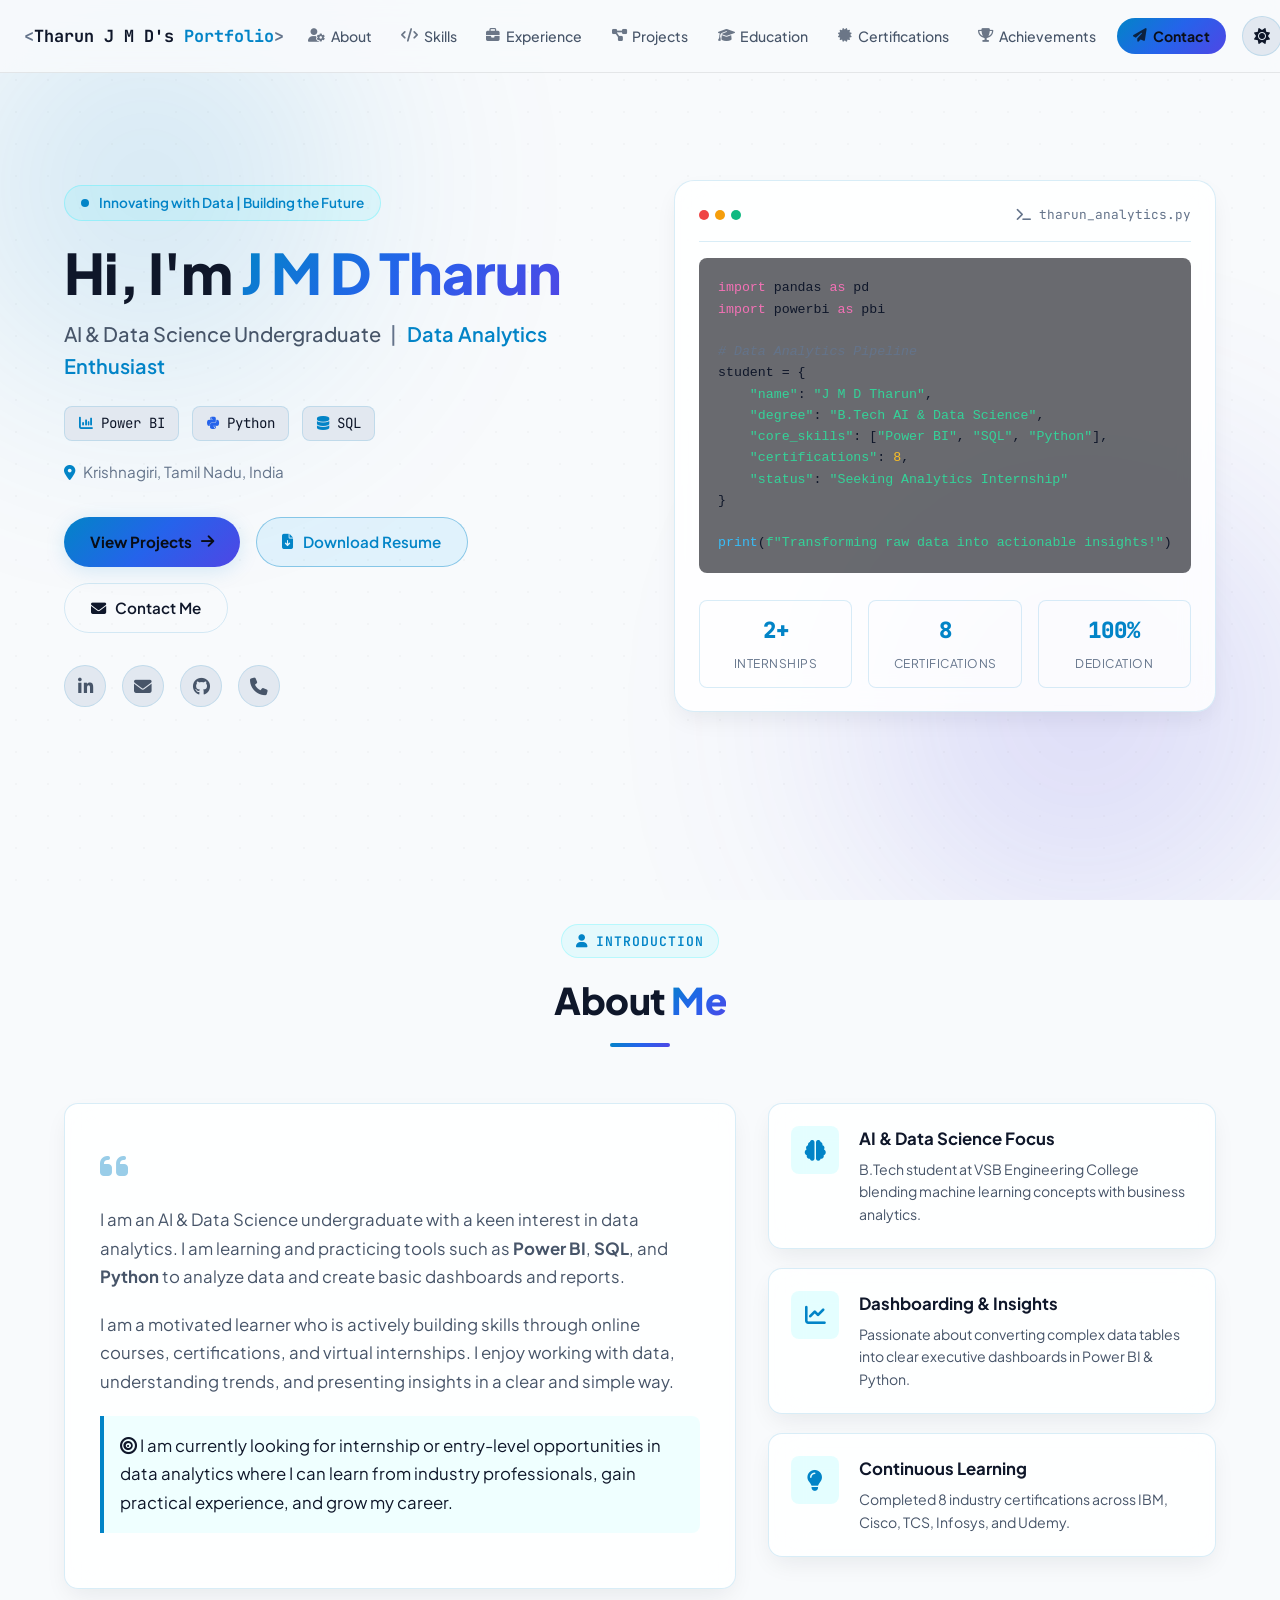
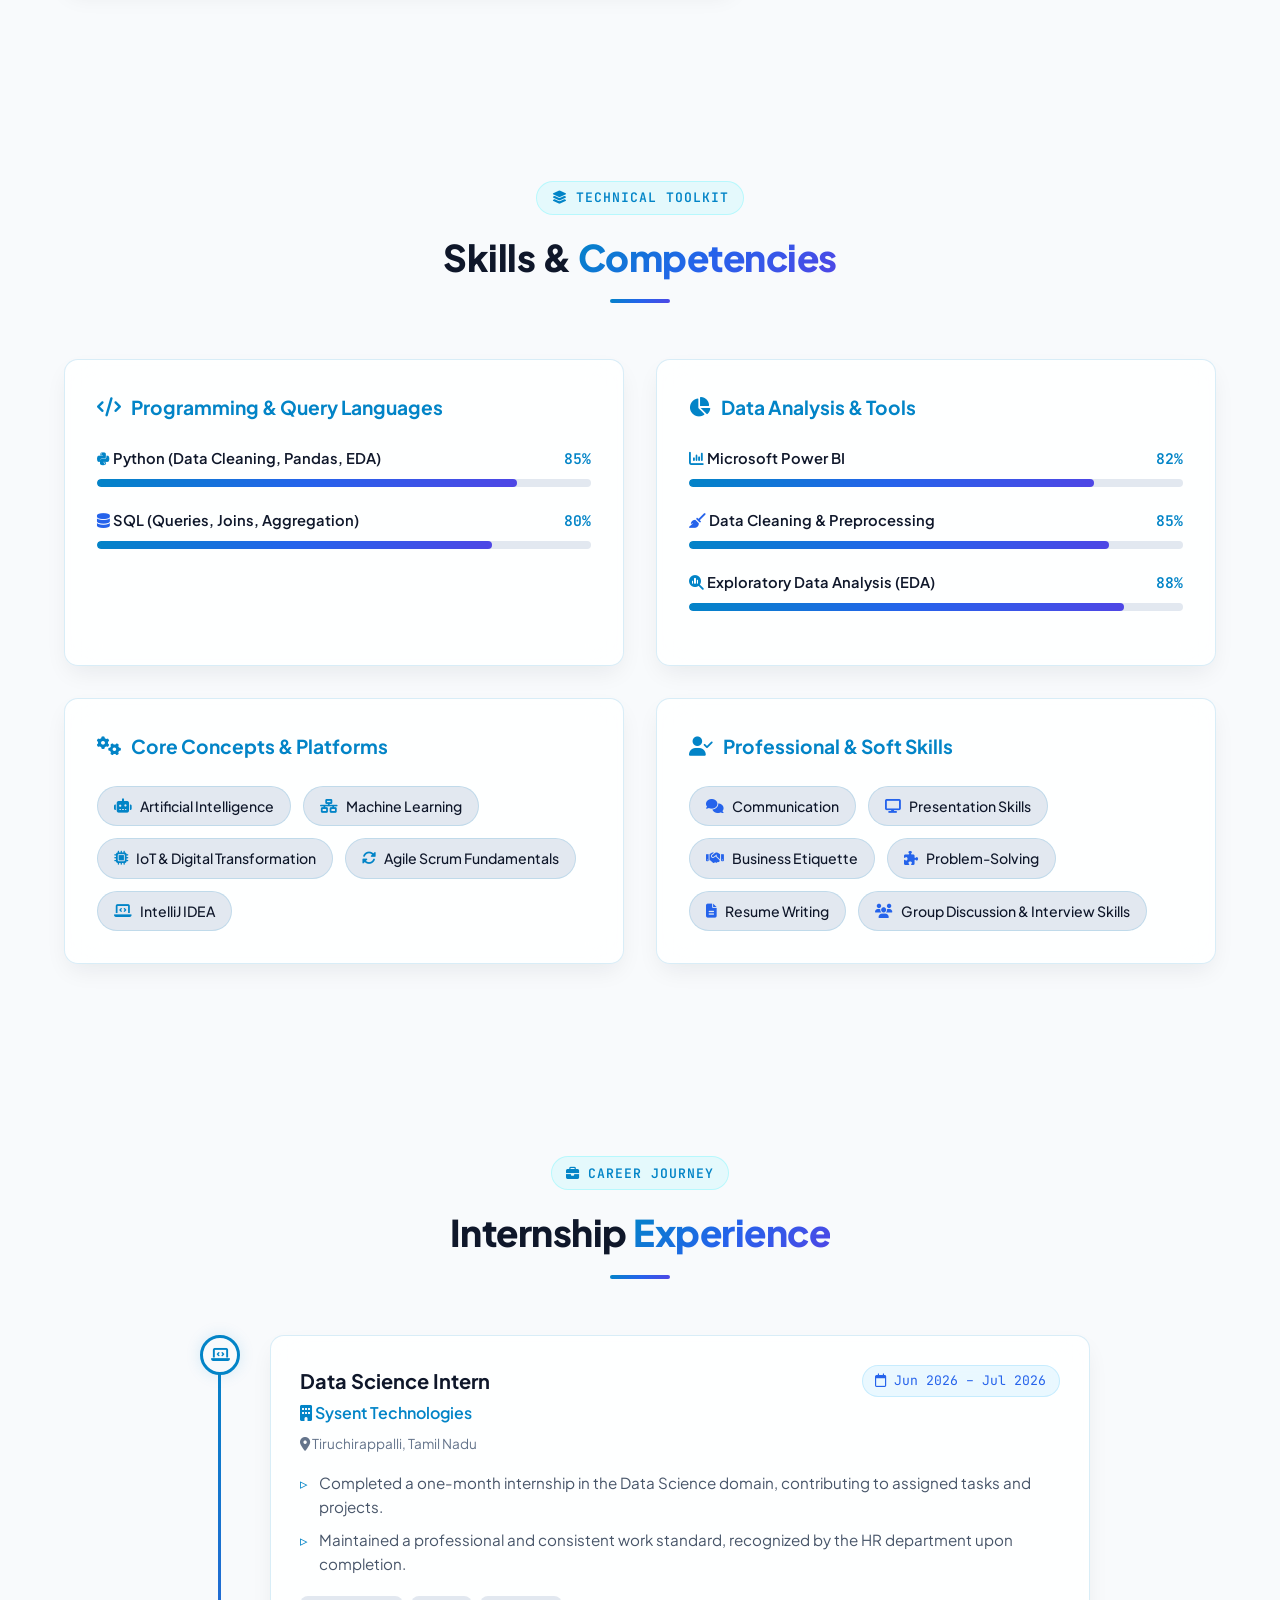
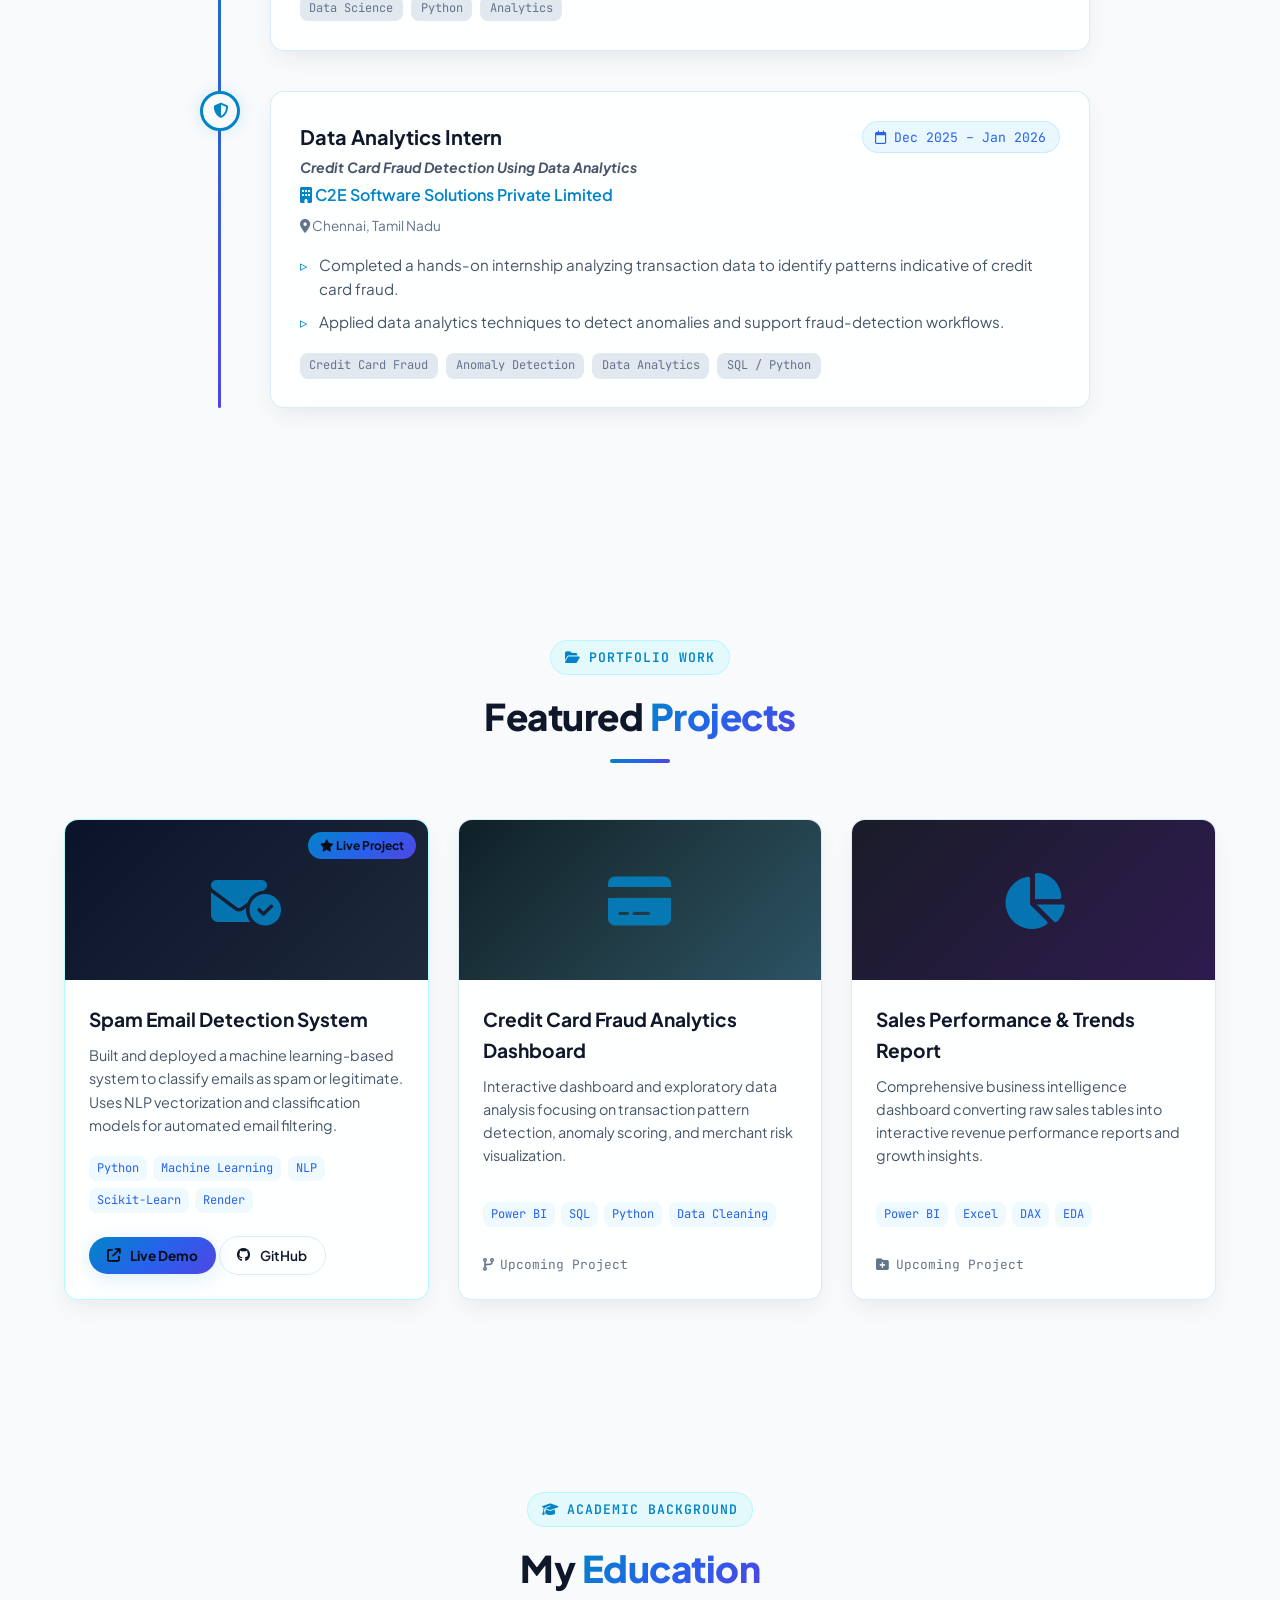
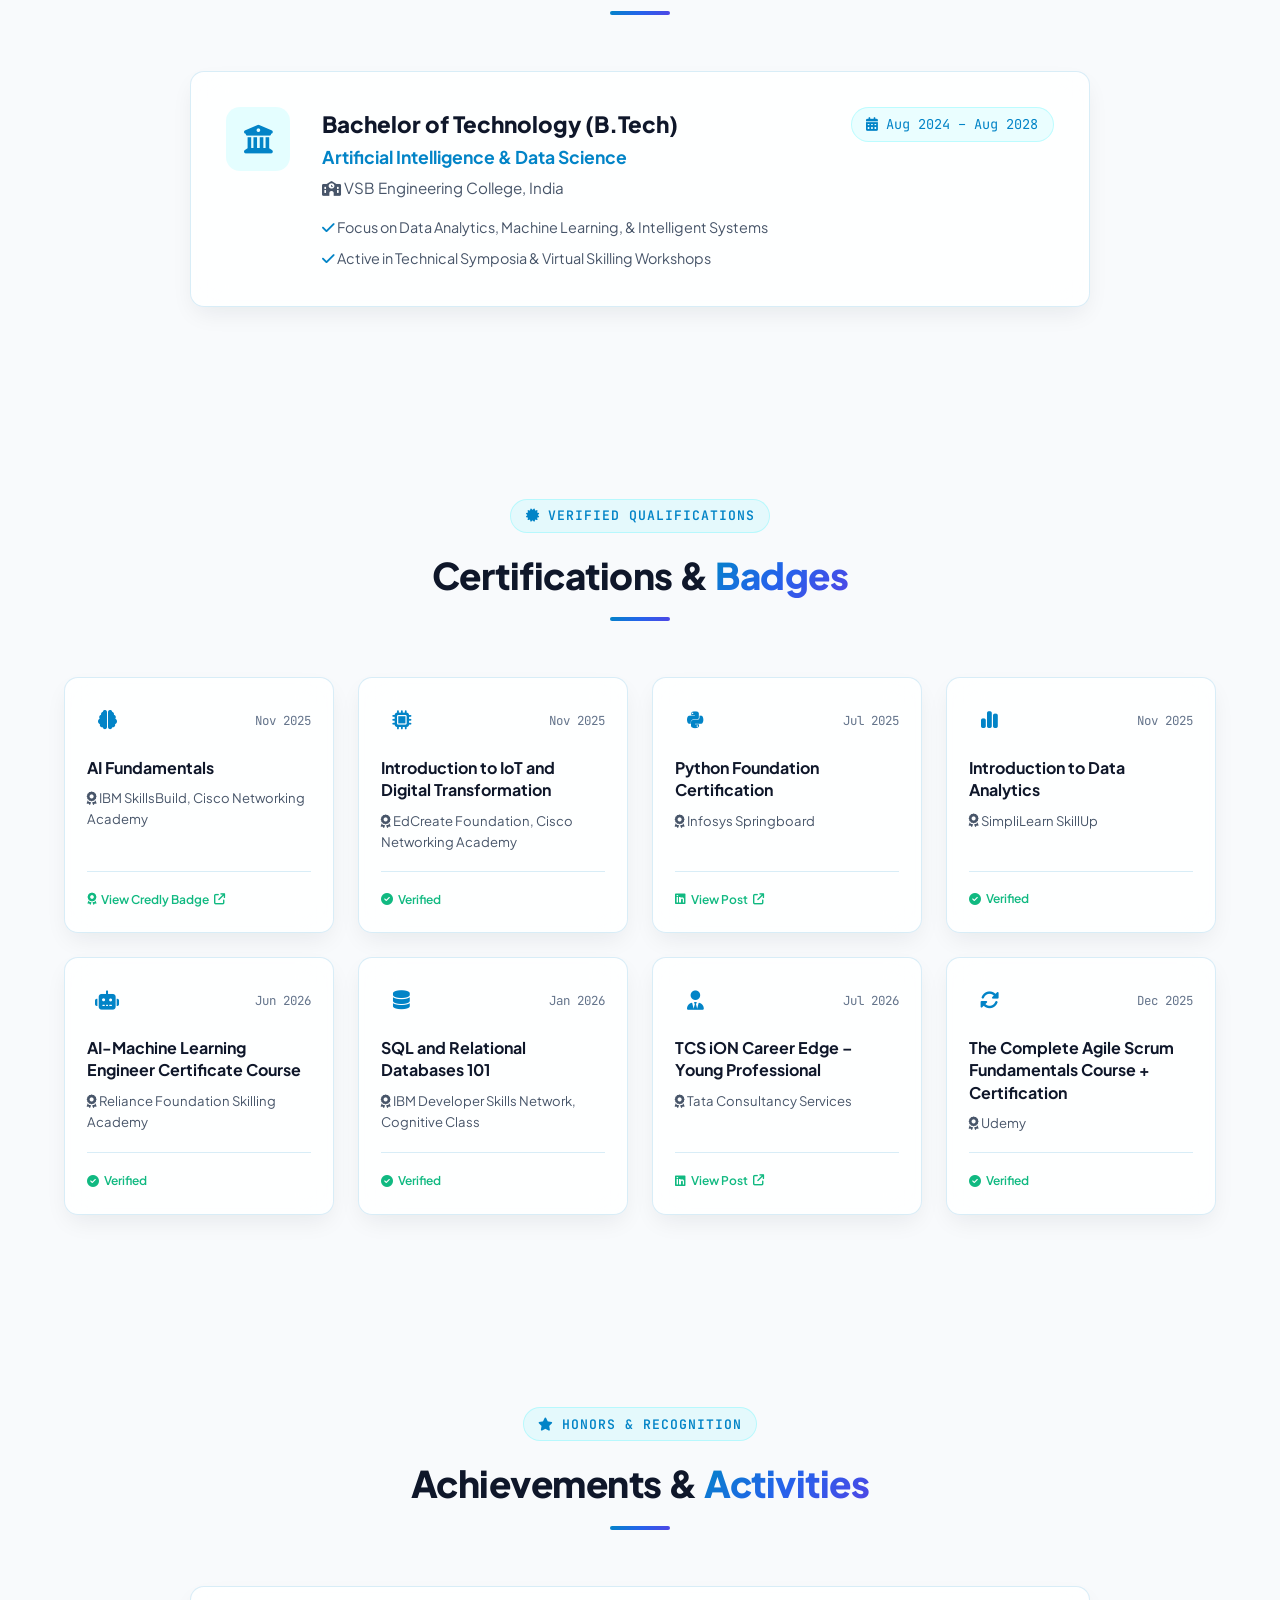
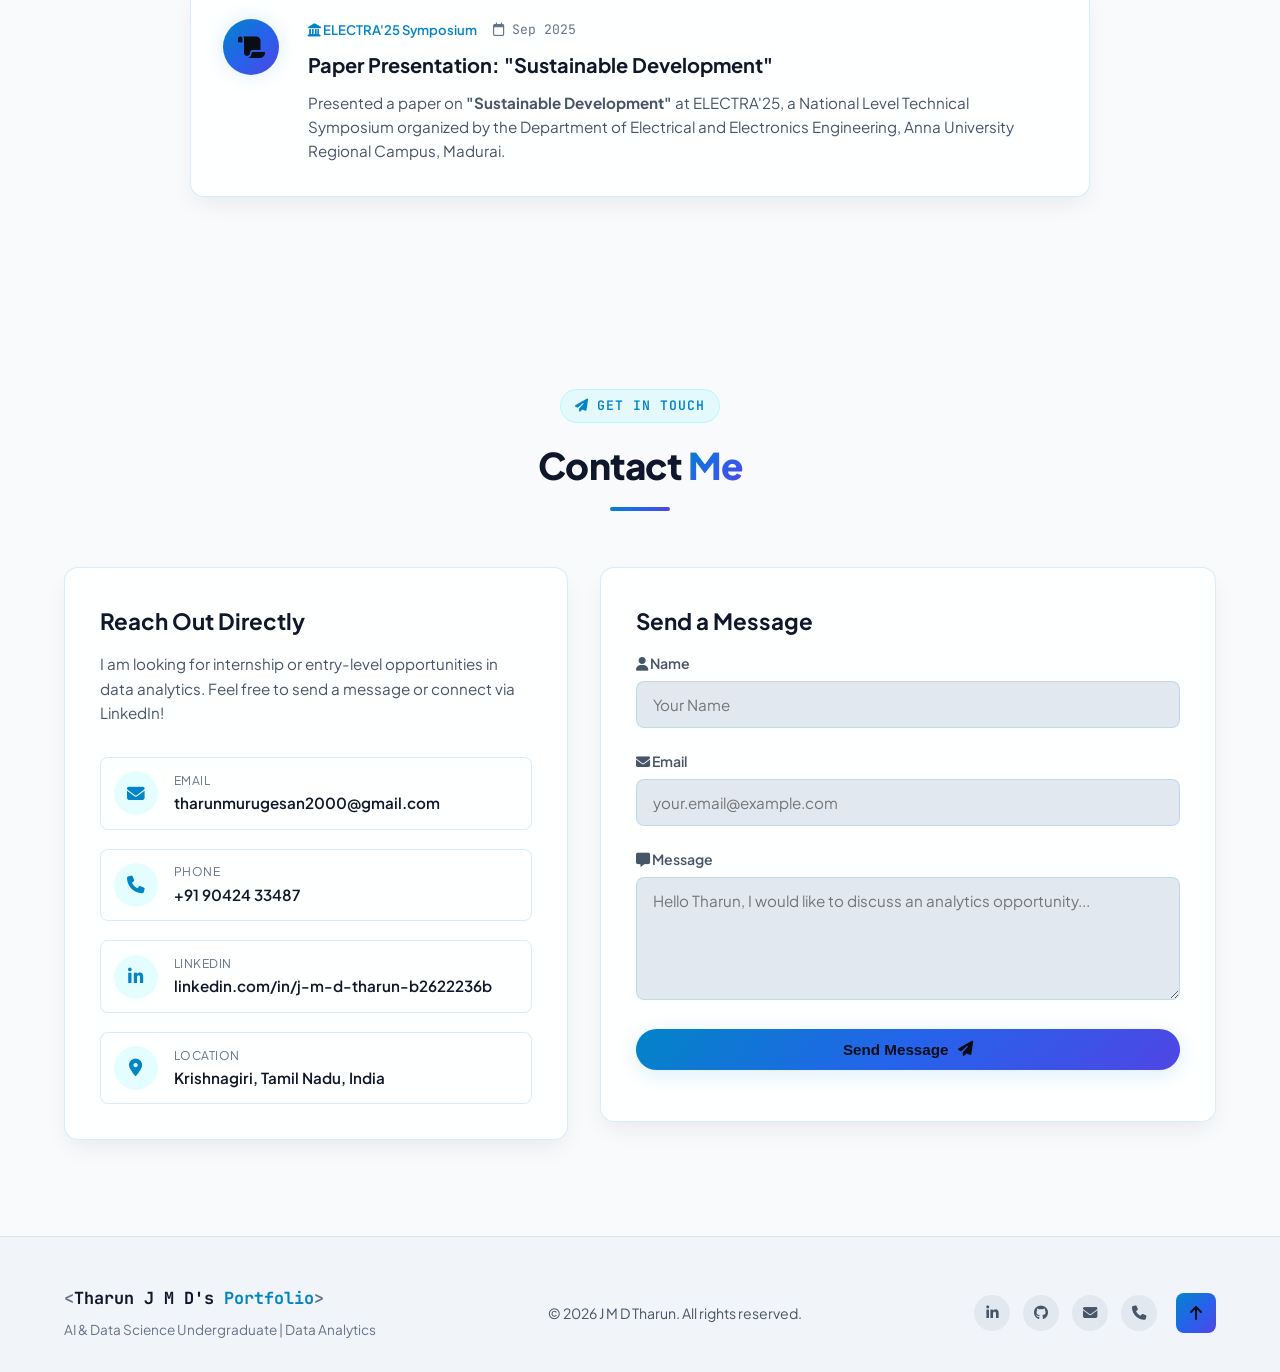
==== index.html @ 5ec384f8 "Initial commit - Tharun J M D Portfolio website" ====
<!DOCTYPE html>
<html lang="en" data-theme="dark">
<head>
    <meta charset="UTF-8">
    <meta name="viewport" content="width=device-width, initial-scale=1.0">
    <title>Tharun J M D's Portfolio | Data Analytics</title>
    <meta name="description" content="Personal portfolio of J M D Tharun - AI & Data Science Undergraduate & Data Analytics Enthusiast skilled in Power BI, Python, and SQL.">
    <meta name="keywords" content="J M D Tharun, Data Analytics, Artificial Intelligence, Power BI, Python, SQL, Portfolio, Data Science">
    <meta name="author" content="J M D Tharun">
    <link rel="icon" type="image/svg+xml" href="data:image/svg+xml,<svg xmlns='http://www.w3.org/2000/svg' viewBox='0 0 100 100'><text y='.9em' font-size='90'>📊</text></svg>">
    
    <!-- Google Fonts -->
    <link rel="preconnect" href="https://fonts.googleapis.com">
    <link rel="preconnect" href="https://fonts.gstatic.com" crossorigin>
    <link href="https://fonts.googleapis.com/css2?family=JetBrains+Mono:wght@400;500;600&family=Plus+Jakarta+Sans:wght@300;400;500;600;700;800&display=swap" rel="stylesheet">
    
    <!-- FontAwesome Icons -->
    <link rel="stylesheet" href="https://cdnjs.cloudflare.com/ajax/libs/font-awesome/6.5.1/css/all.min.css">

    <!-- Custom CSS -->
    <link rel="stylesheet" href="style.css">
</head>
<body>
    <!-- Background Ambient Glow & Grid -->
    <div class="bg-ambient">
        <div class="glow-orb orb-1"></div>
        <div class="glow-orb orb-2"></div>
        <div class="bg-grid"></div>
    </div>

    <!-- Header & Navigation -->
    <header class="navbar" id="navbar">
        <div class="nav-container">
            <a href="#hero" class="nav-brand">
                <span class="brand-code">&lt;</span><span class="brand-text">Tharun&nbsp;J&nbsp;M&nbsp;D's</span>&nbsp;<span class="brand-accent">Portfolio</span><span class="brand-code">&gt;</span>
            </a>

            <nav class="nav-menu" id="nav-menu">
                <ul class="nav-list">
                    <li><a href="#about" class="nav-link"><i class="fa-solid fa-user-gear"></i> About</a></li>
                    <li><a href="#skills" class="nav-link"><i class="fa-solid fa-code"></i> Skills</a></li>
                    <li><a href="#experience" class="nav-link"><i class="fa-solid fa-briefcase"></i> Experience</a></li>
                    <li><a href="#projects" class="nav-link"><i class="fa-solid fa-diagram-project"></i> Projects</a></li>
                    <li><a href="#education" class="nav-link"><i class="fa-solid fa-graduation-cap"></i> Education</a></li>
                    <li><a href="#certifications" class="nav-link"><i class="fa-solid fa-certificate"></i> Certifications</a></li>
                    <li><a href="#achievements" class="nav-link"><i class="fa-solid fa-trophy"></i> Achievements</a></li>
                    <li><a href="#contact" class="nav-link nav-btn"><i class="fa-solid fa-paper-plane"></i> Contact</a></li>
                </ul>
            </nav>

            <div class="nav-controls">
                <button class="theme-toggle" id="theme-toggle" aria-label="Toggle Theme">
                    <i class="fa-solid fa-moon icon-dark"></i>
                    <i class="fa-solid fa-sun icon-light"></i>
                </button>
                <button class="mobile-toggle" id="mobile-toggle" aria-label="Toggle Mobile Menu">
                    <span class="bar"></span>
                    <span class="bar"></span>
                    <span class="bar"></span>
                </button>
            </div>
        </div>
    </header>

    <main>
        <!-- Hero Section -->
        <section class="hero-section" id="hero">
            <div class="container hero-container">
                <div class="hero-content">
                    <div class="hero-badge">
                        <span class="pulse-dot"></span> Innovating with Data | Building the Future
                    </div>
                    <h1 class="hero-title">
                        Hi, I'm <span class="text-gradient">J M D Tharun</span>
                    </h1>
                    <h2 class="hero-subtitle">
                        AI & Data Science Undergraduate <span class="divider">|</span> <span class="highlight">Data Analytics Enthusiast</span>
                    </h2>

                    <div class="hero-tags">
                        <span class="hero-tag"><i class="fa-chart-column fa-solid text-teal"></i> Power BI</span>
                        <span class="hero-tag"><i class="fa-brands fa-python text-blue"></i> Python</span>
                        <span class="hero-tag"><i class="fa-database fa-solid text-teal"></i> SQL</span>
                    </div>

                    <p class="hero-location">
                        <i class="fa-solid fa-location-dot"></i> Krishnagiri, Tamil Nadu, India
                    </p>

                    <div class="hero-actions">
                        <a href="#projects" class="btn btn-primary">
                            <span>View Projects</span> <i class="fa-solid fa-arrow-right"></i>
                        </a>
                        <a href="resume.html" target="_blank" class="btn btn-secondary" id="download-resume-btn">
                            <i class="fa-solid fa-file-arrow-down"></i> <span>Download Resume</span>
                        </a>
                        <a href="#contact" class="btn btn-outline">
                            <i class="fa-solid fa-envelope"></i> <span>Contact Me</span>
                        </a>
                    </div>

                    <div class="hero-socials">
                        <a href="https://linkedin.com/in/j-m-d-tharun-b2622236b" target="_blank" rel="noopener" class="social-icon" aria-label="LinkedIn">
                            <i class="fa-brands fa-linkedin-in"></i>
                        </a>
                        <a href="mailto:tharunmurugesan2000@gmail.com" class="social-icon" aria-label="Email">
                            <i class="fa-solid fa-envelope"></i>
                        </a>
                        <a href="https://github.com/jmdtharun" target="_blank" rel="noopener" class="social-icon" aria-label="GitHub">
                            <i class="fa-brands fa-github"></i>
                        </a>
                        <a href="tel:+919042433487" class="social-icon" aria-label="Phone">
                            <i class="fa-solid fa-phone"></i>
                        </a>
                    </div>
                </div>

                <div class="hero-visual">
                    <div class="visual-card glass-card">
                        <div class="card-header">
                            <div class="window-dots">
                                <span class="dot red"></span>
                                <span class="dot yellow"></span>
                                <span class="dot green"></span>
                            </div>
                            <span class="card-title-text"><i class="fa-solid fa-terminal"></i> tharun_analytics.py</span>
                        </div>
                        <div class="code-preview">
                            <pre><code><span class="code-keyword">import</span> pandas <span class="code-keyword">as</span> pd
<span class="code-keyword">import</span> powerbi <span class="code-keyword">as</span> pbi

<span class="code-comment"># Data Analytics Pipeline</span>
student = {
    <span class="code-string">"name"</span>: <span class="code-string">"J M D Tharun"</span>,
    <span class="code-string">"degree"</span>: <span class="code-string">"B.Tech AI & Data Science"</span>,
    <span class="code-string">"core_skills"</span>: [<span class="code-string">"Power BI"</span>, <span class="code-string">"SQL"</span>, <span class="code-string">"Python"</span>],
    <span class="code-string">"certifications"</span>: <span class="code-number">8</span>,
    <span class="code-string">"status"</span>: <span class="code-string">"Seeking Analytics Internship"</span>
}

<span class="code-builtin">print</span>(<span class="code-string">f"Transforming raw data into actionable insights!"</span>)</code></pre>
                        </div>
                        <div class="visual-stats-grid">
                            <div class="v-stat">
                                <span class="v-num">2+</span>
                                <span class="v-label">Internships</span>
                            </div>
                            <div class="v-stat">
                                <span class="v-num">8</span>
                                <span class="v-label">Certifications</span>
                            </div>
                            <div class="v-stat">
                                <span class="v-num">100%</span>
                                <span class="v-label">Dedication</span>
                            </div>
                        </div>
                    </div>
                </div>
            </div>
        </section>

        <!-- About Me Section -->
        <section class="section about-section" id="about">
            <div class="container">
                <div class="section-header center">
                    <span class="section-badge"><i class="fa-solid fa-user"></i> Introduction</span>
                    <h2 class="section-title">About <span class="text-gradient">Me</span></h2>
                    <div class="title-underline"></div>
                </div>

                <div class="about-grid">
                    <div class="about-card glass-card reveal-left">
                        <div class="quote-icon"><i class="fa-solid fa-quote-left"></i></div>
                        <p class="about-text">
                            I am an AI & Data Science undergraduate with a keen interest in data analytics. I am learning and practicing tools such as <strong>Power BI</strong>, <strong>SQL</strong>, and <strong>Python</strong> to analyze data and create basic dashboards and reports.
                        </p>
                        <p class="about-text">
                            I am a motivated learner who is actively building skills through online courses, certifications, and virtual internships. I enjoy working with data, understanding trends, and presenting insights in a clear and simple way.
                        </p>
                        <p class="about-text highlight-box">
                            <i class="fa-solid fa-bullseye"></i> I am currently looking for internship or entry-level opportunities in data analytics where I can learn from industry professionals, gain practical experience, and grow my career.
                        </p>
                    </div>

                    <div class="about-cards-side reveal-right">
                        <div class="feature-box glass-card">
                            <div class="box-icon"><i class="fa-solid fa-brain"></i></div>
                            <div>
                                <h4>AI & Data Science Focus</h4>
                                <p>B.Tech student at VSB Engineering College blending machine learning concepts with business analytics.</p>
                            </div>
                        </div>

                        <div class="feature-box glass-card">
                            <div class="box-icon"><i class="fa-solid fa-chart-line"></i></div>
                            <div>
                                <h4>Dashboarding & Insights</h4>
                                <p>Passionate about converting complex data tables into clear executive dashboards in Power BI & Python.</p>
                            </div>
                        </div>

                        <div class="feature-box glass-card">
                            <div class="box-icon"><i class="fa-solid fa-lightbulb"></i></div>
                            <div>
                                <h4>Continuous Learning</h4>
                                <p>Completed 8 industry certifications across IBM, Cisco, TCS, Infosys, and Udemy.</p>
                            </div>
                        </div>
                    </div>
                </div>
            </div>
        </section>

        <!-- Skills Section -->
        <section class="section skills-section" id="skills">
            <div class="container">
                <div class="section-header center">
                    <span class="section-badge"><i class="fa-solid fa-layer-group"></i> Technical Toolkit</span>
                    <h2 class="section-title">Skills & <span class="text-gradient">Competencies</span></h2>
                    <div class="title-underline"></div>
                </div>

                <div class="skills-wrapper">
                    <!-- Technical Progress Bars -->
                    <div class="skills-category glass-card reveal-up">
                        <h3 class="category-title"><i class="fa-solid fa-code"></i> Programming & Query Languages</h3>
                        <div class="skill-bar-item">
                            <div class="skill-info">
                                <span><i class="fa-brands fa-python text-teal"></i> Python (Data Cleaning, Pandas, EDA)</span>
                                <span class="skill-percentage">85%</span>
                            </div>
                            <div class="progress-line" data-progress="85%">
                                <span style="width: 0%;"></span>
                            </div>
                        </div>

                        <div class="skill-bar-item">
                            <div class="skill-info">
                                <span><i class="fa-solid fa-database text-blue"></i> SQL (Queries, Joins, Aggregation)</span>
                                <span class="skill-percentage">80%</span>
                            </div>
                            <div class="progress-line" data-progress="80%">
                                <span style="width: 0%;"></span>
                            </div>
                        </div>
                    </div>

                    <!-- Data Analysis & Visualization -->
                    <div class="skills-category glass-card reveal-up">
                        <h3 class="category-title"><i class="fa-solid fa-chart-pie"></i> Data Analysis & Tools</h3>
                        <div class="skill-bar-item">
                            <div class="skill-info">
                                <span><i class="fa-solid fa-chart-column text-teal"></i> Microsoft Power BI</span>
                                <span class="skill-percentage">82%</span>
                            </div>
                            <div class="progress-line" data-progress="82%">
                                <span style="width: 0%;"></span>
                            </div>
                        </div>

                        <div class="skill-bar-item">
                            <div class="skill-info">
                                <span><i class="fa-solid fa-broom text-blue"></i> Data Cleaning & Preprocessing</span>
                                <span class="skill-percentage">85%</span>
                            </div>
                            <div class="progress-line" data-progress="85%">
                                <span style="width: 0%;"></span>
                            </div>
                        </div>

                        <div class="skill-bar-item">
                            <div class="skill-info">
                                <span><i class="fa-solid fa-magnifying-glass-chart text-teal"></i> Exploratory Data Analysis (EDA)</span>
                                <span class="skill-percentage">88%</span>
                            </div>
                            <div class="progress-line" data-progress="88%">
                                <span style="width: 0%;"></span>
                            </div>
                        </div>
                    </div>

                    <!-- Concepts Pill Grid -->
                    <div class="skills-category glass-card reveal-up">
                        <h3 class="category-title"><i class="fa-solid fa-gears"></i> Core Concepts & Platforms</h3>
                        <div class="pill-grid">
                            <span class="skill-pill"><i class="fa-solid fa-robot"></i> Artificial Intelligence</span>
                            <span class="skill-pill"><i class="fa-solid fa-network-wired"></i> Machine Learning</span>
                            <span class="skill-pill"><i class="fa-solid fa-microchip"></i> IoT & Digital Transformation</span>
                            <span class="skill-pill"><i class="fa-solid fa-rotate"></i> Agile Scrum Fundamentals</span>
                            <span class="skill-pill"><i class="fa-solid fa-laptop-code"></i> IntelliJ IDEA</span>
                        </div>
                    </div>

                    <!-- Professional Skills Pill Grid -->
                    <div class="skills-category glass-card reveal-up">
                        <h3 class="category-title"><i class="fa-solid fa-user-check"></i> Professional & Soft Skills</h3>
                        <div class="pill-grid">
                            <span class="skill-pill soft"><i class="fa-solid fa-comments"></i> Communication</span>
                            <span class="skill-pill soft"><i class="fa-solid fa-display"></i> Presentation Skills</span>
                            <span class="skill-pill soft"><i class="fa-solid fa-handshake"></i> Business Etiquette</span>
                            <span class="skill-pill soft"><i class="fa-solid fa-puzzle-piece"></i> Problem-Solving</span>
                            <span class="skill-pill soft"><i class="fa-solid fa-file-lines"></i> Resume Writing</span>
                            <span class="skill-pill soft"><i class="fa-solid fa-users"></i> Group Discussion & Interview Skills</span>
                        </div>
                    </div>
                </div>
            </div>
        </section>

        <!-- Experience Section -->
        <section class="section experience-section" id="experience">
            <div class="container">
                <div class="section-header center">
                    <span class="section-badge"><i class="fa-solid fa-briefcase"></i> Career Journey</span>
                    <h2 class="section-title">Internship <span class="text-gradient">Experience</span></h2>
                    <div class="title-underline"></div>
                </div>

                <div class="timeline">
                    <!-- Internship 1 -->
                    <div class="timeline-item reveal-left">
                        <div class="timeline-dot"><i class="fa-solid fa-laptop-code"></i></div>
                        <div class="timeline-content glass-card">
                            <div class="timeline-header">
                                <div>
                                    <h3 class="role-title">Data Science Intern</h3>
                                    <h4 class="company-name"><i class="fa-solid fa-building"></i> Sysent Technologies</h4>
                                </div>
                                <div class="timeline-badge">
                                    <i class="fa-regular fa-calendar"></i> Jun 2026 – Jul 2026
                                </div>
                            </div>
                            <p class="timeline-location"><i class="fa-solid fa-location-dot"></i> Tiruchirappalli, Tamil Nadu</p>
                            <ul class="timeline-list">
                                <li>Completed a one-month internship in the Data Science domain, contributing to assigned tasks and projects.</li>
                                <li>Maintained a professional and consistent work standard, recognized by the HR department upon completion.</li>
                            </ul>
                            <div class="timeline-tags">
                                <span class="tag">Data Science</span>
                                <span class="tag">Python</span>
                                <span class="tag">Analytics</span>
                            </div>
                        </div>
                    </div>

                    <!-- Internship 2 -->
                    <div class="timeline-item reveal-right">
                        <div class="timeline-dot"><i class="fa-solid fa-shield-halved"></i></div>
                        <div class="timeline-content glass-card">
                            <div class="timeline-header">
                                <div>
                                    <h3 class="role-title">Data Analytics Intern</h3>
                                    <h4 class="company-sub">Credit Card Fraud Detection Using Data Analytics</h4>
                                    <h4 class="company-name"><i class="fa-solid fa-building"></i> C2E Software Solutions Private Limited</h4>
                                </div>
                                <div class="timeline-badge">
                                    <i class="fa-regular fa-calendar"></i> Dec 2025 – Jan 2026
                                </div>
                            </div>
                            <p class="timeline-location"><i class="fa-solid fa-location-dot"></i> Chennai, Tamil Nadu</p>
                            <ul class="timeline-list">
                                <li>Completed a hands-on internship analyzing transaction data to identify patterns indicative of credit card fraud.</li>
                                <li>Applied data analytics techniques to detect anomalies and support fraud-detection workflows.</li>
                            </ul>
                            <div class="timeline-tags">
                                <span class="tag">Credit Card Fraud</span>
                                <span class="tag">Anomaly Detection</span>
                                <span class="tag">Data Analytics</span>
                                <span class="tag">SQL / Python</span>
                            </div>
                        </div>
                    </div>
                </div>
            </div>
        </section>

        <!-- Projects Section -->
        <section class="section projects-section" id="projects">
            <div class="container">
                <div class="section-header center">
                    <span class="section-badge"><i class="fa-solid fa-folder-open"></i> Portfolio Work</span>
                    <h2 class="section-title">Featured <span class="text-gradient">Projects</span></h2>
                    <div class="title-underline"></div>
                </div>

                <div class="projects-grid">
                    <!-- Project 1 (Live Demo) -->
                    <div class="project-card glass-card featured reveal-up">
                        <div class="project-banner">
                            <div class="project-overlay"></div>
                            <span class="featured-badge"><i class="fa-solid fa-star"></i> Live Project</span>
                            <div class="project-icon-wrapper">
                                <i class="fa-solid fa-envelope-circle-check"></i>
                            </div>
                        </div>
                        <div class="project-body">
                            <h3 class="project-title">Spam Email Detection System</h3>
                            <p class="project-desc">
                                Built and deployed a machine learning-based system to classify emails as spam or legitimate. Uses NLP vectorization and classification models for automated email filtering.
                            </p>
                            <div class="project-tech">
                                <span>Python</span>
                                <span>Machine Learning</span>
                                <span>NLP</span>
                                <span>Scikit-Learn</span>
                                <span>Render</span>
                            </div>
                            <div class="project-actions">
                                <a href="https://spam-email-detection-system-1.onrender.com" target="_blank" rel="noopener" class="btn btn-sm btn-primary">
                                    <i class="fa-solid fa-arrow-up-right-from-square"></i> Live Demo
                                </a>
                                <a href="https://github.com/jmdtharun" target="_blank" rel="noopener" class="btn btn-sm btn-outline">
                                    <i class="fa-brands fa-github"></i> GitHub
                                </a>
                            </div>
                        </div>
                    </div>

                    <!-- Project 2 (Placeholder) -->
                    <div class="project-card glass-card reveal-up">
                        <div class="project-banner placeholder-banner-1">
                            <div class="project-icon-wrapper">
                                <i class="fa-solid fa-credit-card"></i>
                            </div>
                        </div>
                        <div class="project-body">
                            <h3 class="project-title">Credit Card Fraud Analytics Dashboard</h3>
                            <p class="project-desc">
                                Interactive dashboard and exploratory data analysis focusing on transaction pattern detection, anomaly scoring, and merchant risk visualization.
                            </p>
                            <div class="project-tech">
                                <span>Power BI</span>
                                <span>SQL</span>
                                <span>Python</span>
                                <span>Data Cleaning</span>
                            </div>
                            <div class="project-actions">
                                <span class="status-pill"><i class="fa-solid fa-code-branch"></i> Upcoming Project</span>
                            </div>
                        </div>
                    </div>

                    <!-- Project 3 (Placeholder) -->
                    <div class="project-card glass-card reveal-up">
                        <div class="project-banner placeholder-banner-2">
                            <div class="project-icon-wrapper">
                                <i class="fa-solid fa-chart-pie"></i>
                            </div>
                        </div>
                        <div class="project-body">
                            <h3 class="project-title">Sales Performance & Trends Report</h3>
                            <p class="project-desc">
                                Comprehensive business intelligence dashboard converting raw sales tables into interactive revenue performance reports and growth insights.
                            </p>
                            <div class="project-tech">
                                <span>Power BI</span>
                                <span>Excel</span>
                                <span>DAX</span>
                                <span>EDA</span>
                            </div>
                            <div class="project-actions">
                                <span class="status-pill"><i class="fa-solid fa-folder-plus"></i> Upcoming Project</span>
                            </div>
                        </div>
                    </div>
                </div>
            </div>
        </section>

        <!-- Education Section -->
        <section class="section education-section" id="education">
            <div class="container">
                <div class="section-header center">
                    <span class="section-badge"><i class="fa-solid fa-graduation-cap"></i> Academic Background</span>
                    <h2 class="section-title">My <span class="text-gradient">Education</span></h2>
                    <div class="title-underline"></div>
                </div>

                <div class="education-card glass-card reveal-up">
                    <div class="edu-icon"><i class="fa-solid fa-building-columns"></i></div>
                    <div class="edu-details">
                        <div class="edu-header">
                            <div>
                                <h3 class="edu-degree">Bachelor of Technology (B.Tech)</h3>
                                <h4 class="edu-field">Artificial Intelligence & Data Science</h4>
                                <p class="edu-college"><i class="fa-solid fa-school"></i> VSB Engineering College, India</p>
                            </div>
                            <div class="edu-badge">
                                <i class="fa-solid fa-calendar-days"></i> Aug 2024 – Aug 2028
                            </div>
                        </div>
                        <div class="edu-highlights">
                            <span class="edu-tag"><i class="fa-solid fa-check text-teal"></i> Focus on Data Analytics, Machine Learning, & Intelligent Systems</span>
                            <span class="edu-tag"><i class="fa-solid fa-check text-teal"></i> Active in Technical Symposia & Virtual Skilling Workshops</span>
                        </div>
                    </div>
                </div>
            </div>
        </section>

        <!-- Certifications Section -->
        <section class="section certs-section" id="certifications">
            <div class="container">
                <div class="section-header center">
                    <span class="section-badge"><i class="fa-solid fa-certificate"></i> Verified Qualifications</span>
                    <h2 class="section-title">Certifications & <span class="text-gradient">Badges</span></h2>
                    <div class="title-underline"></div>
                </div>

                <div class="certs-grid">
                    <!-- Cert 1 -->
                    <div class="cert-card glass-card reveal-up">
                        <div class="cert-header">
                            <div class="cert-issuer-icon ibm"><i class="fa-solid fa-brain"></i></div>
                            <span class="cert-date">Nov 2025</span>
                        </div>
                        <h4 class="cert-name">AI Fundamentals</h4>
                        <p class="cert-org"><i class="fa-solid fa-award"></i> IBM SkillsBuild, Cisco Networking Academy</p>
                        <div class="cert-footer">
                            <a href="https://www.credly.com/badges/04f5d34d-4fc9-4571-9281-5b1a221d6523/public_url" target="_blank" rel="noopener" class="verified-tag">
                                <i class="fa-solid fa-award"></i> View Credly Badge <i class="fa-solid fa-arrow-up-right-from-square" style="font-size: 0.7rem;"></i>
                            </a>
                        </div>
                    </div>

                    <!-- Cert 2 -->
                    <div class="cert-card glass-card reveal-up">
                        <div class="cert-header">
                            <div class="cert-issuer-icon cisco"><i class="fa-solid fa-microchip"></i></div>
                            <span class="cert-date">Nov 2025</span>
                        </div>
                        <h4 class="cert-name">Introduction to IoT and Digital Transformation</h4>
                        <p class="cert-org"><i class="fa-solid fa-award"></i> EdCreate Foundation, Cisco Networking Academy</p>
                        <div class="cert-footer">
                            <span class="verified-tag"><i class="fa-solid fa-circle-check"></i> Verified</span>
                        </div>
                    </div>

                    <!-- Cert 3 -->
                    <div class="cert-card glass-card reveal-up">
                        <div class="cert-header">
                            <div class="cert-issuer-icon infosys"><i class="fa-brands fa-python"></i></div>
                            <span class="cert-date">Jul 2025</span>
                        </div>
                        <h4 class="cert-name">Python Foundation Certification</h4>
                        <p class="cert-org"><i class="fa-solid fa-award"></i> Infosys Springboard</p>
                        <div class="cert-footer">
                            <a href="https://www.linkedin.com/posts/j-m-d-tharun-b2622236b_python-foundation-certified-infosys-springboard-ugcPost-7412026365262127106-TC8K/?utm_source=share&utm_medium=member_desktop&rcm=ACoAAFuw_c4B0owD_H3l3DHNGp4ZVuMdUmMcSSs" target="_blank" rel="noopener" class="verified-tag">
                                <i class="fa-brands fa-linkedin"></i> View Post <i class="fa-solid fa-arrow-up-right-from-square" style="font-size: 0.7rem;"></i>
                            </a>
                        </div>
                    </div>

                    <!-- Cert 4 -->
                    <div class="cert-card glass-card reveal-up">
                        <div class="cert-header">
                            <div class="cert-issuer-icon simplilearn"><i class="fa-solid fa-chart-simple"></i></div>
                            <span class="cert-date">Nov 2025</span>
                        </div>
                        <h4 class="cert-name">Introduction to Data Analytics</h4>
                        <p class="cert-org"><i class="fa-solid fa-award"></i> SimpliLearn SkillUp</p>
                        <div class="cert-footer">
                            <span class="verified-tag"><i class="fa-solid fa-circle-check"></i> Verified</span>
                        </div>
                    </div>

                    <!-- Cert 5 -->
                    <div class="cert-card glass-card reveal-up">
                        <div class="cert-header">
                            <div class="cert-issuer-icon reliance"><i class="fa-solid fa-robot"></i></div>
                            <span class="cert-date">Jun 2026</span>
                        </div>
                        <h4 class="cert-name">AI-Machine Learning Engineer Certificate Course</h4>
                        <p class="cert-org"><i class="fa-solid fa-award"></i> Reliance Foundation Skilling Academy</p>
                        <div class="cert-footer">
                            <span class="verified-tag"><i class="fa-solid fa-circle-check"></i> Verified</span>
                        </div>
                    </div>

                    <!-- Cert 6 -->
                    <div class="cert-card glass-card reveal-up">
                        <div class="cert-header">
                            <div class="cert-issuer-icon ibm-db"><i class="fa-solid fa-database"></i></div>
                            <span class="cert-date">Jan 2026</span>
                        </div>
                        <h4 class="cert-name">SQL and Relational Databases 101</h4>
                        <p class="cert-org"><i class="fa-solid fa-award"></i> IBM Developer Skills Network, Cognitive Class</p>
                        <div class="cert-footer">
                            <span class="verified-tag"><i class="fa-solid fa-circle-check"></i> Verified</span>
                        </div>
                    </div>

                    <!-- Cert 7 -->
                    <div class="cert-card glass-card reveal-up">
                        <div class="cert-header">
                            <div class="cert-issuer-icon tcs"><i class="fa-solid fa-user-tie"></i></div>
                            <span class="cert-date">Jul 2026</span>
                        </div>
                        <h4 class="cert-name">TCS iON Career Edge – Young Professional</h4>
                        <p class="cert-org"><i class="fa-solid fa-award"></i> Tata Consultancy Services</p>
                        <div class="cert-footer">
                            <a href="https://www.linkedin.com/posts/j-m-d-tharun-b2622236b_completed-tcs-ion-career-edge-young-professional-ugcPost-7488638262782160897--Ho5/?utm_source=share&utm_medium=member_desktop&rcm=ACoAAFuw_c4B0owD_H3l3DHNGp4ZVuMdUmMcSSs" target="_blank" rel="noopener" class="verified-tag">
                                <i class="fa-brands fa-linkedin"></i> View Post <i class="fa-solid fa-arrow-up-right-from-square" style="font-size: 0.7rem;"></i>
                            </a>
                        </div>
                    </div>

                    <!-- Cert 8 -->
                    <div class="cert-card glass-card reveal-up">
                        <div class="cert-header">
                            <div class="cert-issuer-icon udemy"><i class="fa-solid fa-rotate"></i></div>
                            <span class="cert-date">Dec 2025</span>
                        </div>
                        <h4 class="cert-name">The Complete Agile Scrum Fundamentals Course + Certification</h4>
                        <p class="cert-org"><i class="fa-solid fa-award"></i> Udemy</p>
                        <div class="cert-footer">
                            <span class="verified-tag"><i class="fa-solid fa-circle-check"></i> Verified</span>
                        </div>
                    </div>
                </div>
            </div>
        </section>

        <!-- Achievements Section -->
        <section class="section achievements-section" id="achievements">
            <div class="container">
                <div class="section-header center">
                    <span class="section-badge"><i class="fa-solid fa-star"></i> Honors & Recognition</span>
                    <h2 class="section-title">Achievements & <span class="text-gradient">Activities</span></h2>
                    <div class="title-underline"></div>
                </div>

                <div class="achievement-card glass-card reveal-up">
                    <div class="achieve-badge-icon"><i class="fa-solid fa-scroll"></i></div>
                    <div class="achieve-body">
                        <div class="achieve-meta">
                            <span class="event-tag"><i class="fa-solid fa-landmark"></i> ELECTRA'25 Symposium</span>
                            <span class="event-date"><i class="fa-regular fa-calendar"></i> Sep 2025</span>
                        </div>
                        <h3 class="achieve-title">Paper Presentation: "Sustainable Development"</h3>
                        <p class="achieve-desc">
                            Presented a paper on <strong>"Sustainable Development"</strong> at ELECTRA'25, a National Level Technical Symposium organized by the Department of Electrical and Electronics Engineering, Anna University Regional Campus, Madurai.
                        </p>
                    </div>
                </div>
            </div>
        </section>

        <!-- Contact Section -->
        <section class="section contact-section" id="contact">
            <div class="container">
                <div class="section-header center">
                    <span class="section-badge"><i class="fa-solid fa-paper-plane"></i> Get In Touch</span>
                    <h2 class="section-title">Contact <span class="text-gradient">Me</span></h2>
                    <div class="title-underline"></div>
                </div>

                <div class="contact-grid">
                    <div class="contact-info-wrapper reveal-left">
                        <div class="contact-info-card glass-card">
                            <h3>Reach Out Directly</h3>
                            <p>I am looking for internship or entry-level opportunities in data analytics. Feel free to send a message or connect via LinkedIn!</p>
                            
                            <div class="info-list">
                                <a href="mailto:tharunmurugesan2000@gmail.com" class="info-item">
                                    <div class="info-icon"><i class="fa-solid fa-envelope"></i></div>
                                    <div>
                                        <span class="info-label">Email</span>
                                        <span class="info-val">tharunmurugesan2000@gmail.com</span>
                                    </div>
                                </a>

                                <a href="tel:+919042433487" class="info-item">
                                    <div class="info-icon"><i class="fa-solid fa-phone"></i></div>
                                    <div>
                                        <span class="info-label">Phone</span>
                                        <span class="info-val">+91 90424 33487</span>
                                    </div>
                                </a>

                                <a href="https://linkedin.com/in/j-m-d-tharun-b2622236b" target="_blank" rel="noopener" class="info-item">
                                    <div class="info-icon"><i class="fa-brands fa-linkedin-in"></i></div>
                                    <div>
                                        <span class="info-label">LinkedIn</span>
                                        <span class="info-val">linkedin.com/in/j-m-d-tharun-b2622236b</span>
                                    </div>
                                </a>

                                <div class="info-item">
                                    <div class="info-icon"><i class="fa-solid fa-location-dot"></i></div>
                                    <div>
                                        <span class="info-label">Location</span>
                                        <span class="info-val">Krishnagiri, Tamil Nadu, India</span>
                                    </div>
                                </div>
                            </div>
                        </div>
                    </div>

                    <div class="contact-form-wrapper reveal-right">
                        <form class="contact-form glass-card" id="contact-form">
                            <h3>Send a Message</h3>
                            
                            <div class="form-group">
                                <label for="form-name"><i class="fa-solid fa-user"></i> Name</label>
                                <input type="text" id="form-name" required placeholder="Your Name">
                            </div>

                            <div class="form-group">
                                <label for="form-email"><i class="fa-solid fa-envelope"></i> Email</label>
                                <input type="email" id="form-email" required placeholder="your.email@example.com">
                            </div>

                            <div class="form-group">
                                <label for="form-message"><i class="fa-solid fa-message"></i> Message</label>
                                <textarea id="form-message" rows="5" required placeholder="Hello Tharun, I would like to discuss an analytics opportunity..."></textarea>
                            </div>

                            <button type="submit" class="btn btn-primary btn-block" id="form-submit-btn">
                                <span>Send Message</span> <i class="fa-solid fa-paper-plane"></i>
                            </button>

                            <div id="form-status" class="form-status"></div>
                        </form>
                    </div>
                </div>
            </div>
        </section>
    </main>

    <!-- Footer -->
    <footer class="footer">
        <div class="container footer-container">
            <div class="footer-left">
                <a href="#hero" class="nav-brand">
                    <span class="brand-code">&lt;</span><span class="brand-text">Tharun&nbsp;J&nbsp;M&nbsp;D's</span>&nbsp;<span class="brand-accent">Portfolio</span><span class="brand-code">&gt;</span>
                </a>
                <p>AI & Data Science Undergraduate | Data Analytics</p>
            </div>
            
            <div class="footer-center">
                <p>&copy; 2026 J M D Tharun. All rights reserved.</p>
            </div>

            <div class="footer-right">
                <div class="footer-socials">
                    <a href="https://linkedin.com/in/j-m-d-tharun-b2622236b" target="_blank" rel="noopener" aria-label="LinkedIn"><i class="fa-brands fa-linkedin-in"></i></a>
                    <a href="https://github.com/jmdtharun" target="_blank" rel="noopener" aria-label="GitHub"><i class="fa-brands fa-github"></i></a>
                    <a href="mailto:tharunmurugesan2000@gmail.com" aria-label="Email"><i class="fa-solid fa-envelope"></i></a>
                    <a href="tel:+919042433487" aria-label="Phone"><i class="fa-solid fa-phone"></i></a>
                </div>
                <a href="#hero" class="back-to-top" id="back-to-top" aria-label="Back to Top">
                    <i class="fa-solid fa-arrow-up"></i>
                </a>
            </div>
        </div>
    </footer>

    <!-- Custom JS -->
    <script src="script.js"></script>
</body>
</html>
---- style.css ----
/* ==========================================================================
   J M D THARUN - PERSONAL PORTFOLIO STYLESHEET
   Theme: Modern Tech / Deep Navy & Charcoal with Electric Teal & Blue Accents
   ========================================================================== */

/* --------------------------------------------------------------------------
   1. DESIGN SYSTEM & CSS VARIABLES
   -------------------------------------------------------------------------- */
:root {
    /* Color Palette - Dark Mode (Default) */
    --bg-primary: #090d16;
    --bg-secondary: #0f172a;
    --bg-tertiary: #162036;
    
    --card-bg: rgba(18, 27, 46, 0.65);
    --card-border: rgba(56, 189, 248, 0.12);
    --card-hover-border: rgba(0, 242, 254, 0.4);
    --card-shadow: 0 10px 30px -10px rgba(0, 0, 0, 0.5);

    --accent-teal: #00f2fe;
    --accent-blue: #38bdf8;
    --accent-indigo: #6366f1;
    --accent-gradient: linear-gradient(135deg, #00f2fe 0%, #38bdf8 50%, #6366f1 100%);
    --accent-glow: rgba(0, 242, 254, 0.25);

    --text-primary: #f8fafc;
    --text-secondary: #94a3b8;
    --text-muted: #64748b;
    --text-highlight: #38bdf8;

    --nav-bg: rgba(9, 13, 22, 0.85);
    --nav-border: rgba(255, 255, 255, 0.08);

    /* Fonts & Spacing */
    --font-main: 'Plus Jakarta Sans', -apple-system, BlinkMacSystemFont, sans-serif;
    --font-mono: 'JetBrains Mono', monospace;
    --radius-sm: 8px;
    --radius-md: 14px;
    --radius-lg: 20px;
    --radius-full: 9999px;
    --transition: all 0.3s cubic-bezier(0.4, 0, 0.2, 1);
}

/* Light Theme Overrides */
[data-theme="light"] {
    --bg-primary: #f8fafc;
    --bg-secondary: #f1f5f9;
    --bg-tertiary: #e2e8f0;

    --card-bg: rgba(255, 255, 255, 0.85);
    --card-border: rgba(2, 132, 199, 0.15);
    --card-hover-border: rgba(2, 132, 199, 0.4);
    --card-shadow: 0 10px 25px -5px rgba(15, 23, 42, 0.08);

    --accent-teal: #0284c7;
    --accent-blue: #2563eb;
    --accent-indigo: #4f46e5;
    --accent-gradient: linear-gradient(135deg, #0284c7 0%, #2563eb 50%, #4f46e5 100%);
    --accent-glow: rgba(2, 132, 199, 0.15);

    --text-primary: #0f172a;
    --text-secondary: #475569;
    --text-muted: #64748b;
    --text-highlight: #0284c7;

    --nav-bg: rgba(248, 250, 252, 0.88);
    --nav-border: rgba(0, 0, 0, 0.08);
}

/* --------------------------------------------------------------------------
   2. RESET & GLOBAL STYLES
   -------------------------------------------------------------------------- */
*, *::before, *::after {
    box-sizing: border-box;
    margin: 0;
    padding: 0;
}

html {
    scroll-behavior: smooth;
    font-size: 16px;
}

body {
    font-family: var(--font-main);
    background-color: var(--bg-primary);
    color: var(--text-primary);
    line-height: 1.6;
    overflow-x: hidden;
    transition: background-color 0.4s ease, color 0.4s ease;
    position: relative;
}

/* Custom Scrollbar */
::-webkit-scrollbar {
    width: 10px;
}
::-webkit-scrollbar-track {
    background: var(--bg-primary);
}
::-webkit-scrollbar-thumb {
    background: var(--bg-tertiary);
    border-radius: var(--radius-full);
}
::-webkit-scrollbar-thumb:hover {
    background: var(--accent-blue);
}

a {
    color: inherit;
    text-decoration: none;
    transition: var(--transition);
}

ul {
    list-style: none;
}

/* Container */
.container {
    width: 100%;
    max-width: 1200px;
    margin: 0 auto;
    padding: 0 1.5rem;
}

.section {
    padding: 6rem 0;
    position: relative;
}

/* Typography Utilities */
.text-gradient {
    background: var(--accent-gradient);
    -webkit-background-clip: text;
    -webkit-text-fill-color: transparent;
}

.text-teal { color: var(--accent-teal); }
.text-blue { color: var(--accent-blue); }

.highlight {
    color: var(--accent-teal);
    font-weight: 600;
}

/* Glassmorphism Cards */
.glass-card {
    background: var(--card-bg);
    backdrop-filter: blur(16px);
    -webkit-backdrop-filter: blur(16px);
    border: 1px solid var(--card-border);
    border-radius: var(--radius-md);
    box-shadow: var(--card-shadow);
    transition: var(--transition);
}

.glass-card:hover {
    border-color: var(--card-hover-border);
    transform: translateY(-4px);
    box-shadow: 0 15px 35px -10px var(--accent-glow);
}

/* --------------------------------------------------------------------------
   3. BACKGROUND AMBIENT GLOW & GRID
   -------------------------------------------------------------------------- */
.bg-ambient {
    position: fixed;
    top: 0;
    left: 0;
    width: 100vw;
    height: 100vh;
    pointer-events: none;
    z-index: -1;
    overflow: hidden;
}

.glow-orb {
    position: absolute;
    border-radius: 50%;
    filter: blur(120px);
    opacity: 0.25;
    animation: floatOrb 18s ease-in-out infinite alternate;
}

.orb-1 {
    top: -10%;
    left: -10%;
    width: 550px;
    height: 550px;
    background: radial-gradient(circle, var(--accent-teal) 0%, rgba(0,0,0,0) 70%);
}

.orb-2 {
    bottom: -15%;
    right: -10%;
    width: 650px;
    height: 650px;
    background: radial-gradient(circle, var(--accent-indigo) 0%, rgba(0,0,0,0) 70%);
    animation-delay: -9s;
}

@keyframes floatOrb {
    0% { transform: translate(0, 0) scale(1); }
    100% { transform: translate(60px, 80px) scale(1.15); }
}

.bg-grid {
    position: absolute;
    inset: 0;
    background-image: radial-gradient(rgba(255, 255, 255, 0.05) 1px, transparent 1px);
    background-size: 32px 32px;
    opacity: 0.4;
}

[data-theme="light"] .bg-grid {
    background-image: radial-gradient(rgba(0, 0, 0, 0.06) 1px, transparent 1px);
}

/* --------------------------------------------------------------------------
   4. NAVIGATION BAR
   -------------------------------------------------------------------------- */
.navbar {
    position: fixed;
    top: 0;
    left: 0;
    width: 100%;
    z-index: 1000;
    background: var(--nav-bg);
    backdrop-filter: blur(14px);
    border-bottom: 1px solid var(--nav-border);
    transition: var(--transition);
}

.navbar.scrolled {
    padding: 0.3rem 0;
    box-shadow: 0 10px 25px -5px rgba(0, 0, 0, 0.3);
}

.nav-container {
    display: flex;
    align-items: center;
    justify-content: space-between;
    height: 72px;
    max-width: 1280px;
    margin: 0 auto;
    padding: 0 1.5rem;
    gap: 1rem;
}

.nav-brand {
    font-family: var(--font-mono);
    font-size: 1.05rem;
    font-weight: 700;
    color: var(--text-primary);
    display: inline-flex;
    align-items: center;
    flex-wrap: nowrap !important;
    white-space: nowrap !important;
    flex-shrink: 0;
    min-width: max-content;
    text-decoration: none;
}

.nav-brand span {
    white-space: nowrap !important;
    display: inline-block;
}

.brand-text {
    white-space: nowrap !important;
}

.brand-accent {
    color: var(--accent-teal);
    white-space: nowrap !important;
}

.brand-code {
    color: var(--text-muted);
}

.nav-list {
    display: flex;
    align-items: center;
    gap: 0.85rem;
}

.nav-link {
    font-size: 0.88rem;
    font-weight: 500;
    color: var(--text-secondary);
    display: flex;
    align-items: center;
    gap: 0.35rem;
    padding: 0.35rem 0.5rem;
    border-radius: var(--radius-sm);
    white-space: nowrap;
}

.nav-link i {
    font-size: 0.85rem;
    opacity: 0.8;
}

.nav-link:hover, .nav-link.active {
    color: var(--accent-teal);
}

.nav-btn {
    background: var(--accent-gradient);
    color: #0b0f19 !important;
    font-weight: 700;
    padding: 0.45rem 1rem;
    border-radius: var(--radius-full);
}

.nav-btn i {
    color: #0b0f19;
}

.nav-btn:hover {
    box-shadow: 0 4px 15px var(--accent-glow);
    transform: translateY(-2px);
}

.nav-controls {
    display: flex;
    align-items: center;
    gap: 1rem;
}

.theme-toggle {
    background: var(--bg-tertiary);
    border: 1px solid var(--card-border);
    color: var(--text-primary);
    width: 40px;
    height: 40px;
    border-radius: 50%;
    cursor: pointer;
    display: flex;
    align-items: center;
    justify-content: center;
    font-size: 1rem;
    transition: var(--transition);
}

.theme-toggle:hover {
    border-color: var(--accent-teal);
    color: var(--accent-teal);
}

[data-theme="dark"] .icon-light { display: none; }
[data-theme="light"] .icon-dark { display: none; }

.mobile-toggle {
    display: none;
    flex-direction: column;
    gap: 5px;
    background: none;
    border: none;
    cursor: pointer;
}

.mobile-toggle .bar {
    width: 24px;
    height: 2px;
    background-color: var(--text-primary);
    transition: var(--transition);
    border-radius: 2px;
}

/* --------------------------------------------------------------------------
   5. BUTTONS & UI COMPONENTS
   -------------------------------------------------------------------------- */
.btn {
    display: inline-flex;
    align-items: center;
    justify-content: center;
    gap: 0.6rem;
    padding: 0.75rem 1.6rem;
    font-size: 0.95rem;
    font-weight: 600;
    border-radius: var(--radius-full);
    cursor: pointer;
    transition: var(--transition);
    border: none;
}

.btn-primary {
    background: var(--accent-gradient);
    color: #090d16;
    font-weight: 700;
    box-shadow: 0 4px 20px var(--accent-glow);
}

.btn-primary:hover {
    transform: translateY(-3px);
    box-shadow: 0 8px 25px var(--accent-glow);
}

.btn-secondary {
    background: rgba(56, 189, 248, 0.12);
    color: var(--accent-teal);
    border: 1px solid var(--card-hover-border);
}

.btn-secondary:hover {
    background: rgba(56, 189, 248, 0.22);
    transform: translateY(-3px);
}

.btn-outline {
    background: transparent;
    color: var(--text-primary);
    border: 1px solid var(--card-border);
}

.btn-outline:hover {
    border-color: var(--accent-teal);
    color: var(--accent-teal);
    transform: translateY(-3px);
}

.btn-sm {
    padding: 0.5rem 1.1rem;
    font-size: 0.85rem;
}

.btn-block {
    width: 100%;
}

/* Section Header */
.section-header {
    margin-bottom: 3.5rem;
}

.section-header.center {
    text-align: center;
}

.section-badge {
    display: inline-flex;
    align-items: center;
    gap: 0.5rem;
    padding: 0.35rem 0.9rem;
    font-size: 0.82rem;
    font-weight: 600;
    font-family: var(--font-mono);
    text-transform: uppercase;
    letter-spacing: 1px;
    color: var(--accent-teal);
    background: rgba(0, 242, 254, 0.08);
    border: 1px solid rgba(0, 242, 254, 0.2);
    border-radius: var(--radius-full);
    margin-bottom: 0.8rem;
}

.section-title {
    font-size: 2.3rem;
    font-weight: 800;
    letter-spacing: -0.5px;
}

.title-underline {
    width: 60px;
    height: 4px;
    background: var(--accent-gradient);
    border-radius: var(--radius-full);
    margin: 0.8rem auto 0;
}

/* --------------------------------------------------------------------------
   6. HERO SECTION
   -------------------------------------------------------------------------- */
.hero-section {
    padding-top: 9rem;
    padding-bottom: 5rem;
    min-height: 92vh;
    display: flex;
    align-items: center;
}

.hero-container {
    display: grid;
    grid-template-columns: 1.1fr 0.9fr;
    gap: 3rem;
    align-items: center;
}

.hero-badge {
    display: inline-flex;
    align-items: center;
    gap: 0.6rem;
    padding: 0.4rem 1rem;
    font-size: 0.85rem;
    font-weight: 600;
    color: var(--accent-teal);
    background: rgba(0, 242, 254, 0.08);
    border: 1px solid rgba(0, 242, 254, 0.25);
    border-radius: var(--radius-full);
    margin-bottom: 1.2rem;
}

.pulse-dot {
    width: 8px;
    height: 8px;
    background-color: var(--accent-teal);
    border-radius: 50%;
    box-shadow: 0 0 0 0 rgba(0, 242, 254, 0.7);
    animation: pulseGlow 2s infinite;
}

@keyframes pulseGlow {
    0% { box-shadow: 0 0 0 0 rgba(0, 242, 254, 0.7); }
    70% { box-shadow: 0 0 0 10px rgba(0, 242, 254, 0); }
    100% { box-shadow: 0 0 0 0 rgba(0, 242, 254, 0); }
}

.hero-title {
    font-size: 3.5rem;
    font-weight: 800;
    line-height: 1.15;
    margin-bottom: 0.8rem;
    letter-spacing: -1px;
}

.hero-subtitle {
    font-size: 1.25rem;
    font-weight: 500;
    color: var(--text-secondary);
    margin-bottom: 1.5rem;
}

.hero-subtitle .divider {
    color: var(--text-muted);
    margin: 0 0.4rem;
}

.hero-tags {
    display: flex;
    flex-wrap: wrap;
    gap: 0.8rem;
    margin-bottom: 1.2rem;
}

.hero-tag {
    font-family: var(--font-mono);
    font-size: 0.88rem;
    padding: 0.35rem 0.85rem;
    background: var(--bg-tertiary);
    border: 1px solid var(--card-border);
    border-radius: var(--radius-sm);
    color: var(--text-primary);
    display: flex;
    align-items: center;
    gap: 0.5rem;
}

.hero-location {
    font-size: 0.95rem;
    color: var(--text-muted);
    margin-bottom: 2rem;
    display: flex;
    align-items: center;
    gap: 0.5rem;
}

.hero-location i {
    color: var(--accent-teal);
}

.hero-actions {
    display: flex;
    flex-wrap: wrap;
    gap: 1rem;
    margin-bottom: 2rem;
}

.hero-socials {
    display: flex;
    align-items: center;
    gap: 1rem;
}

.social-icon {
    width: 42px;
    height: 42px;
    border-radius: 50%;
    background: var(--bg-tertiary);
    border: 1px solid var(--card-border);
    display: flex;
    align-items: center;
    justify-content: center;
    font-size: 1.1rem;
    color: var(--text-secondary);
    transition: var(--transition);
}

.social-icon:hover {
    color: var(--accent-teal);
    border-color: var(--accent-teal);
    transform: translateY(-3px);
    box-shadow: 0 5px 15px var(--accent-glow);
}

/* Hero Code Card Visual */
.visual-card {
    padding: 1.5rem;
    border-radius: var(--radius-lg);
}

.card-header {
    display: flex;
    align-items: center;
    justify-content: space-between;
    padding-bottom: 1rem;
    margin-bottom: 1rem;
    border-bottom: 1px solid var(--card-border);
}

.window-dots {
    display: flex;
    gap: 6px;
}

.dot {
    width: 10px;
    height: 10px;
    border-radius: 50%;
}
.dot.red { background: #ef4444; }
.dot.yellow { background: #f59e0b; }
.dot.green { background: #10b981; }

.card-title-text {
    font-family: var(--font-mono);
    font-size: 0.8rem;
    color: var(--text-muted);
}

.code-preview {
    background: rgba(5, 8, 15, 0.6);
    padding: 1.2rem;
    border-radius: var(--radius-sm);
    font-family: var(--font-mono);
    font-size: 0.83rem;
    line-height: 1.6;
    overflow-x: auto;
    margin-bottom: 1.2rem;
}

.code-keyword { color: #f472b6; }
.code-comment { color: #64748b; font-style: italic; }
.code-string { color: #34d399; }
.code-number { color: #fbbf24; }
.code-builtin { color: #38bdf8; }

.visual-stats-grid {
    display: grid;
    grid-template-columns: repeat(3, 1fr);
    gap: 1rem;
    text-align: center;
    padding-top: 0.5rem;
}

.v-stat {
    background: rgba(255, 255, 255, 0.03);
    padding: 0.75rem;
    border-radius: var(--radius-sm);
    border: 1px solid var(--card-border);
}

.v-num {
    display: block;
    font-size: 1.4rem;
    font-weight: 800;
    color: var(--accent-teal);
    font-family: var(--font-mono);
}

.v-label {
    font-size: 0.75rem;
    color: var(--text-muted);
    text-transform: uppercase;
    letter-spacing: 0.5px;
}

/* --------------------------------------------------------------------------
   7. ABOUT ME SECTION
   -------------------------------------------------------------------------- */
.about-grid {
    display: grid;
    grid-template-columns: 1.2fr 0.8fr;
    gap: 2rem;
}

.about-card {
    padding: 2.2rem;
    position: relative;
}

.quote-icon {
    font-size: 2rem;
    color: var(--accent-teal);
    opacity: 0.4;
    margin-bottom: 1rem;
}

.about-text {
    font-size: 1.05rem;
    color: var(--text-secondary);
    margin-bottom: 1.2rem;
    line-height: 1.7;
}

.highlight-box {
    background: rgba(0, 242, 254, 0.06);
    border-left: 4px solid var(--accent-teal);
    padding: 1rem;
    border-radius: 0 var(--radius-sm) var(--radius-sm) 0;
    color: var(--text-primary);
}

.about-cards-side {
    display: flex;
    flex-direction: column;
    gap: 1.2rem;
}

.feature-box {
    display: flex;
    align-items: flex-start;
    gap: 1.2rem;
    padding: 1.4rem;
}

.box-icon {
    width: 48px;
    height: 48px;
    border-radius: var(--radius-sm);
    background: rgba(0, 242, 254, 0.1);
    color: var(--accent-teal);
    display: flex;
    align-items: center;
    justify-content: center;
    font-size: 1.3rem;
    flex-shrink: 0;
}

.feature-box h4 {
    font-size: 1.05rem;
    font-weight: 700;
    margin-bottom: 0.3rem;
}

.feature-box p {
    font-size: 0.88rem;
    color: var(--text-secondary);
}

/* --------------------------------------------------------------------------
   8. SKILLS SECTION
   -------------------------------------------------------------------------- */
.skills-wrapper {
    display: grid;
    grid-template-columns: repeat(2, 1fr);
    gap: 2rem;
}

.skills-category {
    padding: 2rem;
}

.category-title {
    font-size: 1.2rem;
    font-weight: 700;
    margin-bottom: 1.5rem;
    display: flex;
    align-items: center;
    gap: 0.6rem;
    color: var(--accent-teal);
}

.skill-bar-item {
    margin-bottom: 1.4rem;
}

.skill-info {
    display: flex;
    justify-content: space-between;
    font-size: 0.92rem;
    font-weight: 600;
    margin-bottom: 0.5rem;
}

.skill-percentage {
    font-family: var(--font-mono);
    color: var(--accent-teal);
}

.progress-line {
    width: 100%;
    height: 8px;
    background: var(--bg-tertiary);
    border-radius: var(--radius-full);
    overflow: hidden;
    position: relative;
}

.progress-line span {
    display: block;
    height: 100%;
    background: var(--accent-gradient);
    border-radius: var(--radius-full);
    transition: width 1.5s ease-in-out;
}

.pill-grid {
    display: flex;
    flex-wrap: wrap;
    gap: 0.75rem;
}

.skill-pill {
    font-size: 0.88rem;
    font-weight: 500;
    padding: 0.5rem 1rem;
    background: var(--bg-tertiary);
    border: 1px solid var(--card-border);
    border-radius: var(--radius-full);
    display: inline-flex;
    align-items: center;
    gap: 0.5rem;
    color: var(--text-primary);
    transition: var(--transition);
}

.skill-pill i {
    color: var(--accent-teal);
}

.skill-pill.soft i {
    color: var(--accent-blue);
}

.skill-pill:hover {
    border-color: var(--accent-teal);
    background: rgba(0, 242, 254, 0.08);
    transform: translateY(-2px);
}

/* --------------------------------------------------------------------------
   9. EXPERIENCE SECTION (TIMELINE)
   -------------------------------------------------------------------------- */
.timeline {
    position: relative;
    max-width: 900px;
    margin: 0 auto;
}

.timeline::before {
    content: '';
    position: absolute;
    top: 0;
    bottom: 0;
    left: 28px;
    width: 3px;
    background: linear-gradient(to bottom, var(--accent-teal), var(--accent-indigo));
    border-radius: 2px;
}

.timeline-item {
    position: relative;
    padding-left: 80px;
    margin-bottom: 2.5rem;
}

.timeline-dot {
    position: absolute;
    left: 10px;
    top: 0;
    width: 40px;
    height: 40px;
    border-radius: 50%;
    background: var(--bg-primary);
    border: 3px solid var(--accent-teal);
    display: flex;
    align-items: center;
    justify-content: center;
    color: var(--accent-teal);
    font-size: 0.95rem;
    box-shadow: 0 0 15px var(--accent-glow);
}

.timeline-content {
    padding: 1.8rem;
}

.timeline-header {
    display: flex;
    justify-content: space-between;
    align-items: flex-start;
    flex-wrap: wrap;
    gap: 0.5rem;
    margin-bottom: 0.5rem;
}

.role-title {
    font-size: 1.25rem;
    font-weight: 700;
    color: var(--text-primary);
}

.company-name {
    font-size: 1rem;
    color: var(--accent-teal);
    font-weight: 600;
    margin-top: 0.2rem;
}

.company-sub {
    font-size: 0.88rem;
    color: var(--text-secondary);
    font-style: italic;
    margin-top: 0.2rem;
}

.timeline-badge {
    font-family: var(--font-mono);
    font-size: 0.82rem;
    padding: 0.3rem 0.8rem;
    background: rgba(56, 189, 248, 0.1);
    border: 1px solid rgba(56, 189, 248, 0.2);
    border-radius: var(--radius-full);
    color: var(--accent-blue);
}

.timeline-location {
    font-size: 0.85rem;
    color: var(--text-muted);
    margin-bottom: 1rem;
}

.timeline-list {
    margin-bottom: 1.2rem;
}

.timeline-list li {
    position: relative;
    padding-left: 1.2rem;
    font-size: 0.95rem;
    color: var(--text-secondary);
    margin-bottom: 0.5rem;
}

.timeline-list li::before {
    content: '▹';
    position: absolute;
    left: 0;
    color: var(--accent-teal);
}

.timeline-tags {
    display: flex;
    flex-wrap: wrap;
    gap: 0.5rem;
}

.tag {
    font-family: var(--font-mono);
    font-size: 0.75rem;
    padding: 0.2rem 0.6rem;
    background: var(--bg-tertiary);
    border-radius: var(--radius-sm);
    color: var(--text-muted);
}

/* --------------------------------------------------------------------------
   10. PROJECTS SECTION
   -------------------------------------------------------------------------- */
.projects-grid {
    display: grid;
    grid-template-columns: repeat(3, 1fr);
    gap: 1.8rem;
}

.project-card {
    display: flex;
    flex-direction: column;
    overflow: hidden;
    height: 100%;
}

.project-card.featured {
    border-color: rgba(0, 242, 254, 0.3);
}

.project-banner {
    height: 160px;
    background: linear-gradient(135deg, #0b1329 0%, #1e293b 100%);
    position: relative;
    display: flex;
    align-items: center;
    justify-content: center;
}

.placeholder-banner-1 {
    background: linear-gradient(135deg, #0f2027 0%, #203a43 50%, #2c5364 100%);
}

.placeholder-banner-2 {
    background: linear-gradient(135deg, #1a1c29 0%, #2d1b4e 100%);
}

.featured-badge {
    position: absolute;
    top: 12px;
    right: 12px;
    background: var(--accent-gradient);
    color: #090d16;
    font-size: 0.75rem;
    font-weight: 700;
    padding: 0.25rem 0.75rem;
    border-radius: var(--radius-full);
}

.project-icon-wrapper {
    font-size: 3.5rem;
    color: var(--accent-teal);
    opacity: 0.85;
    transition: var(--transition);
}

.project-card:hover .project-icon-wrapper {
    transform: scale(1.1);
    opacity: 1;
}

.project-body {
    padding: 1.5rem;
    display: flex;
    flex-direction: column;
    flex-grow: 1;
}

.project-title {
    font-size: 1.2rem;
    font-weight: 700;
    margin-bottom: 0.6rem;
}

.project-desc {
    font-size: 0.9rem;
    color: var(--text-secondary);
    margin-bottom: 1.2rem;
    line-height: 1.6;
    flex-grow: 1;
}

.project-tech {
    display: flex;
    flex-wrap: wrap;
    gap: 0.4rem;
    margin-bottom: 1.4rem;
}

.project-tech span {
    font-family: var(--font-mono);
    font-size: 0.75rem;
    padding: 0.2rem 0.5rem;
    background: rgba(56, 189, 248, 0.08);
    color: var(--accent-blue);
    border-radius: var(--radius-sm);
}

.project-actions {
    margin-top: auto;
}

.status-pill {
    font-size: 0.8rem;
    color: var(--text-muted);
    font-family: var(--font-mono);
    display: inline-flex;
    align-items: center;
    gap: 0.4rem;
}

/* --------------------------------------------------------------------------
   11. EDUCATION SECTION
   -------------------------------------------------------------------------- */
.education-card {
    display: flex;
    align-items: flex-start;
    gap: 2rem;
    padding: 2.2rem;
    max-width: 900px;
    margin: 0 auto;
}

.edu-icon {
    width: 64px;
    height: 64px;
    border-radius: var(--radius-md);
    background: rgba(0, 242, 254, 0.1);
    color: var(--accent-teal);
    display: flex;
    align-items: center;
    justify-content: center;
    font-size: 1.8rem;
    flex-shrink: 0;
}

.edu-details {
    flex-grow: 1;
}

.edu-header {
    display: flex;
    justify-content: space-between;
    align-items: flex-start;
    flex-wrap: wrap;
    gap: 0.5rem;
    margin-bottom: 1rem;
}

.edu-degree {
    font-size: 1.4rem;
    font-weight: 800;
}

.edu-field {
    font-size: 1.1rem;
    color: var(--accent-teal);
    margin-bottom: 0.3rem;
}

.edu-college {
    font-size: 0.95rem;
    color: var(--text-secondary);
}

.edu-badge {
    font-family: var(--font-mono);
    font-size: 0.85rem;
    padding: 0.35rem 0.9rem;
    background: rgba(0, 242, 254, 0.08);
    border: 1px solid rgba(0, 242, 254, 0.2);
    border-radius: var(--radius-full);
    color: var(--accent-teal);
}

.edu-highlights {
    display: flex;
    flex-direction: column;
    gap: 0.5rem;
}

.edu-tag {
    font-size: 0.9rem;
    color: var(--text-secondary);
}

/* --------------------------------------------------------------------------
   12. CERTIFICATIONS SECTION
   -------------------------------------------------------------------------- */
.certs-grid {
    display: grid;
    grid-template-columns: repeat(4, 1fr);
    gap: 1.5rem;
}

.cert-card {
    padding: 1.4rem;
    display: flex;
    flex-direction: column;
    justify-content: space-between;
    height: 100%;
}

.cert-header {
    display: flex;
    justify-content: space-between;
    align-items: center;
    margin-bottom: 1rem;
}

.cert-issuer-icon {
    width: 40px;
    height: 40px;
    border-radius: var(--radius-sm);
    background: rgba(255, 255, 255, 0.05);
    display: flex;
    align-items: center;
    justify-content: center;
    font-size: 1.2rem;
    color: var(--accent-teal);
}

.cert-date {
    font-family: var(--font-mono);
    font-size: 0.78rem;
    color: var(--text-muted);
}

.cert-name {
    font-size: 1rem;
    font-weight: 700;
    line-height: 1.4;
    margin-bottom: 0.5rem;
    color: var(--text-primary);
}

.cert-org {
    font-size: 0.82rem;
    color: var(--text-secondary);
    margin-bottom: 1.2rem;
}

.cert-footer {
    margin-top: auto;
    padding-top: 0.8rem;
    border-top: 1px solid var(--card-border);
}

.verified-tag {
    font-size: 0.75rem;
    font-weight: 600;
    color: #10b981;
    display: inline-flex;
    align-items: center;
    gap: 0.3rem;
}

/* --------------------------------------------------------------------------
   13. ACHIEVEMENTS SECTION
   -------------------------------------------------------------------------- */
.achievement-card {
    display: flex;
    align-items: flex-start;
    gap: 1.8rem;
    padding: 2rem;
    max-width: 900px;
    margin: 0 auto;
}

.achieve-badge-icon {
    width: 56px;
    height: 56px;
    border-radius: 50%;
    background: var(--accent-gradient);
    color: #090d16;
    display: flex;
    align-items: center;
    justify-content: center;
    font-size: 1.5rem;
    flex-shrink: 0;
    box-shadow: 0 0 20px var(--accent-glow);
}

.achieve-meta {
    display: flex;
    gap: 1rem;
    margin-bottom: 0.6rem;
    flex-wrap: wrap;
}

.event-tag {
    font-size: 0.82rem;
    font-weight: 600;
    color: var(--accent-teal);
}

.event-date {
    font-family: var(--font-mono);
    font-size: 0.82rem;
    color: var(--text-muted);
}

.achieve-title {
    font-size: 1.25rem;
    font-weight: 700;
    margin-bottom: 0.6rem;
}

.achieve-desc {
    font-size: 0.95rem;
    color: var(--text-secondary);
    line-height: 1.6;
}

/* --------------------------------------------------------------------------
   14. CONTACT SECTION
   -------------------------------------------------------------------------- */
.contact-grid {
    display: grid;
    grid-template-columns: 0.9fr 1.1fr;
    gap: 2rem;
}

.contact-info-card, .contact-form {
    padding: 2.2rem;
}

.contact-info-card h3, .contact-form h3 {
    font-size: 1.4rem;
    font-weight: 700;
    margin-bottom: 0.8rem;
}

.contact-info-card p {
    font-size: 0.95rem;
    color: var(--text-secondary);
    margin-bottom: 2rem;
}

.info-list {
    display: flex;
    flex-direction: column;
    gap: 1.2rem;
}

.info-item {
    display: flex;
    align-items: center;
    gap: 1rem;
    padding: 0.8rem;
    border-radius: var(--radius-sm);
    background: rgba(255, 255, 255, 0.02);
    border: 1px solid var(--card-border);
    transition: var(--transition);
}

.info-item:hover {
    border-color: var(--accent-teal);
    background: rgba(0, 242, 254, 0.05);
}

.info-icon {
    width: 44px;
    height: 44px;
    border-radius: 50%;
    background: rgba(0, 242, 254, 0.1);
    color: var(--accent-teal);
    display: flex;
    align-items: center;
    justify-content: center;
    font-size: 1.1rem;
    flex-shrink: 0;
}

.info-label {
    display: block;
    font-size: 0.75rem;
    color: var(--text-muted);
    text-transform: uppercase;
    letter-spacing: 0.5px;
}

.info-val {
    font-size: 0.95rem;
    font-weight: 600;
    color: var(--text-primary);
}

.form-group {
    margin-bottom: 1.4rem;
}

.form-group label {
    display: block;
    font-size: 0.88rem;
    font-weight: 600;
    margin-bottom: 0.4rem;
    color: var(--text-secondary);
}

.form-group input, .form-group textarea {
    width: 100%;
    padding: 0.8rem 1rem;
    background: var(--bg-tertiary);
    border: 1px solid var(--card-border);
    border-radius: var(--radius-sm);
    color: var(--text-primary);
    font-family: var(--font-main);
    font-size: 0.95rem;
    transition: var(--transition);
}

.form-group input:focus, .form-group textarea:focus {
    outline: none;
    border-color: var(--accent-teal);
    box-shadow: 0 0 10px var(--accent-glow);
}

.form-status {
    margin-top: 1rem;
    font-size: 0.9rem;
    text-align: center;
    border-radius: var(--radius-sm);
    transition: var(--transition);
}

.form-status.success {
    padding: 0.8rem;
    background: rgba(16, 185, 129, 0.15);
    color: #10b981;
    border: 1px solid rgba(16, 185, 129, 0.3);
}

/* --------------------------------------------------------------------------
   15. FOOTER
   -------------------------------------------------------------------------- */
.footer {
    background: var(--bg-secondary);
    border-top: 1px solid var(--nav-border);
    padding: 3rem 0 2rem;
}

.footer-container {
    display: flex;
    justify-content: space-between;
    align-items: center;
    flex-wrap: wrap;
    gap: 1.5rem;
}

.footer-left p {
    font-size: 0.85rem;
    color: var(--text-muted);
    margin-top: 0.4rem;
}

.footer-center p {
    font-size: 0.88rem;
    color: var(--text-secondary);
}

.footer-right {
    display: flex;
    align-items: center;
    gap: 1.2rem;
}

.footer-socials {
    display: flex;
    gap: 0.8rem;
}

.footer-socials a {
    width: 36px;
    height: 36px;
    border-radius: 50%;
    background: var(--bg-tertiary);
    display: flex;
    align-items: center;
    justify-content: center;
    color: var(--text-secondary);
    font-size: 0.9rem;
    transition: var(--transition);
}

.footer-socials a:hover {
    color: var(--accent-teal);
    background: rgba(0, 242, 254, 0.1);
}

.back-to-top {
    width: 40px;
    height: 40px;
    border-radius: var(--radius-sm);
    background: var(--accent-gradient);
    color: #090d16;
    display: flex;
    align-items: center;
    justify-content: center;
    font-weight: 700;
    transition: var(--transition);
}

.back-to-top:hover {
    transform: translateY(-3px);
    box-shadow: 0 5px 15px var(--accent-glow);
}

/* --------------------------------------------------------------------------
   16. SCROLL REVEAL ANIMATION CLASSES
   -------------------------------------------------------------------------- */
.reveal-up, .reveal-left, .reveal-right {
    opacity: 0;
    transition: opacity 0.8s cubic-bezier(0.16, 1, 0.3, 1), transform 0.8s cubic-bezier(0.16, 1, 0.3, 1);
}

.reveal-up { transform: translateY(40px); }
.reveal-left { transform: translateX(-40px); }
.reveal-right { transform: translateX(40px); }

.reveal-active {
    opacity: 1;
    transform: translate(0, 0);
}

/* --------------------------------------------------------------------------
   17. MEDIA QUERIES (RESPONSIVE BREAKPOINTS)
   -------------------------------------------------------------------------- */
@media (max-width: 1024px) {
    .certs-grid {
        grid-template-columns: repeat(2, 1fr);
    }
    .projects-grid {
        grid-template-columns: repeat(2, 1fr);
    }
    .hero-title {
        font-size: 2.8rem;
    }
}

@media (max-width: 1080px) {
    .nav-menu {
        position: fixed;
        top: 72px;
        left: 0;
        width: 100%;
        background: var(--nav-bg);
        backdrop-filter: blur(20px);
        border-bottom: 1px solid var(--nav-border);
        padding: 1.5rem;
        transform: translateY(-150%);
        transition: transform 0.4s ease;
    }

    .nav-menu.active {
        transform: translateY(0);
    }

    .nav-list {
        flex-direction: column;
        align-items: flex-start;
        gap: 1.2rem;
    }

    .mobile-toggle {
        display: flex;
    }

    .hero-container {
        grid-template-columns: 1fr;
        text-align: center;
    }

    .hero-badge, .hero-location {
        justify-content: center;
    }

    .hero-tags, .hero-actions, .hero-socials {
        justify-content: center;
    }

    .about-grid, .contact-grid, .skills-wrapper {
        grid-template-columns: 1fr;
    }

    .projects-grid {
        grid-template-columns: 1fr;
    }

    .education-card, .achievement-card {
        flex-direction: column;
        align-items: flex-start;
    }

    .timeline::before {
        left: 18px;
    }

    .timeline-item {
        padding-left: 55px;
    }

    .timeline-dot {
        left: 0;
    }

    .footer-container {
        flex-direction: column;
        text-align: center;
    }
}

@media (max-width: 480px) {
    .certs-grid {
        grid-template-columns: 1fr;
    }
    .hero-title {
        font-size: 2.2rem;
    }
    .section-title {
        font-size: 1.8rem;
    }
}
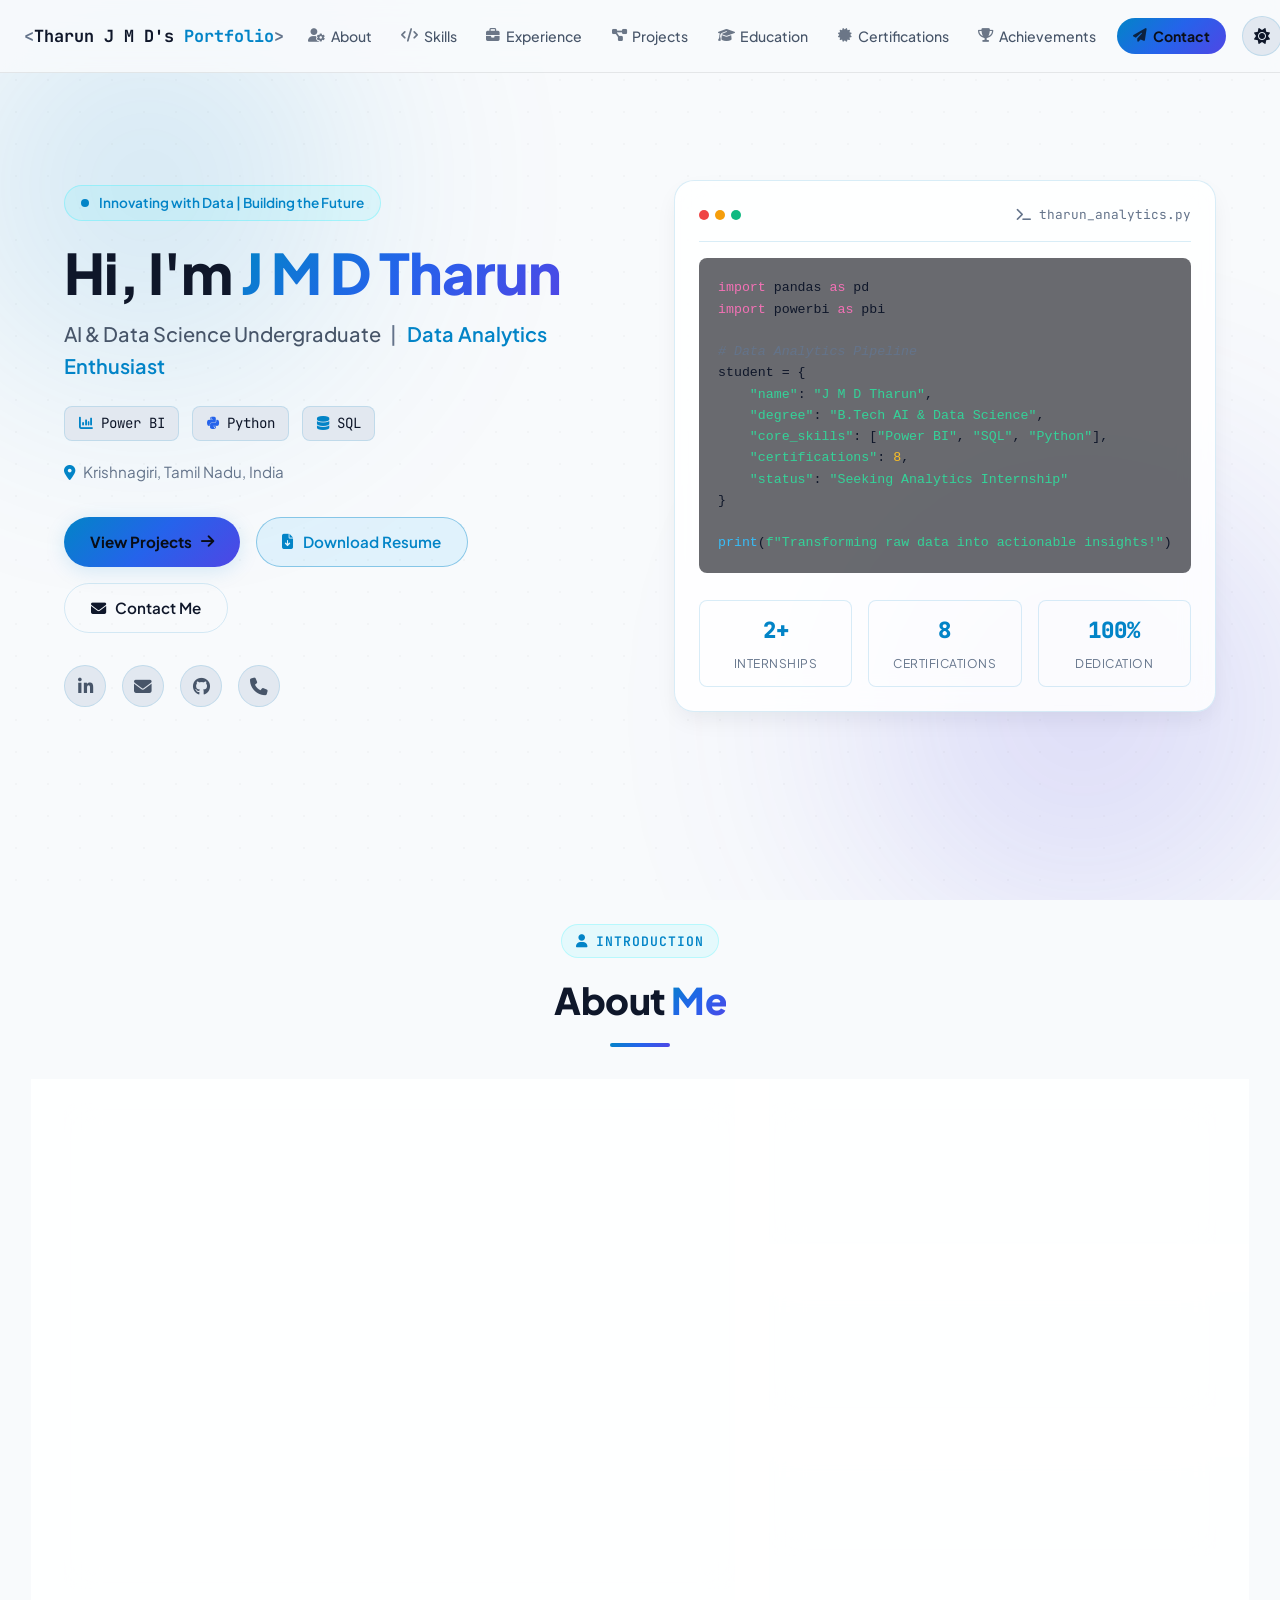
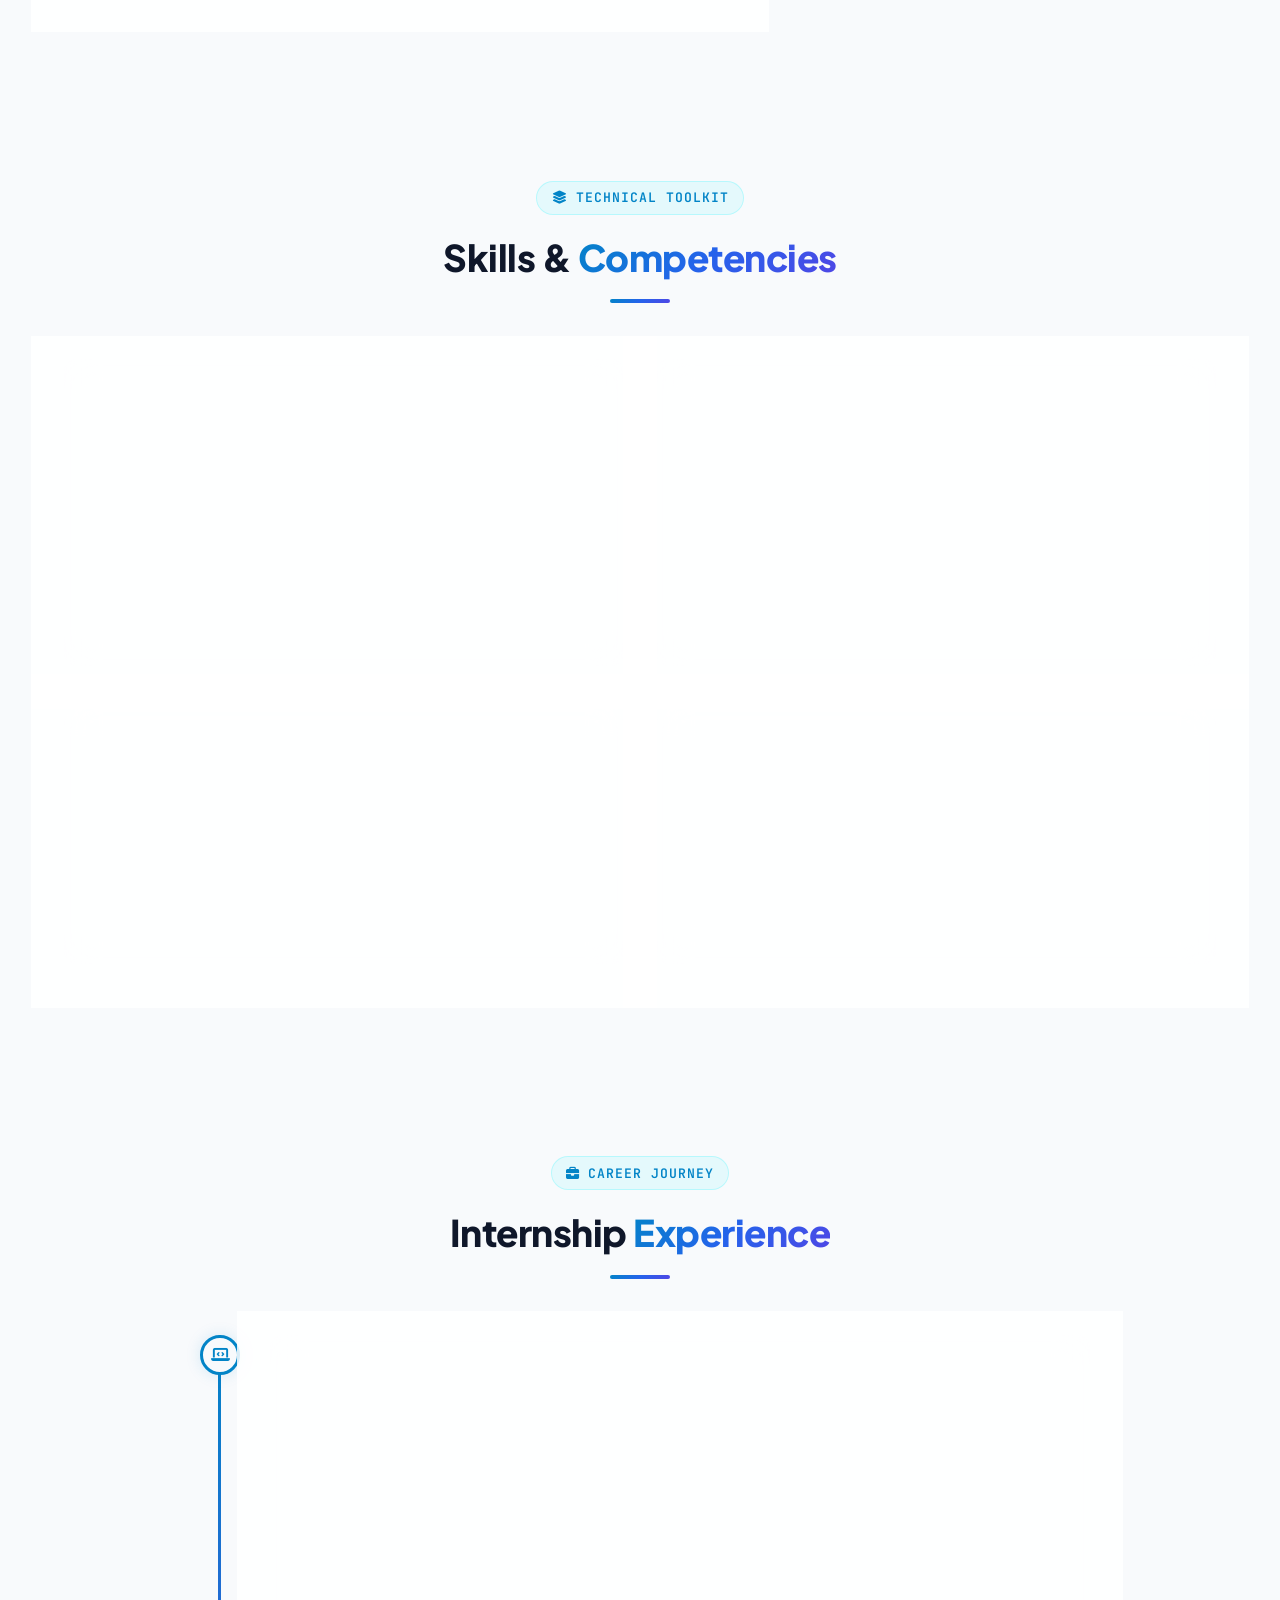
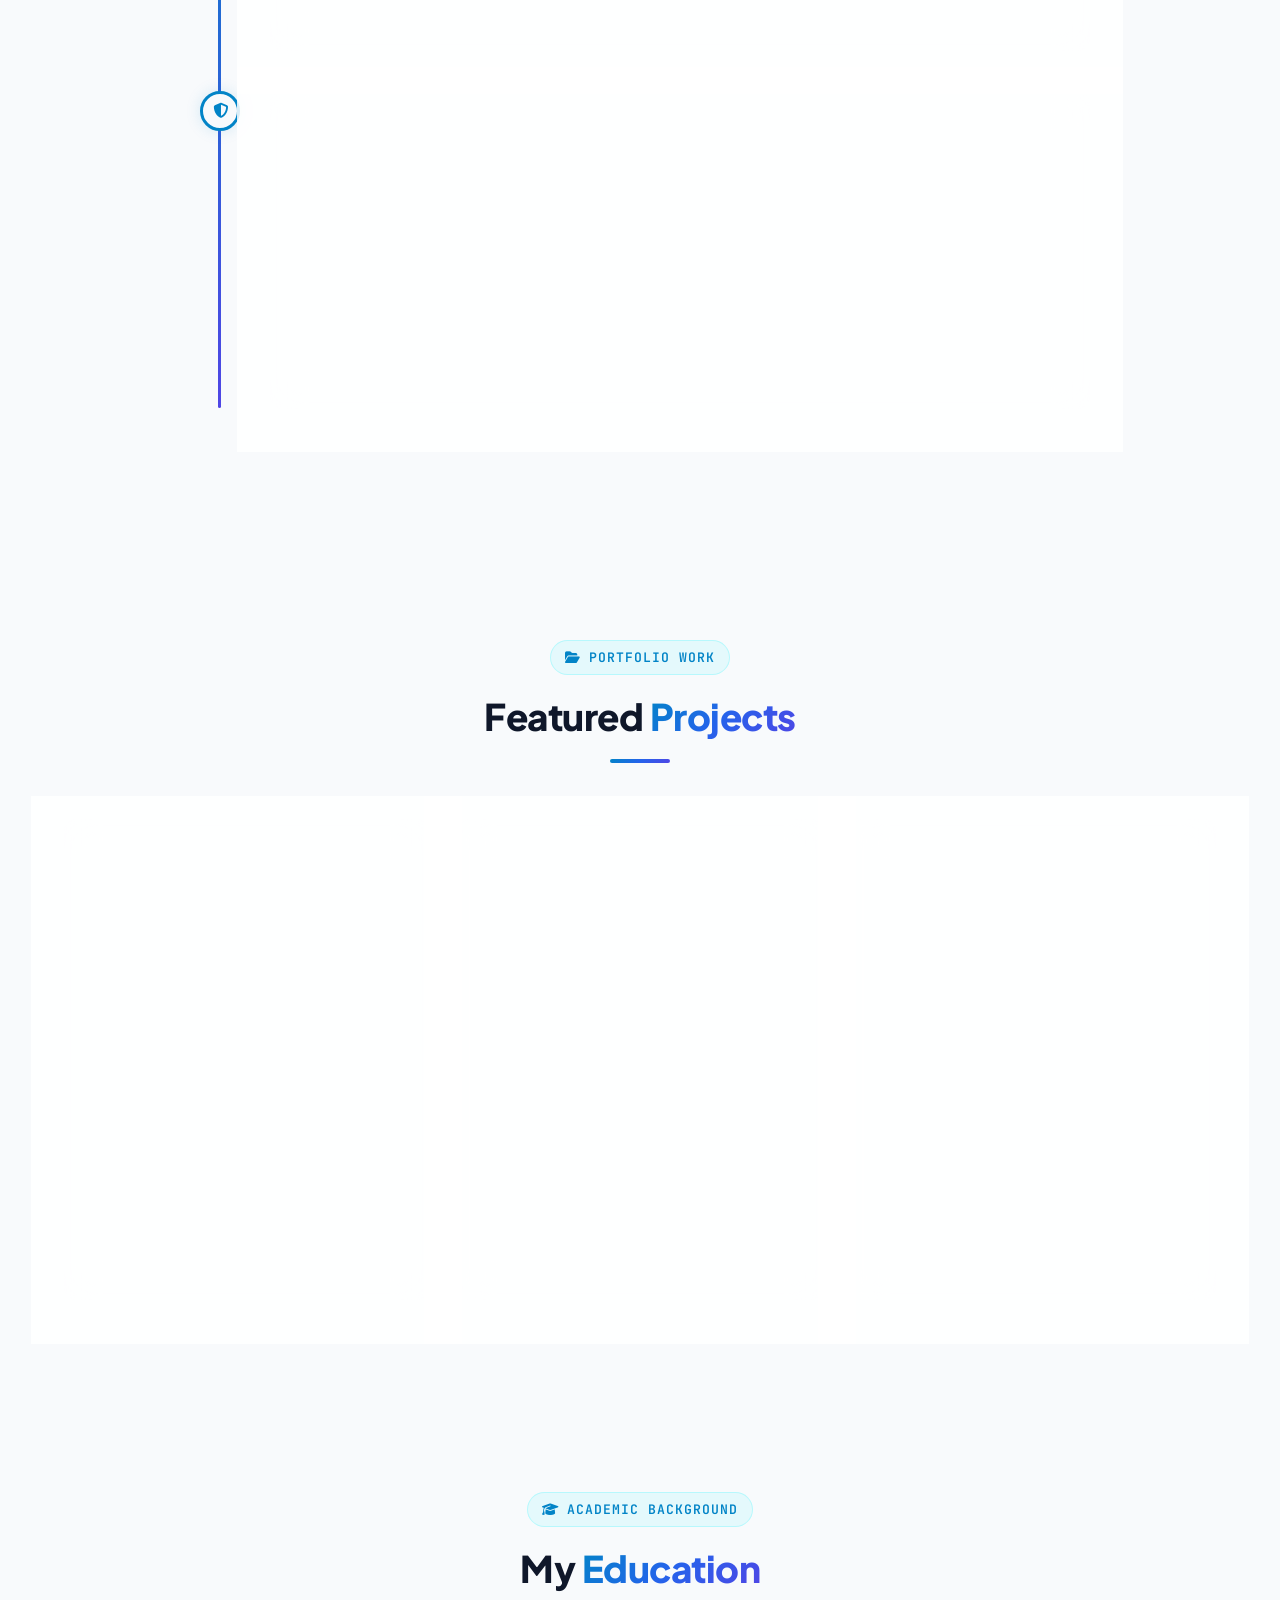
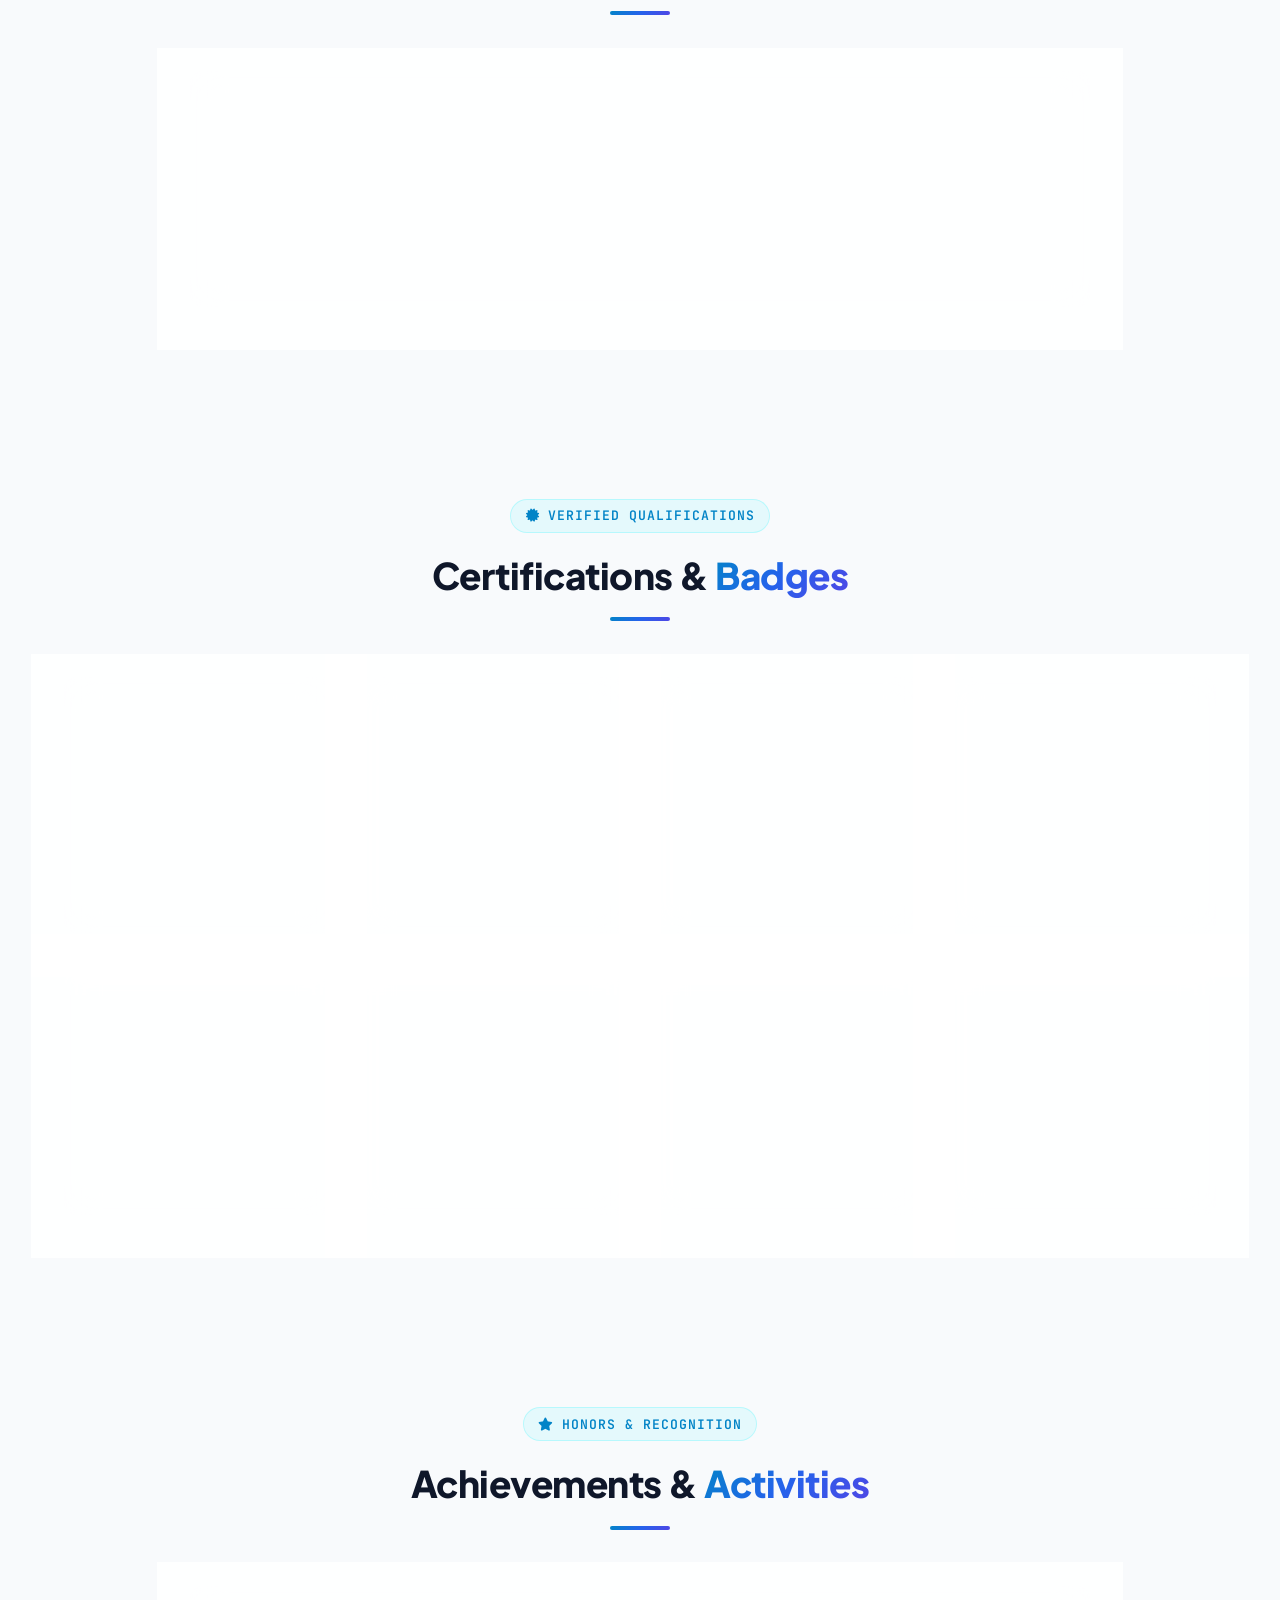
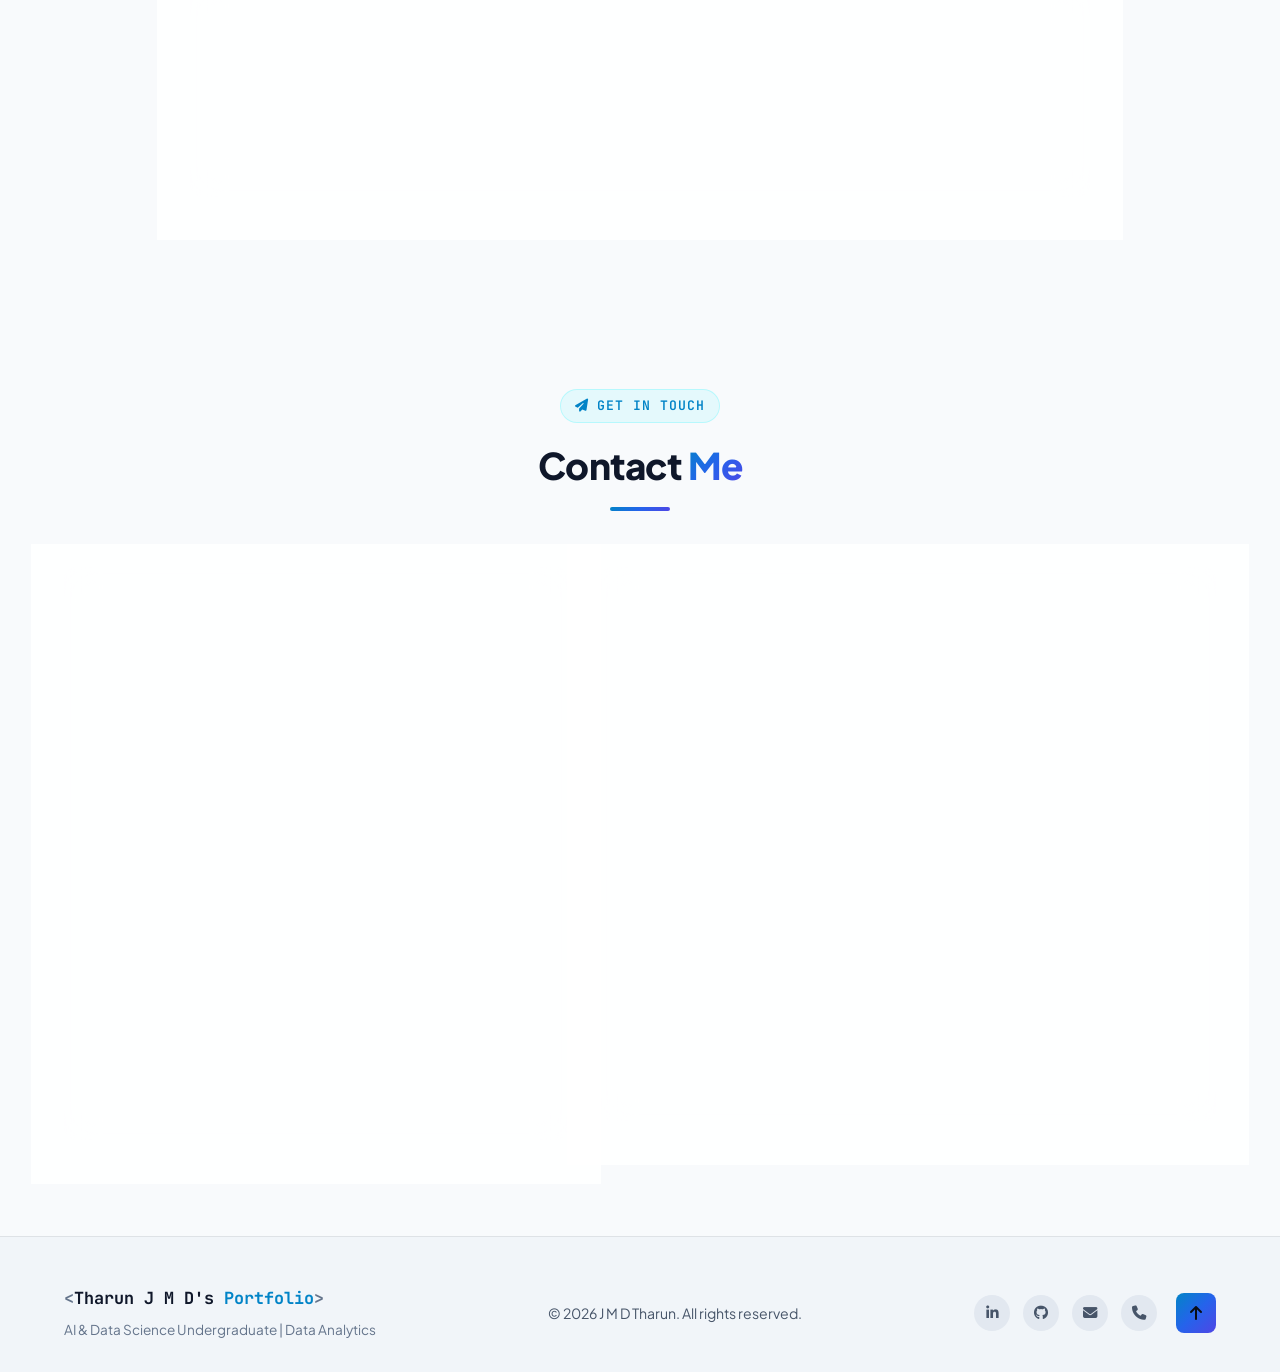
==== commit 5cf9b9e1: "Make portfolio website and resume fully responsive on mobile devices" ====
--- a/index.html
+++ b/index.html
@@ -61,6 +61,7 @@
             </div>
         </div>
     </header>
+    <div class="nav-overlay" id="nav-overlay"></div>
 
     <main>
         <!-- Hero Section -->
--- a/style.css
+++ b/style.css
@@ -356,18 +356,57 @@
 .mobile-toggle {
     display: none;
     flex-direction: column;
+    justify-content: center;
+    align-items: center;
     gap: 5px;
     background: none;
     border: none;
     cursor: pointer;
+    width: 40px;
+    height: 40px;
+    padding: 0;
+    z-index: 1001;
 }
 
 .mobile-toggle .bar {
-    width: 24px;
+    width: 22px;
     height: 2px;
     background-color: var(--text-primary);
-    transition: var(--transition);
+    transition: transform 0.3s ease, opacity 0.3s ease;
     border-radius: 2px;
+}
+
+.mobile-toggle.open .bar:nth-child(1) {
+    transform: translateY(7px) rotate(45deg);
+}
+
+.mobile-toggle.open .bar:nth-child(2) {
+    opacity: 0;
+}
+
+.mobile-toggle.open .bar:nth-child(3) {
+    transform: translateY(-7px) rotate(-45deg);
+}
+
+.nav-overlay {
+    position: fixed;
+    inset: 0;
+    background: rgba(0, 0, 0, 0.6);
+    backdrop-filter: blur(4px);
+    -webkit-backdrop-filter: blur(4px);
+    z-index: 998;
+    opacity: 0;
+    visibility: hidden;
+    transition: opacity 0.3s ease, visibility 0.3s ease;
+}
+
+.nav-overlay.active {
+    opacity: 1;
+    visibility: visible;
+}
+
+body.menu-open {
+    overflow: hidden;
 }
 
 /* --------------------------------------------------------------------------
@@ -1503,9 +1542,14 @@
 }
 
 /* --------------------------------------------------------------------------
-   17. MEDIA QUERIES (RESPONSIVE BREAKPOINTS)
+   17. MEDIA QUERIES (RESPONSIVE BREAKPOINTS FOR MOBILE & TABLET)
    -------------------------------------------------------------------------- */
+
+/* Tablet & Smaller Laptops (max-width: 1024px) */
 @media (max-width: 1024px) {
+    .container {
+        padding: 0 1.25rem;
+    }
     .certs-grid {
         grid-template-columns: repeat(2, 1fr);
     }
@@ -1517,18 +1561,23 @@
     }
 }
 
-@media (max-width: 1080px) {
+/* Mobile Header & Drawer Breakpoint (max-width: 992px) */
+@media (max-width: 992px) {
     .nav-menu {
         position: fixed;
         top: 72px;
         left: 0;
         width: 100%;
+        max-height: calc(100vh - 72px);
+        overflow-y: auto;
         background: var(--nav-bg);
-        backdrop-filter: blur(20px);
+        backdrop-filter: blur(24px);
+        -webkit-backdrop-filter: blur(24px);
         border-bottom: 1px solid var(--nav-border);
-        padding: 1.5rem;
+        padding: 1.5rem 1.8rem;
         transform: translateY(-150%);
-        transition: transform 0.4s ease;
+        transition: transform 0.4s cubic-bezier(0.16, 1, 0.3, 1);
+        box-shadow: 0 20px 40px rgba(0, 0, 0, 0.4);
     }
 
     .nav-menu.active {
@@ -1538,15 +1587,40 @@
     .nav-list {
         flex-direction: column;
         align-items: flex-start;
-        gap: 1.2rem;
+        gap: 0.8rem;
+        width: 100%;
+    }
+
+    .nav-list li {
+        width: 100%;
+    }
+
+    .nav-link {
+        width: 100%;
+        padding: 0.7rem 1rem;
+        font-size: 1rem;
+        border-radius: var(--radius-sm);
+    }
+
+    .nav-btn {
+        margin-top: 0.5rem;
+        justify-content: center;
+        text-align: center;
     }
 
     .mobile-toggle {
         display: flex;
     }
 
+    .hero-section {
+        padding-top: 7.5rem;
+        padding-bottom: 3.5rem;
+        min-height: auto;
+    }
+
     .hero-container {
         grid-template-columns: 1fr;
+        gap: 2.5rem;
         text-align: center;
     }
 
@@ -1559,44 +1633,167 @@
     }
 
     .about-grid, .contact-grid, .skills-wrapper {
-        grid-template-columns: 1fr;
-    }
-
-    .projects-grid {
         grid-template-columns: 1fr;
     }
 
     .education-card, .achievement-card {
         flex-direction: column;
         align-items: flex-start;
-    }
-
-    .timeline::before {
-        left: 18px;
-    }
-
-    .timeline-item {
-        padding-left: 55px;
-    }
-
-    .timeline-dot {
-        left: 0;
+        padding: 1.6rem;
     }
 
     .footer-container {
         flex-direction: column;
         text-align: center;
-    }
-}
-
-@media (max-width: 480px) {
+        gap: 1.2rem;
+    }
+}
+
+/* Mobile Devices & Phones (max-width: 768px) */
+@media (max-width: 768px) {
+    .section {
+        padding: 4rem 0;
+    }
+
+    .hero-title {
+        font-size: 2.4rem;
+    }
+
+    .hero-subtitle {
+        font-size: 1.05rem;
+        flex-direction: column;
+        display: flex;
+        gap: 0.3rem;
+    }
+
+    .hero-subtitle .divider {
+        display: none;
+    }
+
+    .projects-grid {
+        grid-template-columns: 1fr;
+    }
+
+    .certs-grid {
+        grid-template-columns: repeat(2, 1fr);
+    }
+
+    .visual-stats-grid {
+        grid-template-columns: repeat(3, 1fr);
+        gap: 0.5rem;
+    }
+
+    .v-num {
+        font-size: 1.15rem;
+    }
+
+    .v-label {
+        font-size: 0.68rem;
+    }
+
+    .timeline::before {
+        left: 15px;
+    }
+
+    .timeline-item {
+        padding-left: 45px;
+    }
+
+    .timeline-dot {
+        left: 0;
+        width: 32px;
+        height: 32px;
+        font-size: 0.8rem;
+    }
+
+    .timeline-content {
+        padding: 1.25rem;
+    }
+
+    .timeline-header {
+        flex-direction: column;
+        gap: 0.3rem;
+    }
+
+    .contact-info-card, .contact-form {
+        padding: 1.5rem;
+    }
+
+    /* Input font-size minimum 16px to prevent auto-zoom on iOS mobile */
+    .form-group input, .form-group textarea {
+        font-size: 16px;
+    }
+}
+
+/* Small Mobile Phones (max-width: 576px) */
+@media (max-width: 576px) {
+    .container {
+        padding: 0 1rem;
+    }
+
+    .section-title {
+        font-size: 1.85rem;
+    }
+
+    .hero-title {
+        font-size: 2.0rem;
+    }
+
+    .hero-actions {
+        flex-direction: column;
+        width: 100%;
+    }
+
+    .hero-actions .btn {
+        width: 100%;
+        justify-content: center;
+    }
+
     .certs-grid {
         grid-template-columns: 1fr;
     }
+
+    .code-preview {
+        font-size: 0.76rem;
+        padding: 0.85rem;
+    }
+
+    .about-card {
+        padding: 1.4rem;
+    }
+
+    .skills-category {
+        padding: 1.4rem;
+    }
+
+    .edu-degree {
+        font-size: 1.15rem;
+    }
+
+    .edu-header, .edu-highlights {
+        width: 100%;
+    }
+
+    .achieve-title {
+        font-size: 1.1rem;
+    }
+}
+
+/* Extra Small Phones (max-width: 380px) */
+@media (max-width: 380px) {
+    .nav-brand {
+        font-size: 0.88rem;
+    }
+
     .hero-title {
-        font-size: 2.2rem;
-    }
+        font-size: 1.75rem;
+    }
+
+    .visual-stats-grid {
+        grid-template-columns: 1fr;
+    }
+
     .section-title {
-        font-size: 1.8rem;
-    }
-}
+        font-size: 1.65rem;
+    }
+}
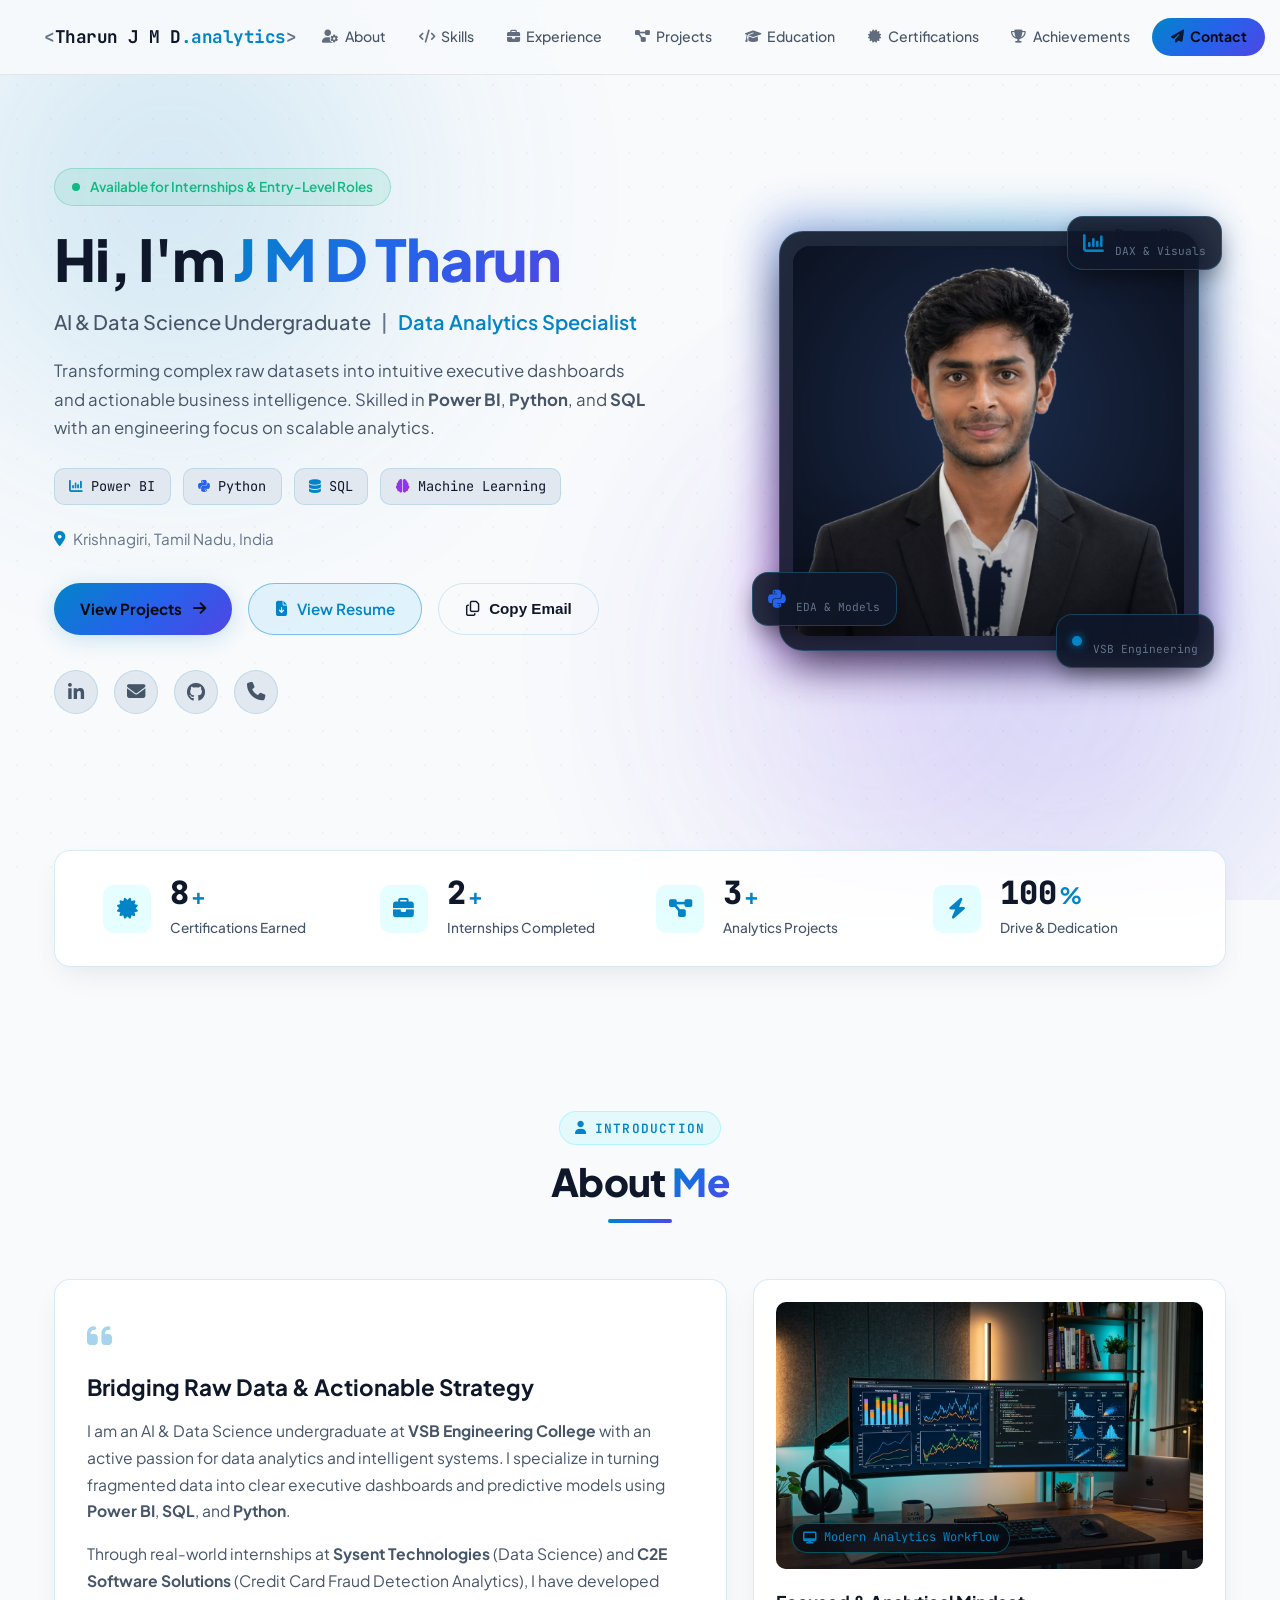
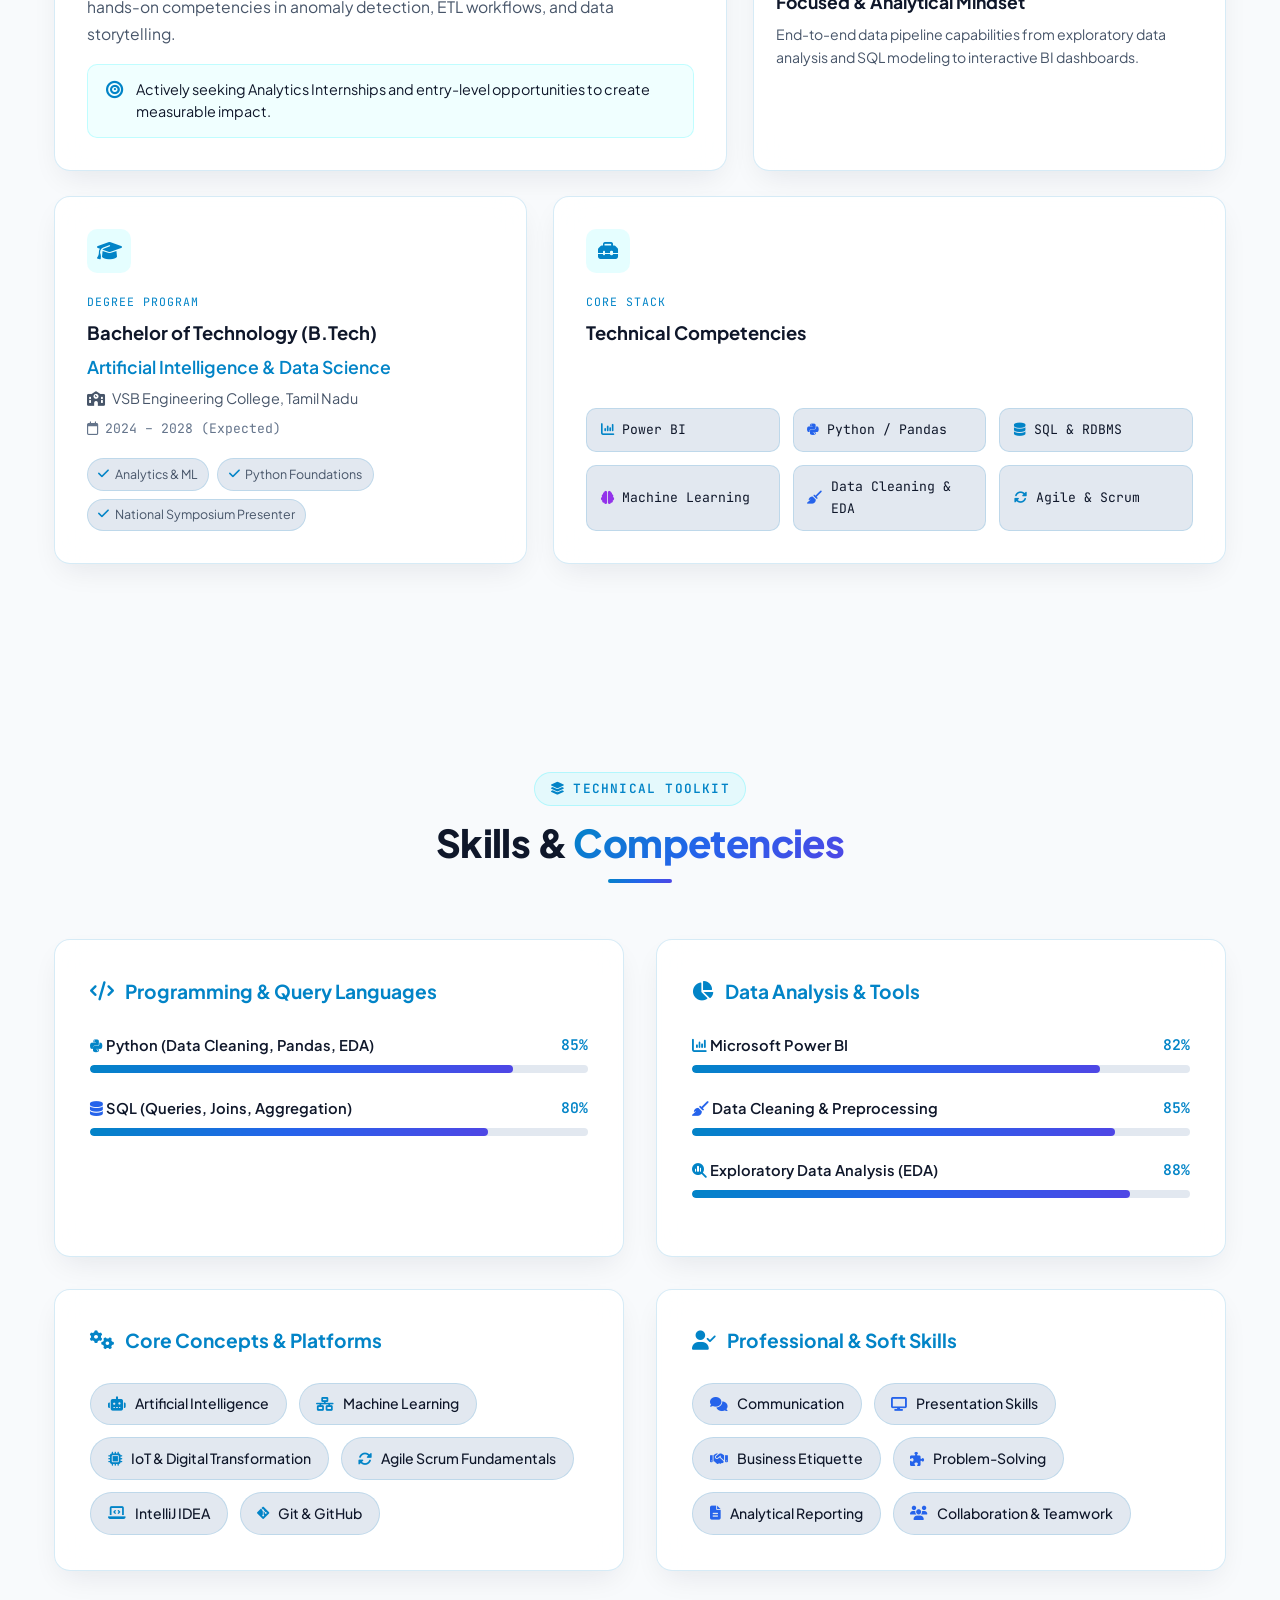
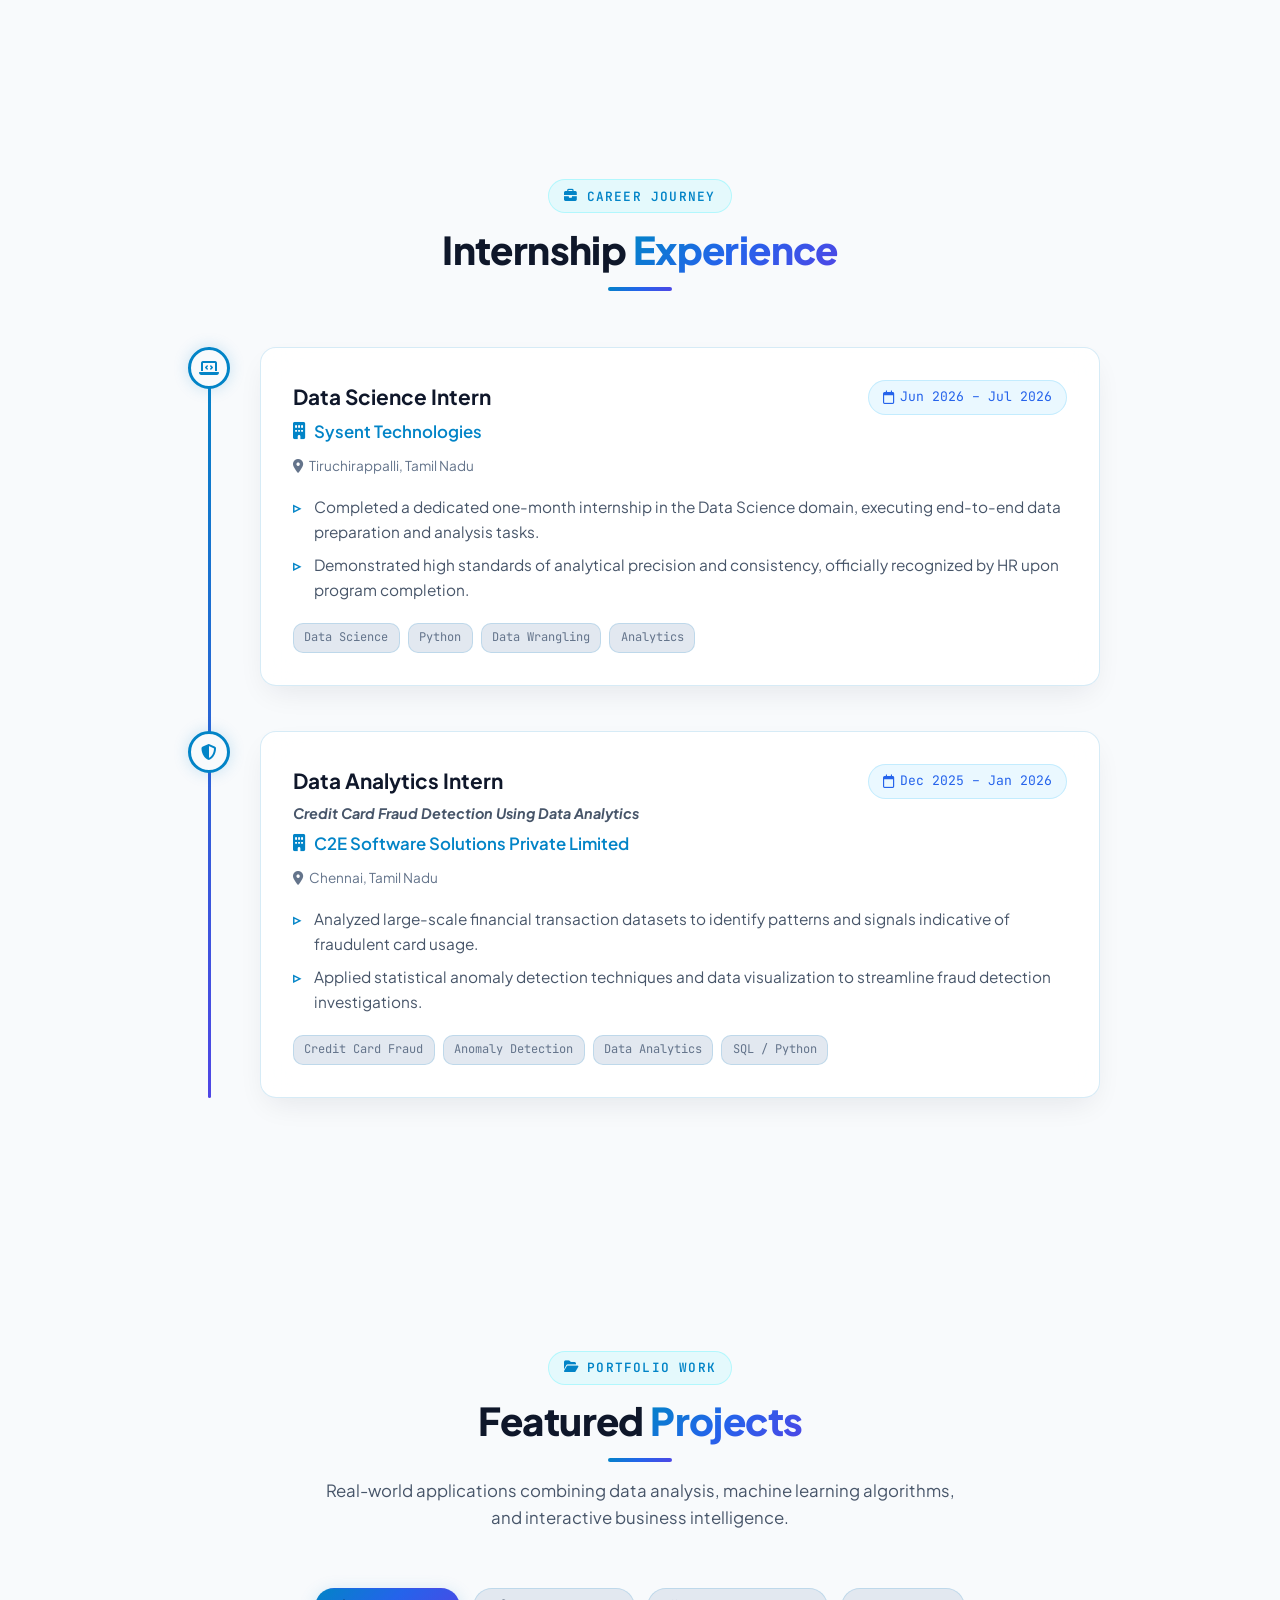
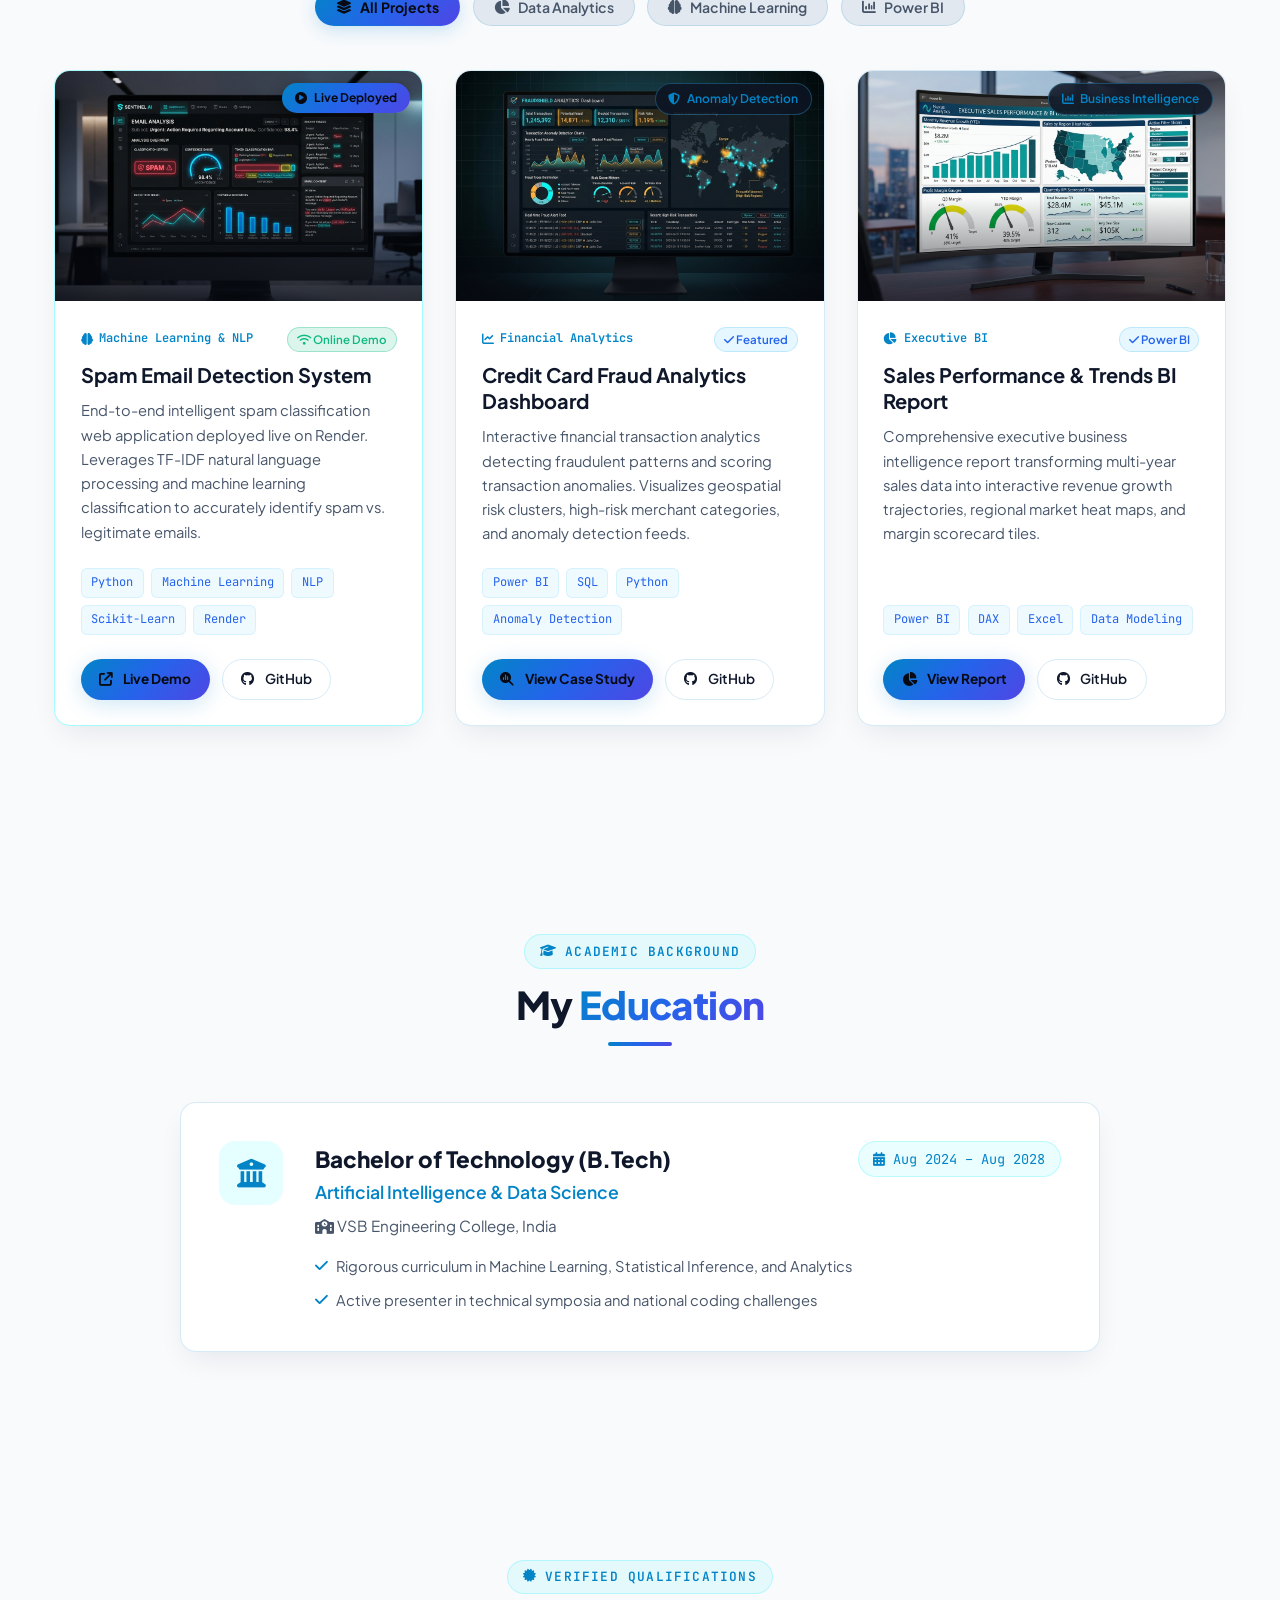
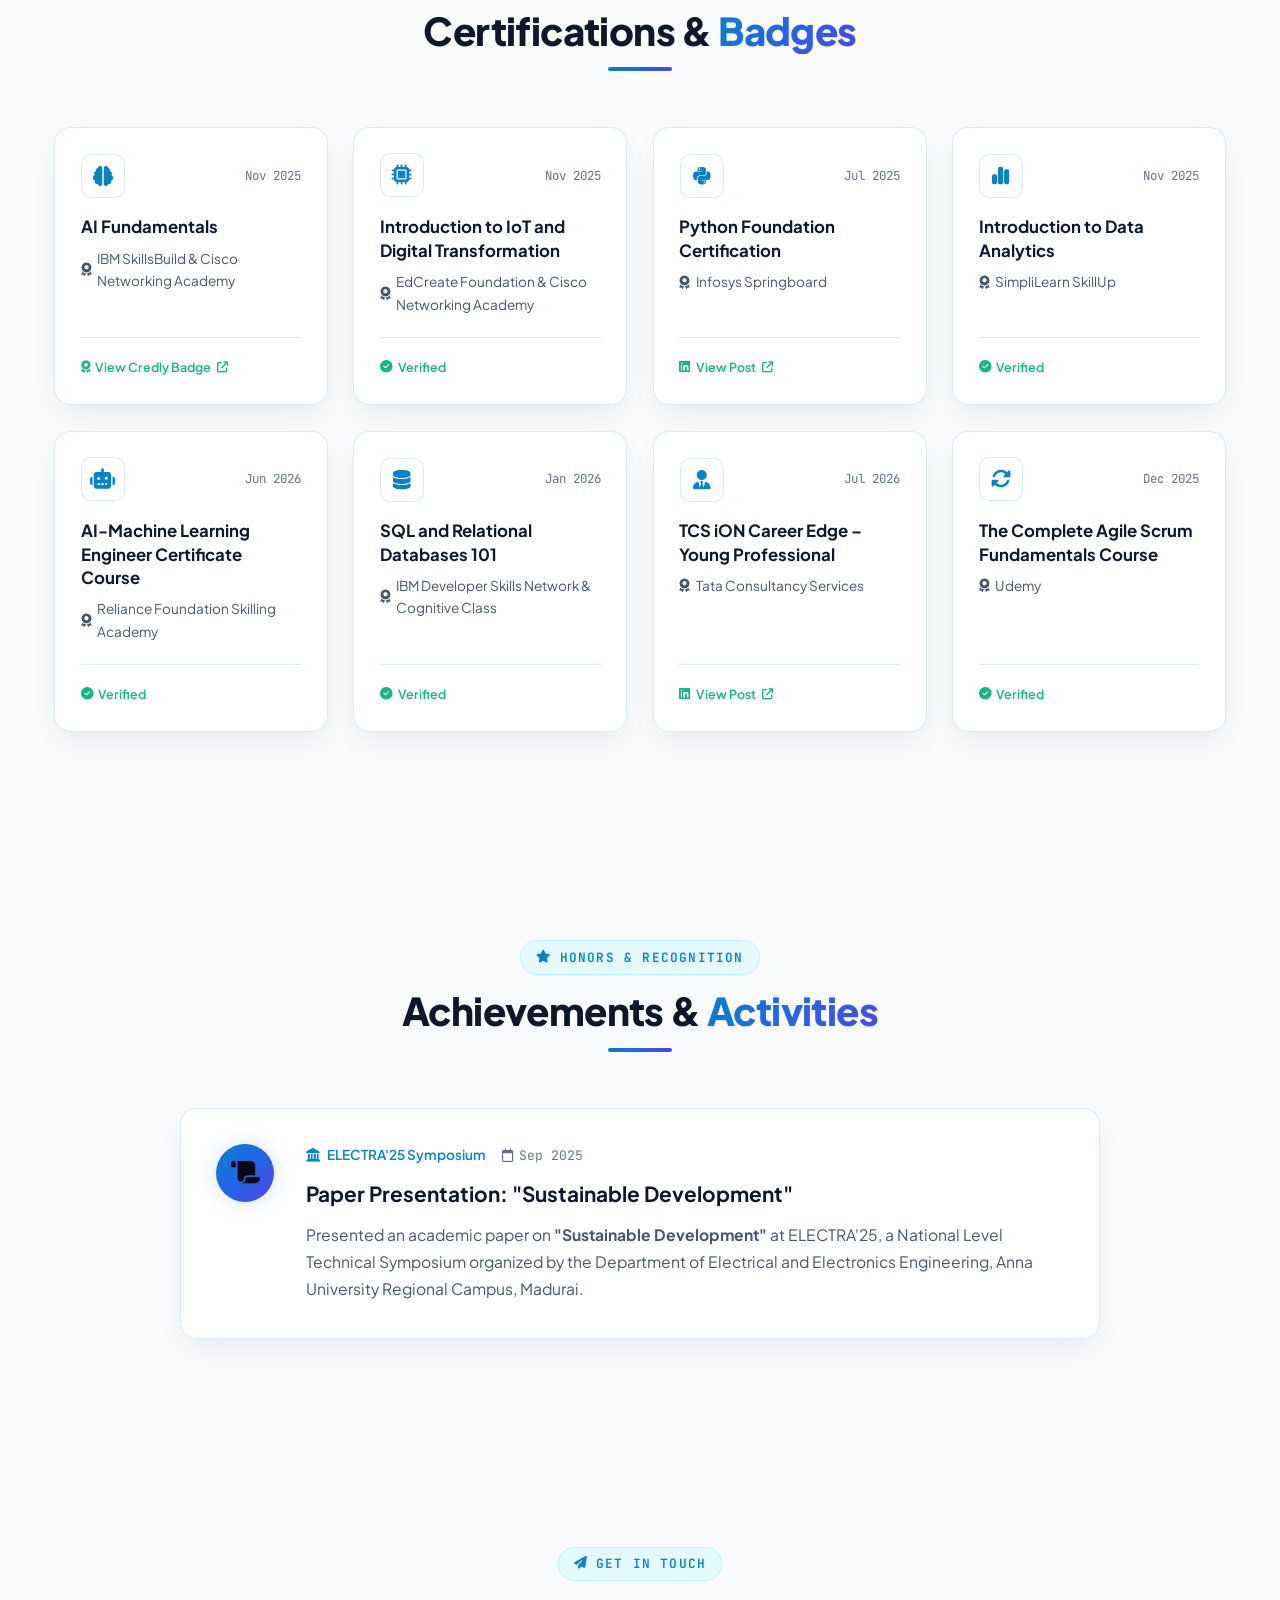
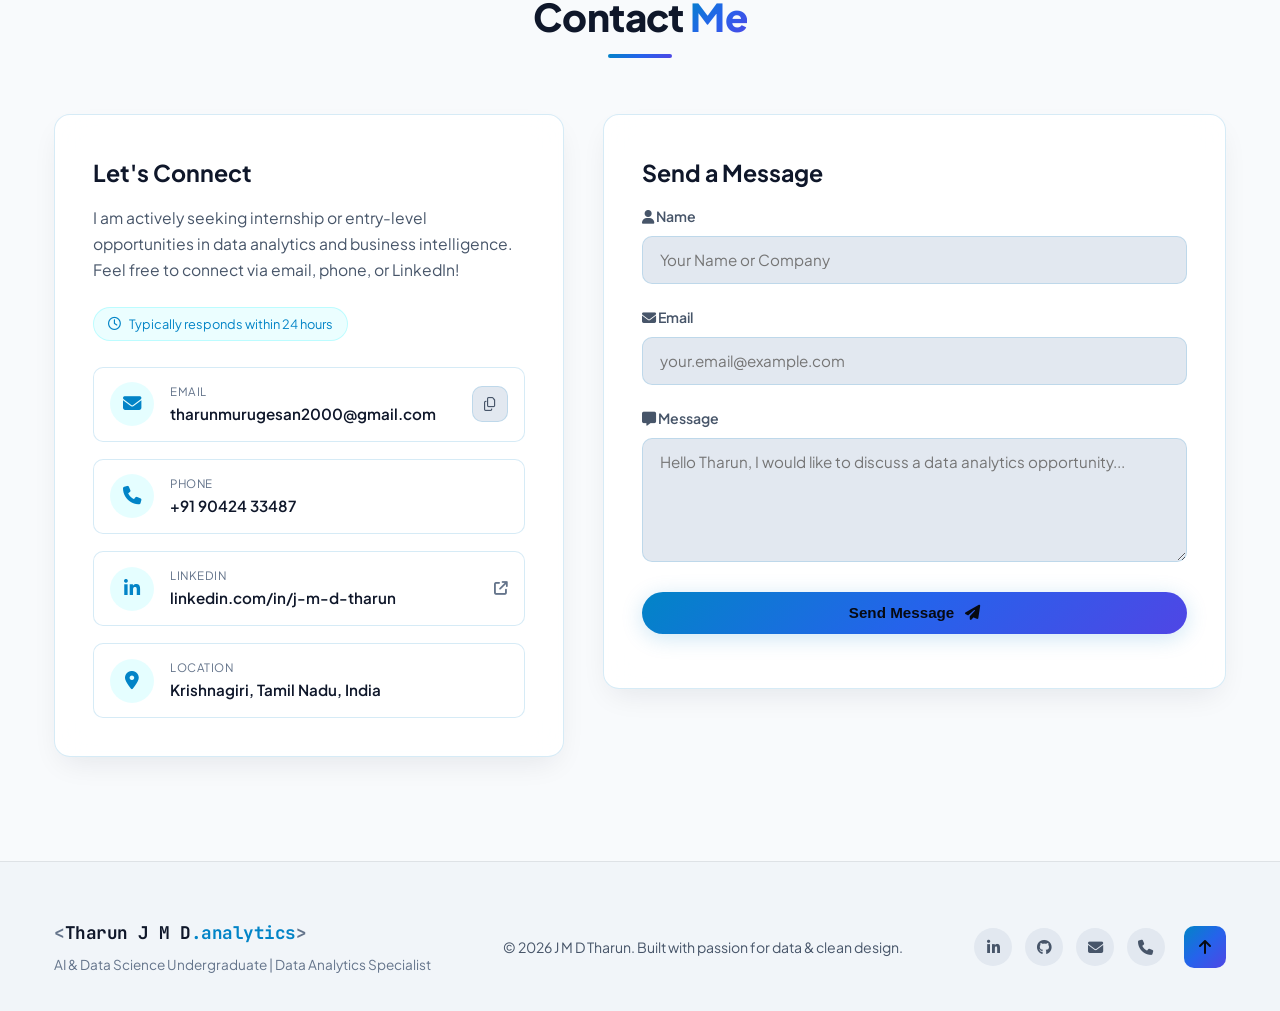
==== commit 65812bce: "feat: add professional profile portrait and enhance portfolio styling and resume" ====
--- a/index.html
+++ b/index.html
@@ -3,9 +3,9 @@
 <head>
     <meta charset="UTF-8">
     <meta name="viewport" content="width=device-width, initial-scale=1.0">
-    <title>Tharun J M D's Portfolio | Data Analytics</title>
-    <meta name="description" content="Personal portfolio of J M D Tharun - AI & Data Science Undergraduate & Data Analytics Enthusiast skilled in Power BI, Python, and SQL.">
-    <meta name="keywords" content="J M D Tharun, Data Analytics, Artificial Intelligence, Power BI, Python, SQL, Portfolio, Data Science">
+    <title>J M D Tharun | AI & Data Science | Data Analytics Portfolio</title>
+    <meta name="description" content="Personal portfolio of J M D Tharun - AI & Data Science Undergraduate & Data Analytics Enthusiast skilled in Power BI, Python, SQL, and Machine Learning.">
+    <meta name="keywords" content="J M D Tharun, Data Analytics, Artificial Intelligence, Power BI, Python, SQL, Data Science Portfolio, Krishnagiri">
     <meta name="author" content="J M D Tharun">
     <link rel="icon" type="image/svg+xml" href="data:image/svg+xml,<svg xmlns='http://www.w3.org/2000/svg' viewBox='0 0 100 100'><text y='.9em' font-size='90'>📊</text></svg>">
     
@@ -21,10 +21,16 @@
     <link rel="stylesheet" href="style.css">
 </head>
 <body>
+    <!-- Reading Scroll Progress Bar -->
+    <div class="scroll-progress-container">
+        <div class="scroll-progress-bar" id="scroll-progress"></div>
+    </div>
+
     <!-- Background Ambient Glow & Grid -->
     <div class="bg-ambient">
         <div class="glow-orb orb-1"></div>
         <div class="glow-orb orb-2"></div>
+        <div class="glow-orb orb-3"></div>
         <div class="bg-grid"></div>
     </div>
 
@@ -32,7 +38,7 @@
     <header class="navbar" id="navbar">
         <div class="nav-container">
             <a href="#hero" class="nav-brand">
-                <span class="brand-code">&lt;</span><span class="brand-text">Tharun&nbsp;J&nbsp;M&nbsp;D's</span>&nbsp;<span class="brand-accent">Portfolio</span><span class="brand-code">&gt;</span>
+                <span class="brand-code">&lt;</span><span class="brand-text">Tharun&nbsp;J&nbsp;M&nbsp;D</span><span class="brand-accent">.analytics</span><span class="brand-code">&gt;</span>
             </a>
 
             <nav class="nav-menu" id="nav-menu">
@@ -67,21 +73,28 @@
         <!-- Hero Section -->
         <section class="hero-section" id="hero">
             <div class="container hero-container">
-                <div class="hero-content">
-                    <div class="hero-badge">
-                        <span class="pulse-dot"></span> Innovating with Data | Building the Future
-                    </div>
+                <div class="hero-content reveal-left">
+                    <div class="hero-status-pill">
+                        <span class="pulse-dot"></span> Available for Internships &amp; Entry-Level Roles
+                    </div>
+                    
                     <h1 class="hero-title">
                         Hi, I'm <span class="text-gradient">J M D Tharun</span>
                     </h1>
+                    
                     <h2 class="hero-subtitle">
-                        AI & Data Science Undergraduate <span class="divider">|</span> <span class="highlight">Data Analytics Enthusiast</span>
+                        AI &amp; Data Science Undergraduate <span class="divider">|</span> <span class="highlight">Data Analytics Specialist</span>
                     </h2>
 
+                    <p class="hero-bio">
+                        Transforming complex raw datasets into intuitive executive dashboards and actionable business intelligence. Skilled in <strong>Power BI</strong>, <strong>Python</strong>, and <strong>SQL</strong> with an engineering focus on scalable analytics.
+                    </p>
+
                     <div class="hero-tags">
-                        <span class="hero-tag"><i class="fa-chart-column fa-solid text-teal"></i> Power BI</span>
+                        <span class="hero-tag"><i class="fa-solid fa-chart-column text-teal"></i> Power BI</span>
                         <span class="hero-tag"><i class="fa-brands fa-python text-blue"></i> Python</span>
-                        <span class="hero-tag"><i class="fa-database fa-solid text-teal"></i> SQL</span>
+                        <span class="hero-tag"><i class="fa-solid fa-database text-teal"></i> SQL</span>
+                        <span class="hero-tag"><i class="fa-solid fa-brain text-purple"></i> Machine Learning</span>
                     </div>
 
                     <p class="hero-location">
@@ -93,11 +106,11 @@
                             <span>View Projects</span> <i class="fa-solid fa-arrow-right"></i>
                         </a>
                         <a href="resume.html" target="_blank" class="btn btn-secondary" id="download-resume-btn">
-                            <i class="fa-solid fa-file-arrow-down"></i> <span>Download Resume</span>
+                            <i class="fa-solid fa-file-arrow-down"></i> <span>View Resume</span>
                         </a>
-                        <a href="#contact" class="btn btn-outline">
-                            <i class="fa-solid fa-envelope"></i> <span>Contact Me</span>
-                        </a>
+                        <button class="btn btn-outline copy-email-btn" data-email="tharunmurugesan2000@gmail.com" aria-label="Copy Email Address">
+                            <i class="fa-regular fa-copy"></i> <span>Copy Email</span>
+                        </button>
                     </div>
 
                     <div class="hero-socials">
@@ -116,51 +129,90 @@
                     </div>
                 </div>
 
-                <div class="hero-visual">
-                    <div class="visual-card glass-card">
-                        <div class="card-header">
-                            <div class="window-dots">
-                                <span class="dot red"></span>
-                                <span class="dot yellow"></span>
-                                <span class="dot green"></span>
-                            </div>
-                            <span class="card-title-text"><i class="fa-solid fa-terminal"></i> tharun_analytics.py</span>
-                        </div>
-                        <div class="code-preview">
-                            <pre><code><span class="code-keyword">import</span> pandas <span class="code-keyword">as</span> pd
-<span class="code-keyword">import</span> powerbi <span class="code-keyword">as</span> pbi
-
-<span class="code-comment"># Data Analytics Pipeline</span>
-student = {
-    <span class="code-string">"name"</span>: <span class="code-string">"J M D Tharun"</span>,
-    <span class="code-string">"degree"</span>: <span class="code-string">"B.Tech AI & Data Science"</span>,
-    <span class="code-string">"core_skills"</span>: [<span class="code-string">"Power BI"</span>, <span class="code-string">"SQL"</span>, <span class="code-string">"Python"</span>],
-    <span class="code-string">"certifications"</span>: <span class="code-number">8</span>,
-    <span class="code-string">"status"</span>: <span class="code-string">"Seeking Analytics Internship"</span>
-}
-
-<span class="code-builtin">print</span>(<span class="code-string">f"Transforming raw data into actionable insights!"</span>)</code></pre>
-                        </div>
-                        <div class="visual-stats-grid">
-                            <div class="v-stat">
-                                <span class="v-num">2+</span>
-                                <span class="v-label">Internships</span>
-                            </div>
-                            <div class="v-stat">
-                                <span class="v-num">8</span>
-                                <span class="v-label">Certifications</span>
-                            </div>
-                            <div class="v-stat">
-                                <span class="v-num">100%</span>
-                                <span class="v-label">Dedication</span>
-                            </div>
-                        </div>
-                    </div>
-                </div>
-            </div>
-        </section>
-
-        <!-- About Me Section -->
+                <div class="hero-visual reveal-right">
+                    <div class="hero-photo-wrapper">
+                        <div class="photo-glow-ring"></div>
+                        <div class="photo-card glass-card">
+                            <div class="photo-inner">
+                                <img src="assets/images/profile-portrait.png" alt="J M D Tharun - AI and Data Science Professional" class="profile-img" id="hero-profile-image">
+                                <div class="photo-overlay"></div>
+                            </div>
+                            <!-- Floating Glass Badges -->
+                            <div class="float-badge badge-pbi">
+                                <i class="fa-solid fa-chart-column text-teal"></i>
+                                <div>
+                                    <span class="badge-title">Power BI</span>
+                                    <span class="badge-sub">DAX &amp; Visuals</span>
+                                </div>
+                            </div>
+                            <div class="float-badge badge-python">
+                                <i class="fa-brands fa-python text-blue"></i>
+                                <div>
+                                    <span class="badge-title">Python &amp; ML</span>
+                                    <span class="badge-sub">EDA &amp; Models</span>
+                                </div>
+                            </div>
+                            <div class="float-badge badge-status">
+                                <span class="status-indicator-dot"></span>
+                                <div>
+                                    <span class="badge-title">B.Tech AI &amp; DS</span>
+                                    <span class="badge-sub">VSB Engineering</span>
+                                </div>
+                            </div>
+                        </div>
+                    </div>
+                </div>
+            </div>
+        </section>
+
+        <!-- KPI Milestone Metrics Strip -->
+        <section class="stats-strip">
+            <div class="container">
+                <div class="stats-grid glass-card reveal-up">
+                    <div class="stat-item">
+                        <div class="stat-icon-wrap"><i class="fa-solid fa-certificate"></i></div>
+                        <div class="stat-content">
+                            <div class="stat-num-row">
+                                <span class="stat-number" data-target="8">0</span><span class="stat-plus">+</span>
+                            </div>
+                            <span class="stat-title">Certifications Earned</span>
+                        </div>
+                    </div>
+                    <div class="stat-divider"></div>
+                    <div class="stat-item">
+                        <div class="stat-icon-wrap"><i class="fa-solid fa-briefcase"></i></div>
+                        <div class="stat-content">
+                            <div class="stat-num-row">
+                                <span class="stat-number" data-target="2">0</span><span class="stat-plus">+</span>
+                            </div>
+                            <span class="stat-title">Internships Completed</span>
+                        </div>
+                    </div>
+                    <div class="stat-divider"></div>
+                    <div class="stat-item">
+                        <div class="stat-icon-wrap"><i class="fa-solid fa-diagram-project"></i></div>
+                        <div class="stat-content">
+                            <div class="stat-num-row">
+                                <span class="stat-number" data-target="3">0</span><span class="stat-plus">+</span>
+                            </div>
+                            <span class="stat-title">Analytics Projects</span>
+                        </div>
+                    </div>
+                    <div class="stat-divider"></div>
+                    <div class="stat-item">
+                        <div class="stat-icon-wrap"><i class="fa-solid fa-bolt"></i></div>
+                        <div class="stat-content">
+                            <div class="stat-num-row">
+                                <span class="stat-number" data-target="100">0</span><span class="stat-plus">%</span>
+                            </div>
+                            <span class="stat-title">Drive &amp; Dedication</span>
+                        </div>
+                    </div>
+                </div>
+            </div>
+        </section>
+
+        <!-- About Me Section (Bento Grid) -->
         <section class="section about-section" id="about">
             <div class="container">
                 <div class="section-header center">
@@ -169,43 +221,64 @@
                     <div class="title-underline"></div>
                 </div>
 
-                <div class="about-grid">
-                    <div class="about-card glass-card reveal-left">
+                <div class="bento-grid">
+                    <!-- Bento 1: Main Story Card -->
+                    <div class="bento-card bento-story glass-card reveal-left">
                         <div class="quote-icon"><i class="fa-solid fa-quote-left"></i></div>
+                        <h3 class="bento-title">Bridging Raw Data &amp; Actionable Strategy</h3>
                         <p class="about-text">
-                            I am an AI & Data Science undergraduate with a keen interest in data analytics. I am learning and practicing tools such as <strong>Power BI</strong>, <strong>SQL</strong>, and <strong>Python</strong> to analyze data and create basic dashboards and reports.
+                            I am an AI &amp; Data Science undergraduate at <strong>VSB Engineering College</strong> with an active passion for data analytics and intelligent systems. I specialize in turning fragmented data into clear executive dashboards and predictive models using <strong>Power BI</strong>, <strong>SQL</strong>, and <strong>Python</strong>.
                         </p>
                         <p class="about-text">
-                            I am a motivated learner who is actively building skills through online courses, certifications, and virtual internships. I enjoy working with data, understanding trends, and presenting insights in a clear and simple way.
+                            Through real-world internships at <strong>Sysent Technologies</strong> (Data Science) and <strong>C2E Software Solutions</strong> (Credit Card Fraud Detection Analytics), I have developed hands-on competencies in anomaly detection, ETL workflows, and data storytelling.
                         </p>
-                        <p class="about-text highlight-box">
-                            <i class="fa-solid fa-bullseye"></i> I am currently looking for internship or entry-level opportunities in data analytics where I can learn from industry professionals, gain practical experience, and grow my career.
-                        </p>
-                    </div>
-
-                    <div class="about-cards-side reveal-right">
-                        <div class="feature-box glass-card">
-                            <div class="box-icon"><i class="fa-solid fa-brain"></i></div>
-                            <div>
-                                <h4>AI & Data Science Focus</h4>
-                                <p>B.Tech student at VSB Engineering College blending machine learning concepts with business analytics.</p>
-                            </div>
-                        </div>
-
-                        <div class="feature-box glass-card">
-                            <div class="box-icon"><i class="fa-solid fa-chart-line"></i></div>
-                            <div>
-                                <h4>Dashboarding & Insights</h4>
-                                <p>Passionate about converting complex data tables into clear executive dashboards in Power BI & Python.</p>
-                            </div>
-                        </div>
-
-                        <div class="feature-box glass-card">
-                            <div class="box-icon"><i class="fa-solid fa-lightbulb"></i></div>
-                            <div>
-                                <h4>Continuous Learning</h4>
-                                <p>Completed 8 industry certifications across IBM, Cisco, TCS, Infosys, and Udemy.</p>
-                            </div>
+                        <div class="bento-goal-badge">
+                            <i class="fa-solid fa-bullseye text-teal"></i>
+                            <span>Actively seeking Analytics Internships and entry-level opportunities to create measurable impact.</span>
+                        </div>
+                    </div>
+
+                    <!-- Bento 2: Workspace Visual Card -->
+                    <div class="bento-card bento-media glass-card reveal-up">
+                        <div class="media-preview-container">
+                            <img src="assets/images/about-workspace.png" alt="Data Analytics and AI Workstation" class="bento-img">
+                            <div class="media-overlay">
+                                <span class="media-tag"><i class="fa-solid fa-desktop"></i> Modern Analytics Workflow</span>
+                            </div>
+                        </div>
+                        <div class="bento-caption">
+                            <h4>Focused &amp; Analytical Mindset</h4>
+                            <p>End-to-end data pipeline capabilities from exploratory data analysis and SQL modeling to interactive BI dashboards.</p>
+                        </div>
+                    </div>
+
+                    <!-- Bento 3: Academic Background Card -->
+                    <div class="bento-card bento-education glass-card reveal-right">
+                        <div class="bento-card-icon"><i class="fa-solid fa-graduation-cap"></i></div>
+                        <span class="bento-badge-mini">Degree Program</span>
+                        <h4>Bachelor of Technology (B.Tech)</h4>
+                        <p class="edu-field">Artificial Intelligence &amp; Data Science</p>
+                        <p class="edu-inst"><i class="fa-solid fa-school"></i> VSB Engineering College, Tamil Nadu</p>
+                        <span class="edu-years"><i class="fa-regular fa-calendar"></i> 2024 – 2028 (Expected)</span>
+                        <div class="bento-pills">
+                            <span class="pill-chip"><i class="fa-solid fa-check text-teal"></i> Analytics &amp; ML</span>
+                            <span class="pill-chip"><i class="fa-solid fa-check text-teal"></i> Python Foundations</span>
+                            <span class="pill-chip"><i class="fa-solid fa-check text-teal"></i> National Symposium Presenter</span>
+                        </div>
+                    </div>
+
+                    <!-- Bento 4: Core Technical Stack Card -->
+                    <div class="bento-card bento-toolkit glass-card reveal-up">
+                        <div class="bento-card-icon"><i class="fa-solid fa-toolbox"></i></div>
+                        <span class="bento-badge-mini">Core Stack</span>
+                        <h4>Technical Competencies</h4>
+                        <div class="toolkit-grid">
+                            <div class="tool-tag"><i class="fa-solid fa-chart-column text-teal"></i> Power BI</div>
+                            <div class="tool-tag"><i class="fa-brands fa-python text-blue"></i> Python / Pandas</div>
+                            <div class="tool-tag"><i class="fa-solid fa-database text-teal"></i> SQL &amp; RDBMS</div>
+                            <div class="tool-tag"><i class="fa-solid fa-brain text-purple"></i> Machine Learning</div>
+                            <div class="tool-tag"><i class="fa-solid fa-broom text-blue"></i> Data Cleaning &amp; EDA</div>
+                            <div class="tool-tag"><i class="fa-solid fa-rotate text-teal"></i> Agile &amp; Scrum</div>
                         </div>
                     </div>
                 </div>
@@ -217,14 +290,14 @@
             <div class="container">
                 <div class="section-header center">
                     <span class="section-badge"><i class="fa-solid fa-layer-group"></i> Technical Toolkit</span>
-                    <h2 class="section-title">Skills & <span class="text-gradient">Competencies</span></h2>
+                    <h2 class="section-title">Skills &amp; <span class="text-gradient">Competencies</span></h2>
                     <div class="title-underline"></div>
                 </div>
 
                 <div class="skills-wrapper">
                     <!-- Technical Progress Bars -->
                     <div class="skills-category glass-card reveal-up">
-                        <h3 class="category-title"><i class="fa-solid fa-code"></i> Programming & Query Languages</h3>
+                        <h3 class="category-title"><i class="fa-solid fa-code"></i> Programming &amp; Query Languages</h3>
                         <div class="skill-bar-item">
                             <div class="skill-info">
                                 <span><i class="fa-brands fa-python text-teal"></i> Python (Data Cleaning, Pandas, EDA)</span>
@@ -248,7 +321,7 @@
 
                     <!-- Data Analysis & Visualization -->
                     <div class="skills-category glass-card reveal-up">
-                        <h3 class="category-title"><i class="fa-solid fa-chart-pie"></i> Data Analysis & Tools</h3>
+                        <h3 class="category-title"><i class="fa-solid fa-chart-pie"></i> Data Analysis &amp; Tools</h3>
                         <div class="skill-bar-item">
                             <div class="skill-info">
                                 <span><i class="fa-solid fa-chart-column text-teal"></i> Microsoft Power BI</span>
@@ -261,7 +334,7 @@
 
                         <div class="skill-bar-item">
                             <div class="skill-info">
-                                <span><i class="fa-solid fa-broom text-blue"></i> Data Cleaning & Preprocessing</span>
+                                <span><i class="fa-solid fa-broom text-blue"></i> Data Cleaning &amp; Preprocessing</span>
                                 <span class="skill-percentage">85%</span>
                             </div>
                             <div class="progress-line" data-progress="85%">
@@ -282,26 +355,27 @@
 
                     <!-- Concepts Pill Grid -->
                     <div class="skills-category glass-card reveal-up">
-                        <h3 class="category-title"><i class="fa-solid fa-gears"></i> Core Concepts & Platforms</h3>
+                        <h3 class="category-title"><i class="fa-solid fa-gears"></i> Core Concepts &amp; Platforms</h3>
                         <div class="pill-grid">
                             <span class="skill-pill"><i class="fa-solid fa-robot"></i> Artificial Intelligence</span>
                             <span class="skill-pill"><i class="fa-solid fa-network-wired"></i> Machine Learning</span>
-                            <span class="skill-pill"><i class="fa-solid fa-microchip"></i> IoT & Digital Transformation</span>
+                            <span class="skill-pill"><i class="fa-solid fa-microchip"></i> IoT &amp; Digital Transformation</span>
                             <span class="skill-pill"><i class="fa-solid fa-rotate"></i> Agile Scrum Fundamentals</span>
                             <span class="skill-pill"><i class="fa-solid fa-laptop-code"></i> IntelliJ IDEA</span>
+                            <span class="skill-pill"><i class="fa-brands fa-git-alt"></i> Git &amp; GitHub</span>
                         </div>
                     </div>
 
                     <!-- Professional Skills Pill Grid -->
                     <div class="skills-category glass-card reveal-up">
-                        <h3 class="category-title"><i class="fa-solid fa-user-check"></i> Professional & Soft Skills</h3>
+                        <h3 class="category-title"><i class="fa-solid fa-user-check"></i> Professional &amp; Soft Skills</h3>
                         <div class="pill-grid">
                             <span class="skill-pill soft"><i class="fa-solid fa-comments"></i> Communication</span>
                             <span class="skill-pill soft"><i class="fa-solid fa-display"></i> Presentation Skills</span>
                             <span class="skill-pill soft"><i class="fa-solid fa-handshake"></i> Business Etiquette</span>
                             <span class="skill-pill soft"><i class="fa-solid fa-puzzle-piece"></i> Problem-Solving</span>
-                            <span class="skill-pill soft"><i class="fa-solid fa-file-lines"></i> Resume Writing</span>
-                            <span class="skill-pill soft"><i class="fa-solid fa-users"></i> Group Discussion & Interview Skills</span>
+                            <span class="skill-pill soft"><i class="fa-solid fa-file-lines"></i> Analytical Reporting</span>
+                            <span class="skill-pill soft"><i class="fa-solid fa-users"></i> Collaboration &amp; Teamwork</span>
                         </div>
                     </div>
                 </div>
@@ -333,12 +407,13 @@
                             </div>
                             <p class="timeline-location"><i class="fa-solid fa-location-dot"></i> Tiruchirappalli, Tamil Nadu</p>
                             <ul class="timeline-list">
-                                <li>Completed a one-month internship in the Data Science domain, contributing to assigned tasks and projects.</li>
-                                <li>Maintained a professional and consistent work standard, recognized by the HR department upon completion.</li>
+                                <li>Completed a dedicated one-month internship in the Data Science domain, executing end-to-end data preparation and analysis tasks.</li>
+                                <li>Demonstrated high standards of analytical precision and consistency, officially recognized by HR upon program completion.</li>
                             </ul>
                             <div class="timeline-tags">
                                 <span class="tag">Data Science</span>
                                 <span class="tag">Python</span>
+                                <span class="tag">Data Wrangling</span>
                                 <span class="tag">Analytics</span>
                             </div>
                         </div>
@@ -360,8 +435,8 @@
                             </div>
                             <p class="timeline-location"><i class="fa-solid fa-location-dot"></i> Chennai, Tamil Nadu</p>
                             <ul class="timeline-list">
-                                <li>Completed a hands-on internship analyzing transaction data to identify patterns indicative of credit card fraud.</li>
-                                <li>Applied data analytics techniques to detect anomalies and support fraud-detection workflows.</li>
+                                <li>Analyzed large-scale financial transaction datasets to identify patterns and signals indicative of fraudulent card usage.</li>
+                                <li>Applied statistical anomaly detection techniques and data visualization to streamline fraud detection investigations.</li>
                             </ul>
                             <div class="timeline-tags">
                                 <span class="tag">Credit Card Fraud</span>
@@ -382,22 +457,41 @@
                     <span class="section-badge"><i class="fa-solid fa-folder-open"></i> Portfolio Work</span>
                     <h2 class="section-title">Featured <span class="text-gradient">Projects</span></h2>
                     <div class="title-underline"></div>
+                    <p class="section-subtitle">Real-world applications combining data analysis, machine learning algorithms, and interactive business intelligence.</p>
+                </div>
+
+                <!-- Interactive Filter Tabs -->
+                <div class="project-filters reveal-up">
+                    <button class="filter-btn active" data-filter="all">
+                        <i class="fa-solid fa-layer-group"></i> All Projects
+                    </button>
+                    <button class="filter-btn" data-filter="analytics">
+                        <i class="fa-solid fa-chart-pie"></i> Data Analytics
+                    </button>
+                    <button class="filter-btn" data-filter="ml">
+                        <i class="fa-solid fa-brain"></i> Machine Learning
+                    </button>
+                    <button class="filter-btn" data-filter="powerbi">
+                        <i class="fa-solid fa-chart-column"></i> Power BI
+                    </button>
                 </div>
 
                 <div class="projects-grid">
-                    <!-- Project 1 (Live Demo) -->
-                    <div class="project-card glass-card featured reveal-up">
+                    <!-- Project 1 (Live Demo - Spam Email Detector) -->
+                    <div class="project-card glass-card featured reveal-up" data-category="ml analytics">
                         <div class="project-banner">
+                            <img src="assets/images/project-spam-detector.png" alt="Spam Email Detection System Mockup" class="project-img">
                             <div class="project-overlay"></div>
-                            <span class="featured-badge"><i class="fa-solid fa-star"></i> Live Project</span>
-                            <div class="project-icon-wrapper">
-                                <i class="fa-solid fa-envelope-circle-check"></i>
-                            </div>
+                            <span class="featured-badge"><i class="fa-solid fa-circle-play"></i> Live Deployed</span>
                         </div>
                         <div class="project-body">
+                            <div class="project-meta-row">
+                                <span class="project-category-tag"><i class="fa-solid fa-brain"></i> Machine Learning &amp; NLP</span>
+                                <span class="project-status live"><i class="fa-solid fa-wifi"></i> Online Demo</span>
+                            </div>
                             <h3 class="project-title">Spam Email Detection System</h3>
                             <p class="project-desc">
-                                Built and deployed a machine learning-based system to classify emails as spam or legitimate. Uses NLP vectorization and classification models for automated email filtering.
+                                End-to-end intelligent spam classification web application deployed live on Render. Leverages TF-IDF natural language processing and machine learning classification to accurately identify spam vs. legitimate emails.
                             </p>
                             <div class="project-tech">
                                 <span>Python</span>
@@ -417,50 +511,68 @@
                         </div>
                     </div>
 
-                    <!-- Project 2 (Placeholder) -->
-                    <div class="project-card glass-card reveal-up">
-                        <div class="project-banner placeholder-banner-1">
-                            <div class="project-icon-wrapper">
-                                <i class="fa-solid fa-credit-card"></i>
-                            </div>
+                    <!-- Project 2 (Credit Card Fraud Analytics Dashboard) -->
+                    <div class="project-card glass-card reveal-up" data-category="analytics ml">
+                        <div class="project-banner">
+                            <img src="assets/images/project-fraud-analytics.png" alt="Credit Card Fraud Analytics Dashboard Mockup" class="project-img">
+                            <div class="project-overlay"></div>
+                            <span class="project-type-badge"><i class="fa-solid fa-shield-halved"></i> Anomaly Detection</span>
                         </div>
                         <div class="project-body">
+                            <div class="project-meta-row">
+                                <span class="project-category-tag"><i class="fa-solid fa-chart-line"></i> Financial Analytics</span>
+                                <span class="project-status active"><i class="fa-solid fa-check"></i> Featured</span>
+                            </div>
                             <h3 class="project-title">Credit Card Fraud Analytics Dashboard</h3>
                             <p class="project-desc">
-                                Interactive dashboard and exploratory data analysis focusing on transaction pattern detection, anomaly scoring, and merchant risk visualization.
+                                Interactive financial transaction analytics detecting fraudulent patterns and scoring transaction anomalies. Visualizes geospatial risk clusters, high-risk merchant categories, and anomaly detection feeds.
                             </p>
                             <div class="project-tech">
                                 <span>Power BI</span>
                                 <span>SQL</span>
                                 <span>Python</span>
-                                <span>Data Cleaning</span>
+                                <span>Anomaly Detection</span>
                             </div>
                             <div class="project-actions">
-                                <span class="status-pill"><i class="fa-solid fa-code-branch"></i> Upcoming Project</span>
-                            </div>
-                        </div>
-                    </div>
-
-                    <!-- Project 3 (Placeholder) -->
-                    <div class="project-card glass-card reveal-up">
-                        <div class="project-banner placeholder-banner-2">
-                            <div class="project-icon-wrapper">
-                                <i class="fa-solid fa-chart-pie"></i>
-                            </div>
+                                <a href="#contact" class="btn btn-sm btn-primary">
+                                    <i class="fa-solid fa-magnifying-glass-chart"></i> View Case Study
+                                </a>
+                                <a href="https://github.com/jmdtharun" target="_blank" rel="noopener" class="btn btn-sm btn-outline">
+                                    <i class="fa-brands fa-github"></i> GitHub
+                                </a>
+                            </div>
+                        </div>
+                    </div>
+
+                    <!-- Project 3 (Power BI Sales Performance & Trends Report) -->
+                    <div class="project-card glass-card reveal-up" data-category="analytics powerbi">
+                        <div class="project-banner">
+                            <img src="assets/images/project-sales-bi.png" alt="Power BI Executive Sales Performance Report" class="project-img">
+                            <div class="project-overlay"></div>
+                            <span class="project-type-badge"><i class="fa-solid fa-chart-column"></i> Business Intelligence</span>
                         </div>
                         <div class="project-body">
-                            <h3 class="project-title">Sales Performance & Trends Report</h3>
+                            <div class="project-meta-row">
+                                <span class="project-category-tag"><i class="fa-solid fa-chart-pie"></i> Executive BI</span>
+                                <span class="project-status active"><i class="fa-solid fa-check"></i> Power BI</span>
+                            </div>
+                            <h3 class="project-title">Sales Performance &amp; Trends BI Report</h3>
                             <p class="project-desc">
-                                Comprehensive business intelligence dashboard converting raw sales tables into interactive revenue performance reports and growth insights.
+                                Comprehensive executive business intelligence report transforming multi-year sales data into interactive revenue growth trajectories, regional market heat maps, and margin scorecard tiles.
                             </p>
                             <div class="project-tech">
                                 <span>Power BI</span>
+                                <span>DAX</span>
                                 <span>Excel</span>
-                                <span>DAX</span>
-                                <span>EDA</span>
+                                <span>Data Modeling</span>
                             </div>
                             <div class="project-actions">
-                                <span class="status-pill"><i class="fa-solid fa-folder-plus"></i> Upcoming Project</span>
+                                <a href="#contact" class="btn btn-sm btn-primary">
+                                    <i class="fa-solid fa-chart-pie"></i> View Report
+                                </a>
+                                <a href="https://github.com/jmdtharun" target="_blank" rel="noopener" class="btn btn-sm btn-outline">
+                                    <i class="fa-brands fa-github"></i> GitHub
+                                </a>
                             </div>
                         </div>
                     </div>
@@ -483,7 +595,7 @@
                         <div class="edu-header">
                             <div>
                                 <h3 class="edu-degree">Bachelor of Technology (B.Tech)</h3>
-                                <h4 class="edu-field">Artificial Intelligence & Data Science</h4>
+                                <h4 class="edu-field">Artificial Intelligence &amp; Data Science</h4>
                                 <p class="edu-college"><i class="fa-solid fa-school"></i> VSB Engineering College, India</p>
                             </div>
                             <div class="edu-badge">
@@ -491,8 +603,8 @@
                             </div>
                         </div>
                         <div class="edu-highlights">
-                            <span class="edu-tag"><i class="fa-solid fa-check text-teal"></i> Focus on Data Analytics, Machine Learning, & Intelligent Systems</span>
-                            <span class="edu-tag"><i class="fa-solid fa-check text-teal"></i> Active in Technical Symposia & Virtual Skilling Workshops</span>
+                            <span class="edu-tag"><i class="fa-solid fa-check text-teal"></i> Rigorous curriculum in Machine Learning, Statistical Inference, and Analytics</span>
+                            <span class="edu-tag"><i class="fa-solid fa-check text-teal"></i> Active presenter in technical symposia and national coding challenges</span>
                         </div>
                     </div>
                 </div>
@@ -504,7 +616,7 @@
             <div class="container">
                 <div class="section-header center">
                     <span class="section-badge"><i class="fa-solid fa-certificate"></i> Verified Qualifications</span>
-                    <h2 class="section-title">Certifications & <span class="text-gradient">Badges</span></h2>
+                    <h2 class="section-title">Certifications &amp; <span class="text-gradient">Badges</span></h2>
                     <div class="title-underline"></div>
                 </div>
 
@@ -516,7 +628,7 @@
                             <span class="cert-date">Nov 2025</span>
                         </div>
                         <h4 class="cert-name">AI Fundamentals</h4>
-                        <p class="cert-org"><i class="fa-solid fa-award"></i> IBM SkillsBuild, Cisco Networking Academy</p>
+                        <p class="cert-org"><i class="fa-solid fa-award"></i> IBM SkillsBuild &amp; Cisco Networking Academy</p>
                         <div class="cert-footer">
                             <a href="https://www.credly.com/badges/04f5d34d-4fc9-4571-9281-5b1a221d6523/public_url" target="_blank" rel="noopener" class="verified-tag">
                                 <i class="fa-solid fa-award"></i> View Credly Badge <i class="fa-solid fa-arrow-up-right-from-square" style="font-size: 0.7rem;"></i>
@@ -531,7 +643,7 @@
                             <span class="cert-date">Nov 2025</span>
                         </div>
                         <h4 class="cert-name">Introduction to IoT and Digital Transformation</h4>
-                        <p class="cert-org"><i class="fa-solid fa-award"></i> EdCreate Foundation, Cisco Networking Academy</p>
+                        <p class="cert-org"><i class="fa-solid fa-award"></i> EdCreate Foundation &amp; Cisco Networking Academy</p>
                         <div class="cert-footer">
                             <span class="verified-tag"><i class="fa-solid fa-circle-check"></i> Verified</span>
                         </div>
@@ -585,7 +697,7 @@
                             <span class="cert-date">Jan 2026</span>
                         </div>
                         <h4 class="cert-name">SQL and Relational Databases 101</h4>
-                        <p class="cert-org"><i class="fa-solid fa-award"></i> IBM Developer Skills Network, Cognitive Class</p>
+                        <p class="cert-org"><i class="fa-solid fa-award"></i> IBM Developer Skills Network &amp; Cognitive Class</p>
                         <div class="cert-footer">
                             <span class="verified-tag"><i class="fa-solid fa-circle-check"></i> Verified</span>
                         </div>
@@ -612,7 +724,7 @@
                             <div class="cert-issuer-icon udemy"><i class="fa-solid fa-rotate"></i></div>
                             <span class="cert-date">Dec 2025</span>
                         </div>
-                        <h4 class="cert-name">The Complete Agile Scrum Fundamentals Course + Certification</h4>
+                        <h4 class="cert-name">The Complete Agile Scrum Fundamentals Course</h4>
                         <p class="cert-org"><i class="fa-solid fa-award"></i> Udemy</p>
                         <div class="cert-footer">
                             <span class="verified-tag"><i class="fa-solid fa-circle-check"></i> Verified</span>
@@ -626,8 +738,8 @@
         <section class="section achievements-section" id="achievements">
             <div class="container">
                 <div class="section-header center">
-                    <span class="section-badge"><i class="fa-solid fa-star"></i> Honors & Recognition</span>
-                    <h2 class="section-title">Achievements & <span class="text-gradient">Activities</span></h2>
+                    <span class="section-badge"><i class="fa-solid fa-star"></i> Honors &amp; Recognition</span>
+                    <h2 class="section-title">Achievements &amp; <span class="text-gradient">Activities</span></h2>
                     <div class="title-underline"></div>
                 </div>
 
@@ -640,7 +752,7 @@
                         </div>
                         <h3 class="achieve-title">Paper Presentation: "Sustainable Development"</h3>
                         <p class="achieve-desc">
-                            Presented a paper on <strong>"Sustainable Development"</strong> at ELECTRA'25, a National Level Technical Symposium organized by the Department of Electrical and Electronics Engineering, Anna University Regional Campus, Madurai.
+                            Presented an academic paper on <strong>"Sustainable Development"</strong> at ELECTRA'25, a National Level Technical Symposium organized by the Department of Electrical and Electronics Engineering, Anna University Regional Campus, Madurai.
                         </p>
                     </div>
                 </div>
@@ -659,21 +771,29 @@
                 <div class="contact-grid">
                     <div class="contact-info-wrapper reveal-left">
                         <div class="contact-info-card glass-card">
-                            <h3>Reach Out Directly</h3>
-                            <p>I am looking for internship or entry-level opportunities in data analytics. Feel free to send a message or connect via LinkedIn!</p>
+                            <h3>Let's Connect</h3>
+                            <p>I am actively seeking internship or entry-level opportunities in data analytics and business intelligence. Feel free to connect via email, phone, or LinkedIn!</p>
                             
+                            <div class="response-time-pill">
+                                <i class="fa-regular fa-clock text-teal"></i>
+                                <span>Typically responds within 24 hours</span>
+                            </div>
+
                             <div class="info-list">
-                                <a href="mailto:tharunmurugesan2000@gmail.com" class="info-item">
+                                <div class="info-item email-item">
                                     <div class="info-icon"><i class="fa-solid fa-envelope"></i></div>
-                                    <div>
+                                    <div class="info-text-wrap">
                                         <span class="info-label">Email</span>
-                                        <span class="info-val">tharunmurugesan2000@gmail.com</span>
+                                        <a href="mailto:tharunmurugesan2000@gmail.com" class="info-val">tharunmurugesan2000@gmail.com</a>
                                     </div>
-                                </a>
+                                    <button class="quick-copy-btn copy-email-btn" data-email="tharunmurugesan2000@gmail.com" title="Copy Email">
+                                        <i class="fa-regular fa-copy"></i>
+                                    </button>
+                                </div>
 
                                 <a href="tel:+919042433487" class="info-item">
                                     <div class="info-icon"><i class="fa-solid fa-phone"></i></div>
-                                    <div>
+                                    <div class="info-text-wrap">
                                         <span class="info-label">Phone</span>
                                         <span class="info-val">+91 90424 33487</span>
                                     </div>
@@ -681,15 +801,16 @@
 
                                 <a href="https://linkedin.com/in/j-m-d-tharun-b2622236b" target="_blank" rel="noopener" class="info-item">
                                     <div class="info-icon"><i class="fa-brands fa-linkedin-in"></i></div>
-                                    <div>
+                                    <div class="info-text-wrap">
                                         <span class="info-label">LinkedIn</span>
-                                        <span class="info-val">linkedin.com/in/j-m-d-tharun-b2622236b</span>
+                                        <span class="info-val">linkedin.com/in/j-m-d-tharun</span>
                                     </div>
+                                    <i class="fa-solid fa-arrow-up-right-from-square ext-icon"></i>
                                 </a>
 
                                 <div class="info-item">
                                     <div class="info-icon"><i class="fa-solid fa-location-dot"></i></div>
-                                    <div>
+                                    <div class="info-text-wrap">
                                         <span class="info-label">Location</span>
                                         <span class="info-val">Krishnagiri, Tamil Nadu, India</span>
                                     </div>
@@ -704,7 +825,7 @@
                             
                             <div class="form-group">
                                 <label for="form-name"><i class="fa-solid fa-user"></i> Name</label>
-                                <input type="text" id="form-name" required placeholder="Your Name">
+                                <input type="text" id="form-name" required placeholder="Your Name or Company">
                             </div>
 
                             <div class="form-group">
@@ -714,7 +835,7 @@
 
                             <div class="form-group">
                                 <label for="form-message"><i class="fa-solid fa-message"></i> Message</label>
-                                <textarea id="form-message" rows="5" required placeholder="Hello Tharun, I would like to discuss an analytics opportunity..."></textarea>
+                                <textarea id="form-message" rows="5" required placeholder="Hello Tharun, I would like to discuss a data analytics opportunity..."></textarea>
                             </div>
 
                             <button type="submit" class="btn btn-primary btn-block" id="form-submit-btn">
@@ -734,13 +855,13 @@
         <div class="container footer-container">
             <div class="footer-left">
                 <a href="#hero" class="nav-brand">
-                    <span class="brand-code">&lt;</span><span class="brand-text">Tharun&nbsp;J&nbsp;M&nbsp;D's</span>&nbsp;<span class="brand-accent">Portfolio</span><span class="brand-code">&gt;</span>
+                    <span class="brand-code">&lt;</span><span class="brand-text">Tharun&nbsp;J&nbsp;M&nbsp;D</span><span class="brand-accent">.analytics</span><span class="brand-code">&gt;</span>
                 </a>
-                <p>AI & Data Science Undergraduate | Data Analytics</p>
+                <p>AI &amp; Data Science Undergraduate | Data Analytics Specialist</p>
             </div>
             
             <div class="footer-center">
-                <p>&copy; 2026 J M D Tharun. All rights reserved.</p>
+                <p>&copy; 2026 J M D Tharun. Built with passion for data &amp; clean design.</p>
             </div>
 
             <div class="footer-right">
@@ -757,6 +878,12 @@
         </div>
     </footer>
 
+    <!-- Toast Notification -->
+    <div id="toast" class="toast" role="alert" aria-live="polite">
+        <i class="fa-solid fa-circle-check toast-icon"></i>
+        <span class="toast-message" id="toast-message">Copied to clipboard!</span>
+    </div>
+
     <!-- Custom JS -->
     <script src="script.js"></script>
 </body>
--- a/style.css
+++ b/style.css
@@ -1,6 +1,7 @@
 /* ==========================================================================
    J M D THARUN - PERSONAL PORTFOLIO STYLESHEET
-   Theme: Modern Tech / Deep Navy & Charcoal with Electric Teal & Blue Accents
+   Design System: Trending 2025/2026 Tech Glassmorphism & Modern Executive BI
+   Palettes: Deep Space Charcoal & Cyan / Electric Blue with Neon Glow Accents
    ========================================================================== */
 
 /* --------------------------------------------------------------------------
@@ -8,37 +9,41 @@
    -------------------------------------------------------------------------- */
 :root {
     /* Color Palette - Dark Mode (Default) */
-    --bg-primary: #090d16;
-    --bg-secondary: #0f172a;
-    --bg-tertiary: #162036;
+    --bg-primary: #070a12;
+    --bg-secondary: #0d1322;
+    --bg-tertiary: #131d33;
     
-    --card-bg: rgba(18, 27, 46, 0.65);
-    --card-border: rgba(56, 189, 248, 0.12);
-    --card-hover-border: rgba(0, 242, 254, 0.4);
-    --card-shadow: 0 10px 30px -10px rgba(0, 0, 0, 0.5);
+    --card-bg: rgba(15, 23, 42, 0.72);
+    --card-border: rgba(56, 189, 248, 0.14);
+    --card-hover-border: rgba(0, 242, 254, 0.45);
+    --card-shadow: 0 12px 35px -10px rgba(0, 0, 0, 0.65);
 
     --accent-teal: #00f2fe;
     --accent-blue: #38bdf8;
     --accent-indigo: #6366f1;
+    --accent-purple: #a855f7;
     --accent-gradient: linear-gradient(135deg, #00f2fe 0%, #38bdf8 50%, #6366f1 100%);
-    --accent-glow: rgba(0, 242, 254, 0.25);
+    --accent-glow: rgba(0, 242, 254, 0.28);
+    --accent-glow-sm: rgba(0, 242, 254, 0.15);
 
     --text-primary: #f8fafc;
     --text-secondary: #94a3b8;
     --text-muted: #64748b;
     --text-highlight: #38bdf8;
 
-    --nav-bg: rgba(9, 13, 22, 0.85);
+    --nav-bg: rgba(7, 10, 18, 0.85);
     --nav-border: rgba(255, 255, 255, 0.08);
 
     /* Fonts & Spacing */
     --font-main: 'Plus Jakarta Sans', -apple-system, BlinkMacSystemFont, sans-serif;
     --font-mono: 'JetBrains Mono', monospace;
-    --radius-sm: 8px;
-    --radius-md: 14px;
-    --radius-lg: 20px;
+    --radius-xs: 6px;
+    --radius-sm: 10px;
+    --radius-md: 16px;
+    --radius-lg: 24px;
     --radius-full: 9999px;
-    --transition: all 0.3s cubic-bezier(0.4, 0, 0.2, 1);
+    --transition: all 0.3s cubic-bezier(0.16, 1, 0.3, 1);
+    --transition-slow: all 0.5s cubic-bezier(0.16, 1, 0.3, 1);
 }
 
 /* Light Theme Overrides */
@@ -47,23 +52,25 @@
     --bg-secondary: #f1f5f9;
     --bg-tertiary: #e2e8f0;
 
-    --card-bg: rgba(255, 255, 255, 0.85);
-    --card-border: rgba(2, 132, 199, 0.15);
-    --card-hover-border: rgba(2, 132, 199, 0.4);
-    --card-shadow: 0 10px 25px -5px rgba(15, 23, 42, 0.08);
+    --card-bg: rgba(255, 255, 255, 0.88);
+    --card-border: rgba(2, 132, 199, 0.16);
+    --card-hover-border: rgba(2, 132, 199, 0.45);
+    --card-shadow: 0 12px 30px -8px rgba(15, 23, 42, 0.09);
 
     --accent-teal: #0284c7;
     --accent-blue: #2563eb;
     --accent-indigo: #4f46e5;
+    --accent-purple: #9333ea;
     --accent-gradient: linear-gradient(135deg, #0284c7 0%, #2563eb 50%, #4f46e5 100%);
-    --accent-glow: rgba(2, 132, 199, 0.15);
+    --accent-glow: rgba(2, 132, 199, 0.2);
+    --accent-glow-sm: rgba(2, 132, 199, 0.1);
 
     --text-primary: #0f172a;
     --text-secondary: #475569;
     --text-muted: #64748b;
     --text-highlight: #0284c7;
 
-    --nav-bg: rgba(248, 250, 252, 0.88);
+    --nav-bg: rgba(248, 250, 252, 0.9);
     --nav-border: rgba(0, 0, 0, 0.08);
 }
 
@@ -85,15 +92,34 @@
     font-family: var(--font-main);
     background-color: var(--bg-primary);
     color: var(--text-primary);
-    line-height: 1.6;
+    line-height: 1.65;
     overflow-x: hidden;
     transition: background-color 0.4s ease, color 0.4s ease;
     position: relative;
 }
 
+/* Scroll Progress Bar */
+.scroll-progress-container {
+    position: fixed;
+    top: 0;
+    left: 0;
+    width: 100%;
+    height: 3px;
+    z-index: 1002;
+    background: transparent;
+}
+
+.scroll-progress-bar {
+    height: 100%;
+    width: 0%;
+    background: var(--accent-gradient);
+    box-shadow: 0 0 12px var(--accent-teal);
+    transition: width 0.1s ease-out;
+}
+
 /* Custom Scrollbar */
 ::-webkit-scrollbar {
-    width: 10px;
+    width: 9px;
 }
 ::-webkit-scrollbar-track {
     background: var(--bg-primary);
@@ -116,16 +142,21 @@
     list-style: none;
 }
 
+img {
+    max-width: 100%;
+    display: block;
+}
+
 /* Container */
 .container {
     width: 100%;
-    max-width: 1200px;
+    max-width: 1220px;
     margin: 0 auto;
     padding: 0 1.5rem;
 }
 
 .section {
-    padding: 6rem 0;
+    padding: 6.5rem 0;
     position: relative;
 }
 
@@ -134,21 +165,23 @@
     background: var(--accent-gradient);
     -webkit-background-clip: text;
     -webkit-text-fill-color: transparent;
+    display: inline-block;
 }
 
 .text-teal { color: var(--accent-teal); }
 .text-blue { color: var(--accent-blue); }
+.text-purple { color: var(--accent-purple); }
 
 .highlight {
     color: var(--accent-teal);
     font-weight: 600;
 }
 
-/* Glassmorphism Cards */
+/* Glassmorphic Cards */
 .glass-card {
     background: var(--card-bg);
-    backdrop-filter: blur(16px);
-    -webkit-backdrop-filter: blur(16px);
+    backdrop-filter: blur(18px);
+    -webkit-backdrop-filter: blur(18px);
     border: 1px solid var(--card-border);
     border-radius: var(--radius-md);
     box-shadow: var(--card-shadow);
@@ -157,8 +190,8 @@
 
 .glass-card:hover {
     border-color: var(--card-hover-border);
-    transform: translateY(-4px);
-    box-shadow: 0 15px 35px -10px var(--accent-glow);
+    transform: translateY(-5px);
+    box-shadow: 0 18px 40px -12px var(--accent-glow);
 }
 
 /* --------------------------------------------------------------------------
@@ -178,43 +211,53 @@
 .glow-orb {
     position: absolute;
     border-radius: 50%;
-    filter: blur(120px);
-    opacity: 0.25;
+    filter: blur(130px);
+    opacity: 0.28;
     animation: floatOrb 18s ease-in-out infinite alternate;
 }
 
 .orb-1 {
-    top: -10%;
+    top: -12%;
     left: -10%;
-    width: 550px;
-    height: 550px;
+    width: 600px;
+    height: 600px;
     background: radial-gradient(circle, var(--accent-teal) 0%, rgba(0,0,0,0) 70%);
 }
 
 .orb-2 {
     bottom: -15%;
     right: -10%;
-    width: 650px;
-    height: 650px;
+    width: 700px;
+    height: 700px;
     background: radial-gradient(circle, var(--accent-indigo) 0%, rgba(0,0,0,0) 70%);
     animation-delay: -9s;
 }
 
+.orb-3 {
+    top: 45%;
+    left: 50%;
+    width: 500px;
+    height: 500px;
+    background: radial-gradient(circle, var(--accent-purple) 0%, rgba(0,0,0,0) 70%);
+    opacity: 0.15;
+    animation-delay: -5s;
+}
+
 @keyframes floatOrb {
     0% { transform: translate(0, 0) scale(1); }
-    100% { transform: translate(60px, 80px) scale(1.15); }
+    100% { transform: translate(70px, 90px) scale(1.18); }
 }
 
 .bg-grid {
     position: absolute;
     inset: 0;
-    background-image: radial-gradient(rgba(255, 255, 255, 0.05) 1px, transparent 1px);
-    background-size: 32px 32px;
-    opacity: 0.4;
+    background-image: radial-gradient(rgba(255, 255, 255, 0.06) 1px, transparent 1px);
+    background-size: 34px 34px;
+    opacity: 0.45;
 }
 
 [data-theme="light"] .bg-grid {
-    background-image: radial-gradient(rgba(0, 0, 0, 0.06) 1px, transparent 1px);
+    background-image: radial-gradient(rgba(0, 0, 0, 0.07) 1px, transparent 1px);
 }
 
 /* --------------------------------------------------------------------------
@@ -227,22 +270,23 @@
     width: 100%;
     z-index: 1000;
     background: var(--nav-bg);
-    backdrop-filter: blur(14px);
+    backdrop-filter: blur(16px);
+    -webkit-backdrop-filter: blur(16px);
     border-bottom: 1px solid var(--nav-border);
     transition: var(--transition);
 }
 
 .navbar.scrolled {
-    padding: 0.3rem 0;
-    box-shadow: 0 10px 25px -5px rgba(0, 0, 0, 0.3);
+    padding: 0.2rem 0;
+    box-shadow: 0 10px 30px -5px rgba(0, 0, 0, 0.35);
 }
 
 .nav-container {
     display: flex;
     align-items: center;
     justify-content: space-between;
-    height: 72px;
-    max-width: 1280px;
+    height: 74px;
+    max-width: 1240px;
     margin: 0 auto;
     padding: 0 1.5rem;
     gap: 1rem;
@@ -250,30 +294,22 @@
 
 .nav-brand {
     font-family: var(--font-mono);
-    font-size: 1.05rem;
+    font-size: 1.1rem;
     font-weight: 700;
     color: var(--text-primary);
     display: inline-flex;
     align-items: center;
-    flex-wrap: nowrap !important;
-    white-space: nowrap !important;
-    flex-shrink: 0;
-    min-width: max-content;
+    white-space: nowrap;
     text-decoration: none;
-}
-
-.nav-brand span {
-    white-space: nowrap !important;
-    display: inline-block;
+    letter-spacing: -0.5px;
 }
 
 .brand-text {
-    white-space: nowrap !important;
+    color: var(--text-primary);
 }
 
 .brand-accent {
     color: var(--accent-teal);
-    white-space: nowrap !important;
 }
 
 .brand-code {
@@ -283,7 +319,7 @@
 .nav-list {
     display: flex;
     align-items: center;
-    gap: 0.85rem;
+    gap: 0.75rem;
 }
 
 .nav-link {
@@ -292,42 +328,45 @@
     color: var(--text-secondary);
     display: flex;
     align-items: center;
-    gap: 0.35rem;
-    padding: 0.35rem 0.5rem;
+    gap: 0.4rem;
+    padding: 0.4rem 0.65rem;
     border-radius: var(--radius-sm);
     white-space: nowrap;
+    transition: var(--transition);
 }
 
 .nav-link i {
-    font-size: 0.85rem;
-    opacity: 0.8;
+    font-size: 0.82rem;
+    opacity: 0.85;
 }
 
 .nav-link:hover, .nav-link.active {
     color: var(--accent-teal);
+    background: rgba(0, 242, 254, 0.06);
 }
 
 .nav-btn {
     background: var(--accent-gradient);
-    color: #0b0f19 !important;
+    color: #070a12 !important;
     font-weight: 700;
-    padding: 0.45rem 1rem;
+    padding: 0.48rem 1.15rem;
     border-radius: var(--radius-full);
 }
 
 .nav-btn i {
-    color: #0b0f19;
+    color: #070a12;
 }
 
 .nav-btn:hover {
-    box-shadow: 0 4px 15px var(--accent-glow);
+    box-shadow: 0 4px 18px var(--accent-glow);
     transform: translateY(-2px);
+    background: var(--accent-gradient) !important;
 }
 
 .nav-controls {
     display: flex;
     align-items: center;
-    gap: 1rem;
+    gap: 0.9rem;
 }
 
 .theme-toggle {
@@ -348,6 +387,7 @@
 .theme-toggle:hover {
     border-color: var(--accent-teal);
     color: var(--accent-teal);
+    box-shadow: 0 0 15px var(--accent-glow-sm);
 }
 
 [data-theme="dark"] .icon-light { display: none; }
@@ -379,11 +419,9 @@
 .mobile-toggle.open .bar:nth-child(1) {
     transform: translateY(7px) rotate(45deg);
 }
-
 .mobile-toggle.open .bar:nth-child(2) {
     opacity: 0;
 }
-
 .mobile-toggle.open .bar:nth-child(3) {
     transform: translateY(-7px) rotate(-45deg);
 }
@@ -391,9 +429,9 @@
 .nav-overlay {
     position: fixed;
     inset: 0;
-    background: rgba(0, 0, 0, 0.6);
-    backdrop-filter: blur(4px);
-    -webkit-backdrop-filter: blur(4px);
+    background: rgba(0, 0, 0, 0.65);
+    backdrop-filter: blur(5px);
+    -webkit-backdrop-filter: blur(5px);
     z-index: 998;
     opacity: 0;
     visibility: hidden;
@@ -416,26 +454,27 @@
     display: inline-flex;
     align-items: center;
     justify-content: center;
-    gap: 0.6rem;
-    padding: 0.75rem 1.6rem;
+    gap: 0.65rem;
+    padding: 0.78rem 1.65rem;
     font-size: 0.95rem;
     font-weight: 600;
     border-radius: var(--radius-full);
     cursor: pointer;
     transition: var(--transition);
     border: none;
+    text-decoration: none;
 }
 
 .btn-primary {
     background: var(--accent-gradient);
-    color: #090d16;
+    color: #070a12;
     font-weight: 700;
-    box-shadow: 0 4px 20px var(--accent-glow);
+    box-shadow: 0 4px 22px var(--accent-glow);
 }
 
 .btn-primary:hover {
     transform: translateY(-3px);
-    box-shadow: 0 8px 25px var(--accent-glow);
+    box-shadow: 0 8px 28px var(--accent-glow);
 }
 
 .btn-secondary {
@@ -447,6 +486,7 @@
 .btn-secondary:hover {
     background: rgba(56, 189, 248, 0.22);
     transform: translateY(-3px);
+    box-shadow: 0 4px 20px var(--accent-glow-sm);
 }
 
 .btn-outline {
@@ -459,10 +499,11 @@
     border-color: var(--accent-teal);
     color: var(--accent-teal);
     transform: translateY(-3px);
+    box-shadow: 0 4px 20px var(--accent-glow-sm);
 }
 
 .btn-sm {
-    padding: 0.5rem 1.1rem;
+    padding: 0.52rem 1.15rem;
     font-size: 0.85rem;
 }
 
@@ -483,111 +524,127 @@
     display: inline-flex;
     align-items: center;
     gap: 0.5rem;
-    padding: 0.35rem 0.9rem;
-    font-size: 0.82rem;
+    padding: 0.35rem 0.95rem;
+    font-size: 0.8rem;
     font-weight: 600;
     font-family: var(--font-mono);
     text-transform: uppercase;
-    letter-spacing: 1px;
+    letter-spacing: 1.2px;
     color: var(--accent-teal);
     background: rgba(0, 242, 254, 0.08);
-    border: 1px solid rgba(0, 242, 254, 0.2);
+    border: 1px solid rgba(0, 242, 254, 0.22);
     border-radius: var(--radius-full);
-    margin-bottom: 0.8rem;
+    margin-bottom: 0.85rem;
 }
 
 .section-title {
-    font-size: 2.3rem;
+    font-size: 2.4rem;
     font-weight: 800;
-    letter-spacing: -0.5px;
+    letter-spacing: -0.6px;
+    line-height: 1.2;
+}
+
+.section-subtitle {
+    font-size: 1.05rem;
+    color: var(--text-secondary);
+    max-width: 650px;
+    margin: 0.9rem auto 0;
 }
 
 .title-underline {
-    width: 60px;
+    width: 64px;
     height: 4px;
     background: var(--accent-gradient);
     border-radius: var(--radius-full);
-    margin: 0.8rem auto 0;
+    margin: 0.85rem auto 0;
 }
 
 /* --------------------------------------------------------------------------
-   6. HERO SECTION
+   6. HERO SECTION (WITH PROMINENT PROFILE PHOTO)
    -------------------------------------------------------------------------- */
 .hero-section {
-    padding-top: 9rem;
-    padding-bottom: 5rem;
-    min-height: 92vh;
+    padding-top: 8.5rem;
+    padding-bottom: 4rem;
+    min-height: 90vh;
     display: flex;
     align-items: center;
 }
 
 .hero-container {
     display: grid;
-    grid-template-columns: 1.1fr 0.9fr;
-    gap: 3rem;
-    align-items: center;
-}
-
-.hero-badge {
+    grid-template-columns: 1.15fr 0.85fr;
+    gap: 3.5rem;
+    align-items: center;
+}
+
+.hero-status-pill {
     display: inline-flex;
     align-items: center;
-    gap: 0.6rem;
-    padding: 0.4rem 1rem;
+    gap: 0.65rem;
+    padding: 0.42rem 1.05rem;
     font-size: 0.85rem;
     font-weight: 600;
-    color: var(--accent-teal);
-    background: rgba(0, 242, 254, 0.08);
-    border: 1px solid rgba(0, 242, 254, 0.25);
+    color: #10b981;
+    background: rgba(16, 185, 129, 0.1);
+    border: 1px solid rgba(16, 185, 129, 0.28);
     border-radius: var(--radius-full);
-    margin-bottom: 1.2rem;
+    margin-bottom: 1.3rem;
 }
 
 .pulse-dot {
     width: 8px;
     height: 8px;
-    background-color: var(--accent-teal);
+    background-color: #10b981;
     border-radius: 50%;
-    box-shadow: 0 0 0 0 rgba(0, 242, 254, 0.7);
+    box-shadow: 0 0 0 0 rgba(16, 185, 129, 0.7);
     animation: pulseGlow 2s infinite;
 }
 
 @keyframes pulseGlow {
-    0% { box-shadow: 0 0 0 0 rgba(0, 242, 254, 0.7); }
-    70% { box-shadow: 0 0 0 10px rgba(0, 242, 254, 0); }
-    100% { box-shadow: 0 0 0 0 rgba(0, 242, 254, 0); }
+    0% { box-shadow: 0 0 0 0 rgba(16, 185, 129, 0.7); }
+    70% { box-shadow: 0 0 0 10px rgba(16, 185, 129, 0); }
+    100% { box-shadow: 0 0 0 0 rgba(16, 185, 129, 0); }
 }
 
 .hero-title {
-    font-size: 3.5rem;
+    font-size: 3.6rem;
     font-weight: 800;
-    line-height: 1.15;
-    margin-bottom: 0.8rem;
-    letter-spacing: -1px;
+    line-height: 1.12;
+    margin-bottom: 0.85rem;
+    letter-spacing: -1.2px;
 }
 
 .hero-subtitle {
     font-size: 1.25rem;
     font-weight: 500;
     color: var(--text-secondary);
-    margin-bottom: 1.5rem;
+    margin-bottom: 1.2rem;
 }
 
 .hero-subtitle .divider {
     color: var(--text-muted);
-    margin: 0 0.4rem;
+    margin: 0 0.45rem;
+}
+
+.hero-bio {
+    font-size: 1.05rem;
+    color: var(--text-secondary);
+    line-height: 1.7;
+    margin-bottom: 1.6rem;
+    max-width: 600px;
 }
 
 .hero-tags {
     display: flex;
     flex-wrap: wrap;
-    gap: 0.8rem;
-    margin-bottom: 1.2rem;
+    gap: 0.75rem;
+    margin-bottom: 1.3rem;
 }
 
 .hero-tag {
     font-family: var(--font-mono);
-    font-size: 0.88rem;
-    padding: 0.35rem 0.85rem;
+    font-size: 0.85rem;
+    padding: 0.38rem 0.9rem;
     background: var(--bg-tertiary);
     border: 1px solid var(--card-border);
     border-radius: var(--radius-sm);
@@ -614,7 +671,7 @@
     display: flex;
     flex-wrap: wrap;
     gap: 1rem;
-    margin-bottom: 2rem;
+    margin-bottom: 2.2rem;
 }
 
 .hero-socials {
@@ -624,15 +681,15 @@
 }
 
 .social-icon {
-    width: 42px;
-    height: 42px;
+    width: 44px;
+    height: 44px;
     border-radius: 50%;
     background: var(--bg-tertiary);
     border: 1px solid var(--card-border);
     display: flex;
     align-items: center;
     justify-content: center;
-    font-size: 1.1rem;
+    font-size: 1.15rem;
     color: var(--text-secondary);
     transition: var(--transition);
 }
@@ -641,141 +698,173 @@
     color: var(--accent-teal);
     border-color: var(--accent-teal);
     transform: translateY(-3px);
-    box-shadow: 0 5px 15px var(--accent-glow);
-}
-
-/* Hero Code Card Visual */
-.visual-card {
-    padding: 1.5rem;
+    box-shadow: 0 6px 18px var(--accent-glow);
+}
+
+/* Hero Profile Photo Visual */
+.hero-photo-wrapper {
+    position: relative;
+    max-width: 420px;
+    margin: 0 auto;
+}
+
+.photo-glow-ring {
+    position: absolute;
+    inset: -12px;
     border-radius: var(--radius-lg);
-}
-
-.card-header {
-    display: flex;
-    align-items: center;
-    justify-content: space-between;
-    padding-bottom: 1rem;
-    margin-bottom: 1rem;
-    border-bottom: 1px solid var(--card-border);
-}
-
-.window-dots {
-    display: flex;
-    gap: 6px;
-}
-
-.dot {
+    background: conic-gradient(from 0deg, var(--accent-teal), var(--accent-indigo), var(--accent-purple), var(--accent-teal));
+    filter: blur(22px);
+    opacity: 0.45;
+    z-index: 0;
+    animation: rotateGlow 14s linear infinite;
+}
+
+@keyframes rotateGlow {
+    from { transform: rotate(0deg); }
+    to { transform: rotate(360deg); }
+}
+
+.photo-card {
+    position: relative;
+    z-index: 1;
+    padding: 0.85rem;
+    border-radius: var(--radius-lg);
+    background: rgba(13, 20, 36, 0.88);
+    backdrop-filter: blur(20px);
+    -webkit-backdrop-filter: blur(20px);
+    border: 1px solid rgba(56, 189, 248, 0.25);
+    box-shadow: 0 20px 45px -10px rgba(0, 0, 0, 0.75);
+}
+
+.photo-inner {
+    position: relative;
+    border-radius: calc(var(--radius-lg) - 6px);
+    overflow: hidden;
+    aspect-ratio: 1 / 1;
+    background: #0b111e;
+}
+
+.profile-img {
+    width: 100%;
+    height: 100%;
+    object-fit: cover;
+    object-position: center 14%;
+    transition: transform 0.6s cubic-bezier(0.16, 1, 0.3, 1);
+}
+
+.photo-card:hover .profile-img {
+    transform: scale(1.04);
+}
+
+.photo-overlay {
+    position: absolute;
+    inset: 0;
+    background: linear-gradient(to top, rgba(7, 10, 18, 0.5) 0%, transparent 40%);
+    pointer-events: none;
+}
+
+/* Floating Glass Badges */
+.float-badge {
+    position: absolute;
+    display: flex;
+    align-items: center;
+    gap: 0.65rem;
+    padding: 0.55rem 0.95rem;
+    background: rgba(15, 23, 42, 0.88);
+    backdrop-filter: blur(14px);
+    -webkit-backdrop-filter: blur(14px);
+    border: 1px solid rgba(56, 189, 248, 0.25);
+    border-radius: var(--radius-md);
+    box-shadow: 0 10px 25px -5px rgba(0, 0, 0, 0.5);
+    z-index: 2;
+    transition: var(--transition);
+}
+
+.float-badge i {
+    font-size: 1.3rem;
+}
+
+.badge-title {
+    display: block;
+    font-size: 0.82rem;
+    font-weight: 700;
+    color: var(--text-primary);
+    line-height: 1.2;
+}
+
+.badge-sub {
+    display: block;
+    font-size: 0.7rem;
+    color: var(--text-muted);
+    font-family: var(--font-mono);
+}
+
+.badge-pbi {
+    top: -16px;
+    right: -24px;
+    animation: floatBadge1 5s ease-in-out infinite alternate;
+}
+
+.badge-python {
+    bottom: 24px;
+    left: -28px;
+    animation: floatBadge2 6s ease-in-out infinite alternate;
+}
+
+.badge-status {
+    bottom: -18px;
+    right: -16px;
+    animation: floatBadge3 5.5s ease-in-out infinite alternate;
+}
+
+.status-indicator-dot {
     width: 10px;
     height: 10px;
+    background-color: var(--accent-teal);
     border-radius: 50%;
-}
-.dot.red { background: #ef4444; }
-.dot.yellow { background: #f59e0b; }
-.dot.green { background: #10b981; }
-
-.card-title-text {
-    font-family: var(--font-mono);
-    font-size: 0.8rem;
-    color: var(--text-muted);
-}
-
-.code-preview {
-    background: rgba(5, 8, 15, 0.6);
-    padding: 1.2rem;
-    border-radius: var(--radius-sm);
-    font-family: var(--font-mono);
-    font-size: 0.83rem;
-    line-height: 1.6;
-    overflow-x: auto;
-    margin-bottom: 1.2rem;
-}
-
-.code-keyword { color: #f472b6; }
-.code-comment { color: #64748b; font-style: italic; }
-.code-string { color: #34d399; }
-.code-number { color: #fbbf24; }
-.code-builtin { color: #38bdf8; }
-
-.visual-stats-grid {
+    box-shadow: 0 0 10px var(--accent-teal);
+}
+
+@keyframes floatBadge1 {
+    0% { transform: translateY(0); }
+    100% { transform: translateY(-10px); }
+}
+
+@keyframes floatBadge2 {
+    0% { transform: translateY(0); }
+    100% { transform: translateY(12px); }
+}
+
+@keyframes floatBadge3 {
+    0% { transform: translateY(0); }
+    100% { transform: translateY(-8px); }
+}
+
+/* --------------------------------------------------------------------------
+   7. KPI STATS STRIP
+   -------------------------------------------------------------------------- */
+.stats-strip {
+    padding: 2.5rem 0;
+    position: relative;
+    z-index: 2;
+}
+
+.stats-grid {
     display: grid;
-    grid-template-columns: repeat(3, 1fr);
-    gap: 1rem;
-    text-align: center;
-    padding-top: 0.5rem;
-}
-
-.v-stat {
-    background: rgba(255, 255, 255, 0.03);
-    padding: 0.75rem;
-    border-radius: var(--radius-sm);
-    border: 1px solid var(--card-border);
-}
-
-.v-num {
-    display: block;
-    font-size: 1.4rem;
-    font-weight: 800;
-    color: var(--accent-teal);
-    font-family: var(--font-mono);
-}
-
-.v-label {
-    font-size: 0.75rem;
-    color: var(--text-muted);
-    text-transform: uppercase;
-    letter-spacing: 0.5px;
-}
-
-/* --------------------------------------------------------------------------
-   7. ABOUT ME SECTION
-   -------------------------------------------------------------------------- */
-.about-grid {
-    display: grid;
-    grid-template-columns: 1.2fr 0.8fr;
-    gap: 2rem;
-}
-
-.about-card {
-    padding: 2.2rem;
-    position: relative;
-}
-
-.quote-icon {
-    font-size: 2rem;
-    color: var(--accent-teal);
-    opacity: 0.4;
-    margin-bottom: 1rem;
-}
-
-.about-text {
-    font-size: 1.05rem;
-    color: var(--text-secondary);
-    margin-bottom: 1.2rem;
-    line-height: 1.7;
-}
-
-.highlight-box {
-    background: rgba(0, 242, 254, 0.06);
-    border-left: 4px solid var(--accent-teal);
-    padding: 1rem;
-    border-radius: 0 var(--radius-sm) var(--radius-sm) 0;
-    color: var(--text-primary);
-}
-
-.about-cards-side {
-    display: flex;
-    flex-direction: column;
+    grid-template-columns: repeat(4, 1fr);
+    align-items: center;
+    padding: 1.6rem 2rem;
+    border-radius: var(--radius-md);
+}
+
+.stat-item {
+    display: flex;
+    align-items: center;
     gap: 1.2rem;
-}
-
-.feature-box {
-    display: flex;
-    align-items: flex-start;
-    gap: 1.2rem;
-    padding: 1.4rem;
-}
-
-.box-icon {
+    padding: 0 1rem;
+}
+
+.stat-icon-wrap {
     width: 48px;
     height: 48px;
     border-radius: var(--radius-sm);
@@ -788,19 +877,280 @@
     flex-shrink: 0;
 }
 
-.feature-box h4 {
-    font-size: 1.05rem;
+.stat-num-row {
+    display: flex;
+    align-items: baseline;
+    line-height: 1;
+    margin-bottom: 0.35rem;
+}
+
+.stat-number {
+    font-size: 2rem;
+    font-weight: 800;
+    font-family: var(--font-mono);
+    color: var(--text-primary);
+}
+
+.stat-plus {
+    font-size: 1.4rem;
+    font-weight: 700;
+    color: var(--accent-teal);
+    margin-left: 2px;
+}
+
+.stat-title {
+    font-size: 0.85rem;
+    color: var(--text-secondary);
+    font-weight: 500;
+}
+
+.stat-divider {
+    width: 1px;
+    height: 42px;
+    background: var(--card-border);
+    display: none;
+}
+
+/* --------------------------------------------------------------------------
+   8. ABOUT ME SECTION (TRENDING BENTO GRID)
+   -------------------------------------------------------------------------- */
+.bento-grid {
+    display: grid;
+    grid-template-columns: repeat(12, 1fr);
+    gap: 1.6rem;
+}
+
+.bento-card {
+    padding: 2rem;
+    display: flex;
+    flex-direction: column;
+}
+
+.bento-card-icon {
+    width: 44px;
+    height: 44px;
+    border-radius: var(--radius-sm);
+    background: rgba(0, 242, 254, 0.1);
+    color: var(--accent-teal);
+    display: flex;
+    align-items: center;
+    justify-content: center;
+    font-size: 1.25rem;
+    margin-bottom: 1.2rem;
+}
+
+.bento-badge-mini {
+    font-family: var(--font-mono);
+    font-size: 0.72rem;
+    text-transform: uppercase;
+    letter-spacing: 1px;
+    color: var(--accent-teal);
+    margin-bottom: 0.4rem;
+}
+
+/* Card 1: Story */
+.bento-story {
+    grid-column: span 7;
+}
+
+.quote-icon {
+    font-size: 1.8rem;
+    color: var(--accent-teal);
+    opacity: 0.35;
+    margin-bottom: 0.8rem;
+}
+
+.bento-title {
+    font-size: 1.4rem;
+    font-weight: 700;
+    line-height: 1.35;
+    margin-bottom: 1rem;
+    color: var(--text-primary);
+}
+
+.about-text {
+    font-size: 0.98rem;
+    color: var(--text-secondary);
+    line-height: 1.7;
+    margin-bottom: 1rem;
+}
+
+.bento-goal-badge {
+    margin-top: auto;
+    display: flex;
+    align-items: flex-start;
+    gap: 0.75rem;
+    padding: 0.9rem 1.1rem;
+    background: rgba(0, 242, 254, 0.06);
+    border: 1px solid rgba(0, 242, 254, 0.2);
+    border-radius: var(--radius-sm);
+    font-size: 0.9rem;
+    color: var(--text-primary);
+    line-height: 1.5;
+}
+
+.bento-goal-badge i {
+    font-size: 1.1rem;
+    margin-top: 2px;
+}
+
+/* Card 2: Workspace Media */
+.bento-media {
+    grid-column: span 5;
+    padding: 1.4rem;
+}
+
+.media-preview-container {
+    position: relative;
+    border-radius: var(--radius-sm);
+    overflow: hidden;
+    aspect-ratio: 16 / 10;
+    margin-bottom: 1.2rem;
+}
+
+.bento-img {
+    width: 100%;
+    height: 100%;
+    object-fit: cover;
+    transition: transform 0.6s cubic-bezier(0.16, 1, 0.3, 1);
+}
+
+.bento-card:hover .bento-img {
+    transform: scale(1.05);
+}
+
+.media-overlay {
+    position: absolute;
+    inset: 0;
+    background: linear-gradient(to top, rgba(7, 10, 18, 0.75) 0%, transparent 50%);
+    display: flex;
+    align-items: flex-end;
+    padding: 1rem;
+}
+
+.media-tag {
+    font-family: var(--font-mono);
+    font-size: 0.75rem;
+    padding: 0.25rem 0.65rem;
+    background: rgba(7, 10, 18, 0.8);
+    backdrop-filter: blur(8px);
+    border-radius: var(--radius-full);
+    color: var(--accent-teal);
+    border: 1px solid rgba(0, 242, 254, 0.3);
+    display: inline-flex;
+    align-items: center;
+    gap: 0.4rem;
+}
+
+.bento-caption h4 {
+    font-size: 1.1rem;
+    font-weight: 700;
+    margin-bottom: 0.4rem;
+    color: var(--text-primary);
+}
+
+.bento-caption p {
+    font-size: 0.88rem;
+    color: var(--text-secondary);
+    line-height: 1.6;
+}
+
+/* Card 3: Academic Background */
+.bento-education {
+    grid-column: span 5;
+}
+
+.bento-education h4 {
+    font-size: 1.15rem;
     font-weight: 700;
     margin-bottom: 0.3rem;
 }
 
-.feature-box p {
-    font-size: 0.88rem;
+.edu-field {
+    font-size: 0.95rem;
+    color: var(--accent-teal);
+    font-weight: 600;
+    margin-bottom: 0.5rem;
+}
+
+.edu-inst {
+    font-size: 0.9rem;
     color: var(--text-secondary);
+    display: flex;
+    align-items: center;
+    gap: 0.45rem;
+    margin-bottom: 0.4rem;
+}
+
+.edu-years {
+    font-family: var(--font-mono);
+    font-size: 0.82rem;
+    color: var(--text-muted);
+    display: flex;
+    align-items: center;
+    gap: 0.45rem;
+    margin-bottom: 1.2rem;
+}
+
+.bento-pills {
+    display: flex;
+    flex-wrap: wrap;
+    gap: 0.5rem;
+    margin-top: auto;
+}
+
+.pill-chip {
+    font-size: 0.78rem;
+    padding: 0.3rem 0.65rem;
+    background: var(--bg-tertiary);
+    border: 1px solid var(--card-border);
+    border-radius: var(--radius-full);
+    color: var(--text-secondary);
+    display: inline-flex;
+    align-items: center;
+    gap: 0.35rem;
+}
+
+/* Card 4: Toolkit */
+.bento-toolkit {
+    grid-column: span 7;
+}
+
+.bento-toolkit h4 {
+    font-size: 1.15rem;
+    font-weight: 700;
+    margin-bottom: 1.2rem;
+}
+
+.toolkit-grid {
+    display: grid;
+    grid-template-columns: repeat(3, 1fr);
+    gap: 0.8rem;
+    margin-top: auto;
+}
+
+.tool-tag {
+    font-family: var(--font-mono);
+    font-size: 0.82rem;
+    padding: 0.65rem 0.85rem;
+    background: var(--bg-tertiary);
+    border: 1px solid var(--card-border);
+    border-radius: var(--radius-sm);
+    color: var(--text-primary);
+    display: flex;
+    align-items: center;
+    gap: 0.55rem;
+    transition: var(--transition);
+}
+
+.tool-tag:hover {
+    border-color: var(--accent-teal);
+    background: rgba(0, 242, 254, 0.08);
+    transform: translateY(-2px);
 }
 
 /* --------------------------------------------------------------------------
-   8. SKILLS SECTION
+   9. SKILLS SECTION
    -------------------------------------------------------------------------- */
 .skills-wrapper {
     display: grid;
@@ -809,16 +1159,16 @@
 }
 
 .skills-category {
-    padding: 2rem;
+    padding: 2.2rem;
 }
 
 .category-title {
     font-size: 1.2rem;
     font-weight: 700;
-    margin-bottom: 1.5rem;
-    display: flex;
-    align-items: center;
-    gap: 0.6rem;
+    margin-bottom: 1.6rem;
+    display: flex;
+    align-items: center;
+    gap: 0.65rem;
     color: var(--accent-teal);
 }
 
@@ -865,13 +1215,13 @@
 .skill-pill {
     font-size: 0.88rem;
     font-weight: 500;
-    padding: 0.5rem 1rem;
+    padding: 0.55rem 1.05rem;
     background: var(--bg-tertiary);
     border: 1px solid var(--card-border);
     border-radius: var(--radius-full);
     display: inline-flex;
     align-items: center;
-    gap: 0.5rem;
+    gap: 0.55rem;
     color: var(--text-primary);
     transition: var(--transition);
 }
@@ -888,14 +1238,15 @@
     border-color: var(--accent-teal);
     background: rgba(0, 242, 254, 0.08);
     transform: translateY(-2px);
+    box-shadow: 0 4px 15px var(--accent-glow-sm);
 }
 
 /* --------------------------------------------------------------------------
-   9. EXPERIENCE SECTION (TIMELINE)
+   10. EXPERIENCE SECTION (TIMELINE)
    -------------------------------------------------------------------------- */
 .timeline {
     position: relative;
-    max-width: 900px;
+    max-width: 920px;
     margin: 0 auto;
 }
 
@@ -913,15 +1264,15 @@
 .timeline-item {
     position: relative;
     padding-left: 80px;
-    margin-bottom: 2.5rem;
+    margin-bottom: 2.8rem;
 }
 
 .timeline-dot {
     position: absolute;
-    left: 10px;
+    left: 8px;
     top: 0;
-    width: 40px;
-    height: 40px;
+    width: 42px;
+    height: 42px;
     border-radius: 50%;
     background: var(--bg-primary);
     border: 3px solid var(--accent-teal);
@@ -929,12 +1280,12 @@
     align-items: center;
     justify-content: center;
     color: var(--accent-teal);
-    font-size: 0.95rem;
-    box-shadow: 0 0 15px var(--accent-glow);
+    font-size: 1rem;
+    box-shadow: 0 0 16px var(--accent-glow);
 }
 
 .timeline-content {
-    padding: 1.8rem;
+    padding: 2rem;
 }
 
 .timeline-header {
@@ -942,56 +1293,66 @@
     justify-content: space-between;
     align-items: flex-start;
     flex-wrap: wrap;
-    gap: 0.5rem;
-    margin-bottom: 0.5rem;
+    gap: 0.6rem;
+    margin-bottom: 0.6rem;
 }
 
 .role-title {
-    font-size: 1.25rem;
+    font-size: 1.3rem;
     font-weight: 700;
     color: var(--text-primary);
 }
 
 .company-name {
-    font-size: 1rem;
+    font-size: 1.05rem;
     color: var(--accent-teal);
     font-weight: 600;
-    margin-top: 0.2rem;
+    margin-top: 0.25rem;
+    display: flex;
+    align-items: center;
+    gap: 0.5rem;
 }
 
 .company-sub {
-    font-size: 0.88rem;
+    font-size: 0.9rem;
     color: var(--text-secondary);
     font-style: italic;
-    margin-top: 0.2rem;
+    margin-top: 0.25rem;
 }
 
 .timeline-badge {
     font-family: var(--font-mono);
     font-size: 0.82rem;
-    padding: 0.3rem 0.8rem;
+    padding: 0.35rem 0.85rem;
     background: rgba(56, 189, 248, 0.1);
-    border: 1px solid rgba(56, 189, 248, 0.2);
+    border: 1px solid rgba(56, 189, 248, 0.22);
     border-radius: var(--radius-full);
     color: var(--accent-blue);
+    display: inline-flex;
+    align-items: center;
+    gap: 0.4rem;
 }
 
 .timeline-location {
     font-size: 0.85rem;
     color: var(--text-muted);
-    margin-bottom: 1rem;
+    margin-bottom: 1.1rem;
+    display: flex;
+    align-items: center;
+    gap: 0.4rem;
 }
 
 .timeline-list {
-    margin-bottom: 1.2rem;
+    margin-bottom: 1.3rem;
 }
 
 .timeline-list li {
     position: relative;
-    padding-left: 1.2rem;
-    font-size: 0.95rem;
+    padding-left: 1.3rem;
+    font-size: 0.96rem;
     color: var(--text-secondary);
-    margin-bottom: 0.5rem;
+    margin-bottom: 0.55rem;
+    line-height: 1.6;
 }
 
 .timeline-list li::before {
@@ -999,6 +1360,7 @@
     position: absolute;
     left: 0;
     color: var(--accent-teal);
+    font-weight: 700;
 }
 
 .timeline-tags {
@@ -1010,19 +1372,58 @@
 .tag {
     font-family: var(--font-mono);
     font-size: 0.75rem;
-    padding: 0.2rem 0.6rem;
+    padding: 0.25rem 0.65rem;
     background: var(--bg-tertiary);
     border-radius: var(--radius-sm);
     color: var(--text-muted);
+    border: 1px solid var(--card-border);
 }
 
 /* --------------------------------------------------------------------------
-   10. PROJECTS SECTION
+   11. PROJECTS SECTION (WITH REAL PHOTO BANNERS & CATEGORY FILTERS)
    -------------------------------------------------------------------------- */
+.project-filters {
+    display: flex;
+    justify-content: center;
+    flex-wrap: wrap;
+    gap: 0.8rem;
+    margin-bottom: 2.8rem;
+}
+
+.filter-btn {
+    font-family: var(--font-main);
+    font-size: 0.88rem;
+    font-weight: 600;
+    padding: 0.55rem 1.25rem;
+    background: var(--bg-tertiary);
+    border: 1px solid var(--card-border);
+    border-radius: var(--radius-full);
+    color: var(--text-secondary);
+    cursor: pointer;
+    display: inline-flex;
+    align-items: center;
+    gap: 0.5rem;
+    transition: var(--transition);
+}
+
+.filter-btn:hover {
+    color: var(--accent-teal);
+    border-color: var(--accent-teal);
+    transform: translateY(-2px);
+}
+
+.filter-btn.active {
+    background: var(--accent-gradient);
+    color: #070a12;
+    border-color: transparent;
+    box-shadow: 0 4px 18px var(--accent-glow);
+    font-weight: 700;
+}
+
 .projects-grid {
     display: grid;
     grid-template-columns: repeat(3, 1fr);
-    gap: 1.8rem;
+    gap: 2rem;
 }
 
 .project-card {
@@ -1030,27 +1431,39 @@
     flex-direction: column;
     overflow: hidden;
     height: 100%;
+    border-radius: var(--radius-md);
+    transition: var(--transition);
 }
 
 .project-card.featured {
-    border-color: rgba(0, 242, 254, 0.3);
+    border-color: rgba(0, 242, 254, 0.35);
 }
 
 .project-banner {
-    height: 160px;
-    background: linear-gradient(135deg, #0b1329 0%, #1e293b 100%);
     position: relative;
-    display: flex;
-    align-items: center;
-    justify-content: center;
-}
-
-.placeholder-banner-1 {
-    background: linear-gradient(135deg, #0f2027 0%, #203a43 50%, #2c5364 100%);
-}
-
-.placeholder-banner-2 {
-    background: linear-gradient(135deg, #1a1c29 0%, #2d1b4e 100%);
+    width: 100%;
+    aspect-ratio: 16 / 10;
+    overflow: hidden;
+    background: #090e1a;
+}
+
+.project-img {
+    width: 100%;
+    height: 100%;
+    object-fit: cover;
+    object-position: center;
+    transition: transform 0.6s cubic-bezier(0.16, 1, 0.3, 1);
+}
+
+.project-card:hover .project-img {
+    transform: scale(1.06);
+}
+
+.project-overlay {
+    position: absolute;
+    inset: 0;
+    background: linear-gradient(to top, rgba(7, 10, 18, 0.7) 0%, transparent 45%);
+    pointer-events: none;
 }
 
 .featured-badge {
@@ -1058,84 +1471,131 @@
     top: 12px;
     right: 12px;
     background: var(--accent-gradient);
-    color: #090d16;
+    color: #070a12;
     font-size: 0.75rem;
     font-weight: 700;
-    padding: 0.25rem 0.75rem;
+    padding: 0.3rem 0.85rem;
     border-radius: var(--radius-full);
-}
-
-.project-icon-wrapper {
-    font-size: 3.5rem;
-    color: var(--accent-teal);
-    opacity: 0.85;
-    transition: var(--transition);
-}
-
-.project-card:hover .project-icon-wrapper {
-    transform: scale(1.1);
-    opacity: 1;
+    display: inline-flex;
+    align-items: center;
+    gap: 0.4rem;
+    box-shadow: 0 4px 15px rgba(0, 0, 0, 0.4);
+    z-index: 2;
+}
+
+.project-type-badge {
+    position: absolute;
+    top: 12px;
+    right: 12px;
+    background: rgba(13, 20, 36, 0.85);
+    backdrop-filter: blur(8px);
+    border: 1px solid rgba(56, 189, 248, 0.3);
+    color: var(--accent-teal);
+    font-size: 0.75rem;
+    font-weight: 600;
+    padding: 0.3rem 0.8rem;
+    border-radius: var(--radius-full);
+    display: inline-flex;
+    align-items: center;
+    gap: 0.4rem;
+    z-index: 2;
 }
 
 .project-body {
-    padding: 1.5rem;
+    padding: 1.6rem;
     display: flex;
     flex-direction: column;
     flex-grow: 1;
 }
 
+.project-meta-row {
+    display: flex;
+    justify-content: space-between;
+    align-items: center;
+    margin-bottom: 0.6rem;
+}
+
+.project-category-tag {
+    font-family: var(--font-mono);
+    font-size: 0.75rem;
+    color: var(--accent-teal);
+    font-weight: 600;
+    display: inline-flex;
+    align-items: center;
+    gap: 0.4rem;
+}
+
+.project-status {
+    font-size: 0.72rem;
+    font-weight: 600;
+    padding: 0.15rem 0.55rem;
+    border-radius: var(--radius-full);
+}
+
+.project-status.live {
+    background: rgba(16, 185, 129, 0.15);
+    color: #10b981;
+    border: 1px solid rgba(16, 185, 129, 0.3);
+}
+
+.project-status.active {
+    background: rgba(56, 189, 248, 0.12);
+    color: var(--accent-blue);
+    border: 1px solid rgba(56, 189, 248, 0.25);
+}
+
 .project-title {
-    font-size: 1.2rem;
+    font-size: 1.25rem;
     font-weight: 700;
-    margin-bottom: 0.6rem;
+    margin-bottom: 0.65rem;
+    line-height: 1.3;
 }
 
 .project-desc {
-    font-size: 0.9rem;
+    font-size: 0.92rem;
     color: var(--text-secondary);
-    margin-bottom: 1.2rem;
-    line-height: 1.6;
+    margin-bottom: 1.4rem;
+    line-height: 1.65;
     flex-grow: 1;
 }
 
 .project-tech {
     display: flex;
     flex-wrap: wrap;
-    gap: 0.4rem;
-    margin-bottom: 1.4rem;
+    gap: 0.45rem;
+    margin-bottom: 1.5rem;
 }
 
 .project-tech span {
     font-family: var(--font-mono);
     font-size: 0.75rem;
-    padding: 0.2rem 0.5rem;
+    padding: 0.25rem 0.6rem;
     background: rgba(56, 189, 248, 0.08);
     color: var(--accent-blue);
-    border-radius: var(--radius-sm);
+    border-radius: var(--radius-xs);
+    border: 1px solid rgba(56, 189, 248, 0.14);
 }
 
 .project-actions {
     margin-top: auto;
-}
-
-.status-pill {
-    font-size: 0.8rem;
-    color: var(--text-muted);
-    font-family: var(--font-mono);
-    display: inline-flex;
-    align-items: center;
-    gap: 0.4rem;
+    display: flex;
+    gap: 0.75rem;
+}
+
+/* Category filter animation */
+.project-card[data-hidden="true"] {
+    display: none;
 }
 
 /* --------------------------------------------------------------------------
-   11. EDUCATION SECTION
+   12. EDUCATION SECTION
    -------------------------------------------------------------------------- */
 .education-card {
     display: flex;
     align-items: flex-start;
     gap: 2rem;
-    padding: 2.2rem;
-    max-width: 900px;
+    padding: 2.4rem;
+    max-width: 920px;
     margin: 0 auto;
 }
 
@@ -1161,7 +1621,7 @@
     justify-content: space-between;
     align-items: flex-start;
     flex-wrap: wrap;
-    gap: 0.5rem;
+    gap: 0.6rem;
     margin-bottom: 1rem;
 }
 
@@ -1173,7 +1633,8 @@
 .edu-field {
     font-size: 1.1rem;
     color: var(--accent-teal);
-    margin-bottom: 0.3rem;
+    margin-bottom: 0.35rem;
+    font-weight: 600;
 }
 
 .edu-college {
@@ -1186,7 +1647,7 @@
     font-size: 0.85rem;
     padding: 0.35rem 0.9rem;
     background: rgba(0, 242, 254, 0.08);
-    border: 1px solid rgba(0, 242, 254, 0.2);
+    border: 1px solid rgba(0, 242, 254, 0.22);
     border-radius: var(--radius-full);
     color: var(--accent-teal);
 }
@@ -1194,25 +1655,28 @@
 .edu-highlights {
     display: flex;
     flex-direction: column;
+    gap: 0.6rem;
+}
+
+.edu-tag {
+    font-size: 0.92rem;
+    color: var(--text-secondary);
+    display: flex;
+    align-items: center;
     gap: 0.5rem;
 }
 
-.edu-tag {
-    font-size: 0.9rem;
-    color: var(--text-secondary);
-}
-
 /* --------------------------------------------------------------------------
-   12. CERTIFICATIONS SECTION
+   13. CERTIFICATIONS SECTION
    -------------------------------------------------------------------------- */
 .certs-grid {
     display: grid;
     grid-template-columns: repeat(4, 1fr);
-    gap: 1.5rem;
+    gap: 1.6rem;
 }
 
 .cert-card {
-    padding: 1.4rem;
+    padding: 1.6rem;
     display: flex;
     flex-direction: column;
     justify-content: space-between;
@@ -1223,18 +1687,19 @@
     display: flex;
     justify-content: space-between;
     align-items: center;
-    margin-bottom: 1rem;
+    margin-bottom: 1.1rem;
 }
 
 .cert-issuer-icon {
-    width: 40px;
-    height: 40px;
+    width: 44px;
+    height: 44px;
     border-radius: var(--radius-sm);
     background: rgba(255, 255, 255, 0.05);
+    border: 1px solid var(--card-border);
     display: flex;
     align-items: center;
     justify-content: center;
-    font-size: 1.2rem;
+    font-size: 1.25rem;
     color: var(--accent-teal);
 }
 
@@ -1245,127 +1710,154 @@
 }
 
 .cert-name {
-    font-size: 1rem;
+    font-size: 1.05rem;
     font-weight: 700;
     line-height: 1.4;
-    margin-bottom: 0.5rem;
+    margin-bottom: 0.55rem;
     color: var(--text-primary);
 }
 
 .cert-org {
-    font-size: 0.82rem;
+    font-size: 0.85rem;
     color: var(--text-secondary);
-    margin-bottom: 1.2rem;
+    margin-bottom: 1.3rem;
+    display: flex;
+    align-items: center;
+    gap: 0.4rem;
 }
 
 .cert-footer {
     margin-top: auto;
-    padding-top: 0.8rem;
+    padding-top: 0.9rem;
     border-top: 1px solid var(--card-border);
 }
 
 .verified-tag {
-    font-size: 0.75rem;
+    font-size: 0.78rem;
     font-weight: 600;
     color: #10b981;
     display: inline-flex;
     align-items: center;
-    gap: 0.3rem;
+    gap: 0.35rem;
+    transition: var(--transition);
+}
+
+.verified-tag:hover {
+    color: var(--accent-teal);
 }
 
 /* --------------------------------------------------------------------------
-   13. ACHIEVEMENTS SECTION
+   14. ACHIEVEMENTS SECTION
    -------------------------------------------------------------------------- */
 .achievement-card {
     display: flex;
     align-items: flex-start;
-    gap: 1.8rem;
-    padding: 2rem;
-    max-width: 900px;
+    gap: 2rem;
+    padding: 2.2rem;
+    max-width: 920px;
     margin: 0 auto;
 }
 
 .achieve-badge-icon {
-    width: 56px;
-    height: 56px;
+    width: 58px;
+    height: 58px;
     border-radius: 50%;
     background: var(--accent-gradient);
-    color: #090d16;
+    color: #070a12;
     display: flex;
     align-items: center;
     justify-content: center;
-    font-size: 1.5rem;
+    font-size: 1.6rem;
     flex-shrink: 0;
-    box-shadow: 0 0 20px var(--accent-glow);
+    box-shadow: 0 0 22px var(--accent-glow);
 }
 
 .achieve-meta {
     display: flex;
     gap: 1rem;
-    margin-bottom: 0.6rem;
+    margin-bottom: 0.65rem;
     flex-wrap: wrap;
 }
 
 .event-tag {
-    font-size: 0.82rem;
+    font-size: 0.85rem;
     font-weight: 600;
     color: var(--accent-teal);
+    display: flex;
+    align-items: center;
+    gap: 0.4rem;
 }
 
 .event-date {
     font-family: var(--font-mono);
     font-size: 0.82rem;
     color: var(--text-muted);
+    display: flex;
+    align-items: center;
+    gap: 0.4rem;
 }
 
 .achieve-title {
-    font-size: 1.25rem;
+    font-size: 1.3rem;
     font-weight: 700;
-    margin-bottom: 0.6rem;
+    margin-bottom: 0.7rem;
 }
 
 .achieve-desc {
-    font-size: 0.95rem;
+    font-size: 0.98rem;
     color: var(--text-secondary);
-    line-height: 1.6;
+    line-height: 1.7;
 }
 
 /* --------------------------------------------------------------------------
-   14. CONTACT SECTION
+   15. CONTACT SECTION
    -------------------------------------------------------------------------- */
 .contact-grid {
     display: grid;
     grid-template-columns: 0.9fr 1.1fr;
-    gap: 2rem;
+    gap: 2.4rem;
 }
 
 .contact-info-card, .contact-form {
-    padding: 2.2rem;
+    padding: 2.4rem;
 }
 
 .contact-info-card h3, .contact-form h3 {
-    font-size: 1.4rem;
+    font-size: 1.45rem;
     font-weight: 700;
-    margin-bottom: 0.8rem;
+    margin-bottom: 0.85rem;
 }
 
 .contact-info-card p {
-    font-size: 0.95rem;
+    font-size: 0.98rem;
     color: var(--text-secondary);
-    margin-bottom: 2rem;
+    margin-bottom: 1.5rem;
+}
+
+.response-time-pill {
+    display: inline-flex;
+    align-items: center;
+    gap: 0.5rem;
+    padding: 0.35rem 0.85rem;
+    background: rgba(0, 242, 254, 0.08);
+    border: 1px solid rgba(0, 242, 254, 0.2);
+    border-radius: var(--radius-full);
+    font-size: 0.8rem;
+    color: var(--accent-teal);
+    margin-bottom: 1.6rem;
 }
 
 .info-list {
     display: flex;
     flex-direction: column;
-    gap: 1.2rem;
+    gap: 1.1rem;
 }
 
 .info-item {
     display: flex;
     align-items: center;
     gap: 1rem;
-    padding: 0.8rem;
+    padding: 0.85rem 1rem;
     border-radius: var(--radius-sm);
     background: rgba(255, 255, 255, 0.02);
     border: 1px solid var(--card-border);
@@ -1386,13 +1878,17 @@
     display: flex;
     align-items: center;
     justify-content: center;
-    font-size: 1.1rem;
+    font-size: 1.15rem;
     flex-shrink: 0;
+}
+
+.info-text-wrap {
+    flex-grow: 1;
 }
 
 .info-label {
     display: block;
-    font-size: 0.75rem;
+    font-size: 0.72rem;
     color: var(--text-muted);
     text-transform: uppercase;
     letter-spacing: 0.5px;
@@ -1404,6 +1900,31 @@
     color: var(--text-primary);
 }
 
+.quick-copy-btn {
+    background: var(--bg-tertiary);
+    border: 1px solid var(--card-border);
+    color: var(--text-secondary);
+    width: 36px;
+    height: 36px;
+    border-radius: var(--radius-sm);
+    cursor: pointer;
+    display: flex;
+    align-items: center;
+    justify-content: center;
+    transition: var(--transition);
+}
+
+.quick-copy-btn:hover {
+    color: var(--accent-teal);
+    border-color: var(--accent-teal);
+    transform: scale(1.08);
+}
+
+.ext-icon {
+    font-size: 0.85rem;
+    color: var(--text-muted);
+}
+
 .form-group {
     margin-bottom: 1.4rem;
 }
@@ -1412,13 +1933,13 @@
     display: block;
     font-size: 0.88rem;
     font-weight: 600;
-    margin-bottom: 0.4rem;
+    margin-bottom: 0.45rem;
     color: var(--text-secondary);
 }
 
 .form-group input, .form-group textarea {
     width: 100%;
-    padding: 0.8rem 1rem;
+    padding: 0.85rem 1.1rem;
     background: var(--bg-tertiary);
     border: 1px solid var(--card-border);
     border-radius: var(--radius-sm);
@@ -1431,7 +1952,7 @@
 .form-group input:focus, .form-group textarea:focus {
     outline: none;
     border-color: var(--accent-teal);
-    box-shadow: 0 0 10px var(--accent-glow);
+    box-shadow: 0 0 12px var(--accent-glow);
 }
 
 .form-status {
@@ -1443,19 +1964,19 @@
 }
 
 .form-status.success {
-    padding: 0.8rem;
+    padding: 0.9rem;
     background: rgba(16, 185, 129, 0.15);
     color: #10b981;
     border: 1px solid rgba(16, 185, 129, 0.3);
 }
 
 /* --------------------------------------------------------------------------
-   15. FOOTER
+   16. FOOTER
    -------------------------------------------------------------------------- */
 .footer {
     background: var(--bg-secondary);
     border-top: 1px solid var(--nav-border);
-    padding: 3rem 0 2rem;
+    padding: 3.5rem 0 2.2rem;
 }
 
 .footer-container {
@@ -1489,29 +2010,30 @@
 }
 
 .footer-socials a {
-    width: 36px;
-    height: 36px;
+    width: 38px;
+    height: 38px;
     border-radius: 50%;
     background: var(--bg-tertiary);
     display: flex;
     align-items: center;
     justify-content: center;
     color: var(--text-secondary);
-    font-size: 0.9rem;
+    font-size: 0.95rem;
     transition: var(--transition);
 }
 
 .footer-socials a:hover {
     color: var(--accent-teal);
     background: rgba(0, 242, 254, 0.1);
+    transform: translateY(-2px);
 }
 
 .back-to-top {
-    width: 40px;
-    height: 40px;
+    width: 42px;
+    height: 42px;
     border-radius: var(--radius-sm);
     background: var(--accent-gradient);
-    color: #090d16;
+    color: #070a12;
     display: flex;
     align-items: center;
     justify-content: center;
@@ -1521,11 +2043,49 @@
 
 .back-to-top:hover {
     transform: translateY(-3px);
-    box-shadow: 0 5px 15px var(--accent-glow);
+    box-shadow: 0 6px 18px var(--accent-glow);
 }
 
 /* --------------------------------------------------------------------------
-   16. SCROLL REVEAL ANIMATION CLASSES
+   17. TOAST NOTIFICATION
+   -------------------------------------------------------------------------- */
+.toast {
+    position: fixed;
+    bottom: 30px;
+    right: 30px;
+    background: rgba(13, 20, 36, 0.92);
+    backdrop-filter: blur(16px);
+    -webkit-backdrop-filter: blur(16px);
+    border: 1px solid var(--accent-teal);
+    color: var(--text-primary);
+    padding: 0.85rem 1.4rem;
+    border-radius: var(--radius-full);
+    display: flex;
+    align-items: center;
+    gap: 0.75rem;
+    font-size: 0.9rem;
+    font-weight: 600;
+    box-shadow: 0 10px 30px rgba(0, 0, 0, 0.6);
+    transform: translateY(100px);
+    opacity: 0;
+    visibility: hidden;
+    transition: transform 0.4s cubic-bezier(0.16, 1, 0.3, 1), opacity 0.4s ease, visibility 0.4s ease;
+    z-index: 2000;
+}
+
+.toast.show {
+    transform: translateY(0);
+    opacity: 1;
+    visibility: visible;
+}
+
+.toast-icon {
+    color: #10b981;
+    font-size: 1.1rem;
+}
+
+/* --------------------------------------------------------------------------
+   18. SCROLL REVEAL ANIMATIONS
    -------------------------------------------------------------------------- */
 .reveal-up, .reveal-left, .reveal-right {
     opacity: 0;
@@ -1542,39 +2102,33 @@
 }
 
 /* --------------------------------------------------------------------------
-   17. MEDIA QUERIES (RESPONSIVE BREAKPOINTS FOR MOBILE & TABLET)
+   19. RESPONSIVE BREAKPOINTS (MEDIA QUERIES)
    -------------------------------------------------------------------------- */
-
-/* Tablet & Smaller Laptops (max-width: 1024px) */
-@media (max-width: 1024px) {
-    .container {
-        padding: 0 1.25rem;
-    }
+@media (max-width: 1100px) {
     .certs-grid {
         grid-template-columns: repeat(2, 1fr);
     }
-    .projects-grid {
-        grid-template-columns: repeat(2, 1fr);
-    }
-    .hero-title {
-        font-size: 2.8rem;
-    }
-}
-
-/* Mobile Header & Drawer Breakpoint (max-width: 992px) */
+    .bento-grid {
+        grid-template-columns: 1fr;
+    }
+    .bento-story, .bento-media, .bento-education, .bento-toolkit {
+        grid-column: span 1;
+    }
+}
+
 @media (max-width: 992px) {
     .nav-menu {
         position: fixed;
-        top: 72px;
+        top: 74px;
         left: 0;
         width: 100%;
-        max-height: calc(100vh - 72px);
+        max-height: calc(100vh - 74px);
         overflow-y: auto;
         background: var(--nav-bg);
         backdrop-filter: blur(24px);
         -webkit-backdrop-filter: blur(24px);
         border-bottom: 1px solid var(--nav-border);
-        padding: 1.5rem 1.8rem;
+        padding: 1.6rem 1.8rem;
         transform: translateY(-150%);
         transition: transform 0.4s cubic-bezier(0.16, 1, 0.3, 1);
         box-shadow: 0 20px 40px rgba(0, 0, 0, 0.4);
@@ -1597,9 +2151,8 @@
 
     .nav-link {
         width: 100%;
-        padding: 0.7rem 1rem;
+        padding: 0.75rem 1rem;
         font-size: 1rem;
-        border-radius: var(--radius-sm);
     }
 
     .nav-btn {
@@ -1620,11 +2173,11 @@
 
     .hero-container {
         grid-template-columns: 1fr;
-        gap: 2.5rem;
+        gap: 3rem;
         text-align: center;
     }
 
-    .hero-badge, .hero-location {
+    .hero-status-pill, .hero-location {
         justify-content: center;
     }
 
@@ -1632,14 +2185,28 @@
         justify-content: center;
     }
 
-    .about-grid, .contact-grid, .skills-wrapper {
+    .hero-bio {
+        margin-left: auto;
+        margin-right: auto;
+    }
+
+    .stats-grid {
+        grid-template-columns: repeat(2, 1fr);
+        gap: 1.5rem;
+    }
+
+    .projects-grid {
+        grid-template-columns: repeat(2, 1fr);
+    }
+
+    .contact-grid, .skills-wrapper {
         grid-template-columns: 1fr;
     }
 
     .education-card, .achievement-card {
         flex-direction: column;
         align-items: flex-start;
-        padding: 1.6rem;
+        padding: 1.8rem;
     }
 
     .footer-container {
@@ -1649,46 +2216,45 @@
     }
 }
 
-/* Mobile Devices & Phones (max-width: 768px) */
 @media (max-width: 768px) {
     .section {
-        padding: 4rem 0;
+        padding: 4.5rem 0;
     }
 
     .hero-title {
-        font-size: 2.4rem;
+        font-size: 2.6rem;
     }
 
     .hero-subtitle {
-        font-size: 1.05rem;
+        font-size: 1.1rem;
         flex-direction: column;
         display: flex;
-        gap: 0.3rem;
+        gap: 0.35rem;
     }
 
     .hero-subtitle .divider {
         display: none;
     }
 
+    .float-badge {
+        display: none; /* Hide floating badges on smaller screens to avoid overflow */
+    }
+
     .projects-grid {
         grid-template-columns: 1fr;
     }
 
-    .certs-grid {
+    .stats-grid {
+        grid-template-columns: 1fr;
+        gap: 1.2rem;
+    }
+
+    .stat-item {
+        padding: 0.5rem 0;
+    }
+
+    .toolkit-grid {
         grid-template-columns: repeat(2, 1fr);
-    }
-
-    .visual-stats-grid {
-        grid-template-columns: repeat(3, 1fr);
-        gap: 0.5rem;
-    }
-
-    .v-num {
-        font-size: 1.15rem;
-    }
-
-    .v-label {
-        font-size: 0.68rem;
     }
 
     .timeline::before {
@@ -1703,11 +2269,11 @@
         left: 0;
         width: 32px;
         height: 32px;
-        font-size: 0.8rem;
+        font-size: 0.85rem;
     }
 
     .timeline-content {
-        padding: 1.25rem;
+        padding: 1.4rem;
     }
 
     .timeline-header {
@@ -1716,27 +2282,32 @@
     }
 
     .contact-info-card, .contact-form {
-        padding: 1.5rem;
-    }
-
-    /* Input font-size minimum 16px to prevent auto-zoom on iOS mobile */
+        padding: 1.6rem;
+    }
+
     .form-group input, .form-group textarea {
-        font-size: 16px;
-    }
-}
-
-/* Small Mobile Phones (max-width: 576px) */
+        font-size: 16px; /* prevent auto-zoom on iOS */
+    }
+
+    .toast {
+        left: 20px;
+        right: 20px;
+        bottom: 20px;
+        justify-content: center;
+    }
+}
+
 @media (max-width: 576px) {
     .container {
         padding: 0 1rem;
     }
 
     .section-title {
-        font-size: 1.85rem;
+        font-size: 1.9rem;
     }
 
     .hero-title {
-        font-size: 2.0rem;
+        font-size: 2.1rem;
     }
 
     .hero-actions {
@@ -1753,47 +2324,11 @@
         grid-template-columns: 1fr;
     }
 
-    .code-preview {
-        font-size: 0.76rem;
-        padding: 0.85rem;
-    }
-
-    .about-card {
-        padding: 1.4rem;
-    }
-
-    .skills-category {
-        padding: 1.4rem;
-    }
-
-    .edu-degree {
-        font-size: 1.15rem;
-    }
-
-    .edu-header, .edu-highlights {
-        width: 100%;
-    }
-
-    .achieve-title {
-        font-size: 1.1rem;
-    }
-}
-
-/* Extra Small Phones (max-width: 380px) */
-@media (max-width: 380px) {
-    .nav-brand {
-        font-size: 0.88rem;
-    }
-
-    .hero-title {
-        font-size: 1.75rem;
-    }
-
-    .visual-stats-grid {
+    .toolkit-grid {
         grid-template-columns: 1fr;
     }
 
-    .section-title {
-        font-size: 1.65rem;
-    }
-}
+    .bento-card {
+        padding: 1.5rem;
+    }
+}
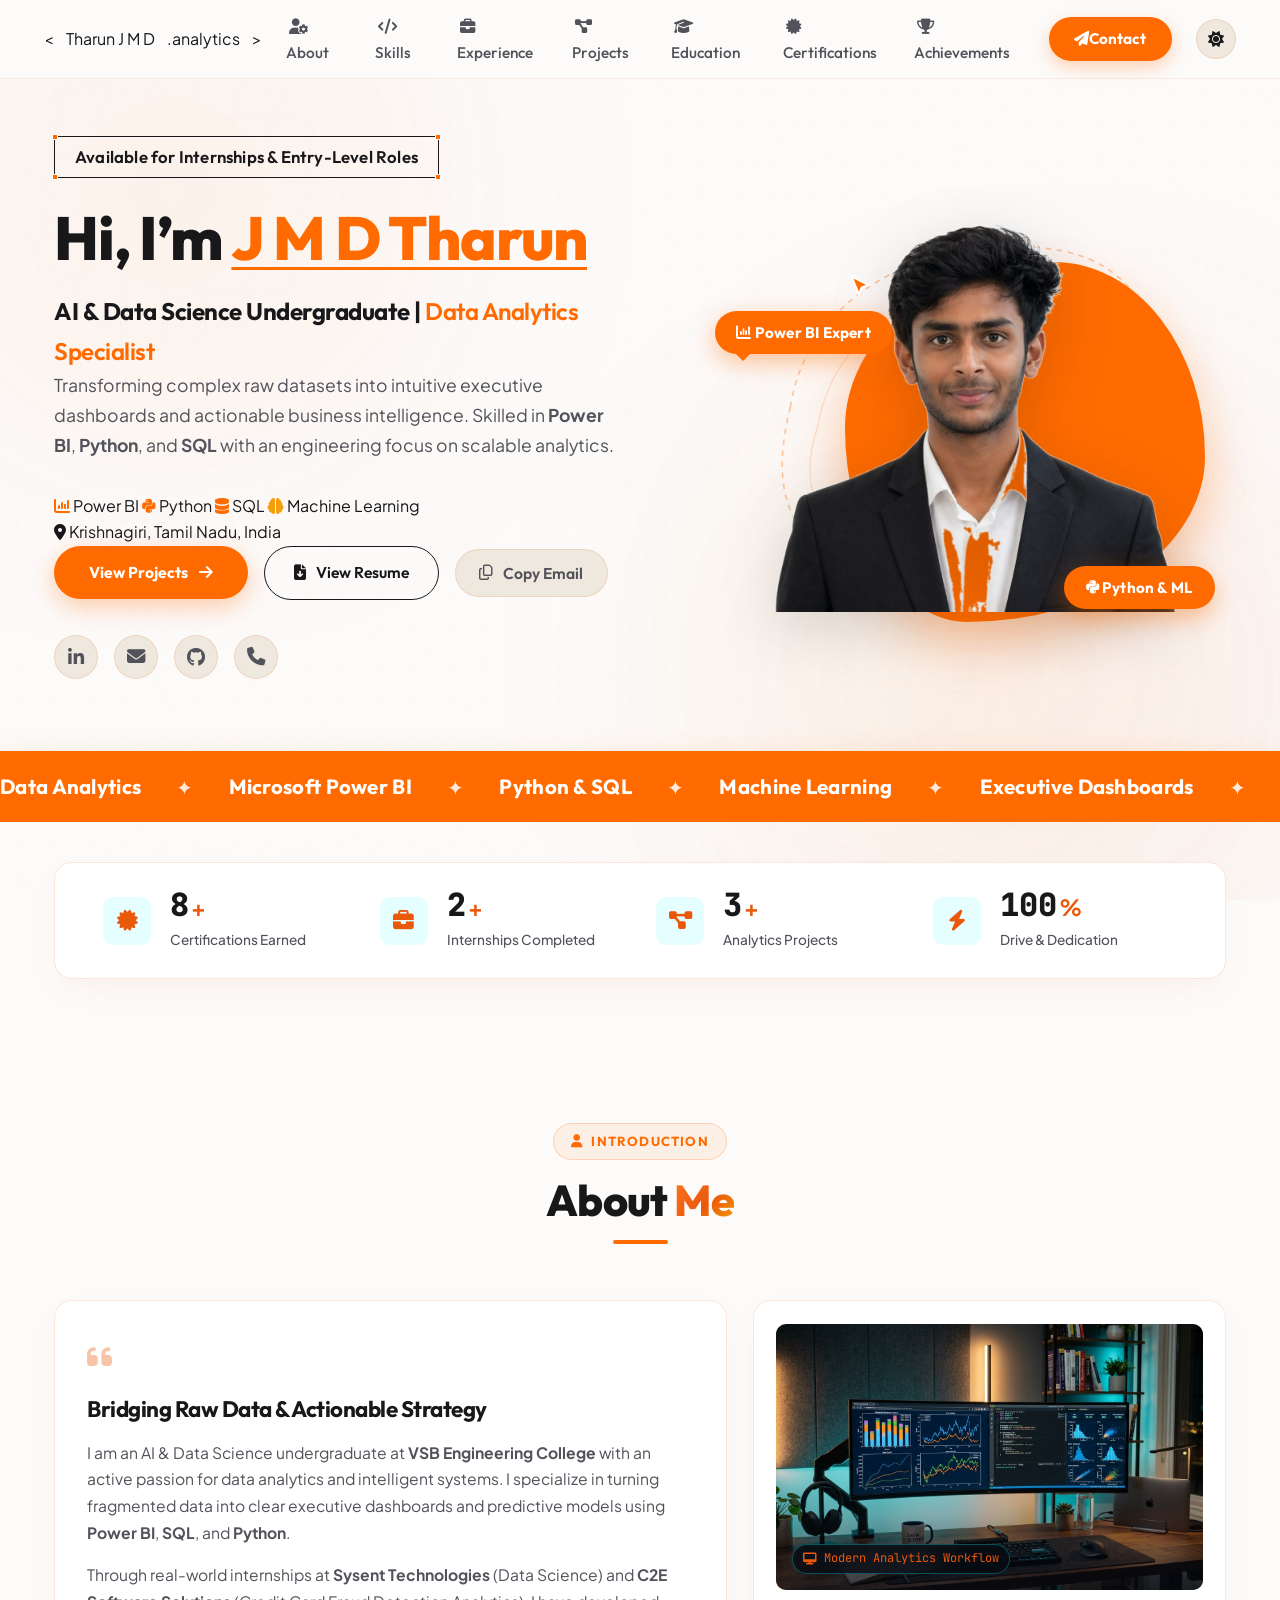
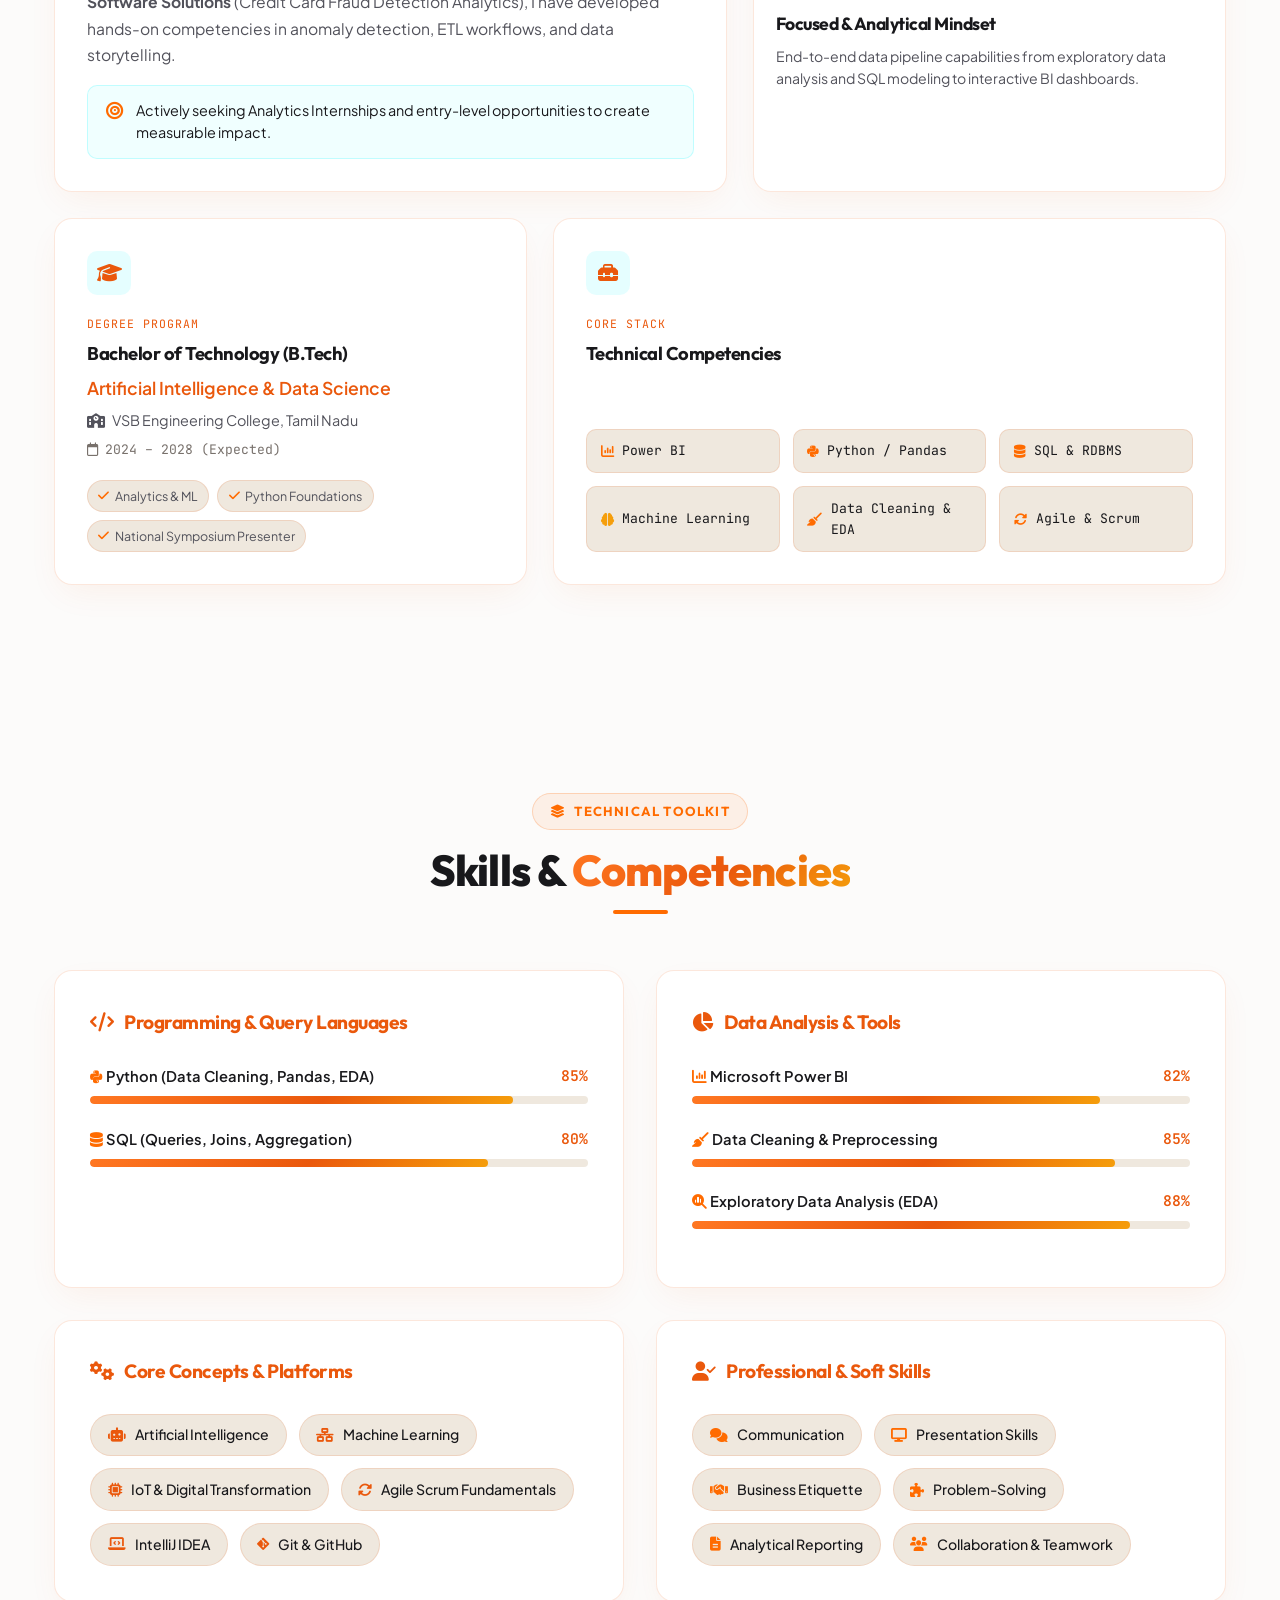
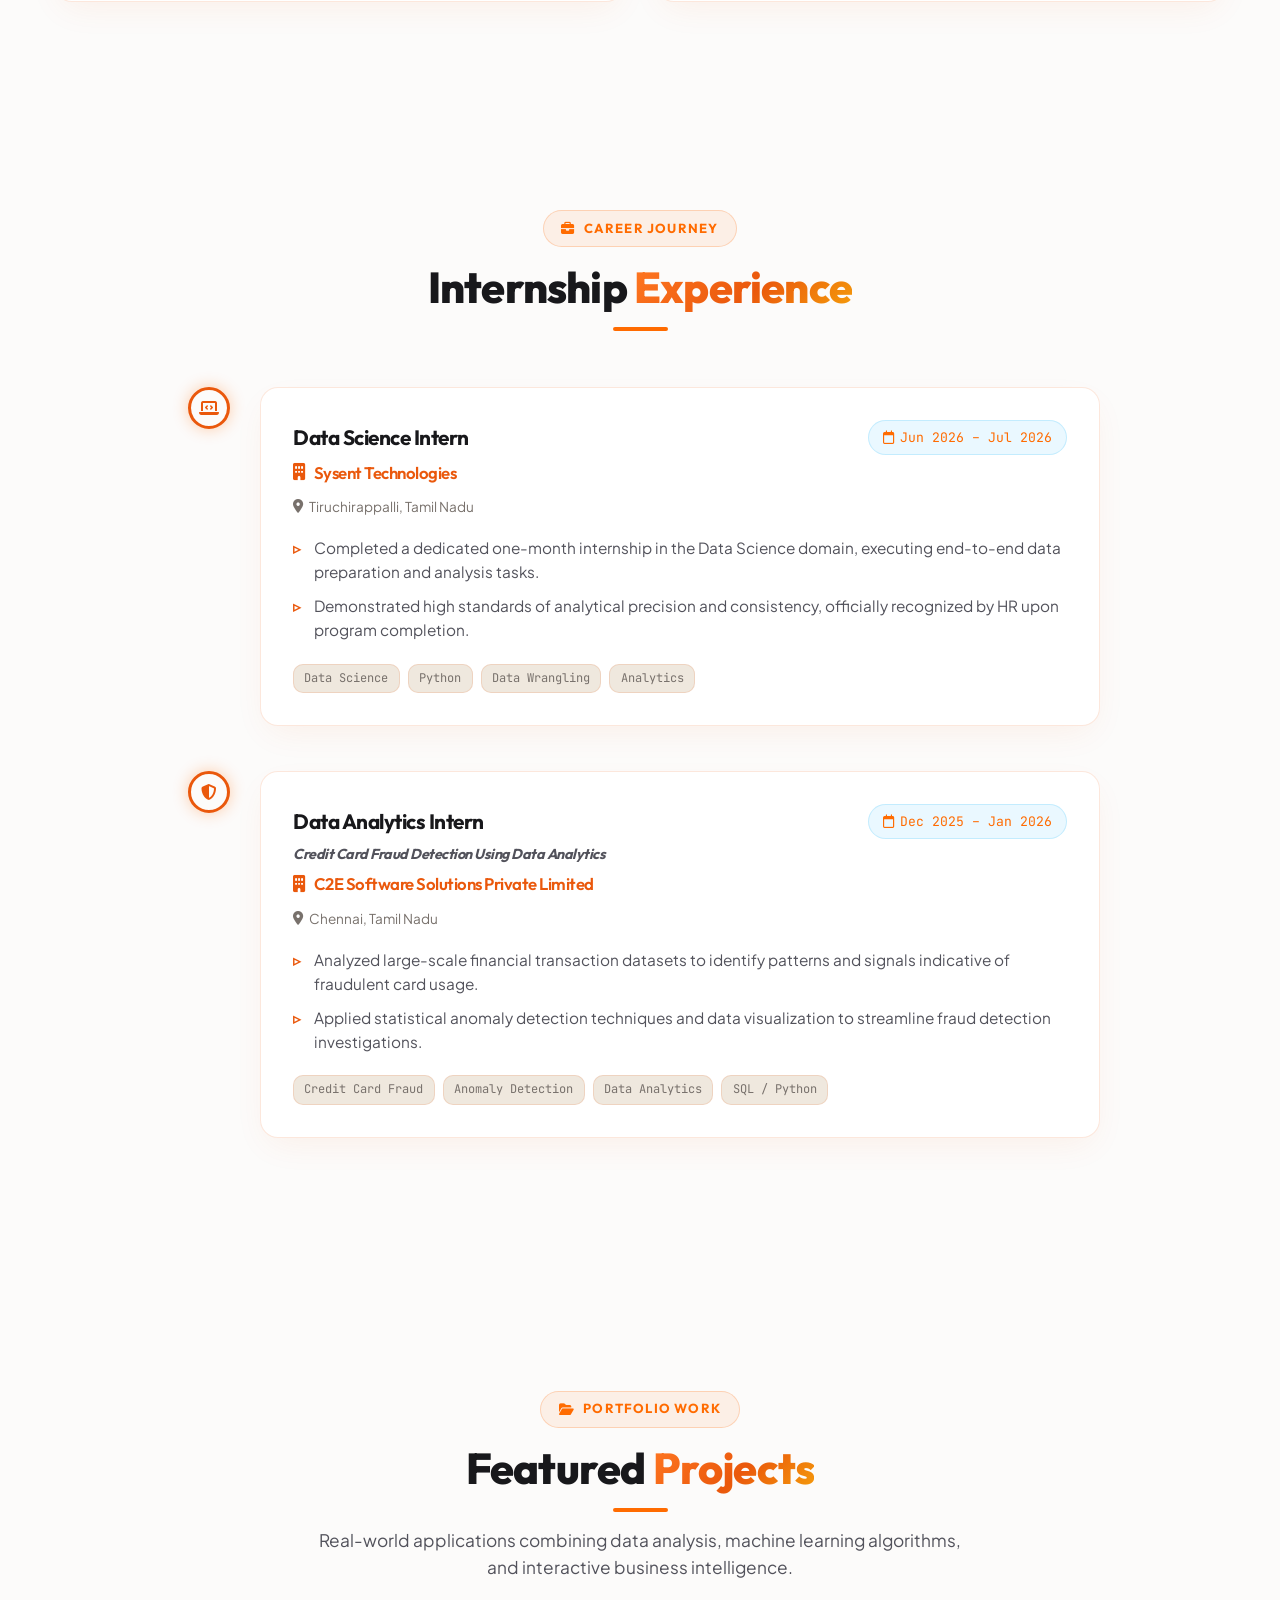
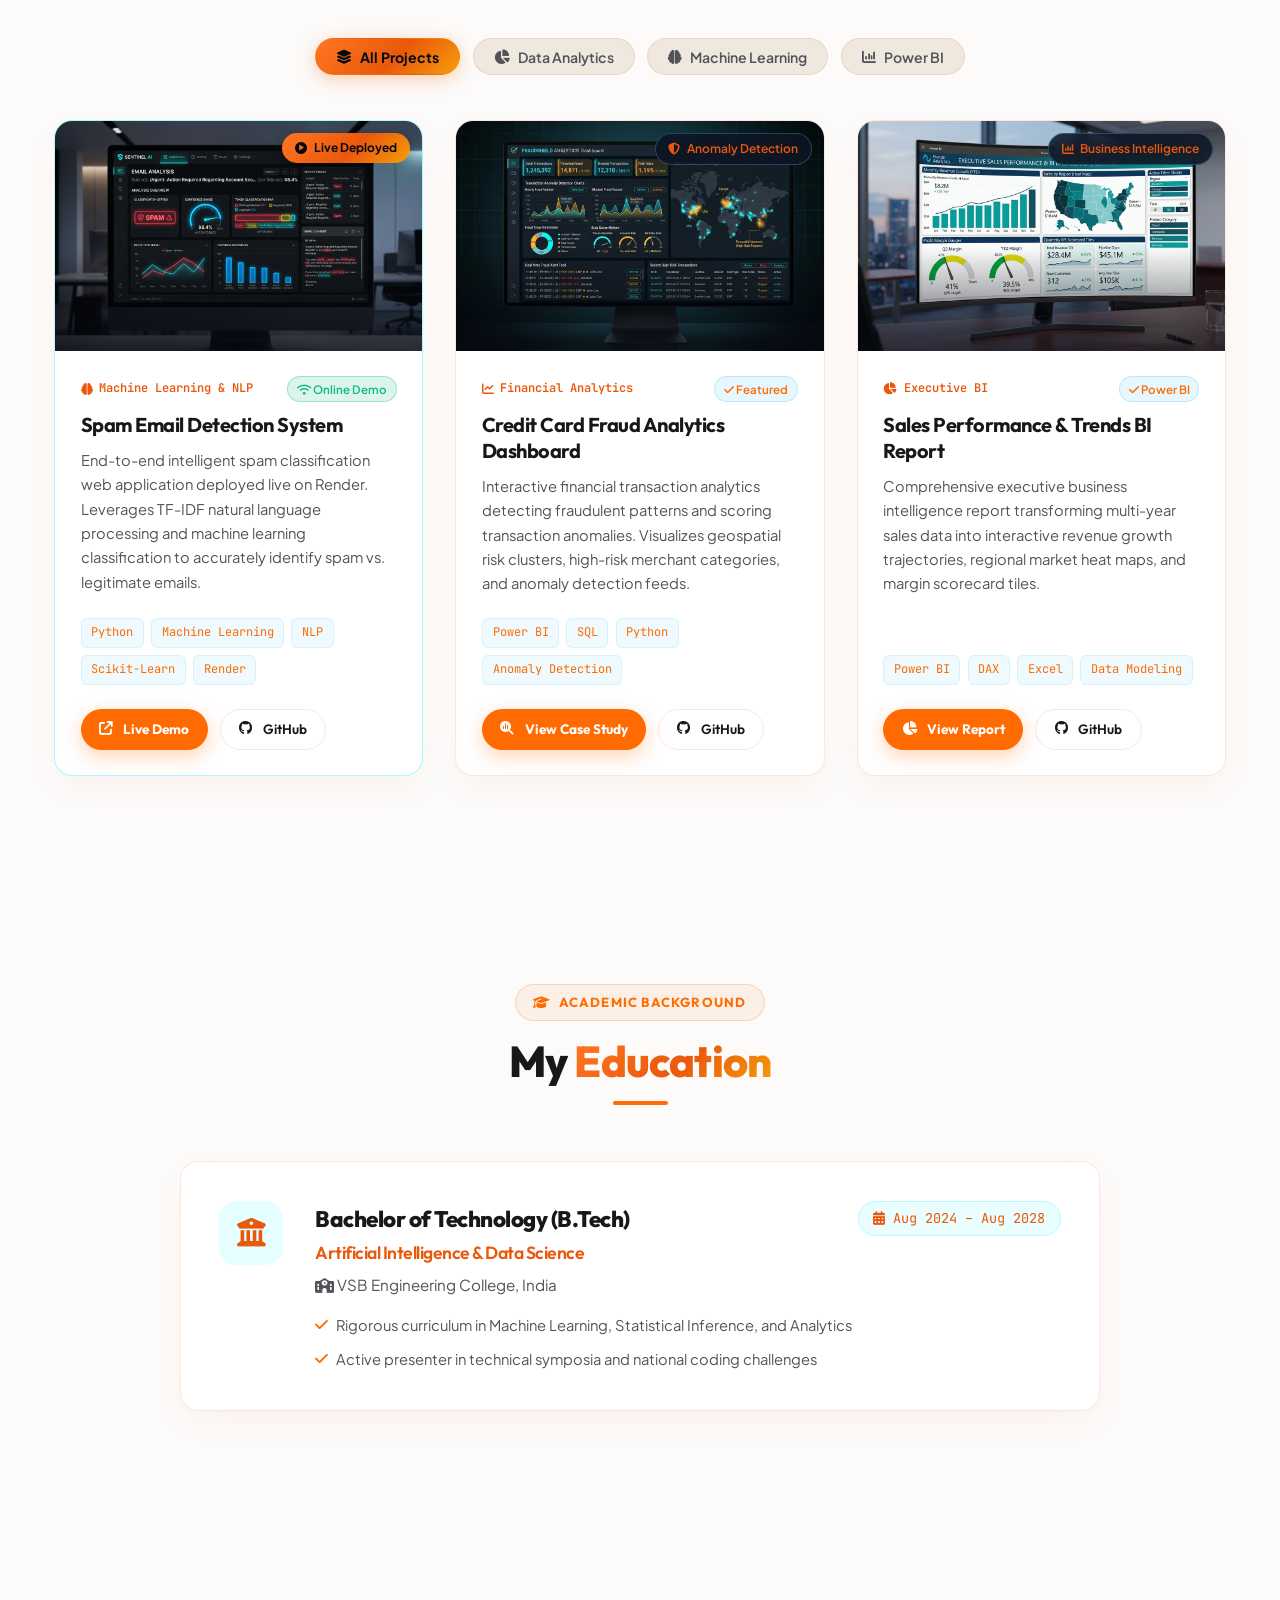
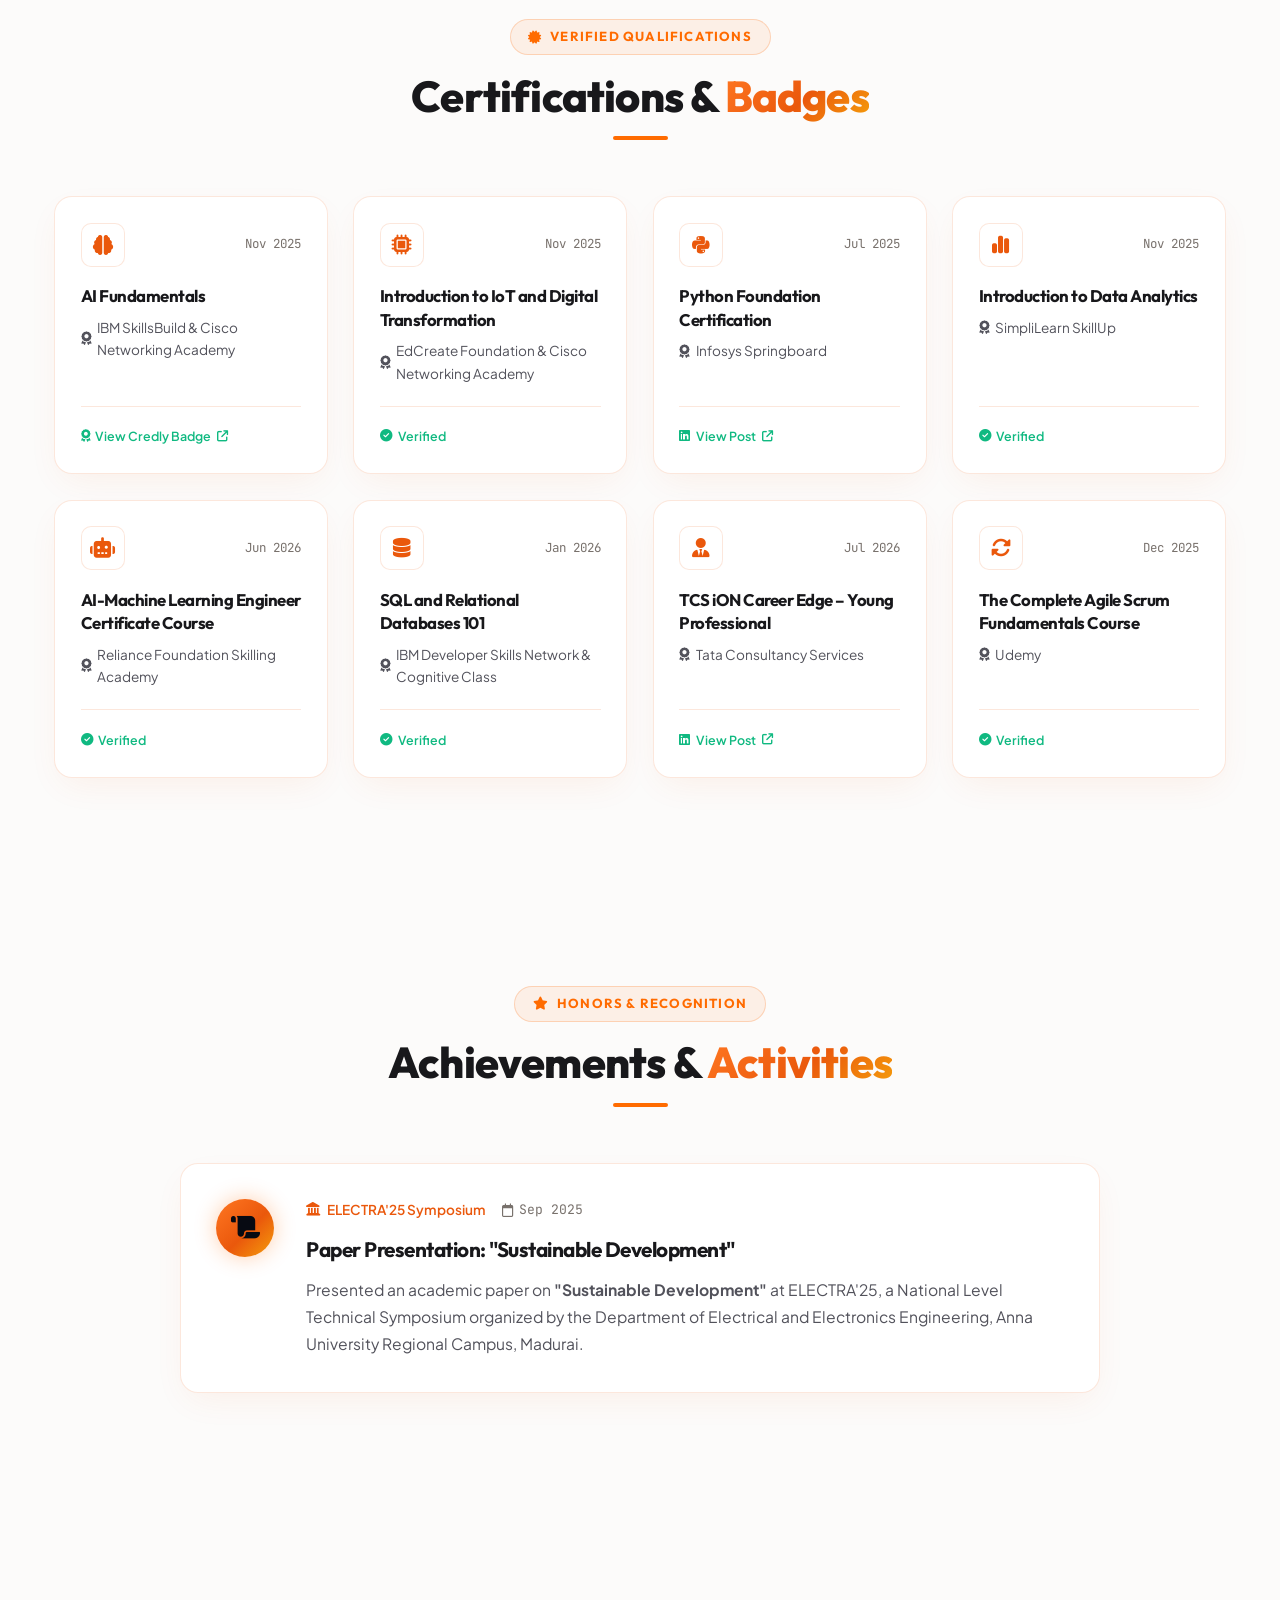
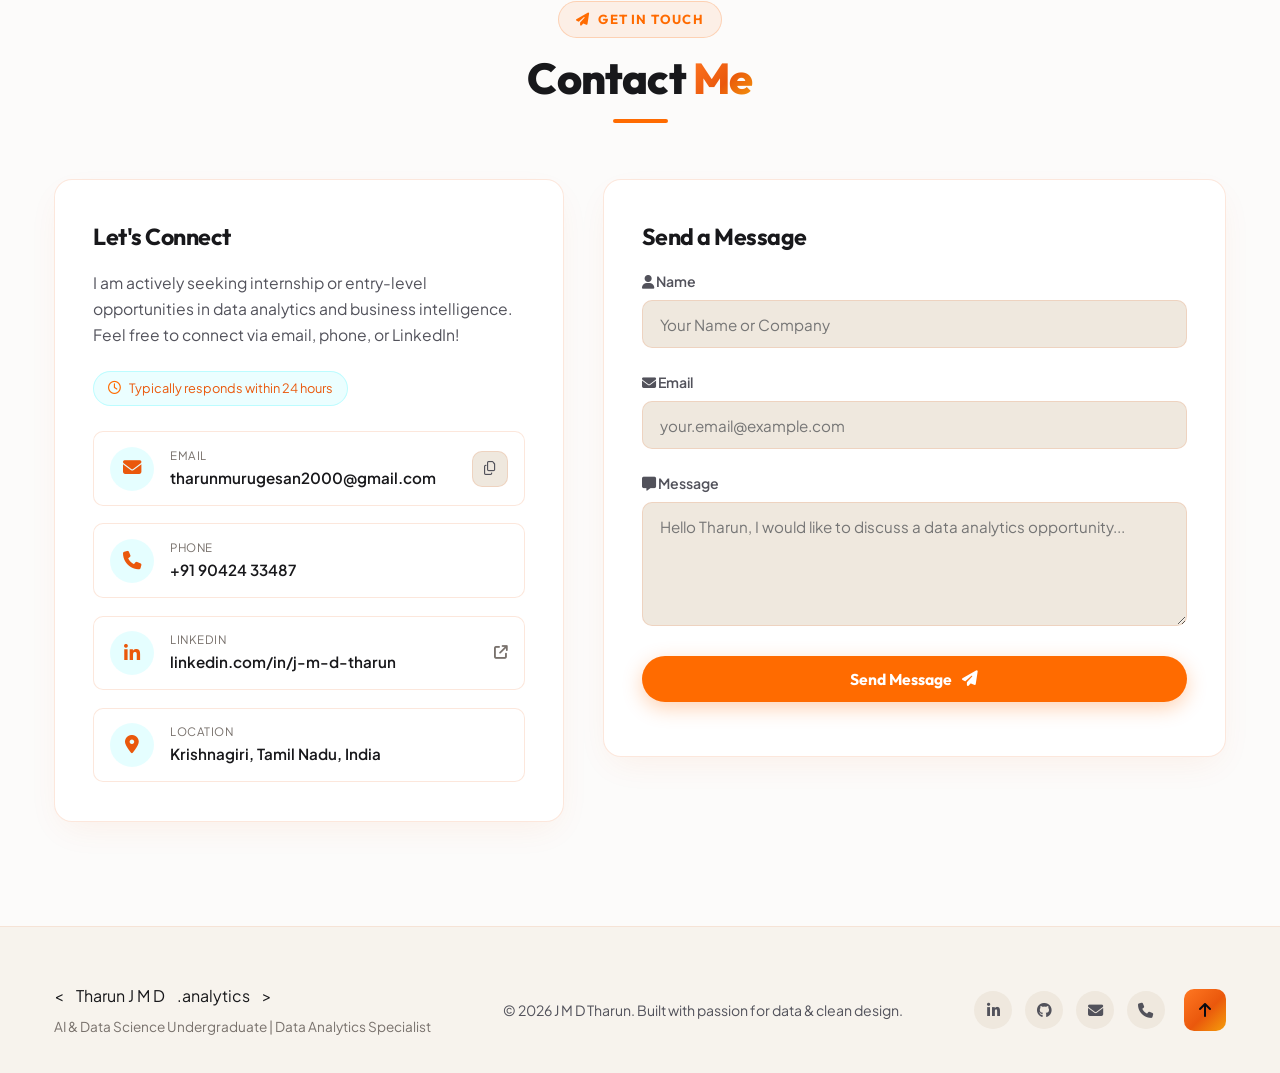
==== commit 834f853c: "Update portfolio design to modern geometric aesthetic with saffron orange palette" ====
--- a/index.html
+++ b/index.html
@@ -1,18 +1,18 @@
 <!DOCTYPE html>
-<html lang="en" data-theme="dark">
+<html lang="en" data-theme="light">
 <head>
     <meta charset="UTF-8">
     <meta name="viewport" content="width=device-width, initial-scale=1.0">
-    <title>J M D Tharun | AI & Data Science | Data Analytics Portfolio</title>
-    <meta name="description" content="Personal portfolio of J M D Tharun - AI & Data Science Undergraduate & Data Analytics Enthusiast skilled in Power BI, Python, SQL, and Machine Learning.">
+    <title>J M D Tharun | AI &amp; Data Science | Data Analytics Portfolio</title>
+    <meta name="description" content="Personal portfolio of J M D Tharun - AI &amp; Data Science Undergraduate &amp; Data Analytics Enthusiast skilled in Power BI, Python, SQL, and Machine Learning.">
     <meta name="keywords" content="J M D Tharun, Data Analytics, Artificial Intelligence, Power BI, Python, SQL, Data Science Portfolio, Krishnagiri">
     <meta name="author" content="J M D Tharun">
     <link rel="icon" type="image/svg+xml" href="data:image/svg+xml,<svg xmlns='http://www.w3.org/2000/svg' viewBox='0 0 100 100'><text y='.9em' font-size='90'>📊</text></svg>">
     
-    <!-- Google Fonts -->
+    <!-- Google Fonts: Outfit (Headings & Badges) + Plus Jakarta Sans (Body) -->
     <link rel="preconnect" href="https://fonts.googleapis.com">
     <link rel="preconnect" href="https://fonts.gstatic.com" crossorigin>
-    <link href="https://fonts.googleapis.com/css2?family=JetBrains+Mono:wght@400;500;600&family=Plus+Jakarta+Sans:wght@300;400;500;600;700;800&display=swap" rel="stylesheet">
+    <link href="https://fonts.googleapis.com/css2?family=Outfit:wght@400;500;600;700;800;900&family=Plus+Jakarta+Sans:wght@300;400;500;600;700;800&family=JetBrains+Mono:wght@400;500;600&display=swap" rel="stylesheet">
     
     <!-- FontAwesome Icons -->
     <link rel="stylesheet" href="https://cdnjs.cloudflare.com/ajax/libs/font-awesome/6.5.1/css/all.min.css">
@@ -26,8 +26,9 @@
         <div class="scroll-progress-bar" id="scroll-progress"></div>
     </div>
 
-    <!-- Background Ambient Glow & Grid -->
+    <!-- Background Ambient Glow, Contour Waves & Grid -->
     <div class="bg-ambient">
+        <div class="contour-waves-bg"></div>
         <div class="glow-orb orb-1"></div>
         <div class="glow-orb orb-2"></div>
         <div class="glow-orb orb-3"></div>
@@ -50,7 +51,7 @@
                     <li><a href="#education" class="nav-link"><i class="fa-solid fa-graduation-cap"></i> Education</a></li>
                     <li><a href="#certifications" class="nav-link"><i class="fa-solid fa-certificate"></i> Certifications</a></li>
                     <li><a href="#achievements" class="nav-link"><i class="fa-solid fa-trophy"></i> Achievements</a></li>
-                    <li><a href="#contact" class="nav-link nav-btn"><i class="fa-solid fa-paper-plane"></i> Contact</a></li>
+                    <li><a href="#contact" class="nav-cta-btn"><i class="fa-solid fa-paper-plane"></i> Contact</a></li>
                 </ul>
             </nav>
 
@@ -70,16 +71,22 @@
     <div class="nav-overlay" id="nav-overlay"></div>
 
     <main>
-        <!-- Hero Section -->
+        <!-- Hero Section (Behance Inspired Layout with Original Content) -->
         <section class="hero-section" id="hero">
             <div class="container hero-container">
                 <div class="hero-content reveal-left">
-                    <div class="hero-status-pill">
-                        <span class="pulse-dot"></span> Available for Internships &amp; Entry-Level Roles
+                    <!-- Figma Selection Box Badge around Status -->
+                    <div class="selection-box-badge">
+                        <span class="corner tl"></span>
+                        <span class="corner tr"></span>
+                        <span class="corner bl"></span>
+                        <span class="corner br"></span>
+                        <span class="pulse-dot"></span>
+                        <span class="badge-text">Available for Internships &amp; Entry-Level Roles</span>
                     </div>
                     
                     <h1 class="hero-title">
-                        Hi, I'm <span class="text-gradient">J M D Tharun</span>
+                        Hi, I’m <span class="name-underline">J M D Tharun</span>
                     </h1>
                     
                     <h2 class="hero-subtitle">
@@ -102,13 +109,13 @@
                     </p>
 
                     <div class="hero-actions">
-                        <a href="#projects" class="btn btn-primary">
+                        <a href="#projects" class="btn btn-pill-primary">
                             <span>View Projects</span> <i class="fa-solid fa-arrow-right"></i>
                         </a>
-                        <a href="resume.html" target="_blank" class="btn btn-secondary" id="download-resume-btn">
+                        <a href="resume.html" target="_blank" class="btn btn-pill-secondary" id="download-resume-btn">
                             <i class="fa-solid fa-file-arrow-down"></i> <span>View Resume</span>
                         </a>
-                        <button class="btn btn-outline copy-email-btn" data-email="tharunmurugesan2000@gmail.com" aria-label="Copy Email Address">
+                        <button class="btn btn-pill-ghost copy-email-btn" data-email="tharunmurugesan2000@gmail.com" aria-label="Copy Email Address">
                             <i class="fa-regular fa-copy"></i> <span>Copy Email</span>
                         </button>
                     </div>
@@ -130,36 +137,73 @@
                 </div>
 
                 <div class="hero-visual reveal-right">
-                    <div class="hero-photo-wrapper">
-                        <div class="photo-glow-ring"></div>
-                        <div class="photo-card glass-card">
-                            <div class="photo-inner">
-                                <img src="assets/images/profile-portrait.png" alt="J M D Tharun - AI and Data Science Professional" class="profile-img" id="hero-profile-image">
-                                <div class="photo-overlay"></div>
-                            </div>
-                            <!-- Floating Glass Badges -->
-                            <div class="float-badge badge-pbi">
-                                <i class="fa-solid fa-chart-column text-teal"></i>
-                                <div>
-                                    <span class="badge-title">Power BI</span>
-                                    <span class="badge-sub">DAX &amp; Visuals</span>
-                                </div>
-                            </div>
-                            <div class="float-badge badge-python">
-                                <i class="fa-brands fa-python text-blue"></i>
-                                <div>
-                                    <span class="badge-title">Python &amp; ML</span>
-                                    <span class="badge-sub">EDA &amp; Models</span>
-                                </div>
-                            </div>
-                            <div class="float-badge badge-status">
-                                <span class="status-indicator-dot"></span>
-                                <div>
-                                    <span class="badge-title">B.Tech AI &amp; DS</span>
-                                    <span class="badge-sub">VSB Engineering</span>
-                                </div>
-                            </div>
-                        </div>
+                    <div class="hero-stage">
+                        <!-- Distinctive Curved Royal Blue Blob Backdrop -->
+                        <div class="hero-blue-blob"></div>
+                        
+                        <!-- Topographic vector contour loops -->
+                        <svg class="hero-contour-svg" viewBox="0 0 520 520" fill="none" xmlns="http://www.w3.org/2000/svg">
+                            <path d="M 60,260 C 80,130 220,70 350,90 C 470,110 490,250 450,370 C 410,480 250,490 130,440 C 50,400 40,340 60,260 Z" stroke="#ff6b00" stroke-width="1.8" stroke-dasharray="6 6" opacity="0.35"/>
+                            <path d="M 90,280 C 110,160 240,110 350,125 C 450,140 460,260 420,350 C 380,440 240,450 150,410 C 80,380 70,340 90,280 Z" stroke="#ff6b00" stroke-width="1.2" opacity="0.2"/>
+                        </svg>
+
+                        <!-- Cutout Transparent Portrait -->
+                        <div class="hero-portrait-wrap">
+                            <img src="assets/images/profile-portrait-transparent.png" alt="J M D Tharun - AI and Data Science Professional" class="hero-portrait-img" id="hero-profile-image">
+                        </div>
+
+                        <!-- Floating Badge 1 (Top Left with Tail): Power BI -->
+                        <div class="hero-chip-badge chip-top">
+                            <div class="chip-bubble">
+                                <i class="fa-solid fa-chart-column"></i>
+                                <span>Power BI Expert</span>
+                            </div>
+                            <div class="chip-pointer"></div>
+                        </div>
+
+                        <!-- Floating Badge 2 (Bottom Right): Python & ML -->
+                        <div class="hero-chip-badge chip-bottom">
+                            <div class="chip-bubble">
+                                <i class="fa-brands fa-python"></i>
+                                <span>Python &amp; ML</span>
+                            </div>
+                        </div>
+
+                        <!-- Decorative 3D cursor arrow and starburst -->
+                        <div class="hero-cursor-decor">
+                            <svg width="26" height="26" viewBox="0 0 24 24" fill="none" xmlns="http://www.w3.org/2000/svg">
+                                <path d="M4 3L11 20L13.5 13.5L20 11L4 3Z" fill="#ff6b00" stroke="#ffffff" stroke-width="2"/>
+                            </svg>
+                        </div>
+                        <div class="hero-star-decor">
+                            <i class="fa-solid fa-sparkles"></i>
+                        </div>
+                    </div>
+                </div>
+            </div>
+
+            <!-- Full-Width Royal Blue Marquee Ticker Ribbon (Tharun's Data Science & Analytics domains) -->
+            <div class="hero-marquee-ribbon">
+                <div class="marquee-track">
+                    <div class="marquee-group">
+                        <span class="marquee-text">Data Analytics</span><span class="marquee-star">✦</span>
+                        <span class="marquee-text">Microsoft Power BI</span><span class="marquee-star">✦</span>
+                        <span class="marquee-text">Python &amp; SQL</span><span class="marquee-star">✦</span>
+                        <span class="marquee-text">Machine Learning</span><span class="marquee-star">✦</span>
+                        <span class="marquee-text">Executive Dashboards</span><span class="marquee-star">✦</span>
+                        <span class="marquee-text">Exploratory Data Analysis</span><span class="marquee-star">✦</span>
+                        <span class="marquee-text">Predictive Modeling</span><span class="marquee-star">✦</span>
+                        <span class="marquee-text">Business Intelligence</span><span class="marquee-star">✦</span>
+                    </div>
+                    <div class="marquee-group" aria-hidden="true">
+                        <span class="marquee-text">Data Analytics</span><span class="marquee-star">✦</span>
+                        <span class="marquee-text">Microsoft Power BI</span><span class="marquee-star">✦</span>
+                        <span class="marquee-text">Python &amp; SQL</span><span class="marquee-star">✦</span>
+                        <span class="marquee-text">Machine Learning</span><span class="marquee-star">✦</span>
+                        <span class="marquee-text">Executive Dashboards</span><span class="marquee-star">✦</span>
+                        <span class="marquee-text">Exploratory Data Analysis</span><span class="marquee-star">✦</span>
+                        <span class="marquee-text">Predictive Modeling</span><span class="marquee-star">✦</span>
+                        <span class="marquee-text">Business Intelligence</span><span class="marquee-star">✦</span>
                     </div>
                 </div>
             </div>
--- a/style.css
+++ b/style.css
@@ -1,77 +1,88 @@
 /* ==========================================================================
    J M D THARUN - PERSONAL PORTFOLIO STYLESHEET
-   Design System: Trending 2025/2026 Tech Glassmorphism & Modern Executive BI
-   Palettes: Deep Space Charcoal & Cyan / Electric Blue with Neon Glow Accents
+   Design System: Behance Inspired Modern Geometric UI/UX
+   Typography: Outfit (Headings & Badges) + Plus Jakarta Sans (Body)
+   Palette: Warm Whitish (#fcfbfa) & Radiant Saffron Orange (#ff6b00)
    ========================================================================== */
 
 /* --------------------------------------------------------------------------
    1. DESIGN SYSTEM & CSS VARIABLES
    -------------------------------------------------------------------------- */
 :root {
-    /* Color Palette - Dark Mode (Default) */
-    --bg-primary: #070a12;
-    --bg-secondary: #0d1322;
-    --bg-tertiary: #131d33;
+    /* Color Palette - Whitish Light Mode (Default) */
+    --bg-primary: #fcfbfa;
+    --bg-secondary: #f7f3ed;
+    --bg-tertiary: #efe8de;
     
-    --card-bg: rgba(15, 23, 42, 0.72);
-    --card-border: rgba(56, 189, 248, 0.14);
-    --card-hover-border: rgba(0, 242, 254, 0.45);
-    --card-shadow: 0 12px 35px -10px rgba(0, 0, 0, 0.65);
-
-    --accent-teal: #00f2fe;
-    --accent-blue: #38bdf8;
-    --accent-indigo: #6366f1;
-    --accent-purple: #a855f7;
-    --accent-gradient: linear-gradient(135deg, #00f2fe 0%, #38bdf8 50%, #6366f1 100%);
-    --accent-glow: rgba(0, 242, 254, 0.28);
-    --accent-glow-sm: rgba(0, 242, 254, 0.15);
-
-    --text-primary: #f8fafc;
-    --text-secondary: #94a3b8;
-    --text-muted: #64748b;
-    --text-highlight: #38bdf8;
-
-    --nav-bg: rgba(7, 10, 18, 0.85);
-    --nav-border: rgba(255, 255, 255, 0.08);
+    --card-bg: #ffffff;
+    --card-border: rgba(234, 88, 12, 0.14);
+    --card-hover-border: rgba(234, 88, 12, 0.48);
+    --card-shadow: 0 12px 35px -8px rgba(234, 88, 12, 0.08);
+
+    --accent-orange: #ff6b00;
+    --accent-orange-hover: #e55600;
+    --accent-orange-light: #fff7ed;
+    --accent-blue: #ff6b00;
+    --accent-blue-hover: #e55600;
+    --accent-blue-light: #fff7ed;
+    --accent-teal: #ea580c;
+    --accent-purple: #f59e0b;
+    --accent-gradient: linear-gradient(135deg, #ff7722 0%, #ea580c 55%, #f59e0b 100%);
+    --accent-glow: rgba(255, 107, 0, 0.32);
+    --accent-glow-sm: rgba(255, 107, 0, 0.14);
+
+    --text-primary: #18181b;
+    --text-secondary: #52525b;
+    --text-muted: #78716c;
+    --text-highlight: #ea580c;
+
+    --nav-bg: rgba(252, 251, 250, 0.94);
+    --nav-border: rgba(234, 88, 12, 0.1);
 
     /* Fonts & Spacing */
-    --font-main: 'Plus Jakarta Sans', -apple-system, BlinkMacSystemFont, sans-serif;
+    --font-heading: 'Outfit', -apple-system, BlinkMacSystemFont, sans-serif;
+    --font-body: 'Plus Jakarta Sans', -apple-system, BlinkMacSystemFont, sans-serif;
     --font-mono: 'JetBrains Mono', monospace;
+    
     --radius-xs: 6px;
     --radius-sm: 10px;
-    --radius-md: 16px;
-    --radius-lg: 24px;
+    --radius-md: 18px;
+    --radius-lg: 26px;
     --radius-full: 9999px;
     --transition: all 0.3s cubic-bezier(0.16, 1, 0.3, 1);
     --transition-slow: all 0.5s cubic-bezier(0.16, 1, 0.3, 1);
 }
 
-/* Light Theme Overrides */
-[data-theme="light"] {
-    --bg-primary: #f8fafc;
-    --bg-secondary: #f1f5f9;
-    --bg-tertiary: #e2e8f0;
-
-    --card-bg: rgba(255, 255, 255, 0.88);
-    --card-border: rgba(2, 132, 199, 0.16);
-    --card-hover-border: rgba(2, 132, 199, 0.45);
-    --card-shadow: 0 12px 30px -8px rgba(15, 23, 42, 0.09);
-
-    --accent-teal: #0284c7;
-    --accent-blue: #2563eb;
-    --accent-indigo: #4f46e5;
-    --accent-purple: #9333ea;
-    --accent-gradient: linear-gradient(135deg, #0284c7 0%, #2563eb 50%, #4f46e5 100%);
-    --accent-glow: rgba(2, 132, 199, 0.2);
-    --accent-glow-sm: rgba(2, 132, 199, 0.1);
-
-    --text-primary: #0f172a;
-    --text-secondary: #475569;
-    --text-muted: #64748b;
-    --text-highlight: #0284c7;
-
-    --nav-bg: rgba(248, 250, 252, 0.9);
-    --nav-border: rgba(0, 0, 0, 0.08);
+/* Dark Theme Overrides (Warm Charcoal & Saffron Glow) */
+[data-theme="dark"] {
+    --bg-primary: #12100e;
+    --bg-secondary: #1a1715;
+    --bg-tertiary: #26221f;
+
+    --card-bg: rgba(26, 23, 21, 0.85);
+    --card-border: rgba(255, 107, 0, 0.28);
+    --card-hover-border: rgba(255, 107, 0, 0.65);
+    --card-shadow: 0 16px 40px -10px rgba(0, 0, 0, 0.7);
+
+    --accent-orange: #ff6b00;
+    --accent-orange-hover: #ff8533;
+    --accent-orange-light: rgba(255, 107, 0, 0.15);
+    --accent-blue: #ff6b00;
+    --accent-blue-hover: #ff8533;
+    --accent-blue-light: rgba(255, 107, 0, 0.15);
+    --accent-teal: #fb923c;
+    --accent-purple: #f59e0b;
+    --accent-gradient: linear-gradient(135deg, #ff7722 0%, #fb923c 60%, #f59e0b 100%);
+    --accent-glow: rgba(255, 107, 0, 0.35);
+    --accent-glow-sm: rgba(255, 107, 0, 0.18);
+
+    --text-primary: #fafaf9;
+    --text-secondary: #d6d3d1;
+    --text-muted: #a8a29e;
+    --text-highlight: #fb923c;
+
+    --nav-bg: rgba(18, 16, 14, 0.92);
+    --nav-border: rgba(255, 107, 0, 0.2);
 }
 
 /* --------------------------------------------------------------------------
@@ -89,13 +100,18 @@
 }
 
 body {
-    font-family: var(--font-main);
+    font-family: var(--font-body);
     background-color: var(--bg-primary);
     color: var(--text-primary);
     line-height: 1.65;
     overflow-x: hidden;
     transition: background-color 0.4s ease, color 0.4s ease;
     position: relative;
+}
+
+h1, h2, h3, h4, h5, h6 {
+    font-family: var(--font-heading);
+    letter-spacing: -0.5px;
 }
 
 /* Scroll Progress Bar */
@@ -112,14 +128,14 @@
 .scroll-progress-bar {
     height: 100%;
     width: 0%;
-    background: var(--accent-gradient);
-    box-shadow: 0 0 12px var(--accent-teal);
+    background: var(--accent-blue);
+    box-shadow: 0 0 12px var(--accent-blue);
     transition: width 0.1s ease-out;
 }
 
 /* Custom Scrollbar */
 ::-webkit-scrollbar {
-    width: 9px;
+    width: 8px;
 }
 ::-webkit-scrollbar-track {
     background: var(--bg-primary);
@@ -168,20 +184,22 @@
     display: inline-block;
 }
 
-.text-teal { color: var(--accent-teal); }
+.text-highlight-blue {
+    color: var(--accent-blue);
+}
+
+.text-teal { color: var(--accent-blue); }
 .text-blue { color: var(--accent-blue); }
 .text-purple { color: var(--accent-purple); }
 
 .highlight {
-    color: var(--accent-teal);
+    color: var(--accent-blue);
     font-weight: 600;
 }
 
-/* Glassmorphic Cards */
+/* Glassmorphic & Modern Cards */
 .glass-card {
     background: var(--card-bg);
-    backdrop-filter: blur(18px);
-    -webkit-backdrop-filter: blur(18px);
     border: 1px solid var(--card-border);
     border-radius: var(--radius-md);
     box-shadow: var(--card-shadow);
@@ -195,7 +213,7 @@
 }
 
 /* --------------------------------------------------------------------------
-   3. BACKGROUND AMBIENT GLOW & GRID
+   3. BACKGROUND AMBIENT GLOW, TOPO WAVES & GRID
    -------------------------------------------------------------------------- */
 .bg-ambient {
     position: fixed;
@@ -208,11 +226,27 @@
     overflow: hidden;
 }
 
+/* Subtle Topographic Contour Waves */
+.contour-waves-bg {
+    position: absolute;
+    inset: 0;
+    opacity: 0.04;
+    background-image: repeating-radial-gradient(circle at 75% 35%, transparent 0, transparent 40px, rgba(255, 107, 0, 0.4) 41px, transparent 42px),
+                      repeating-radial-gradient(circle at 20% 70%, transparent 0, transparent 55px, rgba(255, 107, 0, 0.3) 56px, transparent 57px);
+    pointer-events: none;
+}
+
+[data-theme="dark"] .contour-waves-bg {
+    opacity: 0.08;
+    background-image: repeating-radial-gradient(circle at 75% 35%, transparent 0, transparent 40px, rgba(255, 255, 255, 0.3) 41px, transparent 42px),
+                      repeating-radial-gradient(circle at 20% 70%, transparent 0, transparent 55px, rgba(255, 107, 0, 0.4) 56px, transparent 57px);
+}
+
 .glow-orb {
     position: absolute;
     border-radius: 50%;
-    filter: blur(130px);
-    opacity: 0.28;
+    filter: blur(140px);
+    opacity: 0.16;
     animation: floatOrb 18s ease-in-out infinite alternate;
 }
 
@@ -221,7 +255,7 @@
     left: -10%;
     width: 600px;
     height: 600px;
-    background: radial-gradient(circle, var(--accent-teal) 0%, rgba(0,0,0,0) 70%);
+    background: radial-gradient(circle, #ff6b00 0%, rgba(0,0,0,0) 70%);
 }
 
 .orb-2 {
@@ -229,7 +263,7 @@
     right: -10%;
     width: 700px;
     height: 700px;
-    background: radial-gradient(circle, var(--accent-indigo) 0%, rgba(0,0,0,0) 70%);
+    background: radial-gradient(circle, #ea580c 0%, rgba(0,0,0,0) 70%);
     animation-delay: -9s;
 }
 
@@ -238,8 +272,8 @@
     left: 50%;
     width: 500px;
     height: 500px;
-    background: radial-gradient(circle, var(--accent-purple) 0%, rgba(0,0,0,0) 70%);
-    opacity: 0.15;
+    background: radial-gradient(circle, #f59e0b 0%, rgba(0,0,0,0) 70%);
+    opacity: 0.1;
     animation-delay: -5s;
 }
 
@@ -251,17 +285,17 @@
 .bg-grid {
     position: absolute;
     inset: 0;
-    background-image: radial-gradient(rgba(255, 255, 255, 0.06) 1px, transparent 1px);
-    background-size: 34px 34px;
-    opacity: 0.45;
-}
-
-[data-theme="light"] .bg-grid {
-    background-image: radial-gradient(rgba(0, 0, 0, 0.07) 1px, transparent 1px);
+    background-image: radial-gradient(rgba(234, 88, 12, 0.07) 1px, transparent 1px);
+    background-size: 36px 36px;
+    opacity: 0.6;
+}
+
+[data-theme="dark"] .bg-grid {
+    background-image: radial-gradient(rgba(255, 255, 255, 0.05) 1px, transparent 1px);
 }
 
 /* --------------------------------------------------------------------------
-   4. NAVIGATION BAR
+   4. NAVIGATION BAR (BEHANCE MINIMALIST CLEAN STYLE)
    -------------------------------------------------------------------------- */
 .navbar {
     position: fixed;
@@ -270,97 +304,105 @@
     width: 100%;
     z-index: 1000;
     background: var(--nav-bg);
-    backdrop-filter: blur(16px);
-    -webkit-backdrop-filter: blur(16px);
+    backdrop-filter: blur(18px);
+    -webkit-backdrop-filter: blur(18px);
     border-bottom: 1px solid var(--nav-border);
     transition: var(--transition);
 }
 
 .navbar.scrolled {
-    padding: 0.2rem 0;
-    box-shadow: 0 10px 30px -5px rgba(0, 0, 0, 0.35);
+    padding: 0.15rem 0;
+    box-shadow: 0 10px 30px -5px rgba(0, 0, 0, 0.08);
 }
 
 .nav-container {
     display: flex;
     align-items: center;
     justify-content: space-between;
-    height: 74px;
+    height: 78px;
     max-width: 1240px;
     margin: 0 auto;
     padding: 0 1.5rem;
-    gap: 1rem;
+    gap: 1.5rem;
 }
 
 .nav-brand {
-    font-family: var(--font-mono);
-    font-size: 1.1rem;
-    font-weight: 700;
+    display: inline-flex;
+    align-items: center;
+    gap: 0.75rem;
+    text-decoration: none;
+}
+
+.brand-symbol {
+    display: flex;
+    align-items: center;
+    justify-content: center;
+}
+
+.brand-title {
+    font-family: var(--font-heading);
+    font-size: 1.35rem;
+    font-weight: 800;
     color: var(--text-primary);
-    display: inline-flex;
-    align-items: center;
-    white-space: nowrap;
-    text-decoration: none;
     letter-spacing: -0.5px;
 }
 
-.brand-text {
-    color: var(--text-primary);
-}
-
-.brand-accent {
-    color: var(--accent-teal);
-}
-
-.brand-code {
-    color: var(--text-muted);
+.brand-dot {
+    color: var(--accent-blue);
 }
 
 .nav-list {
     display: flex;
     align-items: center;
-    gap: 0.75rem;
+    gap: 1.5rem;
 }
 
 .nav-link {
-    font-size: 0.88rem;
+    font-family: var(--font-heading);
+    font-size: 0.96rem;
     font-weight: 500;
     color: var(--text-secondary);
-    display: flex;
-    align-items: center;
-    gap: 0.4rem;
-    padding: 0.4rem 0.65rem;
-    border-radius: var(--radius-sm);
-    white-space: nowrap;
+    padding: 0.4rem 0.2rem;
+    position: relative;
     transition: var(--transition);
 }
 
-.nav-link i {
-    font-size: 0.82rem;
-    opacity: 0.85;
-}
-
 .nav-link:hover, .nav-link.active {
-    color: var(--accent-teal);
-    background: rgba(0, 242, 254, 0.06);
-}
-
-.nav-btn {
-    background: var(--accent-gradient);
-    color: #070a12 !important;
+    color: var(--accent-blue);
+    font-weight: 600;
+}
+
+.nav-link.active::after {
+    content: '';
+    position: absolute;
+    bottom: -2px;
+    left: 0;
+    width: 100%;
+    height: 2px;
+    background-color: var(--accent-blue);
+    border-radius: 2px;
+}
+
+/* Nav CTA Button: Pill-shaped Royal Blue */
+.nav-cta-btn {
+    font-family: var(--font-heading);
+    font-size: 0.95rem;
     font-weight: 700;
-    padding: 0.48rem 1.15rem;
+    color: #ffffff !important;
+    background: var(--accent-blue);
+    padding: 0.62rem 1.6rem;
     border-radius: var(--radius-full);
-}
-
-.nav-btn i {
-    color: #070a12;
-}
-
-.nav-btn:hover {
-    box-shadow: 0 4px 18px var(--accent-glow);
+    display: inline-flex;
+    align-items: center;
+    justify-content: center;
+    box-shadow: 0 6px 18px rgba(255, 107, 0, 0.3);
+    transition: var(--transition);
+}
+
+.nav-cta-btn:hover {
+    background: var(--accent-blue-hover);
     transform: translateY(-2px);
-    background: var(--accent-gradient) !important;
+    box-shadow: 0 10px 24px rgba(255, 107, 0, 0.42);
 }
 
 .nav-controls {
@@ -385,8 +427,8 @@
 }
 
 .theme-toggle:hover {
-    border-color: var(--accent-teal);
-    color: var(--accent-teal);
+    border-color: var(--accent-blue);
+    color: var(--accent-blue);
     box-shadow: 0 0 15px var(--accent-glow-sm);
 }
 
@@ -429,7 +471,7 @@
 .nav-overlay {
     position: fixed;
     inset: 0;
-    background: rgba(0, 0, 0, 0.65);
+    background: rgba(0, 0, 0, 0.6);
     backdrop-filter: blur(5px);
     -webkit-backdrop-filter: blur(5px);
     z-index: 998;
@@ -448,43 +490,97 @@
 }
 
 /* --------------------------------------------------------------------------
-   5. BUTTONS & UI COMPONENTS
+   5. BUTTONS & UI PILLS (BEHANCE SPECIFICATION)
    -------------------------------------------------------------------------- */
 .btn {
     display: inline-flex;
     align-items: center;
     justify-content: center;
     gap: 0.65rem;
-    padding: 0.78rem 1.65rem;
-    font-size: 0.95rem;
-    font-weight: 600;
+    font-family: var(--font-heading);
+    font-size: 0.98rem;
     border-radius: var(--radius-full);
     cursor: pointer;
     transition: var(--transition);
     border: none;
     text-decoration: none;
-}
-
+    white-space: nowrap;
+}
+
+/* Primary Pill Button: Solid Royal Blue */
+.btn-pill-primary {
+    background: var(--accent-blue);
+    color: #ffffff;
+    font-weight: 700;
+    padding: 0.85rem 2.2rem;
+    box-shadow: 0 8px 24px rgba(255, 107, 0, 0.32);
+}
+
+.btn-pill-primary:hover {
+    background: var(--accent-blue-hover);
+    transform: translateY(-3px);
+    box-shadow: 0 12px 30px rgba(255, 107, 0, 0.45);
+    color: #ffffff;
+}
+
+/* Secondary Pill Button: Thin Border Dark/White */
+.btn-pill-secondary {
+    background: transparent;
+    color: var(--text-primary);
+    border: 1.5px solid var(--text-primary);
+    font-weight: 600;
+    padding: 0.82rem 1.8rem;
+}
+
+.btn-pill-secondary:hover {
+    border-color: var(--accent-blue);
+    color: var(--accent-blue);
+    background: rgba(255, 107, 0, 0.05);
+    transform: translateY(-3px);
+}
+
+/* Ghost Pill Button */
+.btn-pill-ghost {
+    background: var(--bg-tertiary);
+    color: var(--text-secondary);
+    border: 1px solid var(--card-border);
+    font-weight: 600;
+    padding: 0.82rem 1.45rem;
+}
+
+.btn-pill-ghost:hover {
+    border-color: var(--accent-blue);
+    color: var(--accent-blue);
+    transform: translateY(-3px);
+    box-shadow: 0 4px 18px var(--accent-glow-sm);
+}
+
+/* Legacy Button Compatibility */
 .btn-primary {
-    background: var(--accent-gradient);
-    color: #070a12;
+    background: var(--accent-blue);
+    color: #ffffff;
     font-weight: 700;
-    box-shadow: 0 4px 22px var(--accent-glow);
+    padding: 0.8rem 1.8rem;
+    box-shadow: 0 6px 20px rgba(255, 107, 0, 0.3);
 }
 
 .btn-primary:hover {
+    background: var(--accent-blue-hover);
     transform: translateY(-3px);
-    box-shadow: 0 8px 28px var(--accent-glow);
+    box-shadow: 0 10px 26px rgba(255, 107, 0, 0.42);
+    color: #ffffff;
 }
 
 .btn-secondary {
-    background: rgba(56, 189, 248, 0.12);
-    color: var(--accent-teal);
-    border: 1px solid var(--card-hover-border);
+    background: rgba(255, 107, 0, 0.08);
+    color: var(--accent-blue);
+    border: 1px solid rgba(255, 107, 0, 0.25);
+    padding: 0.8rem 1.8rem;
+    font-weight: 600;
 }
 
 .btn-secondary:hover {
-    background: rgba(56, 189, 248, 0.22);
+    background: rgba(255, 107, 0, 0.16);
     transform: translateY(-3px);
     box-shadow: 0 4px 20px var(--accent-glow-sm);
 }
@@ -492,14 +588,15 @@
 .btn-outline {
     background: transparent;
     color: var(--text-primary);
-    border: 1px solid var(--card-border);
+    border: 1.5px solid var(--card-border);
+    padding: 0.8rem 1.8rem;
+    font-weight: 600;
 }
 
 .btn-outline:hover {
-    border-color: var(--accent-teal);
-    color: var(--accent-teal);
+    border-color: var(--accent-blue);
+    color: var(--accent-blue);
     transform: translateY(-3px);
-    box-shadow: 0 4px 20px var(--accent-glow-sm);
 }
 
 .btn-sm {
@@ -511,7 +608,7 @@
     width: 100%;
 }
 
-/* Section Header */
+/* Section Headers */
 .section-header {
     margin-bottom: 3.5rem;
 }
@@ -524,152 +621,143 @@
     display: inline-flex;
     align-items: center;
     gap: 0.5rem;
-    padding: 0.35rem 0.95rem;
-    font-size: 0.8rem;
-    font-weight: 600;
-    font-family: var(--font-mono);
+    padding: 0.4rem 1.1rem;
+    font-size: 0.82rem;
+    font-weight: 700;
+    font-family: var(--font-heading);
     text-transform: uppercase;
     letter-spacing: 1.2px;
-    color: var(--accent-teal);
-    background: rgba(0, 242, 254, 0.08);
-    border: 1px solid rgba(0, 242, 254, 0.22);
+    color: var(--accent-blue);
+    background: rgba(255, 107, 0, 0.08);
+    border: 1px solid rgba(255, 107, 0, 0.22);
     border-radius: var(--radius-full);
-    margin-bottom: 0.85rem;
+    margin-bottom: 0.95rem;
 }
 
 .section-title {
-    font-size: 2.4rem;
+    font-family: var(--font-heading);
+    font-size: 2.7rem;
     font-weight: 800;
-    letter-spacing: -0.6px;
+    letter-spacing: -0.8px;
     line-height: 1.2;
 }
 
 .section-subtitle {
-    font-size: 1.05rem;
+    font-size: 1.08rem;
     color: var(--text-secondary);
     max-width: 650px;
     margin: 0.9rem auto 0;
+    line-height: 1.6;
 }
 
 .title-underline {
-    width: 64px;
+    width: 55px;
     height: 4px;
-    background: var(--accent-gradient);
+    background: var(--accent-blue);
     border-radius: var(--radius-full);
     margin: 0.85rem auto 0;
 }
 
 /* --------------------------------------------------------------------------
-   6. HERO SECTION (WITH PROMINENT PROFILE PHOTO)
+   6. HERO SECTION (BEHANCE REFERENCE DIRECT MATCH)
    -------------------------------------------------------------------------- */
 .hero-section {
     padding-top: 8.5rem;
-    padding-bottom: 4rem;
-    min-height: 90vh;
-    display: flex;
-    align-items: center;
+    padding-bottom: 0;
+    min-height: calc(100vh - 78px);
+    display: flex;
+    flex-direction: column;
+    justify-content: space-between;
+    position: relative;
+    overflow: hidden;
 }
 
 .hero-container {
     display: grid;
-    grid-template-columns: 1.15fr 0.85fr;
+    grid-template-columns: 1.1fr 0.9fr;
     gap: 3.5rem;
     align-items: center;
-}
-
-.hero-status-pill {
+    margin-bottom: 3.5rem;
+}
+
+/* Figma Selection Box: Hello ! */
+.selection-box-badge {
+    position: relative;
     display: inline-flex;
     align-items: center;
-    gap: 0.65rem;
-    padding: 0.42rem 1.05rem;
-    font-size: 0.85rem;
+    justify-content: center;
+    border: 1.5px solid var(--text-primary);
+    padding: 0.38rem 1.25rem;
+    margin-bottom: 1.6rem;
+    user-select: none;
+    transition: var(--transition);
+}
+
+.selection-box-badge .badge-text {
+    font-family: var(--font-heading);
+    font-size: 1.05rem;
     font-weight: 600;
-    color: #10b981;
-    background: rgba(16, 185, 129, 0.1);
-    border: 1px solid rgba(16, 185, 129, 0.28);
-    border-radius: var(--radius-full);
-    margin-bottom: 1.3rem;
-}
-
-.pulse-dot {
-    width: 8px;
-    height: 8px;
-    background-color: #10b981;
-    border-radius: 50%;
-    box-shadow: 0 0 0 0 rgba(16, 185, 129, 0.7);
-    animation: pulseGlow 2s infinite;
-}
-
-@keyframes pulseGlow {
-    0% { box-shadow: 0 0 0 0 rgba(16, 185, 129, 0.7); }
-    70% { box-shadow: 0 0 0 10px rgba(16, 185, 129, 0); }
-    100% { box-shadow: 0 0 0 0 rgba(16, 185, 129, 0); }
-}
-
+    color: var(--text-primary);
+    letter-spacing: 0.2px;
+}
+
+/* 4 Anchor Handles / Corner Squares */
+.selection-box-badge .corner {
+    position: absolute;
+    width: 6px;
+    height: 6px;
+    background: var(--accent-blue);
+    border: 1px solid #ffffff;
+    box-sizing: border-box;
+}
+
+.selection-box-badge .corner.tl { top: -3px; left: -3px; }
+.selection-box-badge .corner.tr { top: -3px; right: -3px; }
+.selection-box-badge .corner.bl { bottom: -3px; left: -3px; }
+.selection-box-badge .corner.br { bottom: -3px; right: -3px; }
+
+/* Hero Title with Underline Accent */
 .hero-title {
-    font-size: 3.6rem;
+    font-family: var(--font-heading);
+    font-size: 3.8rem;
     font-weight: 800;
-    line-height: 1.12;
-    margin-bottom: 0.85rem;
+    line-height: 1.14;
+    margin-bottom: 1.2rem;
     letter-spacing: -1.2px;
-}
-
-.hero-subtitle {
-    font-size: 1.25rem;
-    font-weight: 500;
-    color: var(--text-secondary);
-    margin-bottom: 1.2rem;
-}
-
-.hero-subtitle .divider {
-    color: var(--text-muted);
-    margin: 0 0.45rem;
+    color: var(--text-primary);
+}
+
+.name-underline {
+    color: var(--accent-blue);
+    text-decoration: underline;
+    text-decoration-color: var(--accent-blue);
+    text-underline-offset: 7px;
+    text-decoration-thickness: 3px;
+    display: inline-block;
+}
+
+.hero-role-text {
+    display: block;
+    color: var(--text-primary);
+    font-weight: 800;
+    font-size: 3.2rem;
+    line-height: 1.18;
+    letter-spacing: -1px;
+    margin-top: 0.25rem;
 }
 
 .hero-bio {
-    font-size: 1.05rem;
+    font-size: 1.1rem;
     color: var(--text-secondary);
     line-height: 1.7;
-    margin-bottom: 1.6rem;
-    max-width: 600px;
-}
-
-.hero-tags {
+    margin-bottom: 2rem;
+    max-width: 560px;
+}
+
+.hero-actions {
     display: flex;
     flex-wrap: wrap;
-    gap: 0.75rem;
-    margin-bottom: 1.3rem;
-}
-
-.hero-tag {
-    font-family: var(--font-mono);
-    font-size: 0.85rem;
-    padding: 0.38rem 0.9rem;
-    background: var(--bg-tertiary);
-    border: 1px solid var(--card-border);
-    border-radius: var(--radius-sm);
-    color: var(--text-primary);
-    display: flex;
-    align-items: center;
-    gap: 0.5rem;
-}
-
-.hero-location {
-    font-size: 0.95rem;
-    color: var(--text-muted);
-    margin-bottom: 2rem;
-    display: flex;
-    align-items: center;
-    gap: 0.5rem;
-}
-
-.hero-location i {
-    color: var(--accent-teal);
-}
-
-.hero-actions {
-    display: flex;
-    flex-wrap: wrap;
+    align-items: center;
     gap: 1rem;
     margin-bottom: 2.2rem;
 }
@@ -695,149 +783,310 @@
 }
 
 .social-icon:hover {
-    color: var(--accent-teal);
-    border-color: var(--accent-teal);
+    color: #ffffff;
+    background: var(--accent-blue);
+    border-color: var(--accent-blue);
     transform: translateY(-3px);
     box-shadow: 0 6px 18px var(--accent-glow);
 }
 
-/* Hero Profile Photo Visual */
-.hero-photo-wrapper {
+/* Hero Visual Stage: Curved Royal Blue Blob & Cutout */
+.hero-stage {
     position: relative;
-    max-width: 420px;
+    width: 100%;
+    max-width: 490px;
     margin: 0 auto;
-}
-
-.photo-glow-ring {
+    display: flex;
+    align-items: center;
+    justify-content: center;
+    min-height: 480px;
+}
+
+/* Distinctive Royal Blue Curved Blob Backdrop */
+.hero-blue-blob {
     position: absolute;
-    inset: -12px;
-    border-radius: var(--radius-lg);
-    background: conic-gradient(from 0deg, var(--accent-teal), var(--accent-indigo), var(--accent-purple), var(--accent-teal));
-    filter: blur(22px);
-    opacity: 0.45;
+    width: 360px;
+    height: 360px;
+    right: 15px;
+    bottom: 25px;
+    background: var(--accent-blue);
+    border-radius: 58% 42% 66% 34% / 46% 54% 46% 54%;
+    z-index: 1;
+    box-shadow: 0 20px 50px rgba(255, 107, 0, 0.35);
+    transition: transform 0.6s cubic-bezier(0.16, 1, 0.3, 1);
+}
+
+.hero-stage:hover .hero-blue-blob {
+    transform: scale(1.03) rotate(2deg);
+}
+
+/* Topographic Vector Contour Line Overlay */
+.hero-contour-svg {
+    position: absolute;
+    width: 100%;
+    height: 100%;
     z-index: 0;
-    animation: rotateGlow 14s linear infinite;
-}
-
-@keyframes rotateGlow {
+    pointer-events: none;
+}
+
+/* Cutout Transparent Portrait Wrapper */
+.hero-portrait-wrap {
+    position: relative;
+    z-index: 2;
+    width: 100%;
+    max-width: 410px;
+    display: flex;
+    justify-content: center;
+}
+
+.hero-portrait-img {
+    width: 100%;
+    height: auto;
+    max-height: 480px;
+    object-fit: contain;
+    filter: drop-shadow(0 15px 30px rgba(0, 0, 0, 0.15));
+    transition: transform 0.5s cubic-bezier(0.16, 1, 0.3, 1);
+}
+
+.hero-stage:hover .hero-portrait-img {
+    transform: translateY(-6px);
+}
+
+/* Floating Chips / Badges */
+.hero-chip-badge {
+    position: absolute;
+    z-index: 4;
+    display: flex;
+    flex-direction: column;
+    align-items: flex-start;
+    animation: floatChip 5s ease-in-out infinite alternate;
+}
+
+.chip-bubble {
+    background: var(--accent-blue);
+    color: #ffffff;
+    padding: 0.55rem 1.35rem;
+    border-radius: var(--radius-full);
+    font-family: var(--font-heading);
+    font-size: 0.95rem;
+    font-weight: 700;
+    box-shadow: 0 8px 24px rgba(255, 107, 0, 0.4);
+    letter-spacing: 0.2px;
+}
+
+.chip-pointer {
+    width: 0;
+    height: 0;
+    border-left: 8px solid transparent;
+    border-right: 8px solid transparent;
+    border-top: 8px solid var(--accent-blue);
+    margin-left: 20px;
+    margin-top: -1px;
+}
+
+.chip-top {
+    top: 30%;
+    left: -15px;
+    animation-delay: 0s;
+}
+
+.chip-bottom {
+    bottom: 8%;
+    right: 5px;
+    animation-delay: -2.5s;
+}
+
+@keyframes floatChip {
+    0% { transform: translateY(0); }
+    100% { transform: translateY(-10px); }
+}
+
+/* Floating 3D Cursor Arrow & Star Decorations */
+.hero-cursor-decor {
+    position: absolute;
+    top: 22%;
+    left: 24%;
+    z-index: 3;
+    animation: floatCursor 4s ease-in-out infinite alternate;
+}
+
+@keyframes floatCursor {
+    0% { transform: translate(0, 0) scale(1); }
+    100% { transform: translate(-8px, -10px) scale(1.08); }
+}
+
+.hero-star-decor {
+    position: absolute;
+    top: 15%;
+    right: 18%;
+    color: #ffffff;
+    font-size: 1.4rem;
+    z-index: 3;
+    animation: spinStar 12s linear infinite;
+}
+
+@keyframes spinStar {
     from { transform: rotate(0deg); }
     to { transform: rotate(360deg); }
 }
 
-.photo-card {
+/* --------------------------------------------------------------------------
+   7. FULL-WIDTH ROYAL BLUE MARQUEE RIBBON (BEHANCE SCREEN SIGNATURE)
+   -------------------------------------------------------------------------- */
+.hero-marquee-ribbon {
+    width: 100vw;
+    margin-left: calc(-50vw + 50%);
+    background: var(--accent-blue);
+    padding: 1.15rem 0;
+    overflow: hidden;
+    white-space: nowrap;
     position: relative;
-    z-index: 1;
-    padding: 0.85rem;
-    border-radius: var(--radius-lg);
-    background: rgba(13, 20, 36, 0.88);
-    backdrop-filter: blur(20px);
-    -webkit-backdrop-filter: blur(20px);
-    border: 1px solid rgba(56, 189, 248, 0.25);
-    box-shadow: 0 20px 45px -10px rgba(0, 0, 0, 0.75);
-}
-
-.photo-inner {
+    box-shadow: 0 10px 30px rgba(255, 107, 0, 0.25);
+}
+
+.marquee-track {
+    display: flex;
+    width: max-content;
+    animation: marqueeScroll 32s linear infinite;
+}
+
+.hero-marquee-ribbon:hover .marquee-track {
+    animation-play-state: paused;
+}
+
+.marquee-group {
+    display: flex;
+    align-items: center;
+    gap: 2.2rem;
+    padding-right: 2.2rem;
+    flex-shrink: 0;
+}
+
+.marquee-text {
+    font-family: var(--font-heading);
+    font-size: 1.28rem;
+    font-weight: 700;
+    color: #ffffff;
+    letter-spacing: 0.3px;
+    text-transform: capitalize;
+}
+
+.marquee-star {
+    font-size: 1.25rem;
+    color: #ffffff;
+    opacity: 0.85;
+}
+
+@keyframes marqueeScroll {
+    0% { transform: translateX(0); }
+    100% { transform: translateX(-50%); }
+}
+
+/* --------------------------------------------------------------------------
+   8. SERVICES & EXPERTISE SECTION
+   -------------------------------------------------------------------------- */
+.services-section {
+    background: var(--bg-secondary);
+    border-top: 1px solid var(--card-border);
+    border-bottom: 1px solid var(--card-border);
+}
+
+.services-grid {
+    display: grid;
+    grid-template-columns: repeat(auto-fit, minmax(260px, 1fr));
+    gap: 1.8rem;
+}
+
+.service-card {
+    background: var(--card-bg);
+    border: 1.5px solid var(--card-border);
+    border-radius: var(--radius-md);
+    padding: 2.2rem 1.8rem;
+    box-shadow: var(--card-shadow);
+    transition: var(--transition);
     position: relative;
-    border-radius: calc(var(--radius-lg) - 6px);
-    overflow: hidden;
-    aspect-ratio: 1 / 1;
-    background: #0b111e;
-}
-
-.profile-img {
-    width: 100%;
-    height: 100%;
-    object-fit: cover;
-    object-position: center 14%;
-    transition: transform 0.6s cubic-bezier(0.16, 1, 0.3, 1);
-}
-
-.photo-card:hover .profile-img {
-    transform: scale(1.04);
-}
-
-.photo-overlay {
-    position: absolute;
-    inset: 0;
-    background: linear-gradient(to top, rgba(7, 10, 18, 0.5) 0%, transparent 40%);
-    pointer-events: none;
-}
-
-/* Floating Glass Badges */
-.float-badge {
-    position: absolute;
-    display: flex;
-    align-items: center;
-    gap: 0.65rem;
-    padding: 0.55rem 0.95rem;
-    background: rgba(15, 23, 42, 0.88);
-    backdrop-filter: blur(14px);
-    -webkit-backdrop-filter: blur(14px);
-    border: 1px solid rgba(56, 189, 248, 0.25);
-    border-radius: var(--radius-md);
-    box-shadow: 0 10px 25px -5px rgba(0, 0, 0, 0.5);
-    z-index: 2;
+    display: flex;
+    flex-direction: column;
+}
+
+.service-card:hover {
+    border-color: var(--accent-blue);
+    transform: translateY(-8px);
+    box-shadow: 0 20px 45px -10px rgba(255, 107, 0, 0.25);
+}
+
+.service-card-top {
+    display: flex;
+    align-items: center;
+    justify-content: space-between;
+    margin-bottom: 1.4rem;
+}
+
+.service-icon-box {
+    width: 54px;
+    height: 54px;
+    border-radius: 16px;
+    background: rgba(255, 107, 0, 0.1);
+    color: var(--accent-blue);
+    display: flex;
+    align-items: center;
+    justify-content: center;
+    font-size: 1.45rem;
     transition: var(--transition);
 }
 
-.float-badge i {
+.service-card:hover .service-icon-box {
+    background: var(--accent-blue);
+    color: #ffffff;
+    transform: scale(1.05);
+}
+
+.service-index {
+    font-family: var(--font-heading);
+    font-weight: 800;
+    font-size: 1.6rem;
+    color: var(--text-muted);
+    opacity: 0.45;
+}
+
+.service-title {
+    font-family: var(--font-heading);
     font-size: 1.3rem;
-}
-
-.badge-title {
-    display: block;
-    font-size: 0.82rem;
     font-weight: 700;
+    margin-bottom: 0.85rem;
     color: var(--text-primary);
-    line-height: 1.2;
-}
-
-.badge-sub {
-    display: block;
-    font-size: 0.7rem;
-    color: var(--text-muted);
-    font-family: var(--font-mono);
-}
-
-.badge-pbi {
-    top: -16px;
-    right: -24px;
-    animation: floatBadge1 5s ease-in-out infinite alternate;
-}
-
-.badge-python {
-    bottom: 24px;
-    left: -28px;
-    animation: floatBadge2 6s ease-in-out infinite alternate;
-}
-
-.badge-status {
-    bottom: -18px;
-    right: -16px;
-    animation: floatBadge3 5.5s ease-in-out infinite alternate;
-}
-
-.status-indicator-dot {
-    width: 10px;
-    height: 10px;
-    background-color: var(--accent-teal);
-    border-radius: 50%;
-    box-shadow: 0 0 10px var(--accent-teal);
-}
-
-@keyframes floatBadge1 {
-    0% { transform: translateY(0); }
-    100% { transform: translateY(-10px); }
-}
-
-@keyframes floatBadge2 {
-    0% { transform: translateY(0); }
-    100% { transform: translateY(12px); }
-}
-
-@keyframes floatBadge3 {
-    0% { transform: translateY(0); }
-    100% { transform: translateY(-8px); }
+    letter-spacing: -0.3px;
+}
+
+.service-desc {
+    font-size: 0.94rem;
+    color: var(--text-secondary);
+    line-height: 1.65;
+    margin-bottom: 1.5rem;
+    flex-grow: 1;
+}
+
+.service-tags {
+    display: flex;
+    flex-wrap: wrap;
+    gap: 0.5rem;
+}
+
+.pill-tag {
+    font-family: var(--font-heading);
+    font-size: 0.8rem;
+    font-weight: 600;
+    padding: 0.32rem 0.85rem;
+    border-radius: var(--radius-full);
+    background: var(--bg-tertiary);
+    color: var(--text-secondary);
+    border: 1px solid var(--card-border);
+    transition: var(--transition);
+}
+
+.service-card:hover .pill-tag {
+    border-color: rgba(255, 107, 0, 0.25);
+    color: var(--accent-blue);
 }
 
 /* --------------------------------------------------------------------------
@@ -2166,28 +2415,47 @@
     }
 
     .hero-section {
-        padding-top: 7.5rem;
-        padding-bottom: 3.5rem;
+        padding-top: 7rem;
+        padding-bottom: 0;
         min-height: auto;
     }
 
     .hero-container {
         grid-template-columns: 1fr;
-        gap: 3rem;
+        gap: 2.8rem;
         text-align: center;
     }
 
-    .hero-status-pill, .hero-location {
-        justify-content: center;
-    }
-
-    .hero-tags, .hero-actions, .hero-socials {
+    .selection-box-badge {
+        margin-left: auto;
+        margin-right: auto;
+    }
+
+    .hero-actions, .hero-socials {
         justify-content: center;
     }
 
     .hero-bio {
         margin-left: auto;
         margin-right: auto;
+    }
+
+    .hero-role-text {
+        font-size: 2.5rem;
+    }
+
+    .hero-stage {
+        max-width: 380px;
+        min-height: 380px;
+    }
+
+    .hero-blue-blob {
+        width: 290px;
+        height: 290px;
+    }
+
+    .hero-portrait-wrap {
+        max-width: 320px;
     }
 
     .stats-grid {
@@ -2225,19 +2493,37 @@
         font-size: 2.6rem;
     }
 
-    .hero-subtitle {
+    .hero-role-text {
+        font-size: 2rem;
+    }
+
+    .hero-stage {
+        max-width: 320px;
+        min-height: 320px;
+    }
+
+    .hero-blue-blob {
+        width: 250px;
+        height: 250px;
+    }
+
+    .chip-bubble {
+        padding: 0.4rem 1rem;
+        font-size: 0.85rem;
+    }
+
+    .chip-top {
+        top: 20%;
+        left: -5px;
+    }
+
+    .chip-bottom {
+        bottom: 5%;
+        right: -5px;
+    }
+
+    .marquee-text {
         font-size: 1.1rem;
-        flex-direction: column;
-        display: flex;
-        gap: 0.35rem;
-    }
-
-    .hero-subtitle .divider {
-        display: none;
-    }
-
-    .float-badge {
-        display: none; /* Hide floating badges on smaller screens to avoid overflow */
     }
 
     .projects-grid {
@@ -2303,11 +2589,15 @@
     }
 
     .section-title {
-        font-size: 1.9rem;
+        font-size: 2rem;
     }
 
     .hero-title {
         font-size: 2.1rem;
+    }
+
+    .hero-role-text {
+        font-size: 1.65rem;
     }
 
     .hero-actions {
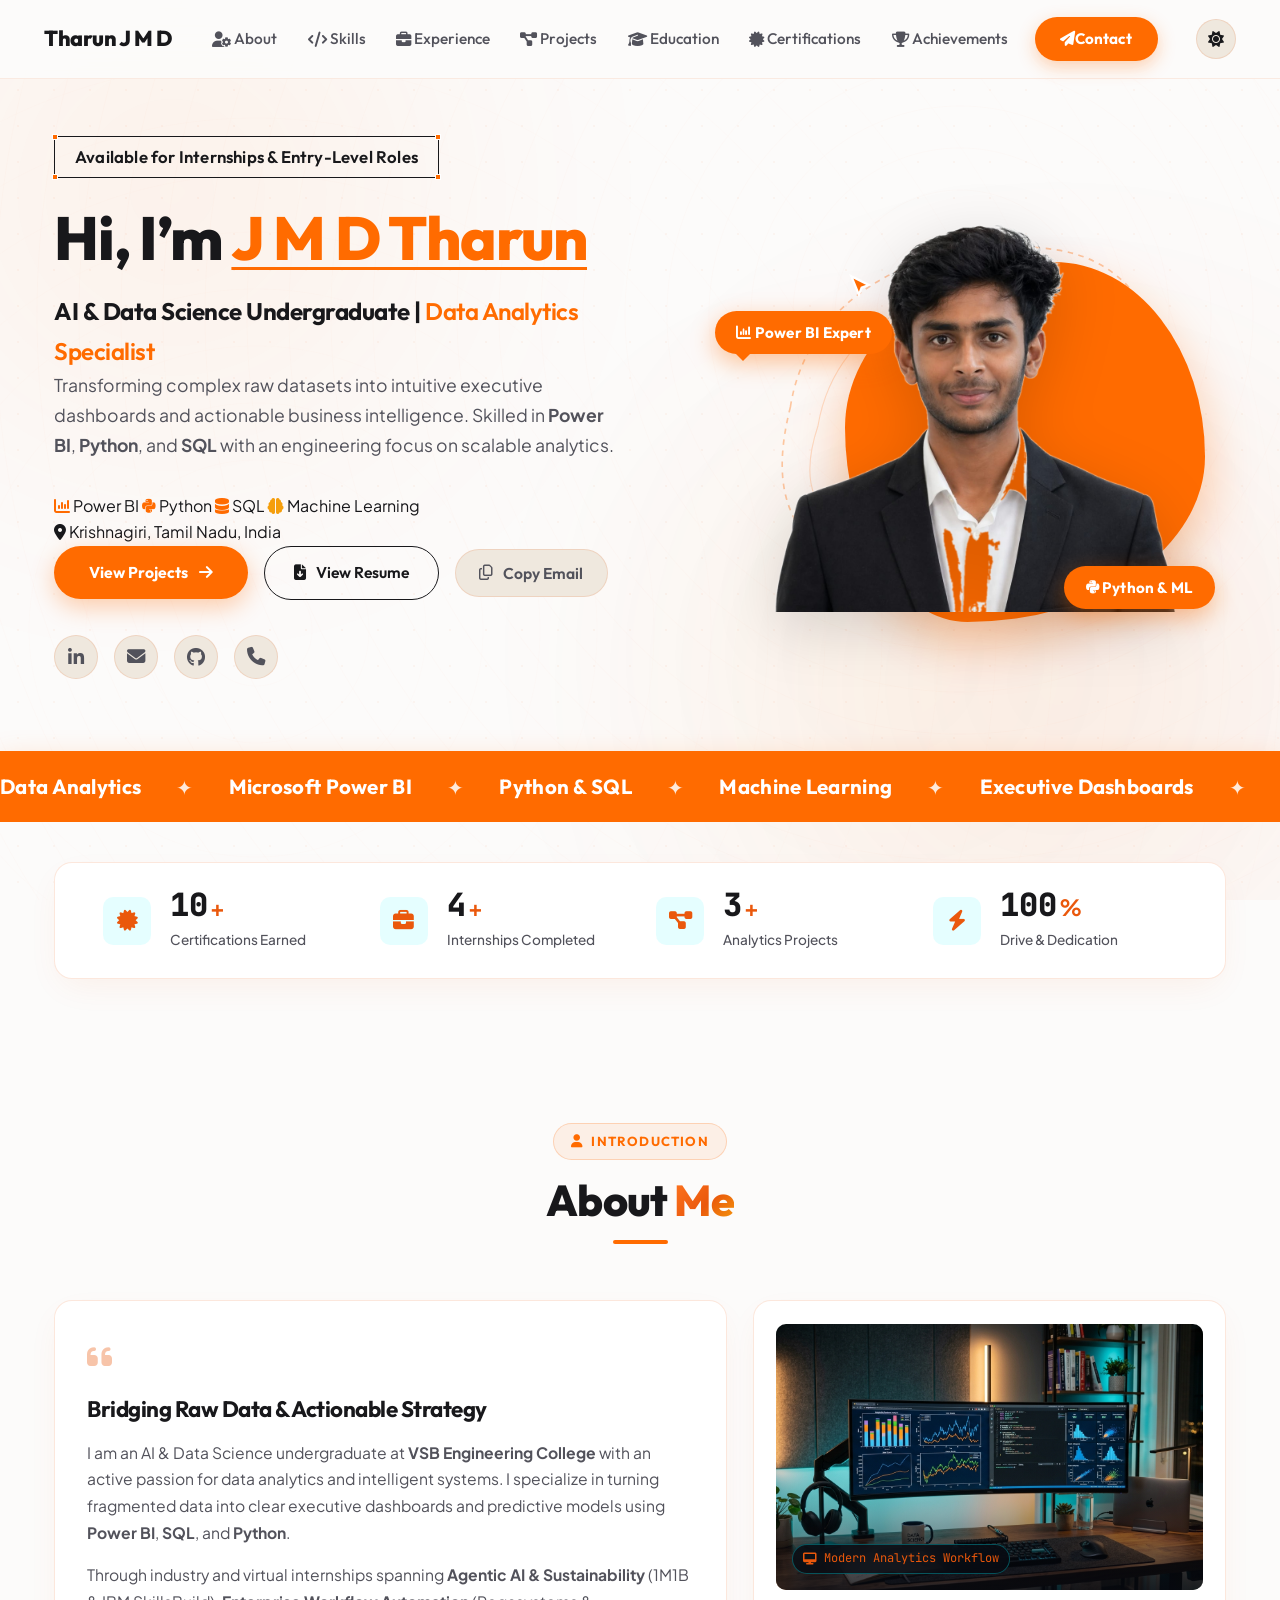
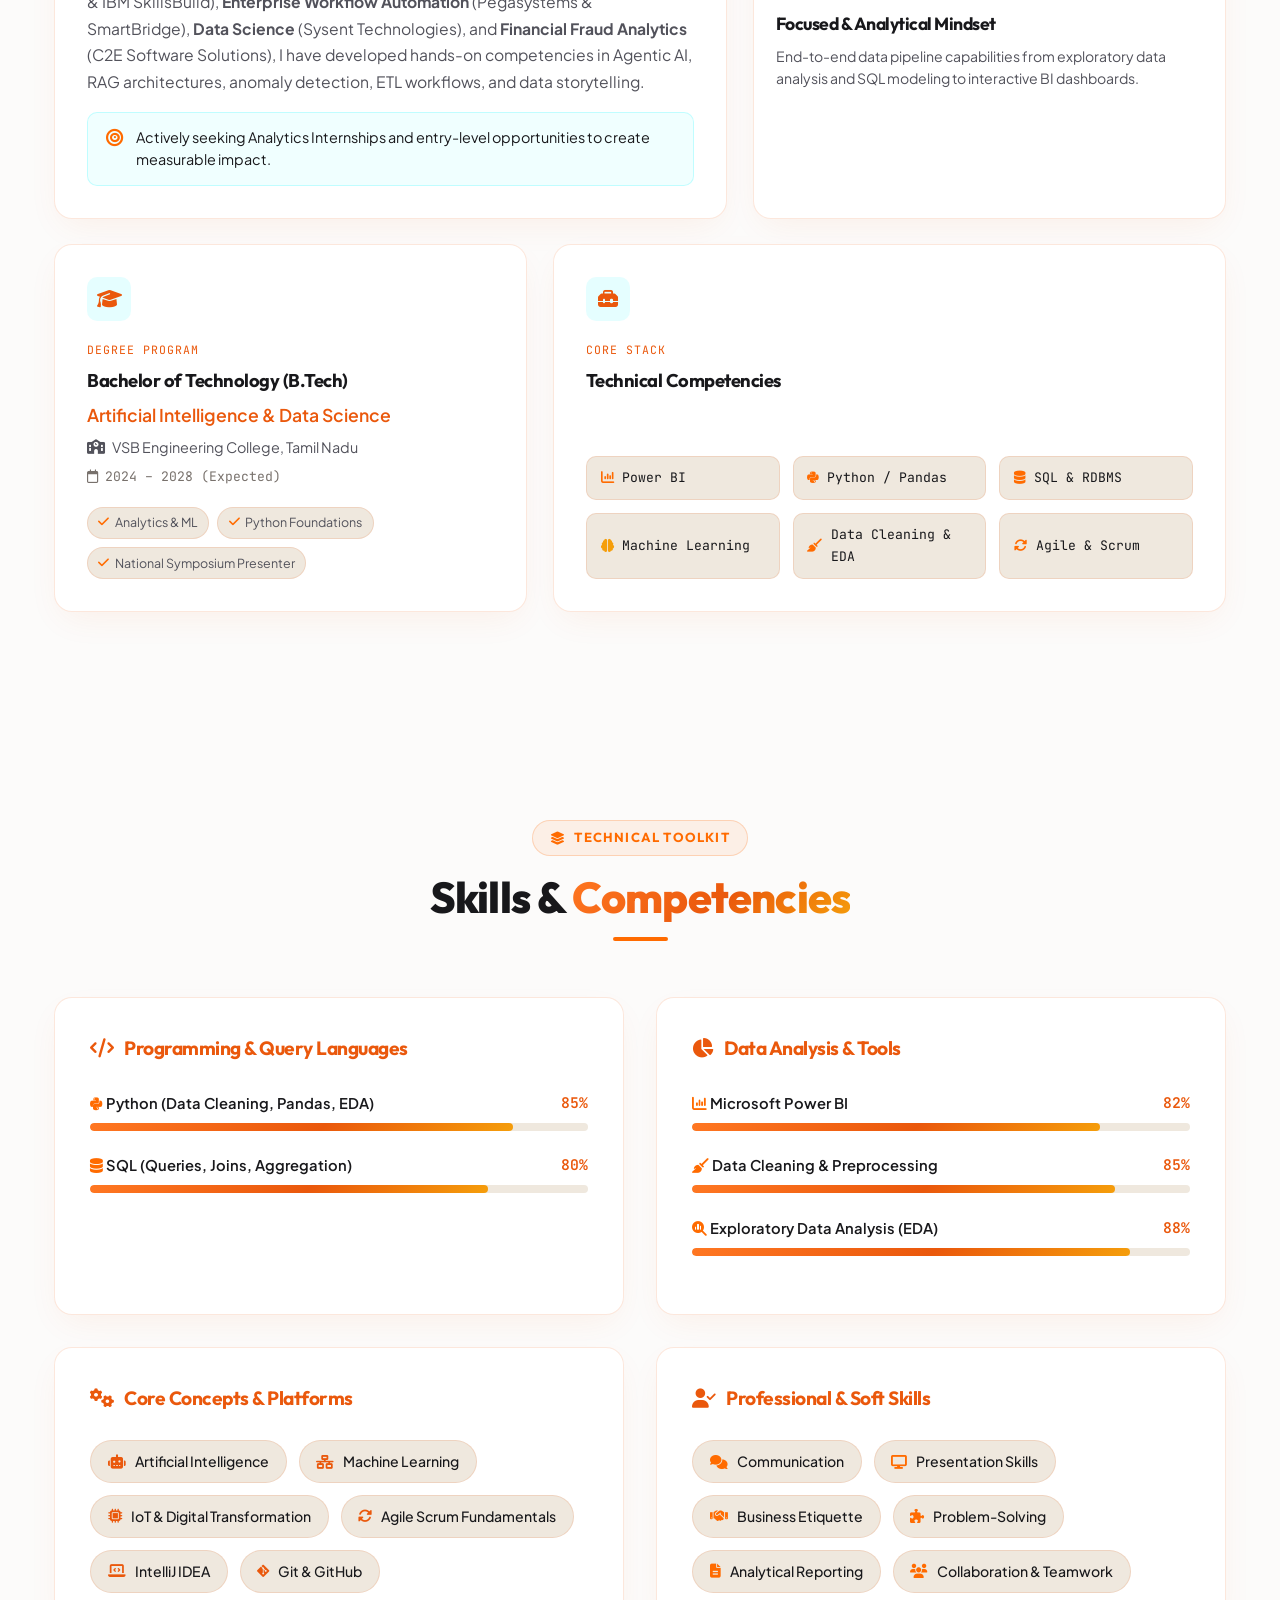
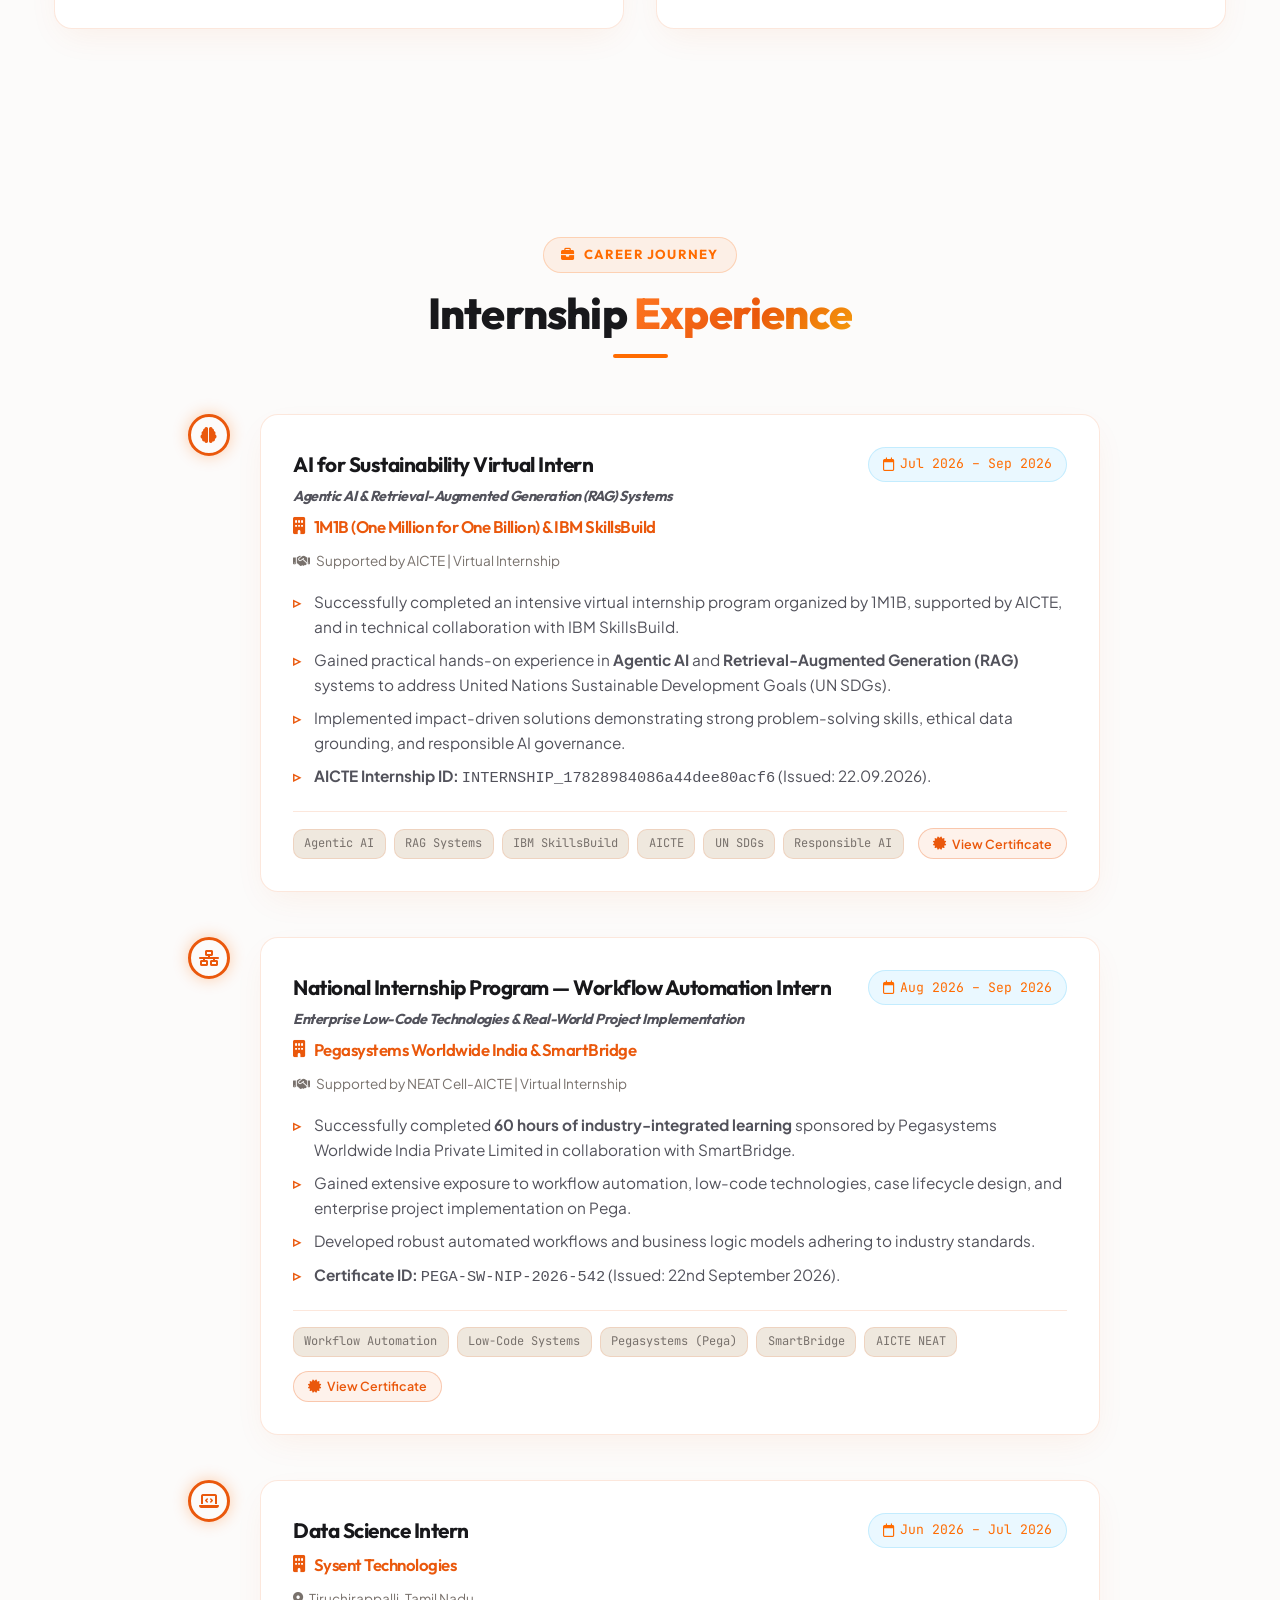
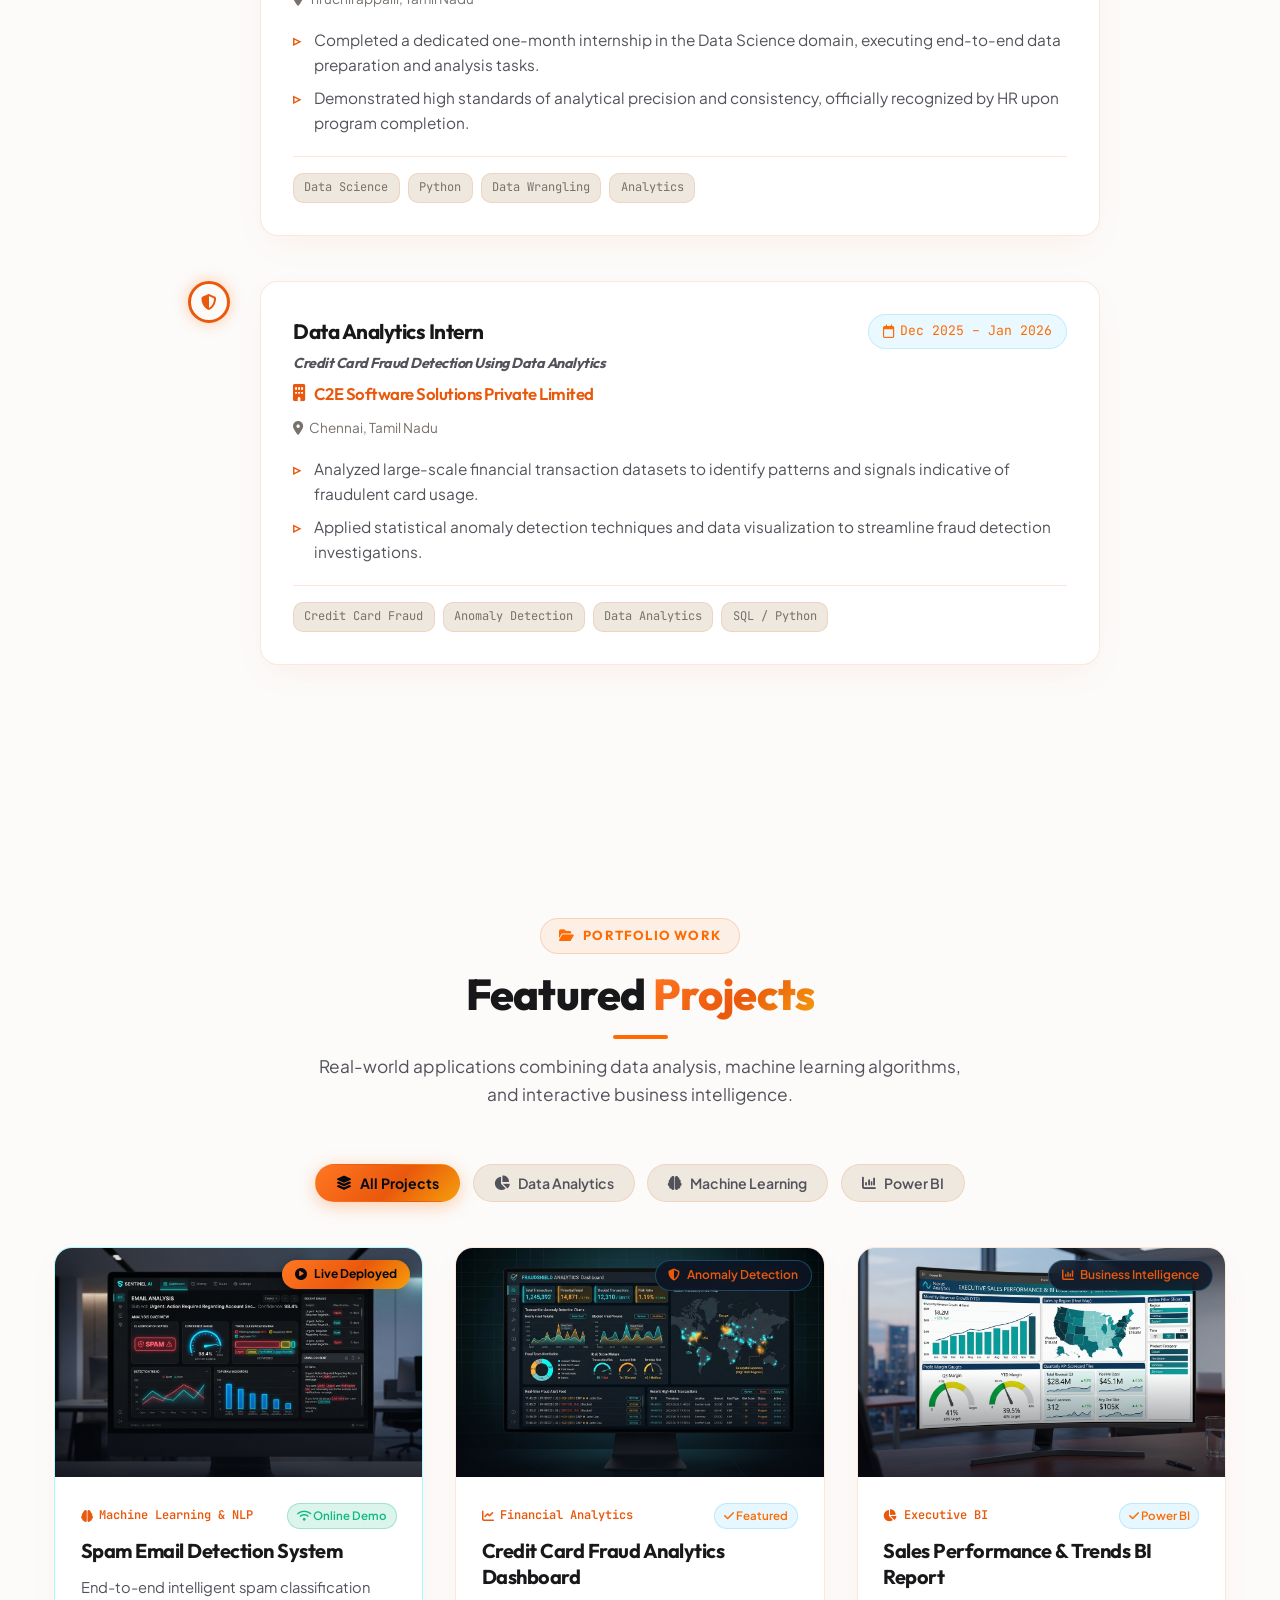
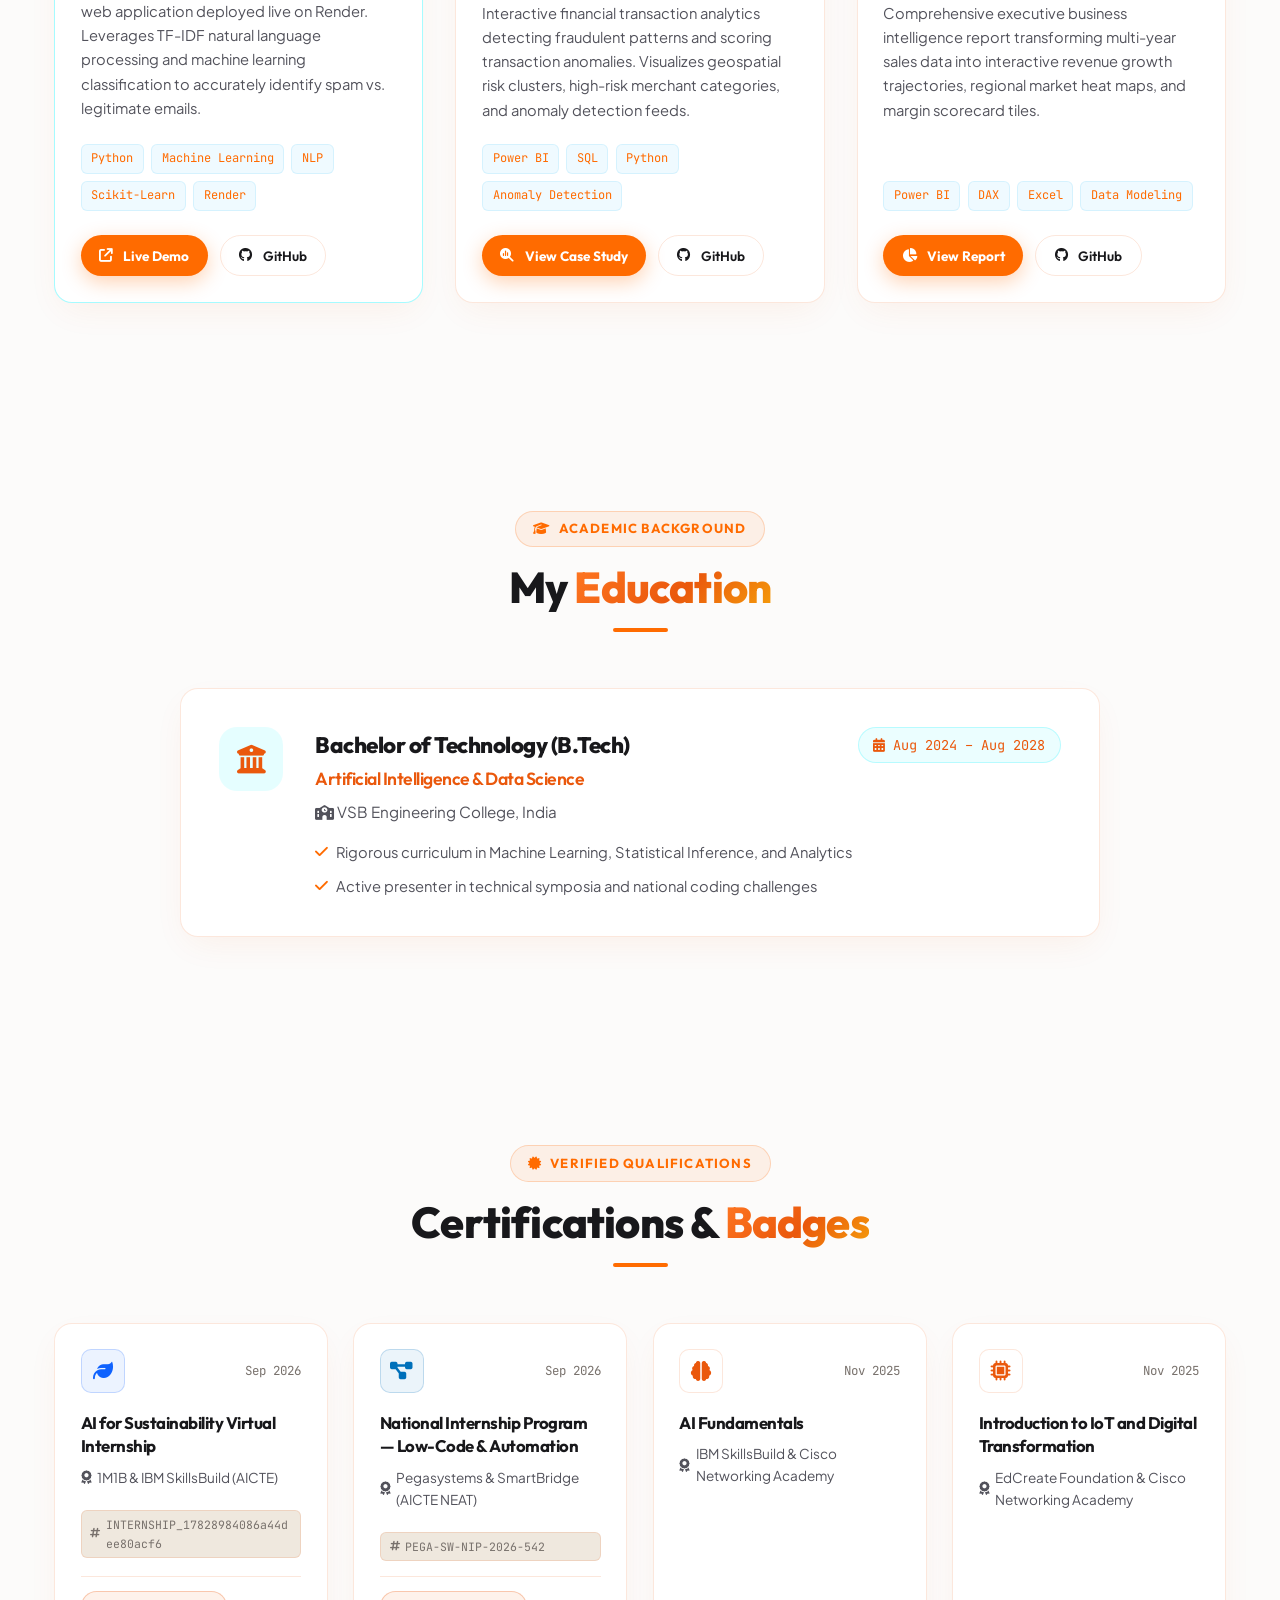
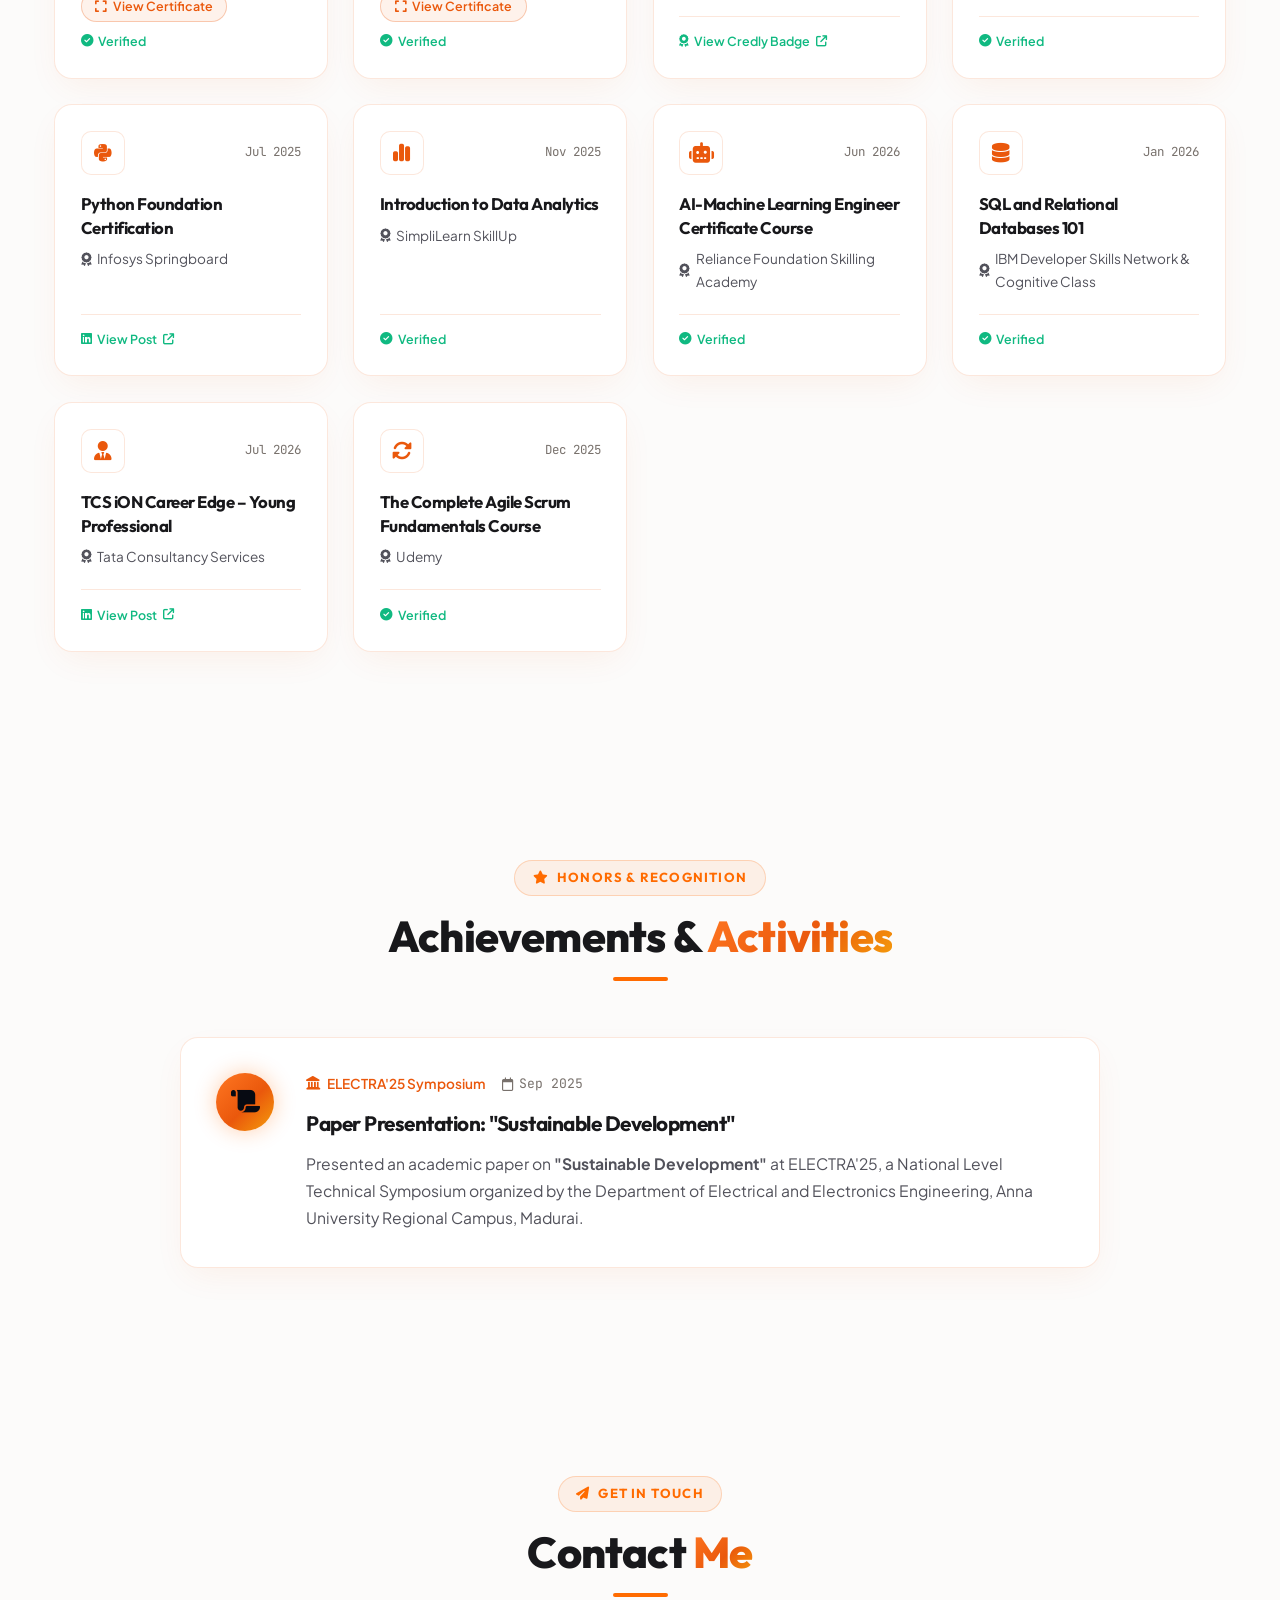
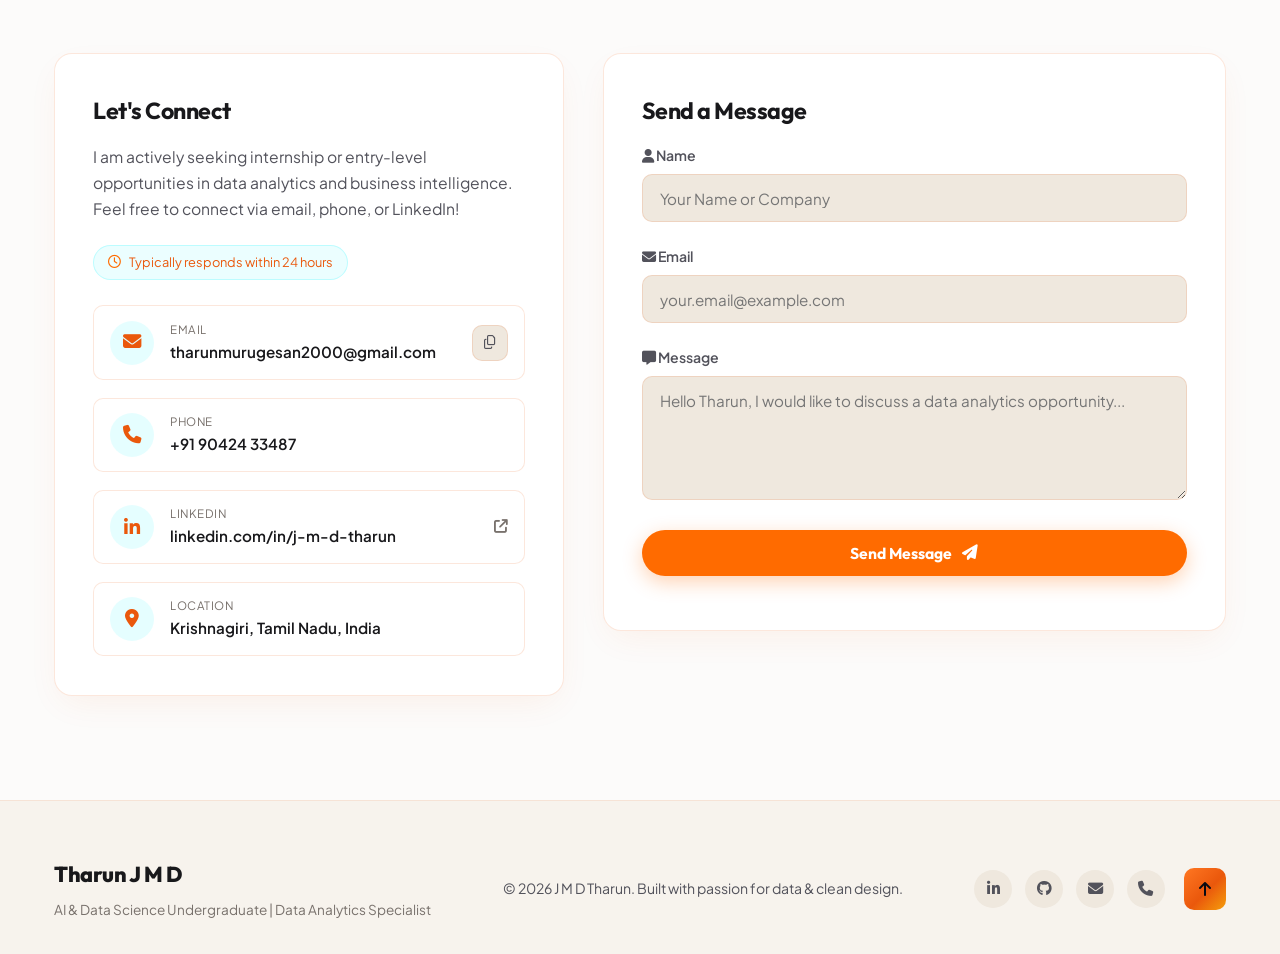
==== commit 3a3f66eb: "feat: add AI & low-code internships, certificates with interactive modal viewer, and update brand lo" ====
--- a/index.html
+++ b/index.html
@@ -39,7 +39,7 @@
     <header class="navbar" id="navbar">
         <div class="nav-container">
             <a href="#hero" class="nav-brand">
-                <span class="brand-code">&lt;</span><span class="brand-text">Tharun&nbsp;J&nbsp;M&nbsp;D</span><span class="brand-accent">.analytics</span><span class="brand-code">&gt;</span>
+                <span class="brand-title">Tharun J M D</span>
             </a>
 
             <nav class="nav-menu" id="nav-menu">
@@ -217,7 +217,7 @@
                         <div class="stat-icon-wrap"><i class="fa-solid fa-certificate"></i></div>
                         <div class="stat-content">
                             <div class="stat-num-row">
-                                <span class="stat-number" data-target="8">0</span><span class="stat-plus">+</span>
+                                <span class="stat-number" data-target="10">0</span><span class="stat-plus">+</span>
                             </div>
                             <span class="stat-title">Certifications Earned</span>
                         </div>
@@ -227,7 +227,7 @@
                         <div class="stat-icon-wrap"><i class="fa-solid fa-briefcase"></i></div>
                         <div class="stat-content">
                             <div class="stat-num-row">
-                                <span class="stat-number" data-target="2">0</span><span class="stat-plus">+</span>
+                                <span class="stat-number" data-target="4">0</span><span class="stat-plus">+</span>
                             </div>
                             <span class="stat-title">Internships Completed</span>
                         </div>
@@ -274,7 +274,7 @@
                             I am an AI &amp; Data Science undergraduate at <strong>VSB Engineering College</strong> with an active passion for data analytics and intelligent systems. I specialize in turning fragmented data into clear executive dashboards and predictive models using <strong>Power BI</strong>, <strong>SQL</strong>, and <strong>Python</strong>.
                         </p>
                         <p class="about-text">
-                            Through real-world internships at <strong>Sysent Technologies</strong> (Data Science) and <strong>C2E Software Solutions</strong> (Credit Card Fraud Detection Analytics), I have developed hands-on competencies in anomaly detection, ETL workflows, and data storytelling.
+                            Through industry and virtual internships spanning <strong>Agentic AI &amp; Sustainability</strong> (1M1B &amp; IBM SkillsBuild), <strong>Enterprise Workflow Automation</strong> (Pegasystems &amp; SmartBridge), <strong>Data Science</strong> (Sysent Technologies), and <strong>Financial Fraud Analytics</strong> (C2E Software Solutions), I have developed hands-on competencies in Agentic AI, RAG architectures, anomaly detection, ETL workflows, and data storytelling.
                         </p>
                         <div class="bento-goal-badge">
                             <i class="fa-solid fa-bullseye text-teal"></i>
@@ -436,7 +436,92 @@
                 </div>
 
                 <div class="timeline">
-                    <!-- Internship 1 -->
+                    <!-- Internship 1 (1M1B & IBM SkillsBuild AICTE) -->
+                    <div class="timeline-item reveal-left">
+                        <div class="timeline-dot"><i class="fa-solid fa-brain"></i></div>
+                        <div class="timeline-content glass-card">
+                            <div class="timeline-header">
+                                <div>
+                                    <h3 class="role-title">AI for Sustainability Virtual Intern</h3>
+                                    <h4 class="company-sub">Agentic AI &amp; Retrieval-Augmented Generation (RAG) Systems</h4>
+                                    <h4 class="company-name"><i class="fa-solid fa-building"></i> 1M1B (One Million for One Billion) &amp; IBM SkillsBuild</h4>
+                                </div>
+                                <div class="timeline-badge">
+                                    <i class="fa-regular fa-calendar"></i> Jul 2026 – Sep 2026
+                                </div>
+                            </div>
+                            <p class="timeline-location"><i class="fa-solid fa-handshake"></i> Supported by AICTE | Virtual Internship</p>
+                            <ul class="timeline-list">
+                                <li>Successfully completed an intensive virtual internship program organized by 1M1B, supported by AICTE, and in technical collaboration with IBM SkillsBuild.</li>
+                                <li>Gained practical hands-on experience in <strong>Agentic AI</strong> and <strong>Retrieval-Augmented Generation (RAG)</strong> systems to address United Nations Sustainable Development Goals (UN SDGs).</li>
+                                <li>Implemented impact-driven solutions demonstrating strong problem-solving skills, ethical data grounding, and responsible AI governance.</li>
+                                <li><strong>AICTE Internship ID:</strong> <code>INTERNSHIP_17828984086a44dee80acf6</code> (Issued: 22.09.2026).</li>
+                            </ul>
+                            <div class="timeline-footer-row">
+                                <div class="timeline-tags">
+                                    <span class="tag">Agentic AI</span>
+                                    <span class="tag">RAG Systems</span>
+                                    <span class="tag">IBM SkillsBuild</span>
+                                    <span class="tag">AICTE</span>
+                                    <span class="tag">UN SDGs</span>
+                                    <span class="tag">Responsible AI</span>
+                                </div>
+                                <button class="cert-view-btn" 
+                                    data-cert-title="AI for Sustainability Virtual Internship" 
+                                    data-cert-issuer="1M1B &bull; Supported by AICTE in collaboration with IBM SkillsBuild" 
+                                    data-cert-id="INTERNSHIP_17828984086a44dee80acf6" 
+                                    data-cert-date="Jul 2026 – Sep 2026" 
+                                    data-cert-img="assets/images/cert-ibm-1m1b-ai-sustainability.png" 
+                                    data-cert-pdf="assets/certificates/ibm-1m1b-ai-sustainability-internship-certificate.pdf">
+                                    <i class="fa-solid fa-certificate"></i> View Certificate
+                                </button>
+                            </div>
+                        </div>
+                    </div>
+
+                    <!-- Internship 2 (Pegasystems & SmartBridge AICTE NEAT) -->
+                    <div class="timeline-item reveal-right">
+                        <div class="timeline-dot"><i class="fa-solid fa-network-wired"></i></div>
+                        <div class="timeline-content glass-card">
+                            <div class="timeline-header">
+                                <div>
+                                    <h3 class="role-title">National Internship Program — Workflow Automation Intern</h3>
+                                    <h4 class="company-sub">Enterprise Low-Code Technologies &amp; Real-World Project Implementation</h4>
+                                    <h4 class="company-name"><i class="fa-solid fa-building"></i> Pegasystems Worldwide India &amp; SmartBridge</h4>
+                                </div>
+                                <div class="timeline-badge">
+                                    <i class="fa-regular fa-calendar"></i> Aug 2026 – Sep 2026
+                                </div>
+                            </div>
+                            <p class="timeline-location"><i class="fa-solid fa-handshake"></i> Supported by NEAT Cell-AICTE | Virtual Internship</p>
+                            <ul class="timeline-list">
+                                <li>Successfully completed <strong>60 hours of industry-integrated learning</strong> sponsored by Pegasystems Worldwide India Private Limited in collaboration with SmartBridge.</li>
+                                <li>Gained extensive exposure to workflow automation, low-code technologies, case lifecycle design, and enterprise project implementation on Pega.</li>
+                                <li>Developed robust automated workflows and business logic models adhering to industry standards.</li>
+                                <li><strong>Certificate ID:</strong> <code>PEGA-SW-NIP-2026-542</code> (Issued: 22nd September 2026).</li>
+                            </ul>
+                            <div class="timeline-footer-row">
+                                <div class="timeline-tags">
+                                    <span class="tag">Workflow Automation</span>
+                                    <span class="tag">Low-Code Systems</span>
+                                    <span class="tag">Pegasystems (Pega)</span>
+                                    <span class="tag">SmartBridge</span>
+                                    <span class="tag">AICTE NEAT</span>
+                                </div>
+                                <button class="cert-view-btn" 
+                                    data-cert-title="National Internship Program (Workflow Automation &amp; Low-Code)" 
+                                    data-cert-issuer="Pegasystems Worldwide India &bull; SmartBridge &bull; NEAT Cell-AICTE" 
+                                    data-cert-id="PEGA-SW-NIP-2026-542" 
+                                    data-cert-date="Aug 2026 – Sep 2026" 
+                                    data-cert-img="assets/images/cert-pega-smartbridge-internship.png" 
+                                    data-cert-pdf="assets/certificates/pega-smartbridge-internship-certificate.pdf">
+                                    <i class="fa-solid fa-certificate"></i> View Certificate
+                                </button>
+                            </div>
+                        </div>
+                    </div>
+
+                    <!-- Internship 3 (Sysent Technologies) -->
                     <div class="timeline-item reveal-left">
                         <div class="timeline-dot"><i class="fa-solid fa-laptop-code"></i></div>
                         <div class="timeline-content glass-card">
@@ -454,16 +539,18 @@
                                 <li>Completed a dedicated one-month internship in the Data Science domain, executing end-to-end data preparation and analysis tasks.</li>
                                 <li>Demonstrated high standards of analytical precision and consistency, officially recognized by HR upon program completion.</li>
                             </ul>
-                            <div class="timeline-tags">
-                                <span class="tag">Data Science</span>
-                                <span class="tag">Python</span>
-                                <span class="tag">Data Wrangling</span>
-                                <span class="tag">Analytics</span>
-                            </div>
-                        </div>
-                    </div>
-
-                    <!-- Internship 2 -->
+                            <div class="timeline-footer-row">
+                                <div class="timeline-tags">
+                                    <span class="tag">Data Science</span>
+                                    <span class="tag">Python</span>
+                                    <span class="tag">Data Wrangling</span>
+                                    <span class="tag">Analytics</span>
+                                </div>
+                            </div>
+                        </div>
+                    </div>
+
+                    <!-- Internship 4 (C2E Software Solutions) -->
                     <div class="timeline-item reveal-right">
                         <div class="timeline-dot"><i class="fa-solid fa-shield-halved"></i></div>
                         <div class="timeline-content glass-card">
@@ -482,11 +569,13 @@
                                 <li>Analyzed large-scale financial transaction datasets to identify patterns and signals indicative of fraudulent card usage.</li>
                                 <li>Applied statistical anomaly detection techniques and data visualization to streamline fraud detection investigations.</li>
                             </ul>
-                            <div class="timeline-tags">
-                                <span class="tag">Credit Card Fraud</span>
-                                <span class="tag">Anomaly Detection</span>
-                                <span class="tag">Data Analytics</span>
-                                <span class="tag">SQL / Python</span>
+                            <div class="timeline-footer-row">
+                                <div class="timeline-tags">
+                                    <span class="tag">Credit Card Fraud</span>
+                                    <span class="tag">Anomaly Detection</span>
+                                    <span class="tag">Data Analytics</span>
+                                    <span class="tag">SQL / Python</span>
+                                </div>
                             </div>
                         </div>
                     </div>
@@ -665,6 +754,55 @@
                 </div>
 
                 <div class="certs-grid">
+                    <!-- Cert 1 (AI for Sustainability Virtual Internship) -->
+                    <div class="cert-card glass-card reveal-up">
+                        <div class="cert-header">
+                            <div class="cert-issuer-icon ibm-1m1b"><i class="fa-solid fa-leaf"></i></div>
+                            <span class="cert-date">Sep 2026</span>
+                        </div>
+                        <h4 class="cert-name">AI for Sustainability Virtual Internship</h4>
+                        <p class="cert-org"><i class="fa-solid fa-award"></i> 1M1B &amp; IBM SkillsBuild (AICTE)</p>
+                        <div class="cert-credential-id">
+                            <i class="fa-solid fa-hashtag"></i> INTERNSHIP_17828984086a44dee80acf6
+                        </div>
+                        <div class="cert-footer">
+                            <button class="cert-view-btn" 
+                                data-cert-title="AI for Sustainability Virtual Internship" 
+                                data-cert-issuer="1M1B &bull; Supported by AICTE in collaboration with IBM SkillsBuild" 
+                                data-cert-id="INTERNSHIP_17828984086a44dee80acf6" 
+                                data-cert-date="Jul 2026 – Sep 2026" 
+                                data-cert-img="assets/images/cert-ibm-1m1b-ai-sustainability.png" 
+                                data-cert-pdf="assets/certificates/ibm-1m1b-ai-sustainability-internship-certificate.pdf">
+                                <i class="fa-solid fa-expand"></i> View Certificate
+                            </button>
+                            <span class="verified-tag"><i class="fa-solid fa-circle-check"></i> Verified</span>
+                        </div>
+                    </div>
+
+                    <!-- Cert 2 (National Internship: Workflow Automation & Low-Code) -->
+                    <div class="cert-card glass-card reveal-up">
+                        <div class="cert-header">
+                            <div class="cert-issuer-icon pega"><i class="fa-solid fa-diagram-project"></i></div>
+                            <span class="cert-date">Sep 2026</span>
+                        </div>
+                        <h4 class="cert-name">National Internship Program — Low-Code &amp; Automation</h4>
+                        <p class="cert-org"><i class="fa-solid fa-award"></i> Pegasystems &amp; SmartBridge (AICTE NEAT)</p>
+                        <div class="cert-credential-id">
+                            <i class="fa-solid fa-hashtag"></i> PEGA-SW-NIP-2026-542
+                        </div>
+                        <div class="cert-footer">
+                            <button class="cert-view-btn" 
+                                data-cert-title="National Internship Program (Workflow Automation &amp; Low-Code)" 
+                                data-cert-issuer="Pegasystems Worldwide India &bull; SmartBridge &bull; NEAT Cell-AICTE" 
+                                data-cert-id="PEGA-SW-NIP-2026-542" 
+                                data-cert-date="Aug 2026 – Sep 2026" 
+                                data-cert-img="assets/images/cert-pega-smartbridge-internship.png" 
+                                data-cert-pdf="assets/certificates/pega-smartbridge-internship-certificate.pdf">
+                                <i class="fa-solid fa-expand"></i> View Certificate
+                            </button>
+                            <span class="verified-tag"><i class="fa-solid fa-circle-check"></i> Verified</span>
+                        </div>
+                    </div>
                     <!-- Cert 1 -->
                     <div class="cert-card glass-card reveal-up">
                         <div class="cert-header">
@@ -899,7 +1037,7 @@
         <div class="container footer-container">
             <div class="footer-left">
                 <a href="#hero" class="nav-brand">
-                    <span class="brand-code">&lt;</span><span class="brand-text">Tharun&nbsp;J&nbsp;M&nbsp;D</span><span class="brand-accent">.analytics</span><span class="brand-code">&gt;</span>
+                    <span class="brand-title">Tharun J M D</span>
                 </a>
                 <p>AI &amp; Data Science Undergraduate | Data Analytics Specialist</p>
             </div>
@@ -922,6 +1060,38 @@
         </div>
     </footer>
 
+    <!-- Certificate Preview Modal -->
+    <div id="cert-modal" class="cert-modal-backdrop" role="dialog" aria-modal="true" aria-labelledby="cert-modal-title">
+        <div class="cert-modal-container">
+            <div class="cert-modal-header">
+                <div class="cert-modal-title-wrap">
+                    <h3 class="cert-modal-title" id="cert-modal-title">Certificate of Completion</h3>
+                    <span class="cert-modal-issuer" id="cert-modal-issuer"><i class="fa-solid fa-award"></i> Verified Credential</span>
+                </div>
+                <button class="cert-modal-close" id="cert-modal-close" aria-label="Close Certificate Preview">
+                    <i class="fa-solid fa-xmark"></i>
+                </button>
+            </div>
+            <div class="cert-modal-body">
+                <img id="cert-modal-img" src="" alt="Certificate Preview" class="cert-modal-img">
+            </div>
+            <div class="cert-modal-footer">
+                <div class="cert-modal-id-wrap">
+                    <i class="fa-solid fa-fingerprint text-teal"></i>
+                    <span>ID: <strong id="cert-modal-id">N/A</strong></span>
+                    <button class="cert-copy-id-btn" id="cert-copy-id-btn" title="Copy Credential ID" aria-label="Copy Credential ID">
+                        <i class="fa-regular fa-copy"></i>
+                    </button>
+                </div>
+                <div class="cert-modal-actions">
+                    <a id="cert-modal-pdf" href="#" target="_blank" rel="noopener" class="btn btn-pill-primary" style="padding: 0.5rem 1.1rem; font-size: 0.84rem;">
+                        <i class="fa-solid fa-arrow-up-right-from-square"></i> <span>Open Full PDF</span>
+                    </a>
+                </div>
+            </div>
+        </div>
+    </div>
+
     <!-- Toast Notification -->
     <div id="toast" class="toast" role="alert" aria-live="polite">
         <i class="fa-solid fa-circle-check toast-icon"></i>
--- a/style.css
+++ b/style.css
@@ -345,10 +345,11 @@
     font-weight: 800;
     color: var(--text-primary);
     letter-spacing: -0.5px;
-}
-
-.brand-dot {
-    color: var(--accent-blue);
+    transition: var(--transition);
+}
+
+.nav-brand:hover .brand-title {
+    color: var(--accent-orange);
 }
 
 .nav-list {
@@ -1975,10 +1976,30 @@
     gap: 0.4rem;
 }
 
+.cert-credential-id {
+    font-family: var(--font-mono);
+    font-size: 0.72rem;
+    color: var(--text-muted);
+    background: var(--bg-tertiary);
+    border: 1px solid var(--card-border);
+    border-radius: var(--radius-xs);
+    padding: 0.25rem 0.55rem;
+    margin-bottom: 0.9rem;
+    display: inline-flex;
+    align-items: center;
+    gap: 0.35rem;
+    word-break: break-all;
+}
+
 .cert-footer {
     margin-top: auto;
     padding-top: 0.9rem;
     border-top: 1px solid var(--card-border);
+    display: flex;
+    align-items: center;
+    justify-content: space-between;
+    flex-wrap: wrap;
+    gap: 0.6rem;
 }
 
 .verified-tag {
@@ -1993,6 +2014,225 @@
 
 .verified-tag:hover {
     color: var(--accent-teal);
+}
+
+.cert-view-btn {
+    font-family: var(--font-body);
+    font-size: 0.78rem;
+    font-weight: 600;
+    padding: 0.4rem 0.85rem;
+    border-radius: var(--radius-full);
+    background: rgba(234, 88, 12, 0.08);
+    border: 1px solid rgba(234, 88, 12, 0.28);
+    color: var(--accent-teal);
+    display: inline-flex;
+    align-items: center;
+    gap: 0.4rem;
+    cursor: pointer;
+    transition: var(--transition);
+    text-decoration: none;
+}
+
+.cert-view-btn:hover {
+    background: var(--accent-gradient);
+    color: #ffffff;
+    border-color: transparent;
+    transform: translateY(-2px);
+    box-shadow: 0 4px 14px var(--accent-glow-sm);
+}
+
+.cert-view-btn i {
+    font-size: 0.82rem;
+}
+
+.cert-issuer-icon.ibm-1m1b {
+    color: #0f62fe;
+    background: rgba(15, 98, 254, 0.08);
+    border-color: rgba(15, 98, 254, 0.2);
+}
+
+.cert-issuer-icon.pega {
+    color: #0070ba;
+    background: rgba(0, 112, 186, 0.08);
+    border-color: rgba(0, 112, 186, 0.2);
+}
+
+/* Timeline Footer with View Certificate button */
+.timeline-footer-row {
+    display: flex;
+    align-items: center;
+    justify-content: space-between;
+    flex-wrap: wrap;
+    gap: 0.9rem;
+    margin-top: 1.2rem;
+    padding-top: 1rem;
+    border-top: 1px solid var(--card-border);
+}
+
+/* --------------------------------------------------------------------------
+   13.5. CERTIFICATE PREVIEW MODAL
+   -------------------------------------------------------------------------- */
+body.modal-open {
+    overflow: hidden;
+}
+
+.cert-modal-backdrop {
+    position: fixed;
+    inset: 0;
+    background: rgba(0, 0, 0, 0.82);
+    backdrop-filter: blur(10px);
+    -webkit-backdrop-filter: blur(10px);
+    z-index: 3000;
+    display: flex;
+    align-items: center;
+    justify-content: center;
+    padding: 1.25rem;
+    opacity: 0;
+    visibility: hidden;
+    transition: opacity 0.3s cubic-bezier(0.16, 1, 0.3, 1), visibility 0.3s ease;
+}
+
+.cert-modal-backdrop.active {
+    opacity: 1;
+    visibility: visible;
+}
+
+.cert-modal-container {
+    background: var(--card-bg);
+    border: 1px solid var(--card-border);
+    border-radius: var(--radius-lg);
+    box-shadow: 0 25px 60px -15px rgba(0, 0, 0, 0.65), 0 0 35px var(--accent-glow-sm);
+    width: 100%;
+    max-width: 860px;
+    max-height: 92vh;
+    display: flex;
+    flex-direction: column;
+    overflow: hidden;
+    transform: scale(0.92) translateY(20px);
+    transition: transform 0.35s cubic-bezier(0.16, 1, 0.3, 1);
+}
+
+.cert-modal-backdrop.active .cert-modal-container {
+    transform: scale(1) translateY(0);
+}
+
+.cert-modal-header {
+    padding: 1.2rem 1.6rem;
+    display: flex;
+    align-items: center;
+    justify-content: space-between;
+    gap: 1rem;
+    border-bottom: 1px solid var(--card-border);
+    background: var(--bg-secondary);
+}
+
+.cert-modal-title-wrap {
+    display: flex;
+    flex-direction: column;
+    gap: 0.2rem;
+}
+
+.cert-modal-title {
+    font-size: 1.15rem;
+    font-weight: 700;
+    color: var(--text-primary);
+    line-height: 1.3;
+}
+
+.cert-modal-issuer {
+    font-size: 0.82rem;
+    color: var(--accent-teal);
+    display: flex;
+    align-items: center;
+    gap: 0.4rem;
+}
+
+.cert-modal-close {
+    width: 36px;
+    height: 36px;
+    border-radius: 50%;
+    background: var(--bg-tertiary);
+    border: 1px solid var(--card-border);
+    color: var(--text-secondary);
+    display: flex;
+    align-items: center;
+    justify-content: center;
+    cursor: pointer;
+    font-size: 1.1rem;
+    transition: var(--transition);
+    flex-shrink: 0;
+}
+
+.cert-modal-close:hover {
+    color: #ffffff;
+    background: var(--accent-orange);
+    border-color: var(--accent-orange);
+    transform: rotate(90deg);
+}
+
+.cert-modal-body {
+    padding: 1.25rem;
+    overflow-y: auto;
+    display: flex;
+    align-items: center;
+    justify-content: center;
+    background: rgba(0, 0, 0, 0.08);
+}
+
+.cert-modal-img {
+    max-width: 100%;
+    max-height: 58vh;
+    height: auto;
+    border-radius: var(--radius-sm);
+    box-shadow: 0 10px 30px rgba(0, 0, 0, 0.2);
+    border: 1px solid var(--card-border);
+    object-fit: contain;
+}
+
+.cert-modal-footer {
+    padding: 1rem 1.6rem;
+    display: flex;
+    align-items: center;
+    justify-content: space-between;
+    flex-wrap: wrap;
+    gap: 0.8rem;
+    border-top: 1px solid var(--card-border);
+    background: var(--bg-secondary);
+}
+
+.cert-modal-id-wrap {
+    display: flex;
+    align-items: center;
+    gap: 0.5rem;
+    font-family: var(--font-mono);
+    font-size: 0.8rem;
+    color: var(--text-secondary);
+    background: var(--bg-primary);
+    padding: 0.4rem 0.8rem;
+    border-radius: var(--radius-sm);
+    border: 1px solid var(--card-border);
+}
+
+.cert-copy-id-btn {
+    background: none;
+    border: none;
+    color: var(--accent-teal);
+    cursor: pointer;
+    font-size: 0.85rem;
+    padding: 2px 4px;
+    border-radius: 4px;
+    transition: var(--transition);
+}
+
+.cert-copy-id-btn:hover {
+    color: var(--accent-orange-hover);
+    transform: scale(1.15);
+}
+
+.cert-modal-actions {
+    display: flex;
+    align-items: center;
+    gap: 0.6rem;
 }
 
 /* --------------------------------------------------------------------------
